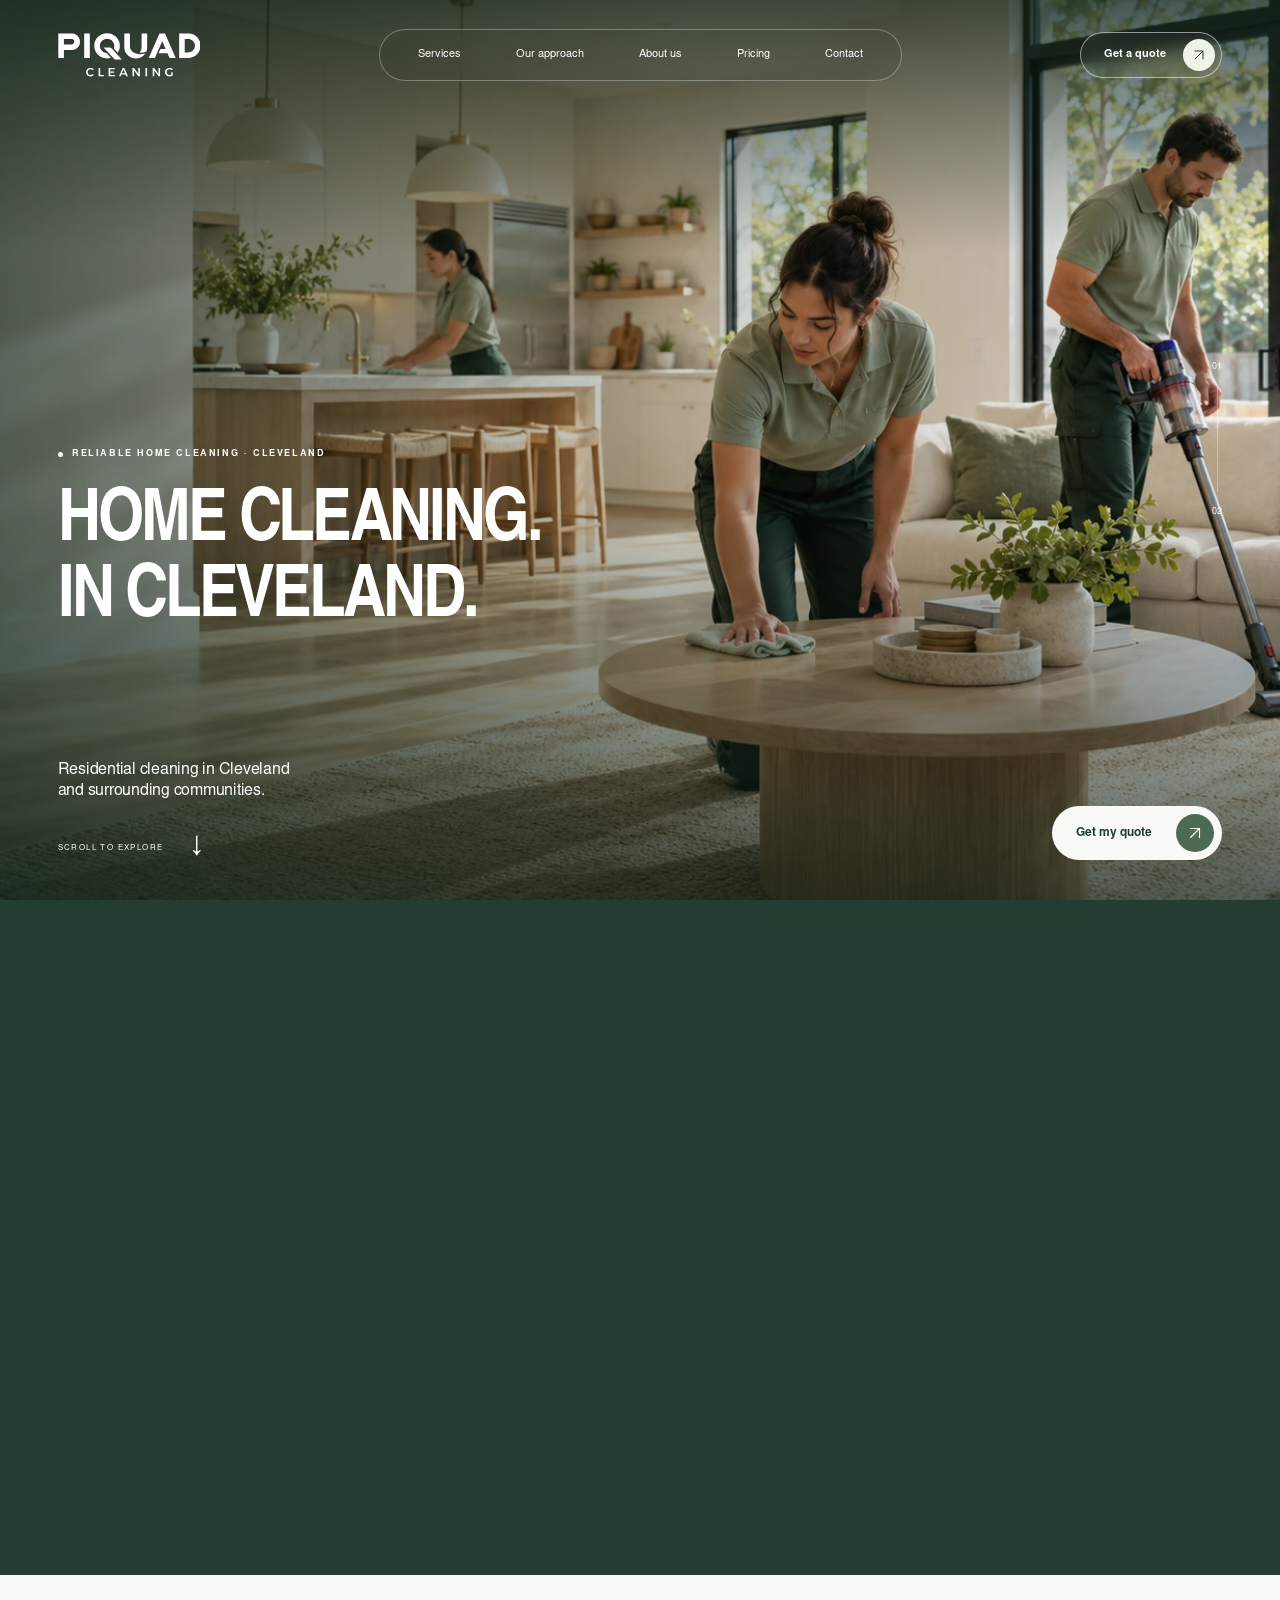
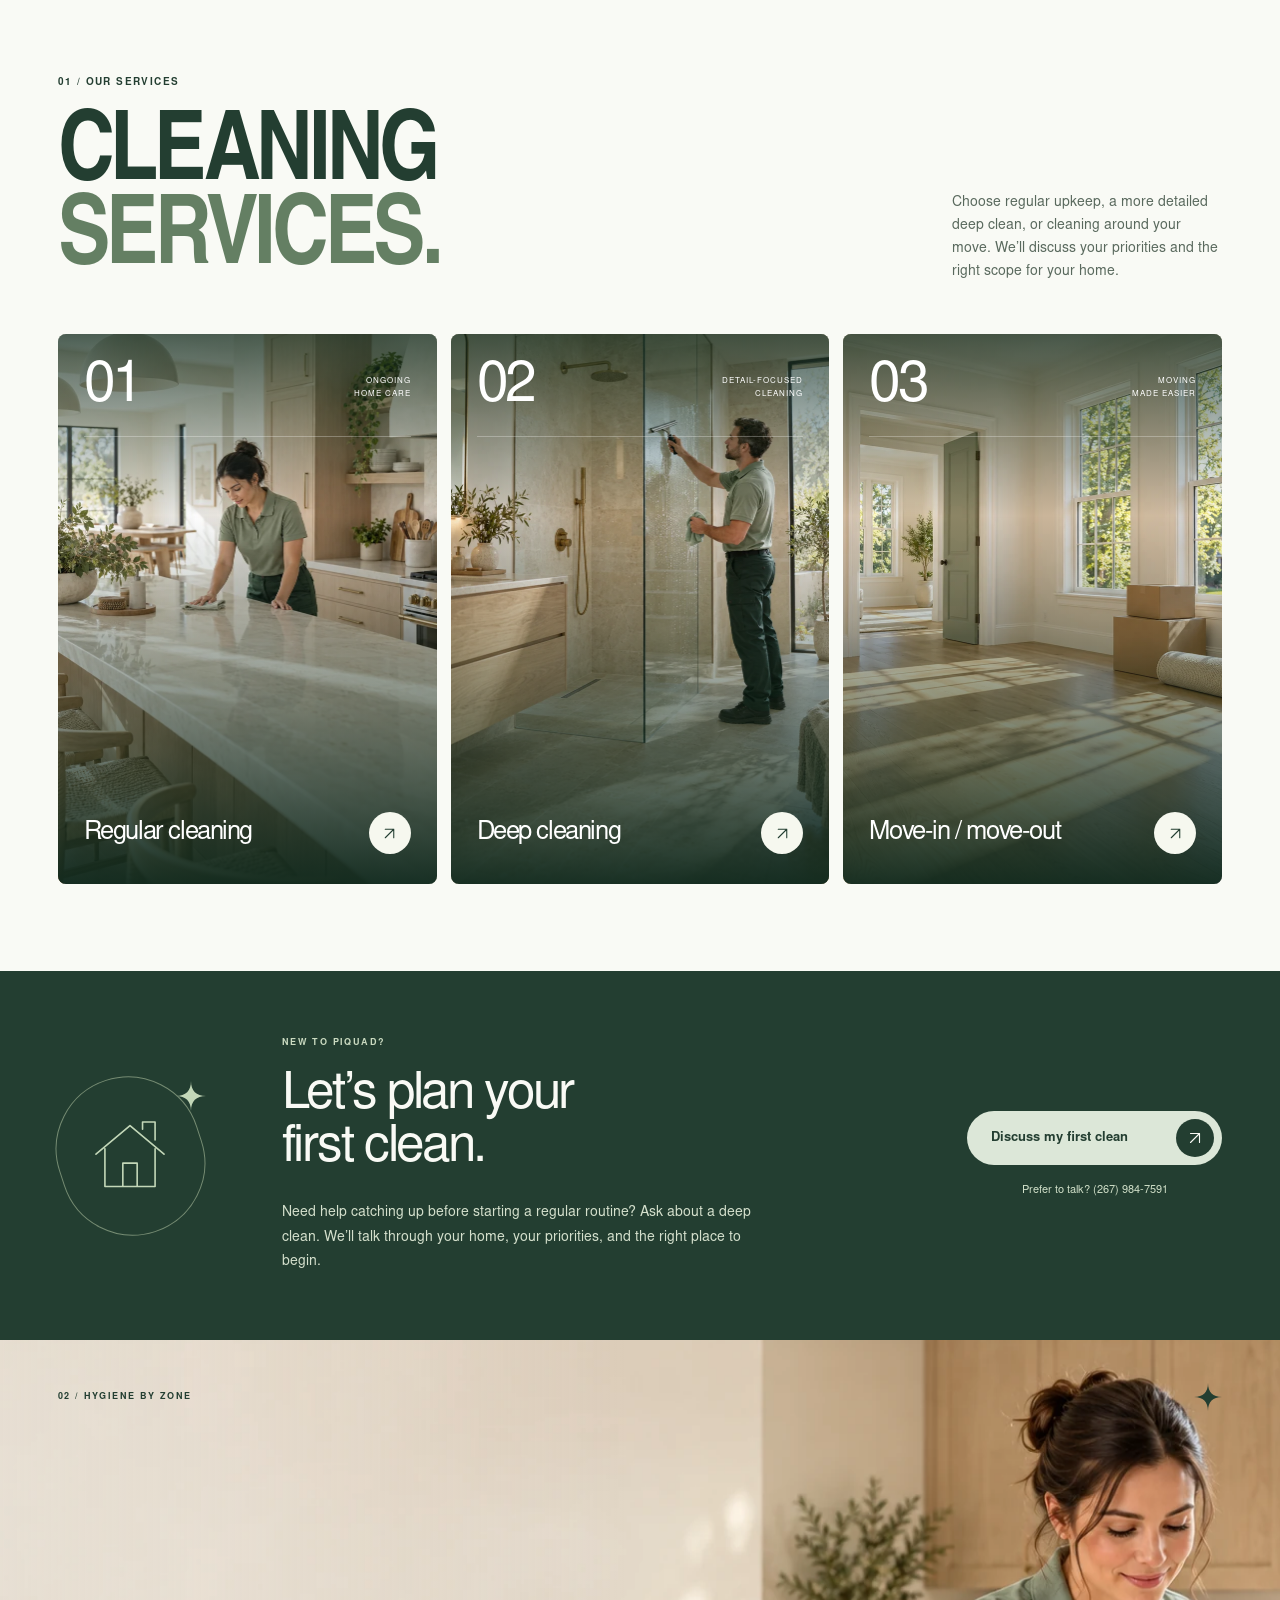
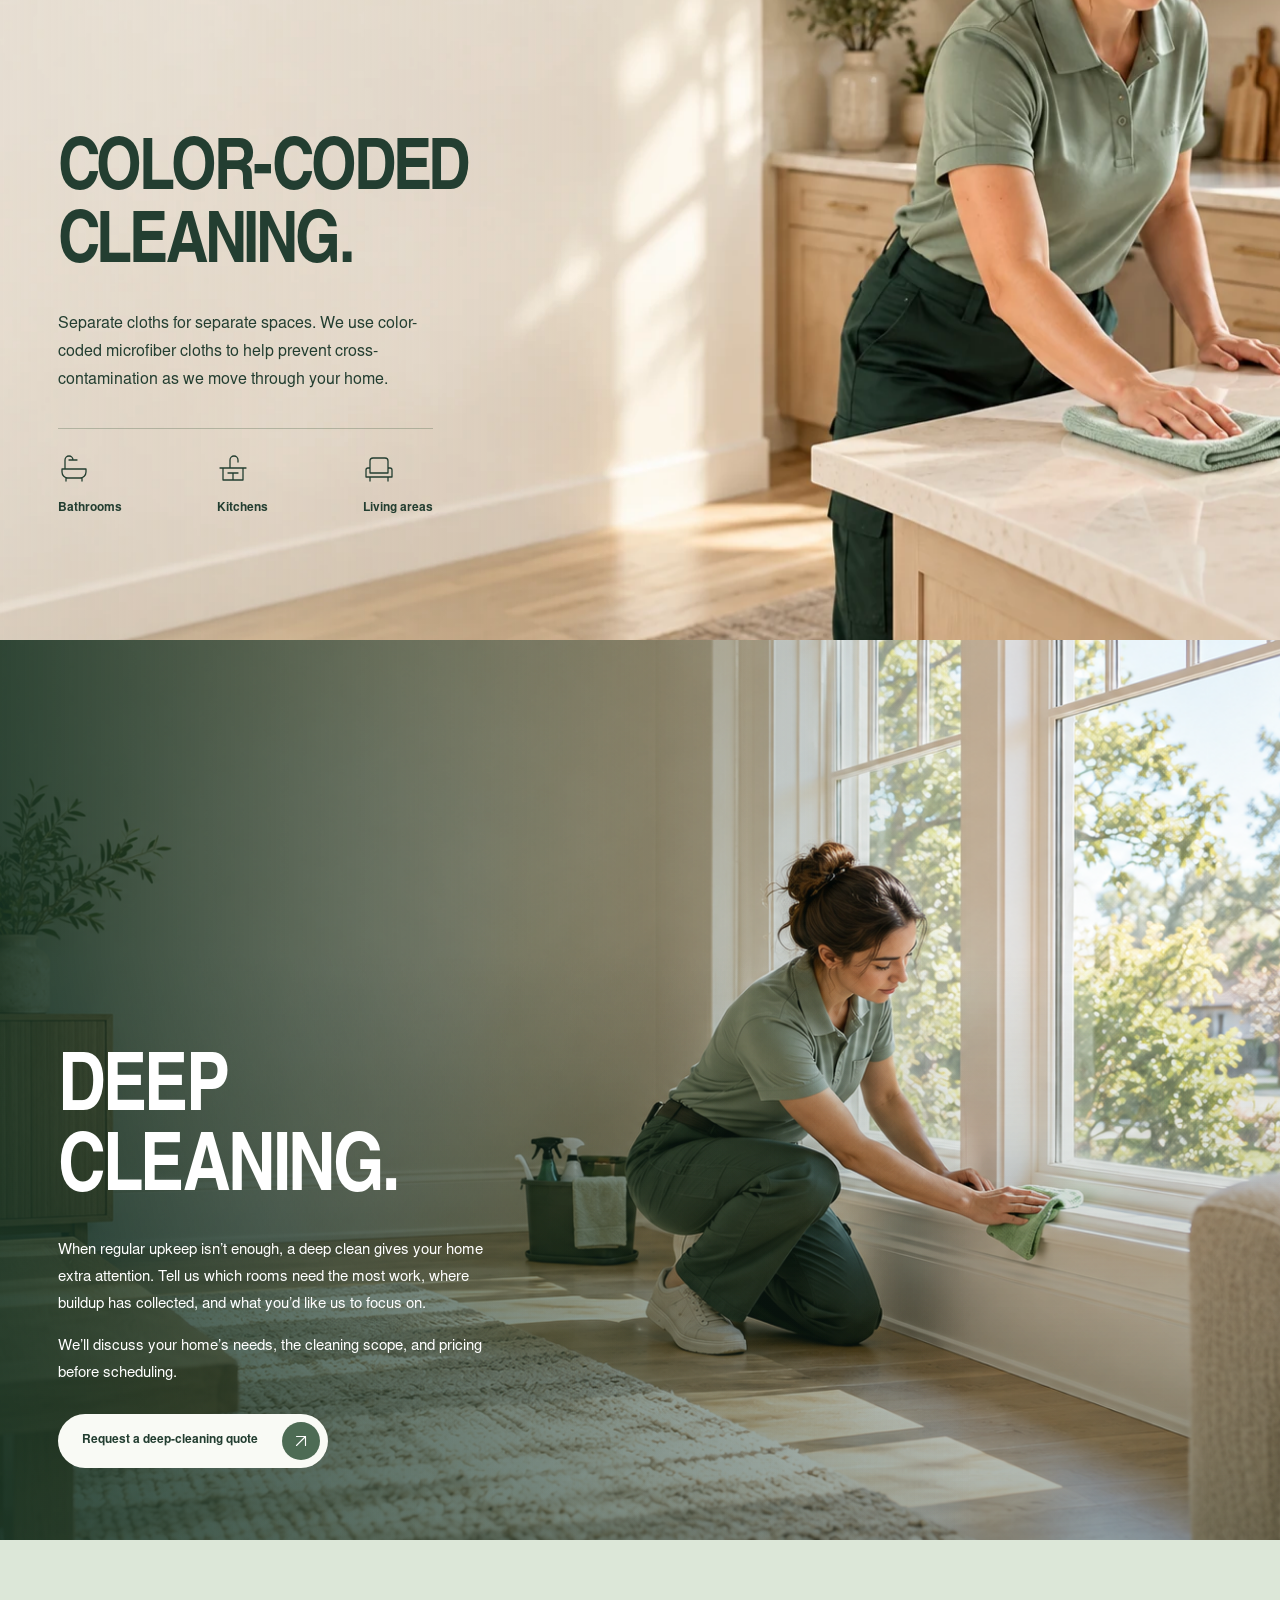
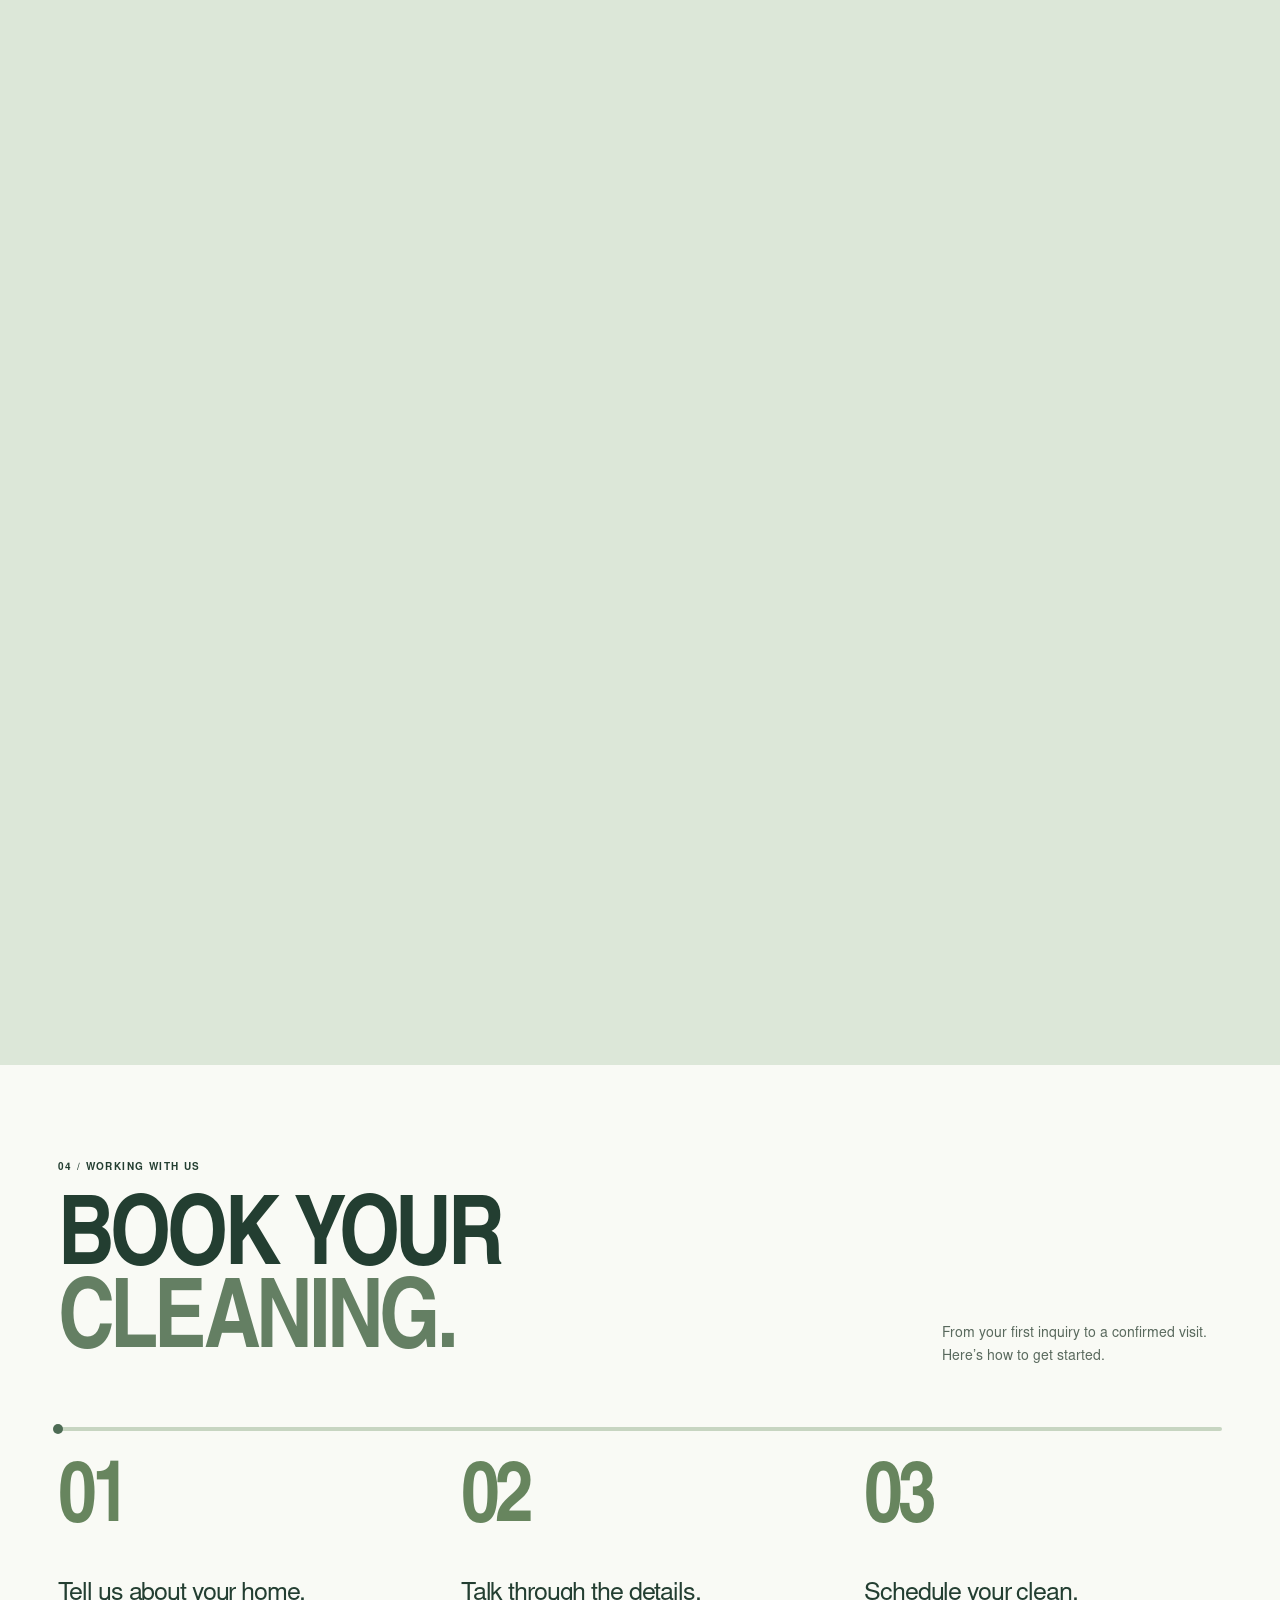
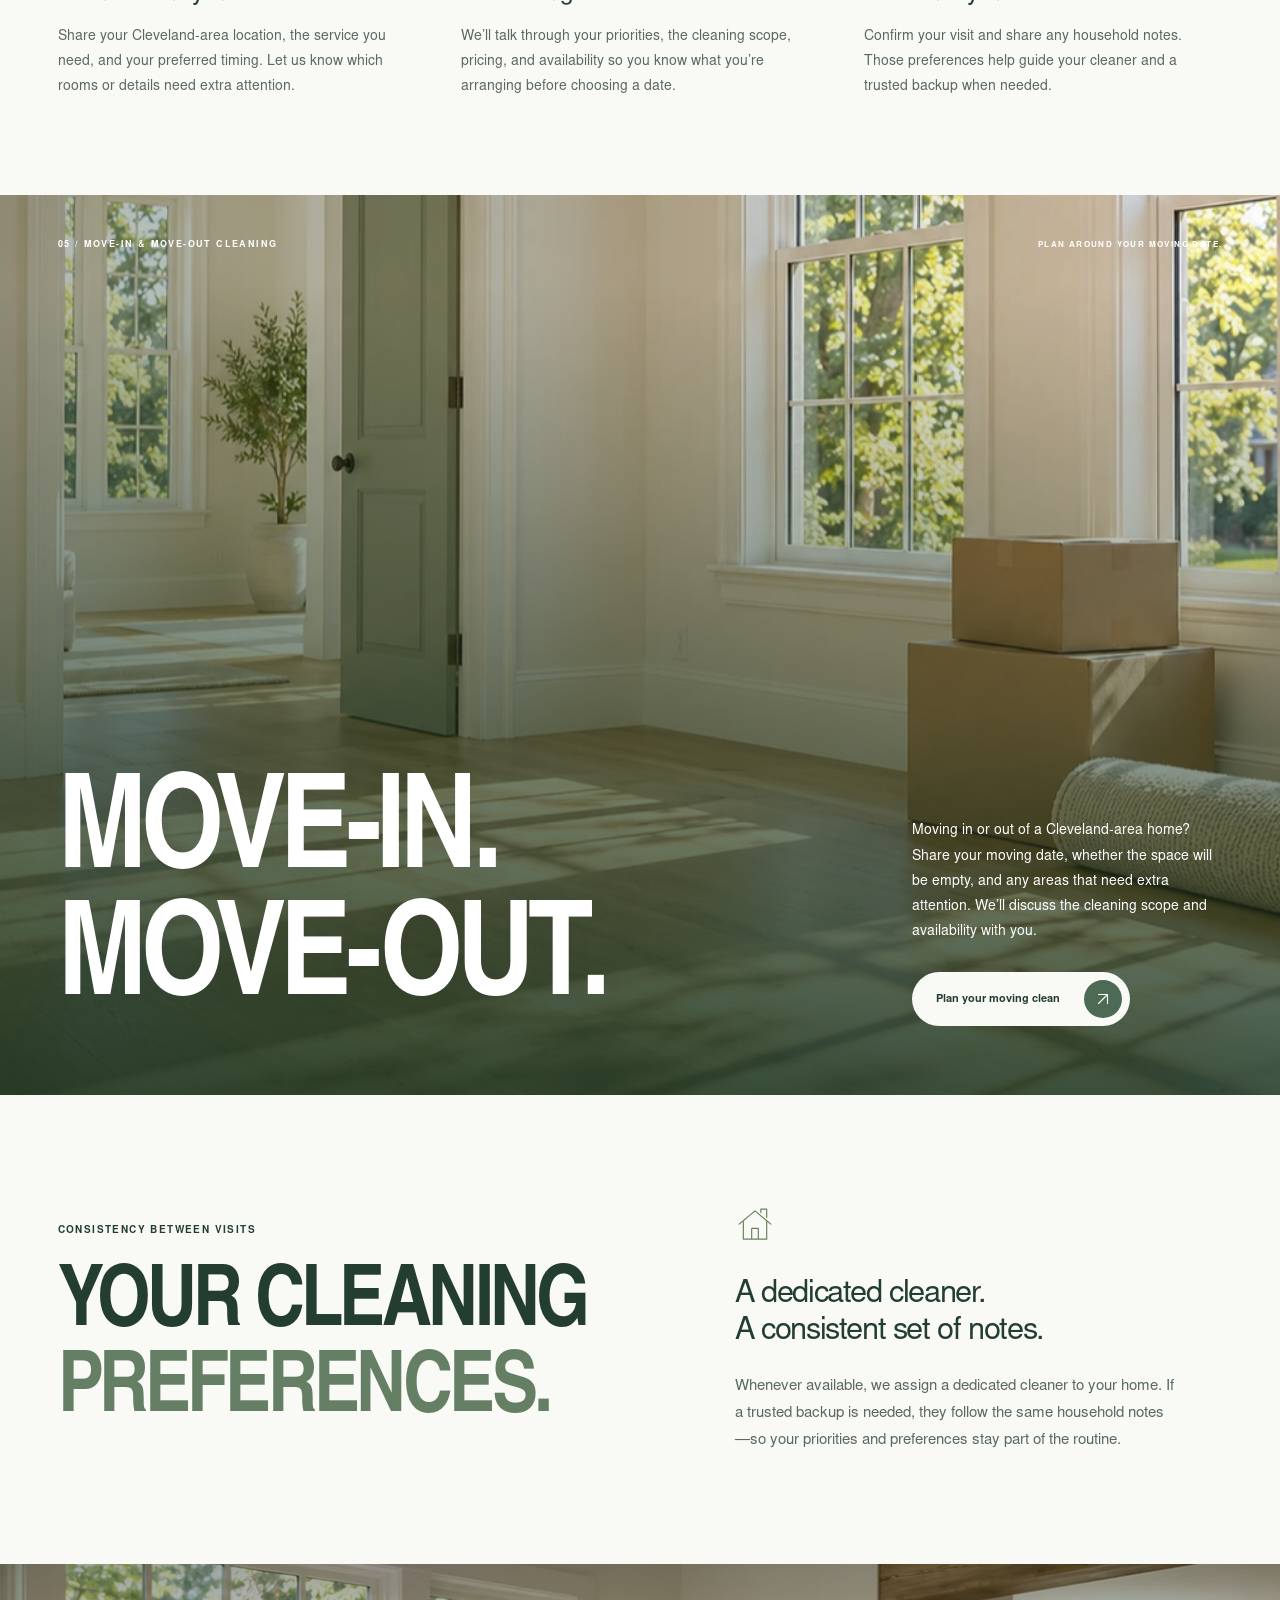
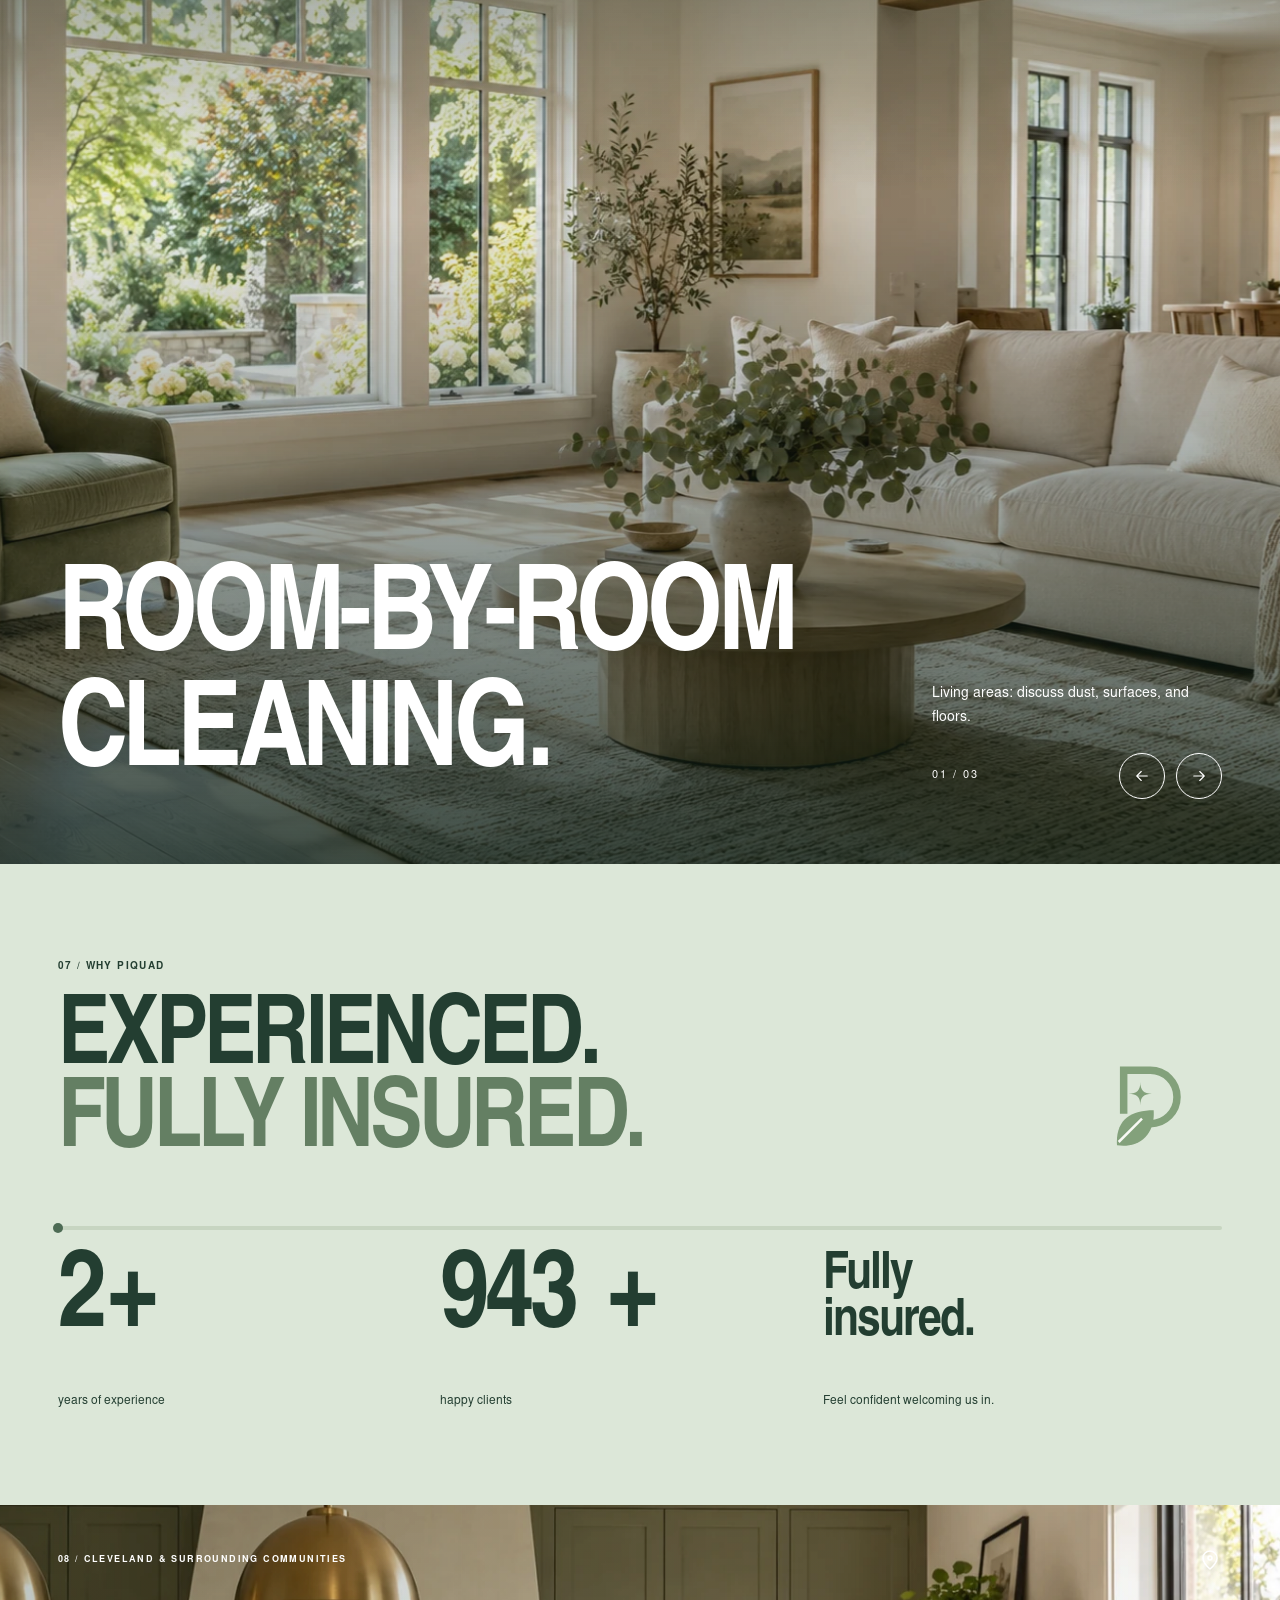
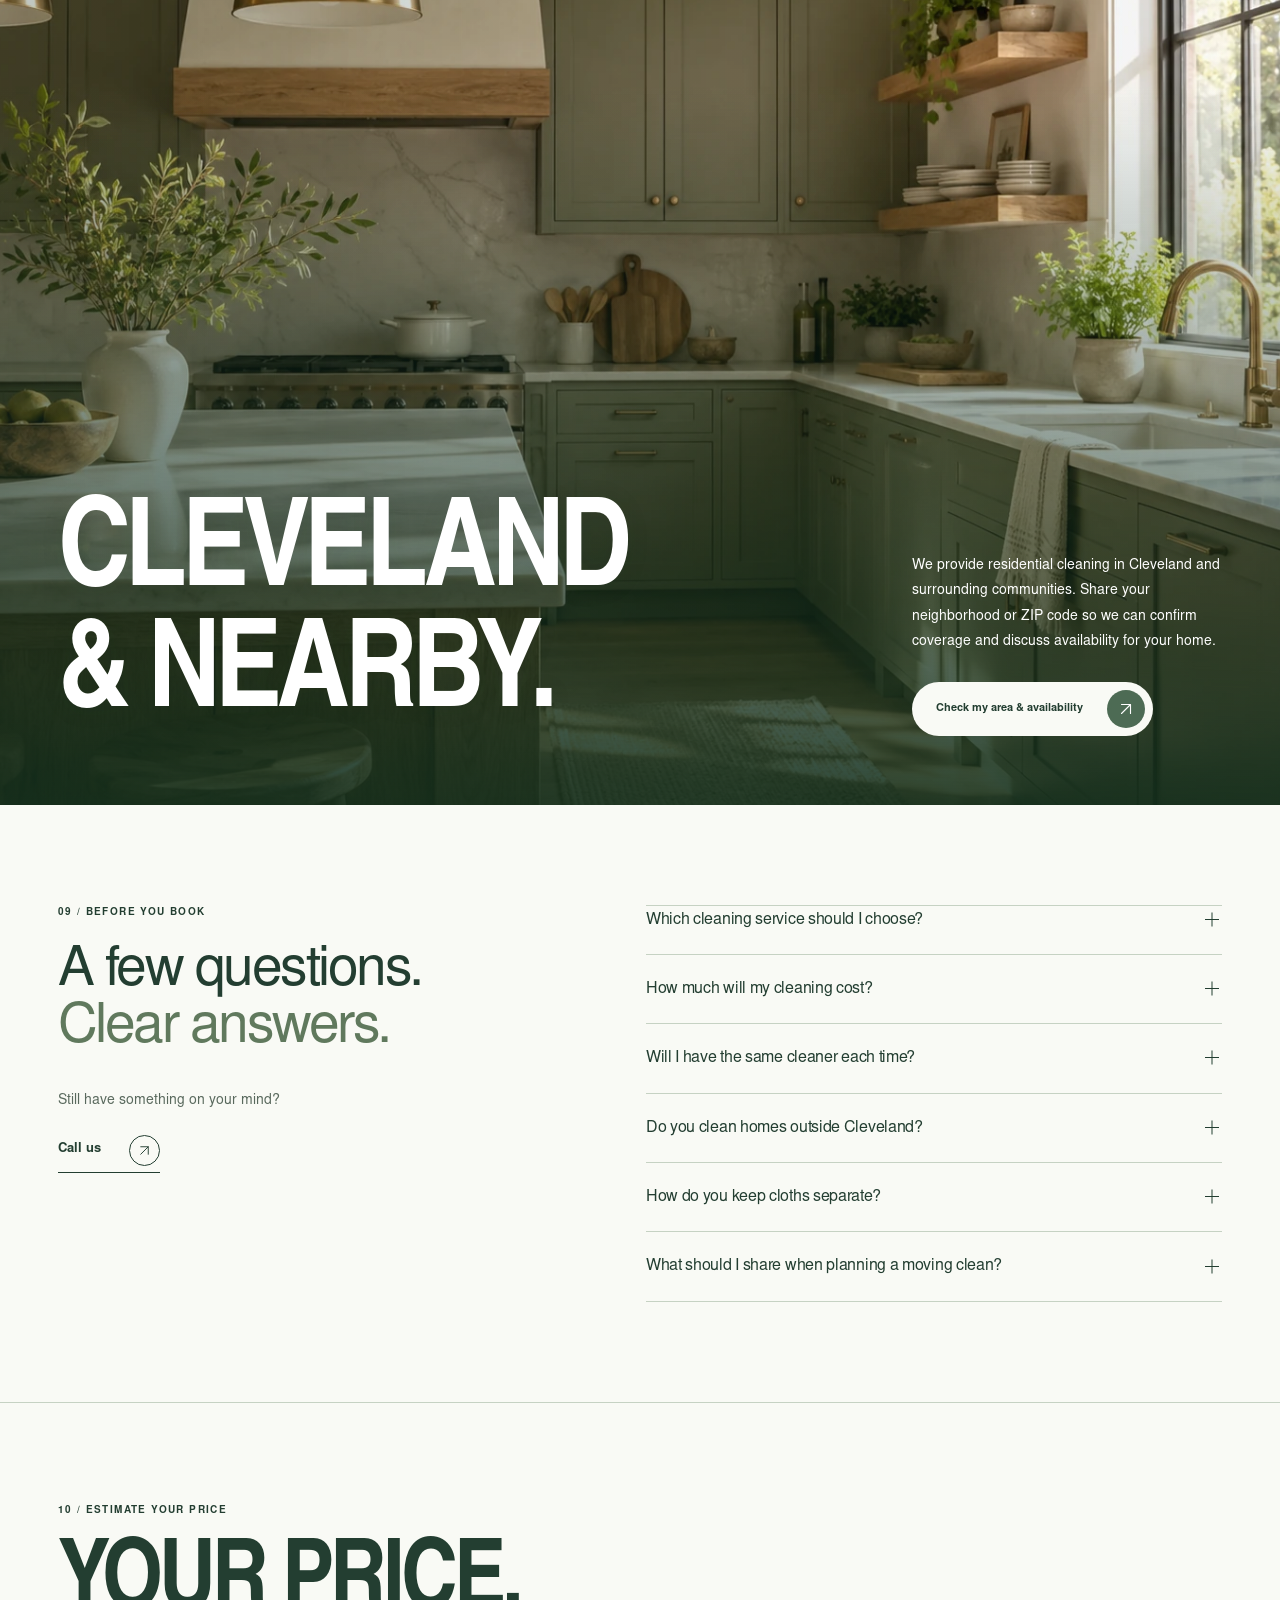
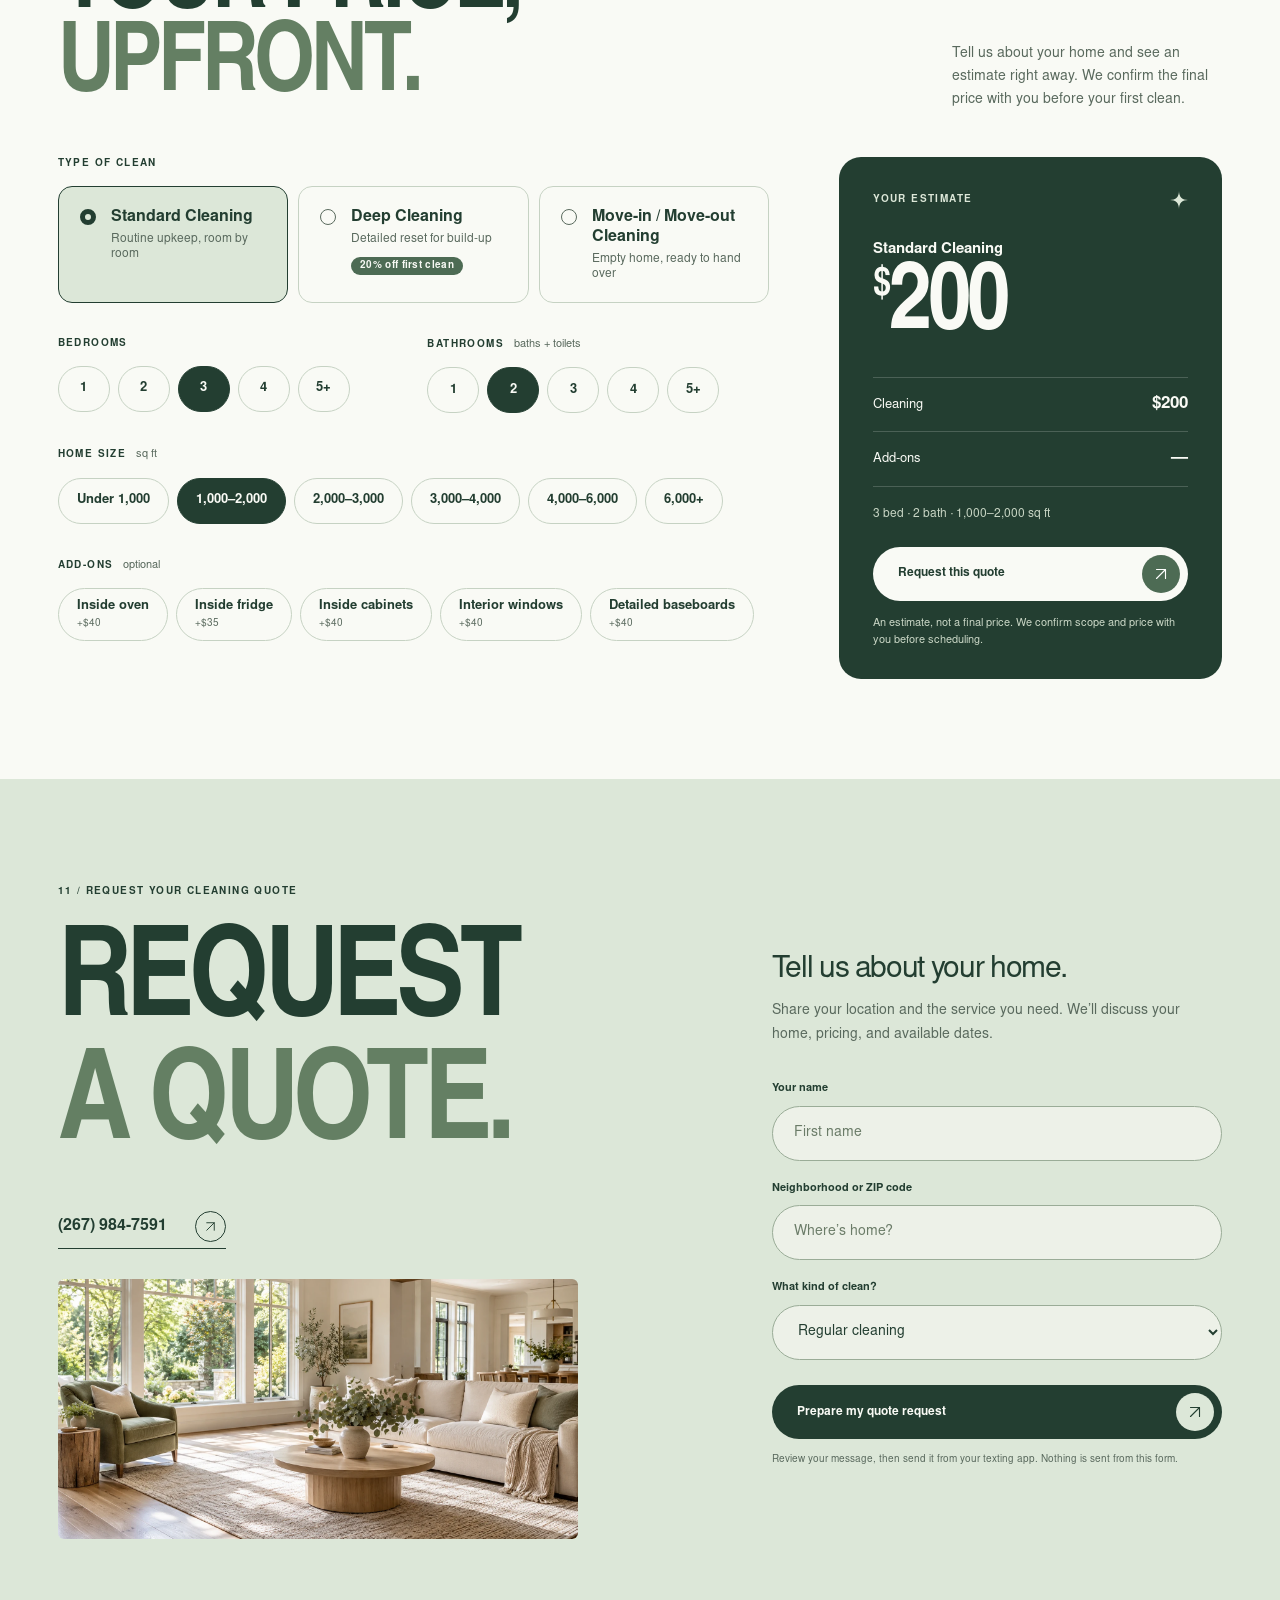
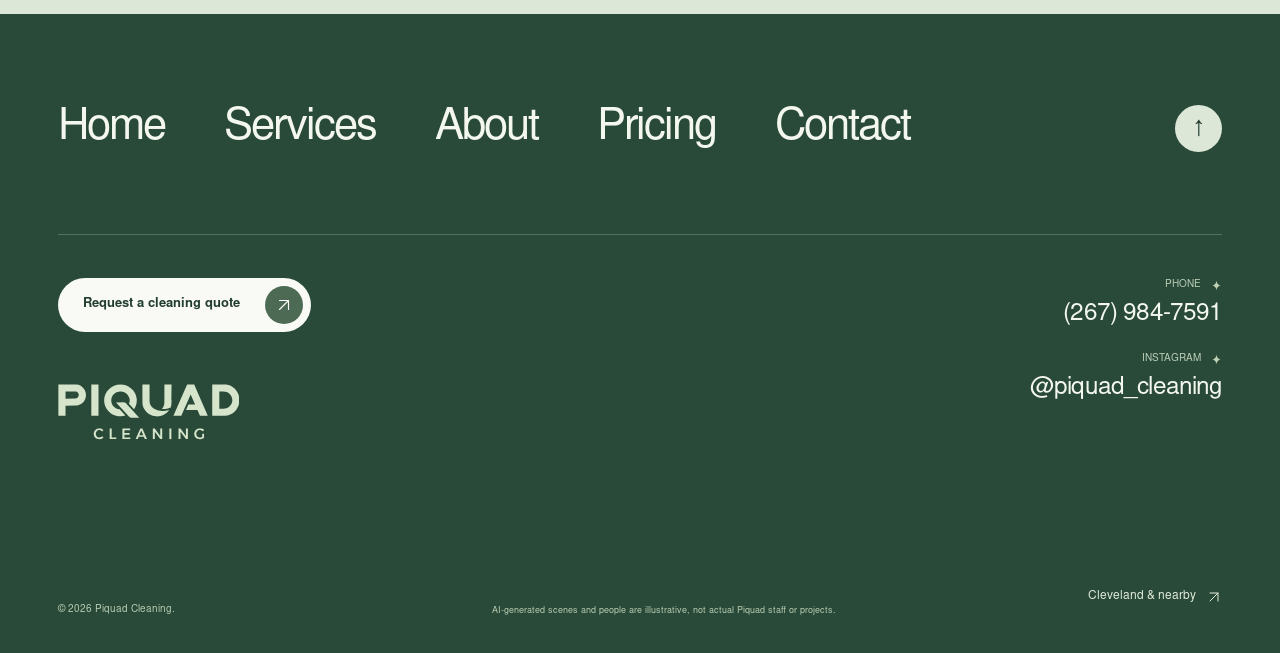
==== index.html @ 9116d239 "first commit" ====
<!doctype html>
<html lang="en">
<head>
<meta charset="utf-8">
<meta name="viewport" content="width=device-width, initial-scale=1">
<meta name="theme-color" content="#dce7d8">
<meta name="description" content="Reliable residential cleaning in Cleveland and surrounding communities. Regular, deep, and move-in/move-out cleaning. Fully insured, with over four years of experience.">
<meta property="og:title" content="Piquad Cleaning — Home Cleaning in Cleveland">
<meta property="og:description" content="Thoughtful home cleaning in Cleveland and surrounding communities.">
<meta property="og:image" content="https://piquad-cleaning.artur-space98.chatgpt.site/assets/team-hero.webp">
<title>Piquad Cleaning — Home Cleaning in Cleveland</title>
<link rel="icon" type="image/svg+xml" href="assets/favicon.svg">
<link rel="preload" href="assets/team-hero.webp" as="image" fetchpriority="high">
<link rel="preload" href="assets/display.woff" as="font" type="font/woff" crossorigin>
<script>
try { if (!matchMedia('(prefers-reduced-motion: reduce)').matches && !location.hash) document.documentElement.classList.add('intro'); } catch (_) {}
window.setTimeout(function(){document.documentElement.classList.remove('intro');document.documentElement.classList.add('page-ready');},4500);
</script>
<link rel="stylesheet" href="vendor/lenis-1.3.26.css">
<link rel="stylesheet" href="design.css">
<link rel="stylesheet" href="refinements.css">
<script type="module" src="app.mjs"></script>
<script type="module" src="motion.mjs"></script>
<script type="module" src="smooth-scroll.mjs"></script>
<script type="module" src="scroll-scenes.mjs"></script>
<script type="module" src="counters.mjs"></script>
<script type="module" src="estimator.mjs"></script>
</head>
<body>
<a class="skip-link" href="#services">Skip to content</a>
  <svg xmlns="http://www.w3.org/2000/svg" class="svg-defs" aria-hidden="true"><defs>
    <symbol id="arrow" viewBox="0 0 24 24"><path d="M5 12h14M13 6l6 6-6 6"/></symbol>
    <symbol id="arrow-up" viewBox="0 0 24 24"><path d="M6 18 18 6M6 6h12v12"/></symbol>
    <symbol id="sparkle" viewBox="0 0 40 40"><path d="M20 0c0 13-7 20-20 20 13 0 20 7 20 20 0-13 7-20 20-20C27 20 20 13 20 0Z" fill="currentColor"/></symbol>
    <symbol id="mark" viewBox="0 0 48 54"><path d="M10 31V5h16a16 16 0 0 1 0 32h-5" fill="none" stroke="currentColor" stroke-width="4.5"/><path d="M6 50C5 35 14 29 28 29c1 14-8 23-22 21Z" fill="currentColor"/><path d="m7 48 14-14" stroke="#f8f9f4" stroke-width="1.5"/><path d="M20 12c0 5-2 7-7 7 5 0 7 2 7 7 0-5 2-7 7-7-5 0-7-2-7-7Z" fill="currentColor"/></symbol>
    <symbol id="logo" viewBox="24 144 1948 600" fill="currentColor"><g><path d="M483.73,713.16c-5.41,2.44-10.88,3.65-16.4,3.65s-10.26-1.03-14.85-3.09c-4.6-2.05-8.66-4.87-12.18-8.44-3.52-3.57-6.25-7.77-8.2-12.58-1.95-4.81-2.92-9.98-2.92-15.5s.97-10.66,2.92-15.42c1.95-4.76,4.68-8.95,8.2-12.58,3.52-3.62,7.57-6.44,12.18-8.44,4.6-2,9.55-3,14.85-3s11.04,1.33,16.56,3.98c5.52,2.65,10.28,6.25,14.29,10.8l12.66-14.93c-3.68-3.79-7.9-7.01-12.66-9.66-4.76-2.65-9.77-4.71-15.02-6.17-5.25-1.46-10.63-2.19-16.15-2.19-8.55,0-16.42,1.46-23.62,4.38-7.2,2.92-13.56,7.04-19.08,12.34-5.52,5.3-9.8,11.44-12.83,18.43-3.03,6.98-4.55,14.59-4.55,22.81s1.51,15.75,4.55,22.89c3.03,7.14,7.22,13.37,12.58,18.67,5.36,5.3,11.63,9.44,18.83,12.42,7.2,2.98,14.96,4.46,23.3,4.46,5.52,0,10.96-.79,16.31-2.35,5.36-1.57,10.5-3.82,15.42-6.74,4.92-2.92,9.28-6.33,13.07-10.23l-12.82-13.47c-4.22,4.22-9.04,7.55-14.45,9.98Z"/><polygon points="599.32 620.87 577.56 620.87 577.56 734.5 648.35 734.5 648.35 716 599.32 716 599.32 620.87"/><polygon points="735.85 686.45 791.04 686.45 791.04 668.43 735.85 668.43 735.85 639.05 797.37 639.05 797.37 620.87 714.09 620.87 714.09 734.5 799.32 734.5 799.32 716.32 735.85 716.32 735.85 686.45"/><path d="M905.98,620.87l-50,113.64h22.73l10.2-24.84h55.05l10.24,24.84h23.22l-49.19-113.64h-22.24ZM896.17,691.97l20.2-49.19,20.29,49.19h-40.48Z"/><polygon points="1119.3 700.48 1060.69 620.87 1040.07 620.87 1040.07 734.5 1061.34 734.5 1061.34 655.07 1119.62 734.5 1140.4 734.5 1140.4 620.87 1119.3 620.87 1119.3 700.48"/><rect x="1217.02" y="620.87" width="21.75" height="113.64"/><polygon points="1394.63 700.49 1336.02 620.87 1315.4 620.87 1315.4 734.5 1336.67 734.5 1336.67 655.07 1394.95 734.5 1415.73 734.5 1415.73 620.87 1394.63 620.87 1394.63 700.49"/><path d="M1569.47,710.37c-2.68,1.57-5.51,2.94-8.52,4.08-5.58,2.11-10.9,3.17-15.99,3.17-5.52,0-10.66-1.03-15.42-3.08-4.76-2.05-8.93-4.92-12.5-8.6-3.57-3.68-6.36-7.93-8.36-12.74-2-4.81-3-10.04-3-15.67s1-10.82,3-15.59c2-4.76,4.79-8.95,8.36-12.58,3.57-3.62,7.71-6.47,12.42-8.52,4.71-2.06,9.82-3.08,15.34-3.08s11.47,1.16,17.21,3.49c5.73,2.33,10.71,5.49,14.93,9.49l12.34-14.93c-3.68-3.35-7.95-6.25-12.82-8.68-4.87-2.44-9.99-4.3-15.34-5.6-5.36-1.3-10.8-1.95-16.32-1.95-8.66,0-16.72,1.46-24.19,4.38-7.47,2.92-13.99,7.04-19.56,12.34-5.57,5.3-9.9,11.44-12.99,18.43-3.08,6.98-4.62,14.59-4.62,22.81s1.51,15.88,4.55,22.97c3.03,7.09,7.31,13.29,12.82,18.59,5.52,5.3,11.88,9.44,19.07,12.42,7.2,2.98,15.07,4.46,23.62,4.46,5.19,0,10.5-.62,15.91-1.87,5.41-1.24,10.63-3,15.67-5.28,5.03-2.27,9.5-4.87,13.39-7.79v-42.7h-18.99v32.04Z"/></g><g><path d="M1920.32,435.01c-30.01,29.9-67.75,48.82-109.87,49.01l-134.11.62.02-334.97,130.55.16c11.08.01,22.16.95,32.99,3.3,79.42,17.21,134.88,94.2,127.74,176.95-2.17,40.01-19.42,75.58-47.32,104.93ZM1891.71,313.54c-2.49-51.88-46.13-88.67-95.9-88.28l-43.33.34-.05,183.44,47.5-.32c4.42-.03,8.85-.24,13.22-.9,45.04-6.88,80.84-46.6,78.55-94.28Z"/><path d="M220.15,375.37l-115.53.71.04,108.46-76.64-.03-.06-334.8,193.71.02c29.94.1,55.92,17.79,74.74,39.25,20.85,24.33,28.69,52.47,26.76,84.85-3.22,53.97-47.32,99.04-103.03,101.55ZM242.26,244.48c-6.63-12.45-19.56-19.9-34.75-19.12l-102.9.05.08,75.4,102.72-.27c28.76-.08,48.34-30.67,34.84-56.05Z"/><polygon points="1396.15 421.72 1421.04 363.67 1492.76 363.2 1445.29 255.23 1345.22 484.52 1260.64 484.57 1334.59 316.54 1407.62 149.69 1483.97 149.78 1497.05 180.71 1628.88 484.28 1545.12 484.55 1517.88 421.82 1396.15 421.72"/><path d="M698.39,223.71c-32.04-1.39-60.55,11.19-79.97,33.51-20.12,23.13-28.29,54.23-21.03,84.53,9.98,41.63,45.56,69.99,87.13,74.1l61.54,66.96c-25.8,8.65-51.29,9.55-77.88,6.39-81.24-10.54-144.79-78.62-149.35-159.96-5.63-100.36,75.17-180.52,174.12-180.69,90.09-.16,167.41,65.76,174.55,157.28,2.99,38.42-6.52,76.23-29.3,108.83l-54.07-57.72c8.6-19.82,10.3-39.79,5.08-60.34-11.05-41.28-46.89-70.98-90.84-72.88Z"/><path d="M1036.03,395.2c44.81,42.52,119.67,44.62,178.95,27.45-31.72,45.93-83.68,70.56-137.68,68.17-52.55-2.33-102.61-31.06-129.24-78.01-12.45-21.96-19.56-44.78-19.58-70.44l-.14-192.59,76.55-.05.25,178.59c.04,26.26,12.35,49.3,30.88,66.88Z"/><polygon points="457.76 484.43 381.11 484.59 381.08 149.71 457.86 149.74 457.76 484.43"/><path d="M1231.09,394.6c-29.24,13.98-61.61,18.43-94.3,16.88,11.65-11.38,18.5-24.42,22.67-39,2.98-10.41,4.23-21.24,4.26-32.07l.54-190.68h76.48s-.06,169.25-.06,169.25c0,14.05-.61,28.1-2.03,42.07-1.34,13.14-3.25,24.53-7.55,33.54Z"/><path d="M894.28,505.88l-21.19.32-58.25-.19c-13.74-.04-24.22-6.97-33.21-16.76l-136.27-148.26,79.84-.23c15.48-.05,26.53,8.81,36.35,19.53l78.88,86.07,53.83,59.52Z"/></g></symbol>
    <symbol id="check" viewBox="0 0 24 24"><path d="m6 12 4 4 8-8"/><circle cx="12" cy="12" r="10"/></symbol>
    <symbol id="pin" viewBox="0 0 24 24"><path d="M19 10c0 5-7 11-7 11S5 15 5 10a7 7 0 1 1 14 0Z"/><circle cx="12" cy="10" r="2"/></symbol>
    <symbol id="phone" viewBox="0 0 24 24"><path d="m7 3 3 5-3 3c2 3 3 4 6 6l3-3 5 3c0 3-2 4-4 4C9 21 3 15 3 7c0-2 1-4 4-4Z"/></symbol>
  <symbol id="bath-zone" viewBox="0 0 32 32"><path d="M4 17h24v3a6 6 0 0 1-6 6H10a6 6 0 0 1-6-6ZM7 17V8a4 4 0 0 1 8 0M11 8h8M8 26v3m16-3v3"/></symbol><symbol id="kitchen-zone" viewBox="0 0 32 32"><path d="M3 16h26M6 16v12h20V16M13 16V8a4 4 0 0 1 8 0v2M11 21h10M16 21v7"/></symbol><symbol id="living-zone" viewBox="0 0 32 32"><path d="M7 16V9a3 3 0 0 1 3-3h12a3 3 0 0 1 3 3v7M7 16H5a2 2 0 0 0-2 2v7h26v-7a2 2 0 0 0-2-2h-2v5H7ZM7 25v4m18-4v4"/></symbol><symbol id="house" viewBox="0 0 48 48"><path d="m5 23 19-16 19 16M10 20v21h28V20M20 41V28h8v13M31 9V5h7v10"/></symbol></defs></svg>
<div class="preloader" id="preloader" role="region" aria-label="Opening Piquad Cleaning">
  <div class="loader-curtain" aria-hidden="true"></div>
  <div class="loader-center" aria-hidden="true"><div class="loader-emblem"><svg class="loader-orbit" viewBox="0 0 160 160"><circle class="loader-orbit-track" cx="80" cy="80" r="73"/><circle class="loader-orbit-arc" cx="80" cy="80" r="73"/></svg><svg class="loader-symbol" viewBox="0 0 48 54"><use href="#mark"/></svg></div></div>
  <button class="skip-intro" id="skip-intro">Skip intro <span aria-hidden="true">↗</span></button>
</div>
<main id="main">
  <section class="hero-scroll" id="home" aria-labelledby="hero-title">
    <div class="hero-stage">
      <div class="hero-image-wrap"><img id="hero-image" src="assets/team-hero.webp" width="1672" height="941" fetchpriority="high" alt="Illustrative cleaning team in soft green uniforms working together in a sunlit home"></div>
      <div class="hero-shade" aria-hidden="true"></div>
      <header class="header">
        <a class="brand" href="#home" aria-label="Piquad Cleaning home"><svg class="brand-logo" viewBox="0 0 1948 600" aria-hidden="true"><use href="#logo"/></svg></a>
        <nav class="desktop-nav" aria-label="Main navigation"><a href="#services">Services</a><a href="#approach">Our approach</a><a href="#about">About us</a><a href="#estimate">Pricing</a><a href="#contact">Contact</a></nav>
        <div class="header-actions"><button class="button button-glass header-cta" data-inquiry>Get a quote <span class="button-arrow" aria-hidden="true"><svg class="icon"><use href="#arrow-up"/></svg></span></button><button class="menu-toggle" aria-expanded="false" aria-controls="mobile-nav" aria-label="Open navigation"><span></span><span></span></button></div>
        <nav id="mobile-nav" class="mobile-nav" aria-label="Mobile navigation" hidden><a href="#services">Services <span>01</span></a><a href="#approach">Our approach <span>02</span></a><a href="#about">About us <span>03</span></a><a href="#estimate">Pricing <span>04</span></a><a href="#contact">Get in touch <span>05</span></a></nav>
      </header>
      <div class="hero-copy"><p class="eyebrow"><span class="dot"></span> RELIABLE HOME CLEANING · CLEVELAND</p><h1 id="hero-title"><span class="hero-line">HOME CLEANING.</span><span class="hero-line">IN CLEVELAND.</span></h1></div>
      <div class="hero-next" aria-hidden="true"><p class="eyebrow">CLEANING THAT FITS YOUR HOME.</p><p class="display">REGULAR.<br>DEEP.<br><span>MOVING DAY.</span></p></div>
      <div class="hero-side" aria-hidden="true"><span>01</span><div><i id="hero-progress"></i></div><span>02</span></div>
      <div class="hero-bottom"><div class="hero-bottom-copy"><p>Residential cleaning in Cleveland<br>and surrounding communities.</p><a class="scroll-cue" href="#services"><span>SCROLL TO EXPLORE</span><span aria-hidden="true">↓</span></a></div><div class="hero-bottom-action"><button class="button button-light" data-inquiry>Get my quote <span class="button-arrow"><svg class="icon"><use href="#arrow-up"/></svg></span></button></div></div>
    </div>
  </section>

  <section class="services content-section" id="services" aria-labelledby="services-title">
    <div class="section-head reveal"><div><p class="eyebrow">01 / OUR SERVICES</p><h2 id="services-title">CLEANING<br><span>SERVICES.</span></h2></div><div class="section-head-side"><p>Choose regular upkeep, a more detailed deep clean, or cleaning around your move. We’ll discuss your priorities and the right scope for your home.</p><div class="carousel-controls" aria-label="Service cards"><button id="services-prev" class="round-button" aria-label="Previous service" disabled><svg class="icon"><use href="#arrow"/></svg></button><button id="services-next" class="round-button" aria-label="Next service"><svg class="icon"><use href="#arrow"/></svg></button></div></div></div>
    <div class="service-track reveal" id="service-track" data-lenis-prevent-horizontal aria-label="Our three cleaning services">
      <article class="service-card"><img src="assets/regular-clean.webp" srcset="assets/regular-clean-small.webp 825w, assets/regular-clean.webp 1086w" sizes="(max-width: 700px) 85vw, (max-width: 1100px) 48vw, 32vw" width="1086" height="1448" alt="Illustrative cleaner wiping a bright kitchen island" loading="lazy"><div class="card-top"><span class="card-number">01</span><span>ONGOING<br>HOME CARE</span></div><div class="card-bottom"><div class="card-title-row"><h3>Regular cleaning</h3><button class="card-link" data-inquiry data-service="Regular cleaning" aria-label="Inquire about regular cleaning"><svg class="icon"><use href="#arrow-up"/></svg></button></div><div class="card-description"><div><p>Keep everyday dust and mess from taking over. Plan ongoing cleaning around your home, routine, and priorities.</p></div></div></div></article>
      <article class="service-card"><img src="assets/deep-clean.webp" srcset="assets/deep-clean-small.webp 825w, assets/deep-clean.webp 1086w" sizes="(max-width: 700px) 85vw, (max-width: 1100px) 48vw, 32vw" width="1086" height="1448" alt="Illustrative cleaner attending to a glass shower" loading="lazy"><div class="card-top"><span class="card-number">02</span><span>DETAIL-FOCUSED<br>CLEANING</span></div><div class="card-bottom"><div class="card-title-row"><h3>Deep cleaning</h3><button class="card-link" data-inquiry data-service="Deep cleaning" aria-label="Inquire about deep cleaning"><svg class="icon"><use href="#arrow-up"/></svg></button></div><div class="card-description"><div><p>For a home that needs extra attention beyond the routine. Tell us about buildup, overlooked areas, and the details that matter most.</p></div></div></div></article>
      <article class="service-card"><img src="assets/move-clean.webp" srcset="assets/move-clean-small.webp 825w, assets/move-clean.webp 1086w" sizes="(max-width: 700px) 85vw, (max-width: 1100px) 48vw, 32vw" width="1086" height="1448" alt="Bright empty room with oak floors and moving boxes" loading="lazy"><div class="card-top"><span class="card-number">03</span><span>MOVING<br>MADE EASIER</span></div><div class="card-bottom"><div class="card-title-row"><h3>Move-in / move-out</h3><button class="card-link" data-inquiry data-service="Move-in / move-out cleaning" aria-label="Inquire about move-in or move-out cleaning"><svg class="icon"><use href="#arrow-up"/></svg></button></div><div class="card-description"><div><p>One less job on your moving checklist. Arrange cleaning for the home you’re leaving or the one you’re settling into.</p></div></div></div></article>
    </div>
  </section>

<section class="first-clean" aria-labelledby="first-clean-title"><div class="first-clean-art reveal" aria-hidden="true"><svg class="line-icon"><use href="#house"/></svg><svg class="first-spark"><use href="#sparkle"/></svg><span class="art-ring"></span></div><div class="first-clean-copy reveal"><p class="eyebrow">NEW TO PIQUAD?</p><h2 id="first-clean-title">Let’s plan your<br>first clean.</h2><p>Need help catching up before starting a regular routine? Ask about a deep clean. We’ll talk through your home, your priorities, and the right place to begin.</p></div><div class="first-clean-action reveal"><button class="button button-sage" data-inquiry data-service="Deep cleaning">Discuss my first clean <span class="button-arrow" aria-hidden="true"><svg class="icon"><use href="#arrow-up"/></svg></span></button><a href="tel:+12679847591">Prefer to talk? (267) 984-7591</a></div></section>

  <section class="full-visual zone-visual" id="approach" aria-labelledby="zones-title">
    <div class="visual-image"><img src="assets/hygiene-cleaner.webp" width="1672" height="941" alt="Illustrative cleaner wiping a kitchen counter, with separate microfiber cloths nearby" loading="lazy"></div><div class="visual-shade" aria-hidden="true"></div>
    <div class="visual-top reveal"><p class="eyebrow">02 / HYGIENE BY ZONE</p><svg class="visual-mark" aria-hidden="true"><use href="#sparkle"/></svg></div>
    <div class="visual-bottom reveal"><h2 id="zones-title">COLOR-CODED<br>CLEANING.</h2><div class="visual-aside"><p>Separate cloths for separate spaces. We use color-coded microfiber cloths to help prevent cross-contamination as we move through your home.</p><div class="zones"><span><svg class="line-icon" aria-hidden="true"><use href="#bath-zone"/></svg>Bathrooms</span><span><svg class="line-icon" aria-hidden="true"><use href="#kitchen-zone"/></svg>Kitchens</span><span><svg class="line-icon" aria-hidden="true"><use href="#living-zone"/></svg>Living areas</span></div></div></div>
  </section>

  <section class="deep-scroll" aria-labelledby="deep-title">
    <div class="deep-stage">
      <div class="deep-intro"><p class="eyebrow">03 / DEEP CLEANING</p><h2 id="deep-title">DEEP<br><span>CLEANING.</span></h2></div>
      <figure class="deep-story-photo"><img src="assets/deep-detail-wide.png" width="1672" height="941" alt="Illustrative cleaner giving a living-room window frame detailed attention" loading="lazy" decoding="async"></figure>
      <div class="deep-story-shade" aria-hidden="true"></div>
      <div class="deep-story-copy"><h3 class="deep-expanded-title" aria-hidden="true">DEEP<br>CLEANING.</h3><p>When regular upkeep isn’t enough, a deep clean gives your home extra attention. Tell us which rooms need the most work, where buildup has collected, and what you’d like us to focus on.</p><p>We’ll discuss your home’s needs, the cleaning scope, and pricing before scheduling.</p><button class="button button-light" data-inquiry data-service="Deep cleaning">Request a deep-cleaning quote <span class="button-arrow" aria-hidden="true"><svg class="icon"><use href="#arrow-up"/></svg></span></button></div>
    </div>
  </section>

  <section class="process content-section" aria-labelledby="process-title"><div class="section-head reveal"><div><p class="eyebrow">04 / WORKING WITH US</p><h2 id="process-title">BOOK YOUR<br><span>CLEANING.</span></h2></div><p class="section-note">From your first inquiry to a confirmed visit. Here’s how to get started.</p></div><div class="process-journey" data-scroll-fill="process"><div class="scroll-meter" aria-hidden="true"><i></i><b></b></div><div class="process-steps" data-process><article class="reveal"><span>01</span><h3>Tell us about your home.</h3><p>Share your Cleveland-area location, the service you need, and your preferred timing. Let us know which rooms or details need extra attention.</p></article><article class="reveal"><span>02</span><h3>Talk through the details.</h3><p>We’ll talk through your priorities, the cleaning scope, pricing, and availability so you know what you’re arranging before choosing a date.</p></article><article class="reveal"><span>03</span><h3>Schedule your clean.</h3><p>Confirm your visit and share any household notes. Those preferences help guide your cleaner and a trusted backup when needed.</p></article></div></div></section>

  <section class="full-visual move-visual" aria-labelledby="move-title"><div class="visual-image"><img src="assets/move-clean.webp" width="1086" height="1448" alt="Sunlit empty living space ready for a new beginning" loading="lazy"></div><div class="visual-shade" aria-hidden="true"></div><div class="visual-top reveal"><p class="eyebrow">05 / MOVE-IN & MOVE-OUT CLEANING</p><span class="tiny-label">PLAN AROUND YOUR MOVING DATE.</span></div><div class="visual-bottom reveal"><h2 id="move-title">MOVE-IN.<br>MOVE-OUT.</h2><div class="visual-aside"><p>Moving in or out of a Cleveland-area home? Share your moving date, whether the space will be empty, and any areas that need extra attention. We’ll discuss the cleaning scope and availability with you.</p><button class="button button-light" data-inquiry data-service="Move-in / move-out cleaning">Plan your moving clean <span class="button-arrow" aria-hidden="true"><svg class="icon"><use href="#arrow-up"/></svg></span></button></div></div></section>

  <section class="care-note content-section" aria-labelledby="care-note-title"><div class="care-note-heading reveal"><p class="eyebrow">CONSISTENCY BETWEEN VISITS</p><h2 id="care-note-title">YOUR CLEANING<br><span>PREFERENCES.</span></h2></div><div class="care-note-copy reveal"><svg class="line-icon" aria-hidden="true"><use href="#house"/></svg><h3>A dedicated cleaner.<br>A consistent set of notes.</h3><p>Whenever available, we assign a dedicated cleaner to your home. If a trusted backup is needed, they follow the same household notes—so your priorities and preferences stay part of the routine.</p></div></section>

  <section class="full-visual gallery" aria-labelledby="gallery-title" aria-roledescription="carousel" aria-label="Home inspiration gallery"><div class="visual-image"><img id="gallery-image" src="assets/living.webp" width="1672" height="941" alt="Sunlit living room with a cream sofa and natural oak furniture" loading="lazy"></div><div class="visual-shade" aria-hidden="true"></div><div class="visual-top reveal"><p class="eyebrow">06 / ROOM-BY-ROOM PRIORITIES</p><span class="tiny-label">ILLUSTRATIVE INTERIORS</span></div><div class="visual-bottom reveal"><h2 id="gallery-title">ROOM-BY-ROOM<br>CLEANING.</h2><div class="gallery-control-group"><p id="gallery-caption" aria-live="polite">Living areas: discuss dust, surfaces, and floors.</p><div class="gallery-controls"><span id="gallery-counter" aria-live="off">01 / 03</span><button class="round-button" id="gallery-prev" aria-label="Previous interior"><svg class="icon"><use href="#arrow"/></svg></button><button class="round-button" id="gallery-next" aria-label="Next interior"><svg class="icon"><use href="#arrow"/></svg></button></div></div></div></section>

  <section class="trust content-section" id="about" aria-labelledby="trust-title"><div class="section-head reveal"><div><p class="eyebrow">07 / WHY PIQUAD</p><h2 id="trust-title">EXPERIENCED.<br><span>FULLY INSURED.</span></h2></div><svg class="trust-mark" aria-hidden="true"><use href="#mark"/></svg></div><div class="trust-progress" data-scroll-fill="trust"><div class="scroll-meter" aria-hidden="true"><i></i><b></b></div></div><div class="trust-facts reveal" data-counter-group><div><strong><span class="sr-only">4+</span><span class="count-number" data-count-to="4" aria-hidden="true">4</span><span class="count-plus" aria-hidden="true">+</span></strong><span>years of experience</span></div><div><strong><span class="sr-only">1000+</span><span class="count-number" data-count-to="1000" aria-hidden="true" style="--digits:3.4">1000</span><span class="count-plus" aria-hidden="true">+</span></strong><span>happy clients</span></div><div class="trust-insured"><strong>Fully<br>insured.</strong><span>Feel confident welcoming us in.</span></div></div></section>

  <section class="full-visual area-visual" id="area" aria-labelledby="area-title"><div class="visual-image"><img src="assets/kitchen.webp" width="1448" height="1086" alt="A welcoming kitchen with natural materials and soft green cabinetry" loading="lazy"></div><div class="visual-shade" aria-hidden="true"></div><div class="visual-top reveal"><p class="eyebrow">08 / CLEVELAND & SURROUNDING COMMUNITIES</p><svg class="icon"><use href="#pin"/></svg></div><div class="visual-bottom reveal"><h2 id="area-title">CLEVELAND<br>& NEARBY.</h2><div class="visual-aside"><p>We provide residential cleaning in Cleveland and surrounding communities. Share your neighborhood or ZIP code so we can confirm coverage and discuss availability for your home.</p><button class="button button-light" data-inquiry>Check my area & availability <span class="button-arrow" aria-hidden="true"><svg class="icon"><use href="#arrow-up"/></svg></span></button></div></div></section>

<section class="faq-section content-section" aria-labelledby="faq-title"><div class="faq-intro reveal"><p class="eyebrow">09 / BEFORE YOU BOOK</p><h2 id="faq-title">A few questions.<br><em>Clear answers.</em></h2><p>Still have something on your mind?<br><a class="text-link" href="tel:+12679847591">Call us <svg class="icon"><use href="#arrow-up"/></svg></a></p></div><div class="faq-list"><details class="reveal"><summary>Which cleaning service should I choose?<span class="plus" aria-hidden="true"></span></summary><p>Regular cleaning helps with ongoing upkeep. A deep clean gives more attention to a home that needs an extra refresh. Move-in / move-out cleaning is designed around a change of home. Tell us about your space and we’ll discuss the best fit.</p></details><details class="reveal"><summary>How much will my cleaning cost?<span class="plus" aria-hidden="true"></span></summary><p>Use the <a href="#estimate">price estimator</a> for an instant estimate based on your home. We’ll confirm the cleaning scope and final price with you before scheduling.</p></details><details class="reveal"><summary>Will I have the same cleaner each time?<span class="plus" aria-hidden="true"></span></summary><p>Whenever available, we assign a dedicated cleaner to your home. If a trusted backup is needed, they follow the same household notes and preferences.</p></details><details class="reveal"><summary>Do you clean homes outside Cleveland?<span class="plus" aria-hidden="true"></span></summary><p>We serve Cleveland and surrounding communities. Share your neighborhood or ZIP code so we can confirm coverage and discuss availability.</p></details><details class="reveal"><summary>How do you keep cloths separate?<span class="plus" aria-hidden="true"></span></summary><p>We use separate, color-coded microfiber cloths for bathrooms, kitchens, and living areas to help prevent cross-contamination between those zones.</p></details><details class="reveal"><summary>What should I share when planning a moving clean?<span class="plus" aria-hidden="true"></span></summary><p>Tell us the address or ZIP code, your moving date, whether the home will be empty, and any areas that need extra attention. We’ll talk through scope and availability with you.</p></details></div></section>

  <section class="estimate content-section" id="estimate" aria-labelledby="estimate-title"><div class="section-head reveal"><div><p class="eyebrow">10 / ESTIMATE YOUR PRICE</p><h2 id="estimate-title">YOUR PRICE,<br><span>UPFRONT.</span></h2></div><div class="section-head-side"><p>Tell us about your home and see an estimate right away. We confirm the final price with you before your first clean.</p></div></div>
    <form class="estimate-shell reveal" id="estimate-form" aria-label="Price estimator"><div class="estimate-inputs">
      <fieldset class="estimate-group"><legend>Type of clean</legend><div class="estimate-mode estimate-services" data-options="service"></div></fieldset>
      <div class="estimate-pair"><fieldset class="estimate-group"><legend>Bedrooms</legend><div class="chip-row chip-row-tight" data-options="bedrooms"></div></fieldset><fieldset class="estimate-group"><legend>Bathrooms <small>baths + toilets</small></legend><div class="chip-row chip-row-tight" data-options="bathrooms"></div></fieldset></div>
      <fieldset class="estimate-group"><legend>Home size <small>sq ft</small></legend><div class="chip-row" data-options="area"></div></fieldset>
      <fieldset class="estimate-group"><legend>Add-ons <small>optional</small></legend><div class="chip-row" data-options="addons"></div></fieldset>
      <fieldset class="estimate-group" id="estimate-offer" hidden><legend>New customer offer</legend><label class="mode-option estimate-offer"><input type="checkbox" name="first-clean"><span><b data-discount-pct>20%</b> off your first <span data-discount-service>Deep Cleaning</span><small>For new Piquad customers only. Applies to the cleaning price, not add-ons.</small></span></label></fieldset>
    </div><aside class="estimate-result" aria-label="Your estimate"><p class="eyebrow">YOUR ESTIMATE <svg class="icon" aria-hidden="true"><use href="#sparkle"/></svg></p><p class="estimate-label" data-out="label"></p><p class="estimate-price" aria-hidden="true"><span class="estimate-currency">$</span><span data-out="amount">0</span><span class="estimate-per" data-out="per"></span></p><p class="estimate-was" data-out="was" hidden></p><dl class="estimate-rows" data-out="rows"></dl><p class="estimate-home" data-out="home"></p><p class="sr-only" role="status" data-out="status"></p><button class="button button-light" type="button" id="estimate-cta" data-inquiry>Request this quote <span class="button-arrow" aria-hidden="true"><svg class="icon"><use href="#arrow-up"/></svg></span></button><p class="estimate-note">An estimate, not a final price. We confirm scope and price with you before scheduling.</p></aside></form>
  </section>
  <section class="contact content-section" id="contact" aria-labelledby="contact-title"><div class="contact-grid"><div class="contact-copy reveal"><p class="eyebrow">11 / REQUEST YOUR CLEANING QUOTE</p><h2 id="contact-title">REQUEST<br><span>A QUOTE.</span></h2><a class="text-link" href="tel:+12679847591">(267) 984-7591 <svg class="icon"><use href="#arrow-up"/></svg></a><figure class="contact-photo"><img src="assets/living.webp" width="1672" height="941" alt="Illustrative sunlit living room with natural materials and a cream sofa" loading="lazy"></figure></div><div class="contact-form-wrap reveal"><h3>Tell us about your home.</h3><p>Share your location and the service you need. We’ll discuss your home, pricing, and available dates.</p><form id="contact-form"><label>Your name<input name="name" autocomplete="given-name" placeholder="First name" maxlength="80" required></label><label>Neighborhood or ZIP code<input name="location" autocomplete="address-level2" placeholder="Where’s home?" maxlength="120" required></label><label>What kind of clean?<select name="service"><option>Regular cleaning</option><option>Deep cleaning</option><option>Move-in / move-out cleaning</option><option>I’d like some guidance</option></select></label><button class="button button-dark form-submit" type="submit">Prepare my quote request <span class="button-arrow" aria-hidden="true"><svg class="icon"><use href="#arrow-up"/></svg></span></button><p class="form-note">Review your message, then send it from your texting app. Nothing is sent from this form.</p></form></div></div>
  </section>
</main>
<footer class="footer footer-airy"><div class="footer-shell"><div class="footer-nav-row reveal"><nav class="footer-nav" aria-label="Footer navigation"><a href="#home">Home</a><a href="#services">Services</a><a href="#about">About</a><a href="#estimate">Pricing</a><a href="#contact">Contact</a></nav><a class="footer-top-link" href="#home" aria-label="Back to top">↑</a></div><div class="footer-middle"><div class="footer-inquiry reveal"><button class="button button-light" data-inquiry>Request a cleaning quote <span class="button-arrow" aria-hidden="true"><svg class="icon"><use href="#arrow-up"/></svg></span></button><a class="brand" href="#home" aria-label="Piquad Cleaning home"><svg class="brand-logo" viewBox="0 0 1948 600" aria-hidden="true"><use href="#logo"/></svg></a></div><div class="footer-contacts reveal"><div class="footer-contact-item"><span>PHONE <svg aria-hidden="true"><use href="#sparkle"/></svg></span><a href="tel:+12679847591">(267) 984-7591</a></div><div class="footer-contact-item"><span>INSTAGRAM <svg aria-hidden="true"><use href="#sparkle"/></svg></span><a href="https://www.instagram.com/piquad_cleaning/" target="_blank" rel="noopener noreferrer">@piquad_cleaning<span class="sr-only"> (opens in a new tab)</span></a></div></div></div><div class="footer-end reveal"><span>© <span id="year">2026</span> Piquad Cleaning.</span><p>AI-generated scenes and people are illustrative, not actual Piquad staff or projects.</p><a href="#area">Cleveland & nearby <svg class="icon"><use href="#arrow-up"/></svg></a></div></div></footer>

  <dialog data-lenis-prevent id="inquiry-dialog" aria-labelledby="inquiry-title"><div class="dialog-inner"><button class="dialog-close" aria-label="Close inquiry">×</button><p class="eyebrow">A LITTLE ABOUT YOUR HOME</p><h2 id="inquiry-title">Let’s plan your<br>cleaning quote.</h2><p class="dialog-intro">Tell us what you have in mind. Share your location and the service you need. We’ll discuss your home, pricing, and available dates.</p><form id="inquiry-form"><div class="form-grid"><label>Your name<input name="name" autocomplete="given-name" placeholder="First name" maxlength="80" required></label><label>Neighborhood or ZIP<input name="location" autocomplete="address-level2" placeholder="Where’s home?" maxlength="120" required></label></div><label>What kind of clean?<select name="service" id="inquiry-service"><option>Regular cleaning</option><option>Deep cleaning</option><option>Move-in / move-out cleaning</option><option>I’d like some guidance</option></select></label><label>Anything you’d like us to know? <span class="optional">(optional)</span><textarea name="notes" rows="3" placeholder="Your space, preferred timing, or the details that matter to you…" maxlength="1500"></textarea></label><button class="button button-dark form-submit" type="submit">Prepare my quote request <span class="button-arrow" aria-hidden="true"><svg class="icon"><use href="#arrow"/></svg></span></button><p class="form-note">You’ll review your message before sending it by text. Nothing is sent from this form.</p></form><div id="inquiry-ready" hidden><p class="ready-label">Your message is ready.</p><textarea id="message-preview" aria-label="Your inquiry message" rows="6" readonly></textarea><a id="sms-link" class="button button-dark" href="sms:+12679847591">Open text message <span class="button-arrow" aria-hidden="true"><svg class="icon"><use href="#arrow-up"/></svg></span></a><div class="ready-actions"><button id="copy-inquiry" class="text-link">Copy message</button><button id="edit-inquiry" class="text-link">Edit details</button></div><p class="form-note">Send from your texting app to (267) 984-7591. On a computer? Copy your message and <a href="https://www.instagram.com/piquad_cleaning/" target="_blank" rel="noopener noreferrer">send it on Instagram<span class="sr-only"> (opens in a new tab)</span></a>.</p><p id="copy-status" class="status" role="status" aria-live="polite"></p></div><div class="dialog-phone">Prefer a conversation? <a href="tel:+12679847591">Call (267) 984-7591</a></div></div></dialog>

</body>
</html>
---- vendor/lenis-1.3.26.css ----
html.lenis,
html.lenis body {
  height: auto;
}

.lenis:not(.lenis-autoToggle).lenis-stopped {
  overflow: clip;
}

.lenis [data-lenis-prevent],
.lenis [data-lenis-prevent-wheel],
.lenis [data-lenis-prevent-touch],
.lenis [data-lenis-prevent-vertical],
.lenis [data-lenis-prevent-horizontal] {
  overscroll-behavior: contain;
}

.lenis.lenis-smooth iframe {
  pointer-events: none;
}

.lenis.lenis-autoToggle {
  transition-property: overflow;
  transition-duration: 1ms;
  transition-behavior: allow-discrete;
}
---- design.css ----
@font-face{font-family:Piquad Sans;src:url('assets/sans.woff') format('woff');font-style:normal;font-weight:400;font-display:swap}
@font-face{font-family:Piquad Display;src:url('assets/display.woff') format('woff');font-style:normal;font-weight:700;font-display:swap}
:root{--ink:#233e31;--green:#4d6b54;--muted:#59695d;--sage:#dce7d8;--paper:#f9faf5;--line:#c6d2c3;--pad:clamp(24px,4.5vw,80px);--ease:cubic-bezier(.22,.75,.2,1)}
*{box-sizing:border-box}html{scroll-behavior:smooth;scroll-padding-top:20px}body{margin:0;background:var(--paper);color:var(--ink);font-family:'Piquad Sans',Arial,sans-serif;font-size:16px;line-height:1.5;-webkit-font-smoothing:antialiased}body.dialog-open{overflow:hidden}button,input,select,textarea{font:inherit;color:inherit}button,a{-webkit-tap-highlight-color:transparent}button{border:0;cursor:pointer}button:disabled{cursor:default}a{color:inherit;text-decoration:none}img{display:block;width:100%;height:100%;object-fit:cover}p,h1,h2,h3,figure{margin:0}svg{display:inline-block;flex-shrink:0}button{background:none}button:focus-visible,a:focus-visible,input:focus-visible,textarea:focus-visible,select:focus-visible,summary:focus-visible{outline:3px solid #638658;outline-offset:5px}.full-visual :focus-visible,.hero-stage :focus-visible{outline-color:white}.svg-defs{position:absolute;width:0;height:0;overflow:hidden}.icon{width:24px;height:24px;fill:none;stroke:currentColor;stroke-width:1.5;stroke-linecap:round;stroke-linejoin:round}.sr-only{position:absolute;width:1px;height:1px;padding:0;overflow:hidden;clip:rect(0,0,0,0);white-space:nowrap;border:0}.skip-link{position:fixed;top:-100px;left:20px;z-index:110;background:var(--ink);color:white;padding:15px 22px}.skip-link:focus{top:12px}.eyebrow,.tiny-label{font-size:10px;letter-spacing:1.4px;font-weight:600;line-height:1.6}.eyebrow{display:flex;align-items:center;gap:9px}.dot{display:inline-block;width:5px;height:5px;background:currentColor;border-radius:50%}.display,h1,h2{font-family:'Piquad Display','Arial Narrow',Arial,sans-serif;font-weight:700;letter-spacing:-.045em;line-height:.87}h2{font-size:clamp(66px,7.5vw,128px)}h2>span{color:#647f63}h3{font-weight:400;letter-spacing:-.045em;line-height:1.1}.button{display:inline-flex;align-items:center;justify-content:space-between;gap:28px;min-height:54px;border-radius:100px;padding:16px 25px;font-size:12px;font-weight:600;line-height:1.2;transition:background .25s,transform .25s;white-space:nowrap}.button>.icon{width:19px;height:19px}.button:hover{transform:translateY(-2px)}.button-dark{background:var(--ink);color:var(--paper)}.button-dark:hover{background:#385640}.button-light{background:var(--paper);color:var(--ink)}.button-light:hover{background:var(--sage)}.button-glass{background:#ffffff09;border:1px solid #ffffff85;color:#fff;backdrop-filter:blur(10px)}.button-glass:hover{background:#ffffff22}.button-arrow{width:34px;height:34px;border-radius:50%;display:grid;place-items:center;background:var(--green);color:#fff}.button-arrow>.icon{width:19px;height:19px}.text-link{display:inline-flex;align-items:center;gap:28px;width:fit-content;min-height:44px;padding:6px 0;border-bottom:1px solid currentColor;font-size:13px;font-weight:600;line-height:1.3}.text-link>.icon{width:18px;height:18px}.round-button{height:46px;width:46px;border-radius:50%;border:1px solid currentColor;display:inline-grid;place-items:center;color:inherit;transition:background .2s,color .2s,opacity .2s}.round-button>.icon{width:18px;height:18px}.round-button:hover{background:var(--ink);color:var(--paper)}.round-button:disabled{opacity:.3}.round-button:disabled:hover{background:transparent;color:inherit}
/* The opening is a brief reveal, with a CSS failsafe. */
/* Green opening curtain, logo symbol, and a restrained loading orbit. */
.preloader{display:none;position:fixed;inset:0;z-index:100;overflow:hidden;color:#f6faef;animation:loader-failsafe .01s 4.5s forwards}
.intro .preloader{display:block}
.loader-curtain{position:absolute;inset:0;background:#54775f;clip-path:inset(0);transition:clip-path 1.2s cubic-bezier(.76,0,.24,1)}
.loader-center{position:absolute;inset:0;display:grid;place-items:center;transition:opacity .35s,transform .7s var(--ease)}
.loader-emblem{position:relative;width:156px;height:156px;display:grid;place-items:center}
.loader-symbol{width:53px;height:62px;transform:translateX(3px)}
.loader-orbit{position:absolute;inset:0;width:100%;height:100%;fill:none;transform-origin:center;animation:loader-orbit 2.1s linear infinite}
.loader-orbit-track{stroke:currentColor;stroke-width:1;opacity:.22}
.loader-orbit-arc{stroke:currentColor;stroke-width:1.8;stroke-linecap:round;stroke-dasharray:105 459;animation:loader-breathe 2.8s ease-in-out infinite alternate}
.skip-intro{position:absolute;bottom:30px;right:var(--pad);font-size:11px;padding:10px;opacity:0;pointer-events:none}
.skip-intro:focus-visible{opacity:1;pointer-events:auto;outline-color:#f6faef}
.skip-intro span{margin-left:20px}
.intro-ending .loader-curtain{clip-path:inset(0 0 100% 0)}
.intro-ending .loader-center{opacity:0;transform:translateY(-18px) scale(.94)}
.intro-ending .skip-intro{opacity:0;pointer-events:none}
.intro-ending .preloader{pointer-events:none}
@keyframes loader-orbit{to{transform:rotate(360deg)}}
@keyframes loader-breathe{from{stroke-dasharray:75 459}to{stroke-dasharray:170 459}}
@keyframes loader-failsafe{to{visibility:hidden;pointer-events:none}}
/* Full-viewport opening. Scrolling controls the image and the two title states. */
.hero-scroll{height:100svh;min-height:620px;background:var(--ink);position:relative}.scroll-motion .hero-scroll{height:175svh}.hero-stage{height:100svh;min-height:620px;position:sticky;top:0;color:#fff;overflow:hidden;isolation:isolate}.hero-image-wrap{position:absolute;inset:0;z-index:-3;background:#77816d}.hero-image-wrap>img{object-position:62% center;transform:scale(1.08);will-change:transform}.hero-shade{position:absolute;inset:0;z-index:-2;background:linear-gradient(90deg,rgba(15,35,25,.65) 0%,rgba(20,36,25,.21) 52%,rgba(18,35,26,.04)),linear-gradient(180deg,rgba(10,28,18,.72),transparent 28%,transparent 55%,rgba(12,30,22,.68))}.header{position:absolute;top:0;left:0;right:0;height:110px;padding-inline:var(--pad);display:flex;align-items:center;justify-content:space-between;z-index:10;gap:24px;transition:opacity .8s var(--ease),transform .8s var(--ease)}.brand{display:inline-flex;align-items:center;gap:9px;width:fit-content}.brand-mark{width:31px;height:38px}.brand-type{font-family:Arial,sans-serif;font-size:32px;font-weight:700;letter-spacing:-1.9px;line-height:1}.brand-type>span{display:block;font-size:8px;letter-spacing:4.9px;font-weight:400;margin-top:7px;margin-left:5px}.desktop-nav{display:flex;align-items:center;gap:3px;padding:6px;border:1px solid #ffffff50;border-radius:100px;background:#283c2821;backdrop-filter:blur(12px)}.desktop-nav a{font-size:11px;padding:10px 23px;border-radius:50px;transition:background .2s}.desktop-nav a:hover{background:#ffffff24}.header-actions{display:flex;align-items:center;gap:10px}.header-cta{min-height:44px;padding:13px 19px;font-size:11px;gap:25px}.header-cta>.icon{width:17px;height:17px}.menu-toggle,.mobile-nav{display:none}.hero-copy{position:absolute;top:24%;left:var(--pad);will-change:transform,opacity}.hero-copy>.eyebrow{margin-bottom:26px;font-size:9px;letter-spacing:1.6px}.hero-copy h1{font-size:clamp(100px,13.25vw,225px);line-height:.84;letter-spacing:-.045em}.line-mask{display:block;overflow:hidden;padding-bottom:.06em;margin-bottom:-.06em}.line-mask>span{display:block;transition:transform 1.05s var(--ease)}.line-mask:nth-child(2)>span{transition-delay:.1s}.intro:not(.page-ready) .hero-copy .line-mask>span{transform:translateY(115%)}.intro:not(.page-ready) .header{opacity:0;transform:translateY(-20px)}.hero-next{position:absolute;left:var(--pad);top:25%;opacity:0;pointer-events:none;will-change:transform,opacity}.hero-next>.eyebrow{margin-bottom:25px;font-size:9px}.hero-next>.display{font-size:clamp(80px,9.5vw,166px);line-height:.86}.hero-next>.display>span{color:#d3e7cc}.hero-side{position:absolute;right:var(--pad);top:40%;display:flex;flex-direction:column;align-items:center;gap:13px;font-size:9px}.hero-side>div{height:105px;width:1px;background:#ffffff55;position:relative}.hero-side i{position:absolute;inset:0;background:white;transform:scaleY(0);transform-origin:top}.hero-bottom{position:absolute;bottom:40px;left:var(--pad);right:var(--pad);display:flex;align-items:flex-end;justify-content:space-between;gap:25px}.hero-bottom-copy>p{font-size:16px;line-height:1.35;letter-spacing:-.25px}.scroll-cue{display:flex;align-items:center;gap:28px;font-size:8px;letter-spacing:1.4px;margin-top:32px;min-height:25px}.scroll-cue>span:last-child{font-size:24px;line-height:1}.hero-bottom-action{text-align:right}.hero-bottom-action .button{padding:8px 9px 8px 25px;gap:35px;min-height:52px}.hero-bottom-action small{display:block;font-size:8px;letter-spacing:.25px;margin-top:16px;color:#e2e8de}.content-section{padding:100px var(--pad)}.section-head{display:flex;align-items:flex-end;justify-content:space-between;gap:35px;margin-bottom:45px}.section-head .eyebrow{margin-bottom:26px}.section-head-side>p,.section-note{font-size:14px;line-height:1.65;color:var(--muted)}.section-head-side{max-width:270px}.carousel-controls{display:none;gap:9px;margin-top:24px}.carousel-controls button:first-child .icon{transform:rotate(180deg)}.services{padding-bottom:80px;background:var(--paper)}.service-track{display:flex;gap:14px;overflow-x:auto;scroll-snap-type:x mandatory;scrollbar-width:none;padding:5px 2px 7px;margin-inline:-2px}.service-track::-webkit-scrollbar{display:none}.service-card{position:relative;isolation:isolate;flex:0 0 calc((100% - 28px)/3);height:clamp(500px,43vw,720px);border-radius:8px;overflow:hidden;scroll-snap-align:start;color:white;background:#5d705d}.service-card>img{position:absolute;inset:0;z-index:-3;transition:transform .7s var(--ease);object-position:center 45%}.service-card:before{content:'';position:absolute;inset:0;z-index:-1;background:linear-gradient(180deg,#102c20b8,transparent 40%,transparent 45%,#10291ce8 100%)}.service-card:hover>img,.service-card:focus-within>img{transform:scale(1.035)}.service-card:focus-within{outline:3px solid var(--green);outline-offset:3px}.card-top{position:absolute;left:26px;right:26px;top:25px;display:flex;align-items:center;gap:26px;border-bottom:1px solid #ffffff47;padding-bottom:20px}.card-number{font-size:57px;line-height:1;letter-spacing:-3.6px}.card-top>span:last-child{font-size:8px;letter-spacing:1px;line-height:1.6}.card-bottom{position:absolute;left:26px;right:26px;bottom:30px;padding-right:40px}.card-bottom h3{font-size:clamp(25px,2.35vw,40px);line-height:1.1;letter-spacing:-.055em;max-width:330px}.card-bottom p{font-size:11px;line-height:1.6;max-width:235px;margin-top:13px}.card-link{display:grid;place-items:center;width:37px;height:37px;background:#f6f8ef;color:var(--ink);border-radius:50%;float:right;margin-right:-40px;margin-top:-36px;transition:background .2s}.card-link>.icon{width:17px;height:17px}.card-link:after{content:'';position:absolute;inset:0}.service-card:hover .card-link{background:#cbdcc5}
/* Full-screen photo chapters alternate with the information sections. */
.full-visual{position:relative;isolation:isolate;height:100svh;min-height:640px;overflow:hidden;color:white;background:var(--ink)}.visual-image{position:absolute;inset:0;z-index:-3;overflow:hidden}.visual-image>img{object-position:center;transform:scale(1.07);will-change:transform}.visual-shade{position:absolute;inset:0;z-index:-2;background:linear-gradient(0deg,rgba(13,31,21,.8),rgba(18,32,22,.08) 72%),linear-gradient(180deg,#15271c59,transparent 25%)}.visual-top{position:absolute;top:43px;left:var(--pad);right:var(--pad);display:flex;align-items:center;justify-content:space-between;gap:20px}.visual-mark{width:28px;height:28px}.visual-top>.eyebrow{font-size:9px}.tiny-label{font-size:8px;letter-spacing:1.4px}.visual-bottom{position:absolute;bottom:65px;left:var(--pad);right:var(--pad);display:flex;align-items:flex-end;justify-content:space-between;gap:40px}.full-visual h2{font-size:clamp(80px,10.2vw,174px);letter-spacing:-.045em;line-height:.85;text-shadow:0 2px 24px #1b342516}.visual-aside{max-width:270px;padding-bottom:4px;font-size:13px;line-height:1.65}.visual-aside p{max-width:270px}.visual-aside .button{margin-top:27px;font-size:11px;gap:22px;padding:16px 21px;min-height:49px}.zone-visual .visual-image>img{object-position:center 52%}.zone-visual .visual-shade{background:linear-gradient(0deg,#153220d9,transparent 80%),linear-gradient(90deg,#203d234d,transparent 65%)}.zones{display:flex;flex-wrap:wrap;gap:7px;margin-bottom:20px}.zones span{border:1px solid #ffffff7a;border-radius:40px;padding:6px 11px;font-size:9px}.deep-section{display:grid;grid-template-columns:1.25fr .75fr;align-items:center;gap:12%;background:var(--sage);padding-block:90px}.deep-copy>.eyebrow{margin-bottom:27px}.deep-copy h2{font-size:clamp(92px,11vw,178px)}.body-copy{font-size:14px;line-height:1.8;color:#475c4b;max-width:325px;margin-top:29px}.deep-copy>.button{margin-top:28px;font-size:11px;gap:27px}.deep-photo{height:560px;max-width:450px;position:relative;overflow:hidden;border-radius:6px}.deep-photo>img{object-position:55% center}.deep-photo:after{content:'';position:absolute;inset:75% 0 0;background:linear-gradient(transparent,#132b1ec9)}.deep-photo figcaption{position:absolute;bottom:24px;left:24px;z-index:1;color:white;font-size:8px;letter-spacing:1.1px}.move-visual .visual-image>img{object-position:center 55%}.move-visual .visual-shade{background:linear-gradient(0deg,#17311dd6,transparent 90%),linear-gradient(90deg,#243b275c,transparent)}.process{padding-block:95px}.process .section-head{margin-bottom:58px}.process-steps{display:grid;grid-template-columns:repeat(3,1fr);gap:45px}.process-steps article{border-top:1px solid var(--line);padding-top:24px}.process-steps article>span{font-family:'Piquad Display',Arial,sans-serif;font-size:85px;font-weight:700;line-height:1;letter-spacing:-5px;color:#91a98a;display:block;margin-bottom:35px}.process-steps h3{font-size:25px;line-height:1.15}.process-steps p{font-size:13px;line-height:1.7;color:var(--muted);max-width:270px;margin-top:15px}.gallery-control-group{min-width:245px}.gallery-control-group>p{font-size:12px;margin-bottom:22px}.gallery-controls{display:flex;align-items:center;gap:11px}.gallery-controls>span{font-size:11px;letter-spacing:2px;margin-right:auto}.gallery-controls button:first-of-type .icon{transform:rotate(180deg)}.gallery-controls button:hover{background:var(--paper);color:var(--ink)}#gallery-image{transition:opacity .22s}.gallery.is-changing #gallery-image{opacity:.35}.trust{background:var(--sage);padding-block:95px}.trust-mark{width:80px;height:92px;color:#83a17b;margin:0 35px 15px 0}.trust .section-head{margin-bottom:58px}.trust-facts{display:grid;grid-template-columns:1fr 1fr 1.15fr;gap:35px}.trust-facts>div{border-top:1px solid #b4c6b0;padding-top:24px;display:flex;flex-direction:column;justify-content:space-between;min-height:180px}.trust-facts strong{font-family:'Piquad Display',Arial,sans-serif;font-weight:700;font-size:108px;line-height:.9;letter-spacing:-4px}.trust-facts span{display:block;font-size:12px;line-height:1.5;margin-top:18px}.trust-insured strong{font-size:52px;letter-spacing:-2px}.familiar{margin-top:53px;padding-top:30px;border-top:1px solid #b4c6b0;display:flex;justify-content:space-between;align-items:flex-start;gap:45px}.familiar h3{font-size:30px;line-height:1.15}.familiar p{font-size:13px;line-height:1.75;max-width:440px;color:#475c4b}.area-visual .visual-image>img{object-position:center 50%}.area-visual h2{font-size:clamp(72px,9.6vw,165px)}.area-visual .visual-shade{background:linear-gradient(0deg,#102e1ddd,transparent 80%),linear-gradient(90deg,#132e2244,transparent)}.contact{padding-block:105px 75px}.contact-grid{display:grid;grid-template-columns:1.1fr .9fr;gap:14%;align-items:center}.contact-copy>.eyebrow{margin-bottom:27px}.contact-copy h2{font-size:clamp(100px,11.5vw,194px);line-height:.83}.contact-copy>.text-link{margin-top:32px;font-size:16px}.contact-form-wrap>h3{font-size:30px;line-height:1.15}.contact-form-wrap>p{font-size:13px;margin-top:12px;color:var(--muted)}#contact-form{margin-top:34px}.form-submit{width:100%;margin-top:5px}.faq{display:grid;grid-template-columns:1fr 1.2fr;gap:13%;border-top:1px solid var(--line);margin-top:85px;padding-top:38px}.faq>div>h3{font-size:30px;margin-top:18px;line-height:1.1}.faq .eyebrow{font-size:8px}.faq-list details{border-bottom:1px solid var(--line)}summary{cursor:pointer;list-style:none}summary::-webkit-details-marker{display:none}.faq-list summary{display:flex;justify-content:space-between;gap:20px;align-items:center;padding:20px 0;font-size:14px}.faq-list details:first-child summary{padding-top:0;padding-bottom:20px;min-height:48px}.faq-list details>p{font-size:12px;line-height:1.75;color:var(--muted);padding:0 30px 22px 0;max-width:510px}.plus{position:relative;flex-shrink:0;width:20px;height:20px}.plus:before,.plus:after{content:'';position:absolute;top:9px;left:3px;width:14px;height:1px;background:currentColor;transition:transform .2s}.plus:after{transform:rotate(90deg)}details[open] .plus:after{transform:rotate(0)}.footer{padding:47px var(--pad) 24px;background:var(--ink);color:#e7eddf}.footer-top{display:grid;grid-template-columns:1fr 1fr 1fr;align-items:start;gap:30px}.footer-top>p{font-size:14px;line-height:1.4;color:#c3d4bb}.footer-top>a:last-child{justify-self:end;font-size:12px;display:flex;align-items:center;gap:25px;min-height:40px}.footer-top>a:last-child .icon{width:18px;height:18px}.footer-bottom{display:flex;justify-content:space-between;align-items:center;gap:24px;margin-top:40px;padding-top:23px;border-top:1px solid #4d6353;font-size:9px;color:#bed0b9}.footer-bottom>span:nth-child(2){max-width:470px;text-align:center}.footer-bottom>a{white-space:nowrap}.footer a:hover{color:white}.footer :focus-visible{outline-color:#e7eddf}
/* Real inquiry preparation; messages are reviewed and sent by the visitor. */
label{display:block;font-size:11px;font-weight:600;margin-bottom:20px}input,select,textarea{display:block;width:100%;padding:13px 14px;border:1px solid #b8c7b3;border-radius:5px;background:#f2f5ed;font-size:14px;line-height:1.4;margin-top:8px;font-weight:400;min-width:0}input,select{min-height:49px}input::placeholder,textarea::placeholder{color:#6b7c68;opacity:1}textarea{resize:vertical;min-height:90px;max-height:260px}.form-note{font-size:10px;line-height:1.7;color:var(--muted);margin-top:13px}.form-note a{text-decoration:underline;text-underline-offset:3px}.optional{font-weight:400;color:var(--muted)}dialog{border:0;background:var(--paper);color:var(--ink);border-radius:16px;width:min(560px,calc(100vw - 32px));max-height:calc(100dvh - 40px);padding:0;box-shadow:0 30px 100px #10241836}dialog::backdrop{background:#17332570;backdrop-filter:blur(8px)}.dialog-inner{padding:38px;position:relative}.dialog-close{position:absolute;right:19px;top:13px;width:40px;height:40px;font-size:30px;font-weight:400;background:transparent;border-radius:50%;line-height:1}.dialog-close:hover{background:var(--sage)}.dialog-inner>.eyebrow{padding-right:25px;font-size:9px}.dialog-inner h2{font-family:'Piquad Sans',Arial,sans-serif;font-weight:400;letter-spacing:-.05em;line-height:1.05;font-size:43px;margin-top:22px}.dialog-intro{font-size:13px;line-height:1.7;color:var(--muted);margin:18px 0 23px;max-width:340px}.form-grid{display:grid;grid-template-columns:1fr 1fr;gap:15px}.dialog-phone{border-top:1px solid var(--line);margin-top:24px;padding-top:18px;font-size:11px;color:var(--muted)}.dialog-phone a{font-weight:600;color:var(--ink);white-space:nowrap}.ready-label{font-size:16px}.ready-actions{display:flex;justify-content:space-between;margin-top:12px}.ready-actions .text-link{font-size:11px}.status{font-size:11px;margin-top:10px;min-height:18px}#message-preview{font-size:12px;line-height:1.6;margin-bottom:20px;min-height:135px}#sms-link{width:100%}
@media(prefers-reduced-motion:no-preference){.reveal.is-waiting{opacity:0;transform:translateY(24px)}.reveal{transition:opacity .85s var(--ease),transform .85s var(--ease)}}
@media(min-width:1800px){.content-section{padding-inline:max(var(--pad),calc((100vw - 1650px)/2))}}
@media(max-width:1100px){.desktop-nav a{padding:9px 16px}.desktop-nav{gap:0}.header{gap:20px}.hero-copy h1{font-size:14vw}.hero-copy{top:26%}.hero-copy>.eyebrow{font-size:8px}.hero-next>.display{font-size:11vw}.hero-bottom-copy>p{font-size:14px}.content-section{padding-block:75px}.services .section-head{margin-bottom:34px}.services .section-head-side{display:flex;flex-direction:column;align-items:flex-end}.carousel-controls{display:flex}.service-card{flex-basis:46%;height:550px}.card-bottom h3{font-size:31px}.full-visual h2{font-size:10.1vw}.visual-bottom{gap:25px}.visual-aside{max-width:245px;font-size:12px}.visual-aside .button{font-size:10px;padding:15px 18px;gap:20px}.deep-section{gap:9%;grid-template-columns:1.1fr .9fr}.deep-copy h2{font-size:12vw}.deep-photo{height:485px}.body-copy{font-size:13px}.process-steps{gap:28px}.process-steps h3{font-size:22px}.process-steps p{font-size:12px}.trust-facts strong{font-size:94px}.trust-insured strong{font-size:47px}.contact-grid{gap:9%}.contact-copy h2{font-size:13vw}.gallery-control-group{min-width:225px}.area-visual h2{font-size:9.2vw}.footer-bottom{font-size:8px}.footer-bottom>span:nth-child(2){max-width:365px}}
@media(max-width:760px){:root{--pad:24px}.header{height:87px;gap:15px}.brand-mark{width:27px;height:34px}.brand-type{font-size:28px}.brand-type>span{font-size:7px;letter-spacing:4.6px;margin-top:6px}.desktop-nav{display:none}.header-actions{gap:9px}.header-cta{padding:12px 17px;min-height:42px;font-size:10px;gap:17px}.menu-toggle{display:flex;flex-direction:column;gap:6px;justify-content:center;align-items:center;width:33px;height:42px;padding:6px;color:inherit}.menu-toggle span{display:block;width:20px;height:1px;background:currentColor;transition:transform .2s}.menu-toggle[aria-expanded=true] span:first-child{transform:translateY(3.5px) rotate(45deg)}.menu-toggle[aria-expanded=true] span:last-child{transform:translateY(-3.5px) rotate(-45deg)}.mobile-nav:not([hidden]){display:flex;position:absolute;top:77px;left:18px;right:18px;flex-direction:column;background:#e3ecdf;color:var(--ink);padding:13px 24px 23px;border-radius:10px;box-shadow:0 20px 35px #19332322}.mobile-nav a{display:flex;align-items:center;justify-content:space-between;padding:15px 0;font-size:20px;border-bottom:1px solid #bdcfb9}.mobile-nav a>span{font-size:10px;color:var(--muted)}.hero-scroll,.hero-stage{min-height:630px}.scroll-motion .hero-scroll{height:155svh;min-height:870px}.hero-image-wrap>img{object-position:77% center}.hero-shade{background:linear-gradient(0deg,#102a1bcd,transparent 85%),linear-gradient(180deg,#102819c4,transparent 35%)}.hero-copy{top:auto;bottom:27%;left:var(--pad);right:20px}.hero-copy>.eyebrow{font-size:7px;letter-spacing:1.1px;margin-bottom:19px}.hero-copy h1{font-size:18.2vw;line-height:.85;letter-spacing:-.044em}.hero-next{top:auto;bottom:26%;left:var(--pad);right:20px}.hero-next>.eyebrow{font-size:7px;letter-spacing:1.1px;margin-bottom:20px}.hero-next>.display{font-size:16vw;line-height:.86}.hero-side{display:none}.hero-bottom{bottom:29px;gap:15px;align-items:flex-end}.hero-bottom-copy>p{font-size:12px;line-height:1.4}.scroll-cue{font-size:6px;letter-spacing:.9px;gap:14px;margin-top:23px;min-height:24px}.scroll-cue>span:last-child{font-size:20px}.hero-bottom-action .button{font-size:10px;gap:17px;padding:7px 7px 7px 17px;min-height:43px}.button-arrow{width:28px;height:28px}.button-arrow>.icon{width:16px;height:16px}.hero-bottom-action small{font-size:6px;letter-spacing:0;margin-top:13px;max-width:160px}.content-section{padding-block:59px}h2{font-size:clamp(56px,10.4vw,82px)}.eyebrow{font-size:8px;letter-spacing:1.1px}.section-head{gap:20px;margin-bottom:28px}.section-head .eyebrow{margin-bottom:21px}.section-head-side>p{display:none}.section-head-side{max-width:none}.carousel-controls{margin-top:0;gap:7px}.round-button{width:38px;height:38px}.round-button>.icon{width:16px;height:16px}.services{padding-inline:0;padding-bottom:50px}.services .section-head{padding-inline:var(--pad);align-items:flex-end}.services .section-head h2{font-size:9.3vw}.service-track{padding:4px var(--pad) 8px;gap:12px;margin:0;scroll-padding-left:var(--pad)}.service-card{flex-basis:84vw;height:min(71svh,660px);min-height:470px}.card-top{left:23px;right:23px;top:24px;gap:25px;padding-bottom:19px}.card-number{font-size:56px}.card-top>span:last-child{font-size:8px}.card-bottom{left:23px;right:23px;bottom:28px}.card-bottom h3{font-size:31px}.card-bottom p{font-size:11px;max-width:230px}.full-visual{min-height:640px}.visual-top{top:29px;gap:15px}.visual-top>.eyebrow{font-size:7px;letter-spacing:1.05px;max-width:260px}.tiny-label{font-size:6px;letter-spacing:.8px;max-width:130px;text-align:right}.visual-mark{width:23px;height:23px}.visual-bottom{bottom:38px;display:block}.full-visual h2{font-size:15.6vw;line-height:.86}.visual-aside{max-width:290px;margin-top:26px;font-size:12px}.visual-aside>p{max-width:285px}.visual-aside .button{margin-top:23px;padding:14px 19px;min-height:47px;gap:25px;font-size:11px}.zones{margin-bottom:16px;gap:7px}.zones span{font-size:8px;padding:5px 10px}.zone-visual .visual-image>img{object-position:40% center}.zone-visual .visual-shade{background:linear-gradient(0deg,#112d1fe0,transparent 94%),linear-gradient(180deg,#1a332b45,transparent 30%)}.deep-section{grid-template-columns:1fr 1fr;gap:24px;align-items:center}.deep-copy>.eyebrow{font-size:7px;margin-bottom:21px}.deep-copy h2{font-size:12.9vw}.body-copy{font-size:12px;line-height:1.7;margin-top:22px}.deep-copy>.button{white-space:normal;text-align:left;font-size:10px;gap:13px;padding:15px 18px;margin-top:23px;min-height:49px}.deep-copy>.button>.icon{width:17px;height:17px}.deep-photo{height:420px;max-width:none}.deep-photo figcaption{left:16px;bottom:19px;font-size:6px;letter-spacing:.7px;right:16px;max-width:140px}.move-visual .visual-image>img{object-position:58% center}.process .section-head{margin-bottom:35px}.section-note{font-size:11px;max-width:160px}.process-steps{grid-template-columns:1fr;gap:25px}.process-steps article{display:grid;grid-template-columns:68px 1fr;column-gap:20px;padding-top:20px;align-items:start}.process-steps article>span{grid-row:1/3;font-size:65px;margin:0;letter-spacing:-3px}.process-steps h3{font-size:24px;line-height:1.2;padding-top:5px}.process-steps p{max-width:335px;font-size:12px;margin-top:10px}.gallery-control-group{min-width:0;display:flex;justify-content:space-between;gap:25px;margin-top:31px;align-items:center}.gallery-control-group>p{font-size:11px;margin:0;max-width:120px}.gallery-controls{gap:9px}.gallery-controls>span{font-size:9px;margin-right:8px;white-space:nowrap}.gallery .visual-image>img{object-position:60% center}.trust .section-head{margin-bottom:38px}.trust-mark{width:52px;height:62px;margin:0 4px 8px 0}.trust-facts{gap:18px;grid-template-columns:1fr 1fr 1.25fr}.trust-facts>div{min-height:130px;padding-top:19px}.trust-facts strong{font-size:65px;letter-spacing:-3px}.trust-insured strong{font-size:33px;letter-spacing:-1px}.trust-facts span{font-size:9px;max-width:145px;margin-top:18px}.familiar{display:block;gap:0;margin-top:30px;padding-top:26px}.familiar h3{font-size:27px}.familiar p{font-size:12px;max-width:470px;margin-top:21px}.area-visual h2{font-size:13.8vw}.area-visual .visual-image>img{object-position:60% center}.contact-grid{gap:45px;grid-template-columns:1fr}.contact-copy h2{font-size:21vw;line-height:.83}.contact-copy>.text-link{font-size:15px;margin-top:24px}.contact-form-wrap>h3{font-size:28px}.contact-form-wrap>p{font-size:12px;margin-top:10px}#contact-form{margin-top:25px}.contact-form-wrap{max-width:560px}.contact-copy>.eyebrow{margin-bottom:24px}.faq{grid-template-columns:1fr;gap:26px;margin-top:48px;padding-top:30px}.faq>div>h3{font-size:29px;margin-top:14px}.faq-list summary{font-size:13px;padding:19px 0}.faq-list details>p{font-size:12px}.footer{padding-top:38px}.footer-top{grid-template-columns:1fr 1fr;gap:28px 20px}.footer-top>p{font-size:12px;justify-self:end}.footer-top>a:last-child{grid-column:1/-1;justify-self:start;font-size:11px;min-height:35px}.footer-bottom{margin-top:25px;padding-top:19px;display:grid;grid-template-columns:1fr auto;gap:14px;font-size:8px}.footer-bottom>span:nth-child(2){grid-row:2;grid-column:1/-1;text-align:left;max-width:400px;font-size:8px;line-height:1.7}label{font-size:11px;margin-bottom:18px}input,select,textarea{font-size:16px}.dialog-inner{padding:30px 25px}.dialog-inner h2{font-size:38px}.dialog-inner>.eyebrow{font-size:8px}.dialog-intro{font-size:12px}.dialog-phone{font-size:10px}.dialog-close{top:8px;right:10px}.form-grid{gap:10px}.form-note{font-size:10px}.loader-word{font-size:58px}.loader-center>svg{width:45px;height:53px}.loader-caption{font-size:7px;letter-spacing:2.6px}.skip-intro{bottom:25px;font-size:10px}}
@media(max-width:520px){.deep-section{grid-template-columns:1fr;gap:32px}.deep-copy h2{font-size:25vw}.deep-copy>.button{white-space:nowrap;padding:16px 22px;font-size:11px}.deep-copy .body-copy{max-width:310px;font-size:13px}.deep-photo{height:470px;width:100%}.deep-photo figcaption{font-size:8px;max-width:none;left:24px;bottom:25px}.process .section-head{align-items:flex-end}.process .section-note{font-size:10px;max-width:112px}.process h2{font-size:17vw}.trust h2{font-size:15vw}.full-visual h2{font-size:17vw}.area-visual h2{font-size:15.1vw}.services .section-head h2{font-size:10.7vw}.services .carousel-controls{gap:6px}.services .round-button{width:32px;height:32px}.hero-copy h1{font-size:19vw}.hero-copy{bottom:28%}.hero-bottom-copy>p{font-size:12px}.hero-bottom-action .button{gap:15px}.service-card{height:68svh;min-height:450px}.trust-facts strong{font-size:58px}.trust-insured strong{font-size:30px}.trust-facts>div{min-height:122px}.trust-facts{gap:14px}}
@media(max-width:365px){:root{--pad:19px}.header{gap:8px}.header-actions{gap:5px}.header-cta{padding:11px 13px;gap:10px}.brand-type{font-size:25px}.brand-mark{width:24px;height:30px}.hero-copy>.eyebrow{font-size:6px;letter-spacing:.8px}.hero-copy h1{font-size:19vw}.hero-bottom-copy>p{font-size:10px}.hero-bottom-action .button{font-size:9px;padding-left:13px;gap:12px}.hero-bottom-action small{max-width:132px;font-size:5.8px}.hero-bottom{gap:12px}.hero-next>.eyebrow{font-size:6px}.services .section-head{gap:10px}.services .round-button{height:29px;width:29px}.services .section-head h2{font-size:10.9vw}.services .carousel-controls{gap:4px}.service-card{flex-basis:85vw}.card-bottom h3{font-size:28px}.card-bottom p{font-size:10px}.gallery-control-group{gap:15px}.gallery-controls{gap:7px}.gallery-controls>span{margin-right:2px;font-size:8px}.gallery-controls .round-button{width:35px;height:35px}.gallery-control-group>p{font-size:10px}.trust-facts strong{font-size:52px}.trust-insured strong{font-size:27px}.trust-facts span{font-size:8px}.form-grid{grid-template-columns:1fr;gap:0}.dialog-inner{padding-inline:21px}}
@media(max-height:540px) and (min-width:650px){.hero-scroll,.scroll-motion .hero-scroll{height:auto;min-height:580px}.hero-stage{height:580px;position:relative}.hero-copy{top:160px;bottom:auto}.hero-copy h1{font-size:105px}.hero-next{display:none}.hero-bottom{bottom:28px}.hero-side{display:none}.hero-copy>.eyebrow{margin-bottom:17px}.header{height:85px}}
@media(prefers-reduced-motion:reduce){html{scroll-behavior:auto}*,*::before,*::after{animation:none!important;transition:none!important}.preloader,.intro .preloader{display:none!important}.hero-scroll,.scroll-motion .hero-scroll{height:100svh}.hero-stage{position:relative}.hero-image-wrap>img,.visual-image>img{transform:none!important}.hero-copy{opacity:1!important;transform:none!important}.hero-next{display:none!important}.intro .line-mask>span,.intro .header{opacity:1;transform:none!important}.reveal.is-waiting{opacity:1;transform:none}}

/* Keep overlaid labels readable on every photograph. */
.full-visual:after{content:"";position:absolute;inset:0 0 auto;height:180px;z-index:-1;background:linear-gradient(#102c20b3,transparent);pointer-events:none}
@media(max-width:760px){.hero-copy>.eyebrow,.hero-next>.eyebrow,.visual-top>.eyebrow,.deep-copy>.eyebrow{font-size:8px;letter-spacing:1px}.hero-bottom-action small{font-size:7px}.tiny-label{font-size:7px}.card-top>span:last-child{font-size:9px}.trust-facts span{font-size:10px}.hero-bottom-action small{max-width:160px}}

@media(max-width:520px){.move-visual h2{font-size:15.5vw}}

@media(max-width:520px){.area-visual h2{font-size:13.8vw}.services .section-head{display:block;position:relative}.services .section-head-side{position:absolute;right:var(--pad);top:-6px}.services .section-head h2{max-width:100%}}
---- refinements.css ----
/* Photo-led Piquad composition, refined from the client video feedback. */
@font-face{font-family:'Piquad Sans';src:url('assets/sans-bold.woff') format('woff');font-style:normal;font-weight:700;font-display:swap}
[hidden]{display:none!important}
html.lenis{scroll-behavior:auto}
.line-icon{width:48px;height:48px;fill:none;stroke:currentColor;stroke-width:1.4;stroke-linecap:round;stroke-linejoin:round}
.hero-scroll,.hero-stage{min-height:760px}
.hero-copy{right:var(--pad);top:auto;bottom:29%}
.hero-copy h1{font-size:clamp(54px,5.7vw,102px);line-height:1.04;overflow:visible}
.hero-line{display:block;overflow:visible;transition:opacity 1.4s var(--ease),translate 1.4s var(--ease)}
.hero-line:nth-child(2){transition-delay:130ms}
.intro:not(.page-ready) .hero-line{opacity:0;translate:0 28px}
.hero-next{top:auto;bottom:29%}.hero-next>.display{line-height:1.02;font-size:clamp(55px,5.9vw,108px)}
.hero-bottom-copy>p{max-width:370px}
.card-bottom p{font-size:13px;line-height:1.7;max-width:315px}
.service-card:before{background:linear-gradient(180deg,#102c20b8,transparent 33%,#10291d40 52%,#10291df5 100%)}
.visual-aside{max-width:310px;font-size:14px;line-height:1.8;flex-shrink:0}
.visual-aside p{max-width:310px}
.visual-aside .button{white-space:normal}
.full-visual h2{line-height:.98}
.gallery h2{font-size:clamp(72px,9.3vw,159px)}
.gallery-control-group{max-width:290px;flex-shrink:0}
.gallery-control-group>p{font-size:14px;line-height:1.7;min-height:48px}
.deep-copy h2{line-height:.98}
.body-copy{font-size:15px;line-height:1.8;max-width:395px}
.deep-followup{margin-top:17px}
.deep-photo{height:620px}
.process-steps article{position:relative;border-top:0;padding-top:32px}
.process-steps article>span{color:#67855e}
.process-steps h3{line-height:1.2}
.process-steps p{max-width:370px;font-size:14px;line-height:1.8}
.section-note{max-width:280px}
.familiar p{font-size:14px;line-height:1.8;max-width:480px}
.contact-copy h2{line-height:.98}
.contact-form-wrap>p{font-size:14px;line-height:1.7}
/* The dark first-clean invitation selected by the client. */
.first-clean{position:relative;background:var(--ink);color:var(--paper);padding:65px var(--pad);display:grid;grid-template-columns:.4fr 1.2fr .8fr;align-items:center;gap:45px}
.first-clean-art{width:145px;height:160px;position:relative;display:grid;place-items:center;color:#c3d7b8}
.first-clean-art>.line-icon{width:86px;height:86px;stroke-width:.9}
.first-spark{position:absolute;right:-3px;top:5px;width:30px;height:30px}
.art-ring{position:absolute;inset:0;border:1px solid #758b72;border-radius:100px;transform:rotate(-18deg)}
.first-clean-copy>.eyebrow{color:#cadac0;font-size:9px;margin-bottom:19px}
.first-clean h2{font-family:'Piquad Sans',Arial,sans-serif;font-weight:400;font-size:clamp(41px,4vw,64px);line-height:1.04;letter-spacing:-.045em}
.first-clean-copy>p:last-child{font-size:14px;line-height:1.75;max-width:480px;margin-top:25px;color:#d5e0cd}
.first-clean-action{justify-self:end;text-align:center}
.first-clean-action .button{min-width:255px;white-space:normal;font-size:13px;font-weight:700;gap:30px}
.button-sage{background:var(--sage);color:var(--ink)}
.button-sage:hover{background:#eef5e8}
.first-clean-action>a{font-size:11px;display:block;margin-top:18px;color:#d0dfc8}
.first-clean-action>a:hover{text-decoration:underline}
/* The expanded, open FAQ selected by the client. */
.faq-section{display:grid;grid-template-columns:.9fr 1.1fr;gap:10%;align-items:start}
.faq-intro .eyebrow{margin-bottom:23px}
.faq-intro h2{font-family:'Piquad Sans',Arial,sans-serif;font-weight:400;font-size:clamp(42px,4.3vw,68px);line-height:1.04;letter-spacing:-.045em}
.faq-intro h2 em{font-style:normal;color:#60795d}
.faq-intro>p:last-child{font-size:14px;line-height:1.7;margin-top:32px;color:var(--muted)}
.faq-intro .text-link{margin-top:15px;color:var(--ink)}
.faq-section .faq-list{border-top:1px solid var(--line)}
.faq-section .faq-list summary{padding:23px 0;font-size:16px;line-height:1.4;letter-spacing:-.3px}
.faq-section .faq-list details>p{font-size:14px;line-height:1.75;padding:0 30px 25px 0;max-width:570px}
/* Spacious footer: large navigation, separate contacts, restrained branding. */
.footer.footer-airy{padding:12px;background:var(--ink);color:var(--ink)}
.footer-shell{background:var(--paper);border-radius:18px;padding:74px calc(var(--pad) - 12px) 32px}
.footer-nav-row{display:flex;justify-content:space-between;align-items:center;gap:40px;padding-bottom:75px;border-bottom:1px solid #d4ddd0}
.footer-nav{display:flex;align-items:center;gap:clamp(30px,4.6vw,85px);flex-wrap:wrap}
.footer-nav a{font-size:clamp(28px,3.4vw,56px);line-height:1.15;letter-spacing:-.045em;transition:color .3s}
.footer a:hover{color:#698861}
.footer-top-link{display:grid;place-items:center;width:47px;height:47px;border-radius:50%;background:var(--ink);color:var(--paper);flex-shrink:0;font-size:20px}
.footer-top-link:hover{background:var(--green);color:white!important}
.footer-middle{display:grid;grid-template-columns:1fr 1fr;gap:60px;padding-top:38px;min-height:245px}
.footer-inquiry>.text-link{border:0;font-size:14px;font-weight:700;gap:17px}
.footer-inquiry>.brand{display:flex;margin-top:46px;color:var(--green)}
.footer-contacts{text-align:right;display:flex;flex-direction:column;gap:23px}
.footer-contact-item>span{display:flex;justify-content:flex-end;gap:10px;align-items:center;font-size:10px;line-height:1.5;margin-bottom:7px;color:var(--muted)}
.footer-contact-item>span>svg{width:11px;height:11px;color:#a8bca0}
.footer-contact-item>a{font-size:clamp(20px,1.9vw,30px);line-height:1.2;letter-spacing:-.035em}
.footer-end{display:grid;grid-template-columns:1fr 1.4fr auto;align-items:end;gap:30px;padding-top:42px;font-size:10px;line-height:1.7;color:var(--muted)}
.footer-end>p{max-width:380px;font-size:9px}
.footer-end>a{font-size:12px;display:flex;align-items:center;gap:10px;justify-self:end;min-height:44px;color:var(--ink)}
.footer-end>a>.icon{width:16px;height:16px}
.footer :focus-visible{outline-color:var(--green)}
/* Longer, softer entrances with a short stagger, without hiding keyboard focus. */
@media(prefers-reduced-motion:no-preference){
 .reveal{transition:opacity 1.45s cubic-bezier(.2,.65,.25,1),transform 1.45s cubic-bezier(.2,.65,.25,1);transition-delay:var(--reveal-delay,0ms)}
 .reveal.is-waiting{opacity:0;transform:translateY(42px)}
 .reveal:focus-within{opacity:1;transform:none;transition-delay:0ms}
}
@media(min-width:1800px){.first-clean,.faq-section{padding-inline:max(var(--pad),calc((100vw - 1650px)/2))}}
@media(max-width:1100px){
 .hero-copy h1{font-size:6.2vw}.hero-next>.display{font-size:6.5vw}
 .visual-aside{max-width:255px;font-size:13px}.visual-aside p{max-width:255px}.visual-bottom{gap:28px}
 .full-visual h2{font-size:9.3vw}.gallery h2{font-size:9vw}
 .gallery-control-group{min-width:225px;max-width:245px}.gallery-control-group>p{font-size:13px}
 .deep-copy h2{font-size:10.8vw}.deep-photo{height:550px}.body-copy{font-size:14px}
 .contact-copy h2{font-size:12.2vw}
 .first-clean{gap:30px;grid-template-columns:.28fr 1.2fr .8fr;padding-block:55px}
 .first-clean-art{width:100px;height:125px}.first-clean-art>.line-icon{width:64px;height:64px}
 .first-clean h2{font-size:45px}.first-clean-copy>p:last-child{font-size:13px}
 .first-clean-action .button{min-width:220px;font-size:12px;gap:20px;padding-inline:21px}
 .faq-section{gap:7%}.faq-section .faq-list summary{font-size:15px}.faq-section .faq-list details>p{font-size:13px}
 .footer-shell{padding-top:65px}.footer-nav-row{padding-bottom:60px}.footer-nav{gap:35px}.footer-middle{min-height:240px}
}
@media(max-width:760px){
 .hero-scroll,.hero-stage{min-height:730px}.scroll-motion .hero-scroll{min-height:1000px}
 .hero-copy{top:auto;bottom:28%;right:var(--pad)}.hero-copy h1{font-size:9.7vw;line-height:1.06}
 .hero-next{bottom:28%;top:auto}.hero-next>.display{font-size:10.5vw;line-height:1.04}
 .hero-bottom-copy>p{font-size:12px;max-width:230px}.hero-bottom-action .button{font-size:10px}
 .card-bottom p{font-size:13px;line-height:1.7;max-width:290px}
 .full-visual h2{font-size:16vw;line-height:1}.zone-visual h2{font-size:14vw}.gallery h2{font-size:13vw}
 .visual-aside{max-width:330px;font-size:13px;line-height:1.8;margin-top:28px}.visual-aside p{max-width:330px}
 .gallery-control-group{min-width:0;max-width:none}.gallery-control-group>p{font-size:12px;max-width:270px;min-height:0;line-height:1.7}
 .deep-copy h2{font-size:10.5vw}.deep-photo{height:470px}.body-copy{font-size:13px}
 .process-steps article{padding-top:25px}.process-steps p{font-size:13px;max-width:490px}
 .process-steps article>span{font-size:65px}.process .section-note{font-size:12px;max-width:210px}
 .familiar p{font-size:13px}.area-visual h2{font-size:17vw}.contact-copy h2{font-size:21vw}
 .first-clean{grid-template-columns:75px 1fr;gap:25px;padding-block:45px}
 .first-clean-art{width:70px;height:105px;align-self:start;margin-top:38px}.first-clean-art>.line-icon{width:49px;height:49px}
 .first-spark{width:23px;height:23px;top:0;right:-5px}.first-clean h2{font-size:clamp(35px,6.2vw,51px)}
 .first-clean-copy>.eyebrow{font-size:8px;margin-bottom:17px}.first-clean-copy>p:last-child{font-size:13px;line-height:1.75;margin-top:20px}
 .first-clean-action{grid-column:2;justify-self:start;text-align:left}.first-clean-action .button{min-width:0;gap:25px;font-size:12px}
 .first-clean-action>a{font-size:10px;margin-top:15px}
 .faq-section{grid-template-columns:1fr;gap:32px}.faq-intro h2{font-size:clamp(39px,8vw,62px)}
 .faq-intro>p:last-child{font-size:13px;margin-top:25px}.faq-intro .text-link{margin-top:10px;font-size:12px}
 .faq-section .faq-list summary{padding-block:21px;font-size:15px}.faq-section .faq-list details>p{font-size:13px}
 .footer.footer-airy{padding:8px}.footer-shell{padding:48px 23px 25px;border-radius:15px}
 .footer-nav-row{align-items:flex-start;gap:22px;padding-bottom:43px}.footer-nav{display:grid;grid-template-columns:auto auto;gap:24px 38px}
 .footer-nav a{font-size:29px}.footer-top-link{width:40px;height:40px;font-size:18px}
 .footer-middle{gap:30px;padding-top:30px;min-height:220px}.footer-contacts{gap:23px}
 .footer-contact-item>a{font-size:20px}.footer-contact-item>span{font-size:9px}.footer-inquiry>.text-link{font-size:12px;gap:12px}
 .footer-inquiry>.brand{margin-top:42px}.footer-end{grid-template-columns:1fr auto;gap:22px;padding-top:28px}
 .footer-end>p{grid-row:2;grid-column:1/-1;max-width:420px;font-size:9px}.footer-end>a{grid-column:2;grid-row:1;font-size:11px}
}
@media(max-width:520px){
 .hero-copy h1{font-size:9.7vw}.hero-bottom-copy>p{font-size:11px;max-width:165px}.hero-bottom-copy>p>br{display:none}
 .services .section-head h2{font-size:17vw}.service-card{height:600px;min-height:530px}
 .card-bottom{padding-right:34px}.card-bottom h3{font-size:30px}.card-bottom p{font-size:12px}.card-link{margin-right:-34px}
 .full-visual h2{font-size:17vw}.zone-visual h2{font-size:14vw}.gallery h2{font-size:13.1vw}.move-visual h2{font-size:18vw}.area-visual h2{font-size:18vw}
 .deep-copy h2{font-size:20vw}.deep-photo{height:490px}.deep-copy>.button{white-space:normal;text-align:left}
 .deep-followup{margin-top:15px}.process .section-head{display:block}.process .section-note{margin-top:22px;max-width:285px;font-size:12px}
 .process h2{font-size:16vw}.trust h2{font-size:12.5vw}
 .first-clean{grid-template-columns:1fr;gap:23px}.first-clean-art{position:absolute;right:var(--pad);top:21px;width:56px;height:74px;margin:0}
 .first-clean-art>.line-icon{width:38px;height:38px}.first-spark{width:17px;height:17px;right:-3px}
 .first-clean h2{font-size:40px;max-width:260px}.first-clean-copy>.eyebrow{max-width:210px}.first-clean-copy>p:last-child{max-width:345px}
 .first-clean-action{grid-column:1}.faq-intro h2{font-size:10vw}
 .gallery-control-group{display:block}.gallery-control-group>p{max-width:290px}.gallery-controls{margin-top:20px;max-width:245px}
 .footer-shell{padding-inline:20px}.footer-nav{gap:22px 27px}.footer-nav a{font-size:28px}
 .footer-middle{grid-template-columns:1fr;gap:39px;padding-top:25px}.footer-inquiry>.brand{margin-top:33px}
 .footer-contacts{text-align:left;gap:24px}.footer-contact-item>span{justify-content:flex-start}.footer-contact-item>a{font-size:25px}
 .footer-end{padding-top:38px}.footer-nav-row{padding-bottom:37px}.footer-inquiry>.text-link{font-size:13px}
}
@media(max-width:365px){
 .hero-copy h1{font-size:9.7vw}.hero-bottom-copy>p{font-size:10px;max-width:145px}
 .card-bottom h3{font-size:27px}.card-bottom p{font-size:12px}
 .first-clean h2{font-size:36px;max-width:230px}.first-clean-art{width:48px;right:20px}
 .footer-nav a{font-size:25px}.footer-nav{gap:23px}.footer-nav-row{gap:18px}.footer-top-link{width:35px;height:35px}
 .footer-contact-item>a{font-size:23px}.footer-end{font-size:9px;gap:15px}.footer-end>a{font-size:10px;gap:6px}
}
@media(max-height:540px) and (min-width:650px){.hero-scroll,.scroll-motion .hero-scroll{height:auto;min-height:730px}.hero-stage{height:730px;min-height:730px}.hero-copy{top:auto;bottom:29%}.hero-copy h1{font-size:6.2vw}}
@media(prefers-reduced-motion:reduce){.intro .hero-line{opacity:1;translate:0 0}.reveal.is-waiting{opacity:1;transform:none}}

/* Video refinements: quieter hero, balanced navigation, service details on intent. */
.header .brand-mark{width:25px;height:31px}
.header .brand-type{font-size:26px;letter-spacing:-1.5px}
.header .brand-type>span{font-size:7px;letter-spacing:4px;margin-top:5px;margin-left:4px}
.desktop-nav{padding:6px 13px;gap:5px}
.desktop-nav a{padding:11px 25px}
.header-cta{justify-content:center;gap:15px;min-height:48px;padding-inline:25px}
.card-top{justify-content:space-between;gap:20px}
.card-top>span:last-child{text-align:right}
.card-bottom{padding-right:0}
.card-title-row{display:grid;grid-template-columns:minmax(0,1fr) 42px;align-items:center;gap:16px}
.card-title-row h3{font-size:clamp(25px,2vw,34px);line-height:1.12}
.card-title-row .card-link{width:42px;height:42px;float:none;margin:0}
.card-link:after{display:none}
.card-description{display:grid;grid-template-rows:0fr;opacity:0;transform:translateY(10px);transition:grid-template-rows .65s var(--ease),opacity .55s var(--ease),transform .65s var(--ease)}
.card-description>div{overflow:hidden;min-height:0}
.card-description p{margin:0;padding-top:18px;max-width:330px}
.service-card:hover .card-description,.service-card:focus-within .card-description{grid-template-rows:1fr;opacity:1;transform:none}
@media(max-width:1100px){.desktop-nav a{padding-inline:18px}.desktop-nav{padding-inline:11px}.header-cta{padding-inline:21px;gap:12px}}
@media(max-width:760px){.header .brand-type{font-size:25px}.header .brand-mark{width:24px;height:30px}.header-cta{min-height:42px;padding-inline:19px}.card-title-row h3{font-size:clamp(23px,7.1vw,29px)}}
@media(max-width:365px){.header .brand-type{font-size:23px}.header .brand-mark{width:22px;height:28px}.header-cta{padding-inline:14px;gap:10px}.card-title-row{gap:12px;grid-template-columns:minmax(0,1fr) 38px}.card-title-row h3{font-size:23px}.card-title-row .card-link{width:38px;height:38px}}
@media(hover:none){.card-description{grid-template-rows:1fr;opacity:1;transform:none}}

/* Bright hygiene chapter: the photograph and distinct household zones do the explaining. */
.full-visual:after{display:none}
.zone-visual{color:var(--ink);background:#e5ecdf;min-height:780px}
.zone-visual .visual-image>img{object-position:left center}
.zone-visual .visual-shade{background:linear-gradient(90deg,#f2f0e95c,transparent 49%)}
.zone-visual .visual-top{color:var(--ink)}
.zone-visual .visual-bottom{display:block;right:auto;width:42%;bottom:13%;text-shadow:none}
.zone-visual h2{font-size:clamp(55px,5.6vw,96px);line-height:1.02;text-shadow:none}
.zone-visual .visual-aside{max-width:400px;margin-top:27px;font-size:16px;line-height:1.75}
.zone-visual .visual-aside p{max-width:370px}
.zone-visual .zones{display:flex;flex-wrap:nowrap;justify-content:space-between;gap:18px;max-width:375px;margin:34px 0 0;padding-top:23px;border-top:1px solid #53695055}
.zone-visual .zones span{display:flex;flex-direction:column;gap:14px;border:0;border-radius:0;padding:0;font-size:12px;font-weight:700}
.zone-visual .zones .line-icon{width:32px;height:32px;stroke-width:1.3}
.zone-visual :focus-visible{outline-color:var(--ink)}
@media(max-width:1100px){.zone-visual .visual-bottom{width:43%;bottom:12%}.zone-visual h2{font-size:5.9vw}.zone-visual .visual-aside{font-size:14px}.zone-visual .zones{gap:12px}.zone-visual .zones span{font-size:11px}}
@media(max-width:760px){
 .zone-visual{display:flex;flex-direction:column;height:auto;min-height:0}
 .zone-visual .visual-top{position:relative;order:0;inset:auto;padding:29px var(--pad)}
 .zone-visual .visual-image{position:relative;order:1;inset:auto;height:clamp(360px,80vw,560px);z-index:auto}
 .zone-visual .visual-image>img{object-position:68% center;transform:none!important;will-change:auto}
 .zone-visual .visual-shade{display:none}
 .zone-visual .visual-bottom{position:relative;order:2;inset:auto;width:auto;padding:42px var(--pad) 48px}
 .zone-visual h2{font-size:11vw;line-height:1.02}
 .zone-visual .visual-aside{font-size:14px;max-width:470px;margin-top:24px}
 .zone-visual .visual-aside p{max-width:440px}
 .zone-visual .zones{max-width:400px;margin-top:28px;padding-top:24px}.zone-visual .zones span{font-size:12px}
}

/* A centered photograph opens into an immersive, scroll-controlled deep-clean scene. */
.deep-scroll{background:var(--sage)}
.deep-stage{position:relative;overflow:hidden;padding:80px var(--pad)}
.deep-intro{text-align:center}
.deep-intro>.eyebrow{justify-content:center;margin-bottom:20px}
.deep-intro h2{font-size:clamp(80px,9vw,145px);line-height:.99}
.deep-story-photo{width:min(780px,76%);height:580px;margin:42px auto;overflow:hidden;border-radius:8px}
.deep-story-photo>img{object-position:center 20%}
.deep-story-copy{max-width:550px;margin:0 auto;color:var(--ink)}
.deep-story-copy>.eyebrow{font-size:10px;margin-bottom:17px}
.deep-story-copy>p:not(.eyebrow){font-size:15px;line-height:1.8}
.deep-story-copy>p+p:not(.eyebrow){margin-top:15px}
.deep-story-copy>.button{margin-top:27px}
.deep-story-shade{display:none}
.deep-motion .deep-scroll{height:225svh}
.deep-motion .deep-stage{position:sticky;top:0;height:100svh;min-height:560px;padding:0}
.deep-motion .deep-intro{position:absolute;left:var(--pad);right:var(--pad);top:5.5%;z-index:2;will-change:transform,opacity}
.deep-motion .deep-intro h2{font-size:clamp(62px,12svh,125px)}
.deep-motion .deep-intro>.eyebrow{margin-bottom:14px}
.deep-motion .deep-story-photo{position:absolute;left:25%;top:35%;width:50%;height:58%;margin:0;max-width:none;will-change:left,top,width,height}
.deep-motion .deep-story-shade{display:block;position:absolute;inset:0;z-index:1;opacity:0;pointer-events:none;background:linear-gradient(90deg,#163425d9,transparent 76%),linear-gradient(0deg,#132e215e,transparent 65%)}
.deep-motion .deep-story-copy{position:absolute;z-index:3;left:var(--pad);right:var(--pad);bottom:8%;max-width:450px;margin:0;color:white;opacity:0;pointer-events:none;will-change:transform,opacity}
.deep-motion .deep-story-copy.is-readable{pointer-events:auto}
.deep-motion .deep-story-copy:focus-within{opacity:1!important;transform:none!important;pointer-events:auto;background:var(--ink);padding:25px;border-radius:12px}
.deep-motion .deep-story-copy :focus-visible{outline-color:white}
/* One continuous line, tied to actual scroll position rather than a timer. */
.scroll-meter{--fill:1;position:relative;height:4px;background:#c7d5c1;border-radius:10px;overflow:visible}
.scroll-meter>i{display:block;height:100%;background:var(--green);border-radius:10px;transform:scaleX(var(--fill));transform-origin:left center}
.scroll-meter>b{position:absolute;top:50%;left:calc(var(--fill)*100%);width:10px;height:10px;border-radius:50%;background:var(--green);transform:translate(-50%,-50%)}
.process-journey{position:relative}
.process-steps{margin-top:29px}
.process-steps article{padding-top:0}
.trust-progress{margin-top:0}
.trust-facts>div{border-top:0}
/* A repeated circular arrow brings the primary actions into one visual family. */
.button{min-height:54px;padding:8px 8px 8px 25px;gap:25px}
.button-arrow{width:38px;height:38px;flex-shrink:0;background:var(--green);color:white}
.button-arrow>.icon{width:18px;height:18px}
.button-dark .button-arrow{background:var(--sage);color:var(--ink)}
.button-sage .button-arrow{background:var(--ink);color:var(--paper)}
.button-glass .button-arrow{background:#eff4e8;color:var(--ink)}
.header-cta{min-height:46px;padding:6px 6px 6px 23px;gap:17px}
.header-cta .button-arrow{width:32px;height:32px}
.header-cta .button-arrow>.icon{width:16px;height:16px}
.hero-bottom-action .button,.first-clean-action .button,.visual-aside .button,.deep-story-copy>.button{padding:8px 8px 8px 24px;min-height:54px;gap:24px}
.hero-bottom-action .button .button-arrow{width:38px;height:38px}
.text-link>.icon{width:31px;height:31px;padding:7px;border:1px solid currentColor;border-radius:50%}
/* A soft-green inquiry section and an interior detail break up the two text sections. */
.contact{background:#dce7d8}
.contact-grid{align-items:center}
.contact-copy h2{font-size:clamp(80px,9.8vw,154px)}
.contact-photo{height:260px;max-width:520px;margin-top:30px;overflow:hidden;border-radius:6px}
.contact-photo>img{object-position:60% 56%}
.contact-form-wrap{padding-block:15px}
input,select{border-radius:100px;padding:16px 21px;min-height:55px;background:#f9faf591;border:1px solid #9aac97}
textarea{border-radius:22px;padding:16px 20px;border:1px solid #9aac97}
input:hover,select:hover,textarea:hover{border-color:var(--green)}
input:focus,select:focus,textarea:focus{border-color:var(--ink)}
/* Airy proportions retained, now on the brand's green rather than a white panel. */
.footer.footer-airy{background:#294a39;color:#f4f7ed;padding:0}
.footer-shell{background:transparent;border-radius:0;padding:90px var(--pad) 34px}
.footer-nav-row{border-color:#b7cbb24d;padding-bottom:80px}
.footer a:hover{color:#c7ddbe}
.footer-top-link{background:#dce7d8;color:#233e31}
.footer-top-link:hover{background:#f5f7ed;color:#233e31!important}
.footer-middle{min-height:295px;padding-top:43px}
.footer-inquiry>.button{font-size:13px;min-width:245px}
.footer-inquiry>.brand{color:#d5e4ca;margin-top:52px}
.footer-contact-item>span{color:#bdcfb8}
.footer-contact-item>span>svg{color:#c0d3b7}
.footer-contact-item>a{color:#f4f7ed}
.footer-end{color:#b8ccb2;padding-top:45px}
.footer-end>a{color:#e2ecdb}
.footer :focus-visible{outline-color:#e2ecdb}
@media(max-width:1100px){
 .deep-motion .deep-story-copy{max-width:410px;bottom:7%}
 .deep-story-copy>p:not(.eyebrow){font-size:14px;line-height:1.75}
 .contact-photo{height:230px}
 .footer-shell{padding-top:75px}.footer-nav-row{padding-bottom:65px}
}
@media(max-width:760px){
 .deep-stage{padding:57px var(--pad)}
 .deep-intro h2{font-size:18vw}
 .deep-story-photo{width:100%;height:75svh;max-height:600px;margin:33px auto}
 .deep-motion .deep-intro h2{font-size:min(18vw,11svh)}
 .deep-motion .deep-intro>.eyebrow{font-size:8px;margin-bottom:17px}
 .deep-motion .deep-story-photo{left:9%;top:35%;width:82%;height:58%}
 .deep-motion .deep-story-photo>img{object-position:70% 23%}
 .deep-motion .deep-story-copy{bottom:6%;max-width:470px}
 .deep-motion .deep-story-shade{background:linear-gradient(0deg,#143020f5,transparent 93%)}
 .deep-story-copy>p:not(.eyebrow){font-size:14px;line-height:1.75}
 .deep-story-copy>.button{font-size:11px}
 .deep-story-copy>.eyebrow{font-size:9px;margin-bottom:15px}
 .process-journey>.scroll-meter{position:absolute;top:8px;bottom:8px;left:3px;width:3px;height:auto}
 .process-journey>.scroll-meter>i{width:100%;height:100%;transform:scaleY(var(--fill));transform-origin:center top}
 .process-journey>.scroll-meter>b{left:50%;top:calc(var(--fill)*100%);width:9px;height:9px}
 .process-steps{padding-left:30px;margin-top:0;gap:32px}
 .process-steps article{grid-template-columns:56px 1fr;gap:0 14px;padding-top:0}
 .process-steps article>span{font-size:56px}
 .process-steps h3{font-size:23px}
 .process-steps p{font-size:13px}
 .button{padding:7px 7px 7px 21px;gap:20px;min-height:50px}
 .button-arrow{width:36px;height:36px}
 .header-cta{padding:5px 5px 5px 17px;gap:12px;min-height:42px}
 .header-cta .button-arrow{width:30px;height:30px}
 .hero-bottom-action .button{padding:6px 6px 6px 17px;gap:17px;min-height:46px}
 .hero-bottom-action .button .button-arrow{width:32px;height:32px}
 .hero-bottom-action .button .button-arrow>.icon{width:16px;height:16px}
 .first-clean-action .button,.visual-aside .button{padding:7px 7px 7px 21px;gap:20px;min-height:50px}
 .contact-copy h2{font-size:18vw}.contact-photo{height:270px;max-width:none;margin-top:28px}
 .contact-grid{gap:35px}.contact-form-wrap{padding:0;max-width:none}
 .footer-shell{padding:60px var(--pad) 30px}.footer-nav-row{padding-bottom:45px}
 .footer-middle{min-height:250px;padding-top:35px}.footer-inquiry>.button{font-size:11px;min-width:0;gap:15px}
 .footer-inquiry>.brand{margin-top:43px}.footer-end{padding-top:35px}
}
@media(max-width:520px){
 .contact-photo{height:235px}.footer-middle{gap:42px}
 .footer-inquiry>.button{font-size:12px}.footer-end{padding-top:40px}
}
@media(max-width:365px){
 .deep-story-copy>p:not(.eyebrow){font-size:13px}.deep-story-copy>.button{font-size:10px;gap:14px}
 .header-cta{padding-left:14px;gap:9px}
 .process-steps{padding-left:22px}.process-steps article{grid-template-columns:44px 1fr;column-gap:12px}.process-steps article>span{font-size:47px}
 .process-steps h3{font-size:21px}.contact-photo{height:205px}
}
@media(prefers-reduced-motion:reduce){.scroll-meter>i{transform:none}.scroll-meter>b{left:100%}.process-journey>.scroll-meter>b{left:50%;top:100%}}

/* A text-led pause between moving and room-by-room photography. */
.care-note{display:grid;grid-template-columns:1.15fr 1fr;align-items:center;gap:10%;padding-block:110px;background:var(--paper)}
.care-note-heading>.eyebrow{margin-bottom:25px}
.care-note h2{font-size:clamp(58px,6.6vw,110px);line-height:1.02}
.care-note-copy>.line-icon{width:40px;height:40px;color:#67825e;margin-bottom:24px}
.care-note-copy h3{font-size:clamp(26px,2.4vw,36px);line-height:1.18;margin-bottom:23px}
.care-note-copy>p{max-width:440px;font-size:15px;line-height:1.8;color:var(--muted)}
/* Full-screen asset remains at native resolution; no extra image transform or filter. */
.deep-story-photo>img{object-position:68% center;transform:none;filter:none}
.deep-motion .deep-story-photo{max-height:none}
.deep-expanded-title{display:none;font-family:'Piquad Display','Arial Narrow',Arial,sans-serif;font-weight:700;font-size:clamp(62px,6.3vw,108px);line-height:.99;letter-spacing:-.035em;margin-bottom:24px}
.deep-motion .deep-expanded-title{display:block}
.deep-motion .deep-story-copy{max-width:610px}
.deep-story-copy>p{max-width:455px}
/* Incoming gallery photograph opens as a curtain above the previous frame. */
.gallery .gallery-wipe{position:absolute;inset:0;overflow:hidden;pointer-events:none;clip-path:inset(0 100% 0 0);will-change:clip-path}
.gallery .gallery-wipe>img{width:100%;height:100%;object-fit:cover;object-position:center;transform:scale(1.07);will-change:transform}
#gallery-image{transition:none}
.gallery-control-group>p{transition:opacity .4s ease,translate .6s var(--ease)}
.gallery.is-wiping .gallery-control-group>p{opacity:.35;translate:0 5px}
/* Static screen-reader text stays accurate throughout the animated count. */
.trust-facts strong>.count-number,.trust-facts strong>.count-plus{display:inline-block;font:inherit;line-height:inherit;letter-spacing:inherit;color:inherit;margin:0;max-width:none}
.trust-facts strong>.count-number{min-width:calc(var(--digits,1)*1ch);font-variant-numeric:tabular-nums}
.hero-image-wrap{transition:transform 1.8s cubic-bezier(.22,.75,.2,1)}
.intro:not(.page-ready) .hero-image-wrap{transform:scale(1.035)}
.hero-bottom{transition:opacity 1.15s ease,transform 1.15s var(--ease);transition-delay:.25s}
.intro:not(.page-ready) .hero-bottom{opacity:0;transform:translateY(16px)}
@media(max-width:1100px){
 .care-note{gap:8%;padding-block:85px}.care-note h2{font-size:6.7vw}.care-note-copy>p{font-size:14px}
 .deep-expanded-title{font-size:clamp(58px,6.5vw,76px)}.deep-motion .deep-story-copy{max-width:530px}.deep-story-copy>p{max-width:420px}
}
@media(max-width:760px){
 .care-note{grid-template-columns:1fr;gap:34px;padding-block:60px}.care-note h2{font-size:11.5vw}.care-note-copy>.line-icon{display:none}
 .care-note-copy h3{font-size:27px;margin-bottom:18px}.care-note-copy>p{max-width:500px;font-size:14px}
 .deep-motion .deep-story-photo>img{object-position:70% center}
 .deep-motion .deep-story-copy{max-width:470px}
 .deep-expanded-title{font-size:clamp(44px,12vw,76px);margin-bottom:21px}
 .deep-story-copy>p{max-width:430px}
 .gallery .gallery-wipe>img{object-position:60% center}
 .loader-emblem{width:138px;height:138px}.loader-symbol{width:47px;height:55px}
}
@media(max-height:660px){.deep-expanded-title{font-size:clamp(42px,9.6svh,64px);margin-bottom:16px}.deep-motion .deep-story-copy{bottom:6%}.deep-story-copy>p:not(.eyebrow){line-height:1.6}.deep-story-copy>.button{margin-top:20px}}
@media(prefers-reduced-motion:reduce){.hero-image-wrap,.hero-bottom{transform:none!important;opacity:1!important}.gallery.is-wiping .gallery-control-group>p{opacity:1;translate:0 0}}

@media(max-width:760px) and (max-height:660px){.deep-expanded-title{font-size:clamp(40px,11vw,60px)}}

/* Price estimator: chip choices on the left, a live price card on the right. */
.estimate{border-top:1px solid var(--line)}
.estimate-shell{display:grid;grid-template-columns:minmax(0,1.3fr) minmax(320px,.7fr);gap:6%;align-items:start}
.estimate fieldset{border:0;padding:0;margin:0;min-width:0}
.estimate .estimate-group{margin-bottom:34px}
.estimate-group>legend{display:flex;align-items:baseline;gap:10px;padding:0;margin-bottom:14px;font-size:10px;font-weight:600;letter-spacing:1.4px;text-transform:uppercase}
.estimate-group>legend small{font-size:11px;font-weight:400;letter-spacing:0;text-transform:none;color:var(--muted)}
.estimate-pair{display:grid;grid-template-columns:1fr 1fr;gap:28px}
.chip-row{display:flex;flex-wrap:wrap;gap:8px}
.estimate label{margin:0;font-size:inherit;font-weight:inherit}
.estimate label>input{position:absolute;opacity:0;width:1px;height:1px;min-height:0;margin:0;padding:0;pointer-events:none}
.chip{position:relative;display:inline-flex;cursor:pointer}
.chip>span{display:flex;flex-direction:column;justify-content:center;min-height:46px;padding:10px 18px;border:1px solid var(--line);border-radius:100px;font-size:13px;font-weight:600;line-height:1.2;background:transparent;transition:background .25s,color .25s,border-color .25s,transform .25s var(--ease)}
.chip-row-tight .chip>span{min-width:52px;align-items:center;padding-inline:14px}
.chip>span small{font-size:10px;font-weight:500;color:var(--muted);margin-top:3px;transition:color .25s}
.chip:hover>span{border-color:var(--ink)}
.chip>input:checked+span{background:var(--ink);border-color:var(--ink);color:var(--paper)}
.chip>input:checked+span small{color:var(--sage)}
.chip>input:active+span{transform:scale(.97)}
.estimate label>input:focus-visible+span{outline:2px solid var(--green);outline-offset:3px}
.estimate .estimate-mode{display:grid;grid-template-columns:1fr 1fr;gap:10px;margin-bottom:40px}
.mode-option{position:relative;cursor:pointer}
.mode-option>span{display:block;height:100%;padding:20px 22px 20px 52px;border:1px solid var(--line);border-radius:14px;font-size:17px;font-weight:600;line-height:1.25;transition:background .25s,border-color .25s}
.mode-option>span:before{content:"";box-sizing:border-box;position:absolute;left:22px;top:23px;width:16px;height:16px;border-radius:50%;border:1px solid var(--muted);transition:border .25s}
.mode-option>span small{display:block;margin-top:5px;font-size:12px;font-weight:400;color:var(--muted)}
.mode-option:hover>span{border-color:var(--ink)}
.mode-option>input:checked+span{background:var(--sage);border-color:var(--ink)}
.mode-option>input:checked+span:before{border:5px solid var(--ink)}
.estimate-result{position:sticky;top:24px;padding:34px 34px 30px;border-radius:22px;background:var(--ink);color:var(--paper)}
.estimate-result>.eyebrow{justify-content:space-between;color:var(--sage)}
.estimate-result>.eyebrow .icon{width:18px;height:18px;fill:currentColor;stroke:none}
.estimate-label{margin:30px 0 4px;font-size:15px;font-weight:600}
.estimate-price{display:flex;align-items:flex-start;margin:0;font-family:'Piquad Display','Arial Narrow',Arial,sans-serif;font-weight:700;font-size:clamp(78px,7.4vw,128px);letter-spacing:-.045em;line-height:.9;font-variant-numeric:tabular-nums}
.estimate-currency{font-size:.42em;margin:.1em .06em 0 0}
.estimate-per{align-self:flex-end;margin:0 0 .5em 12px;font-family:'Piquad Sans',Arial,sans-serif;font-size:14px;font-weight:400;letter-spacing:0;color:#c9d6c5}
.estimate-was{margin:14px 0 0;font-size:12px;color:var(--sage)}
.estimate-was s{margin-right:8px;color:#c9d6c5;opacity:.75}
.estimate-rows{margin:26px 0 0;border-top:1px solid #ffffff2e}
.estimate-rows>div{display:flex;justify-content:space-between;align-items:baseline;gap:20px;padding:14px 0;border-bottom:1px solid #ffffff2e}
.estimate-rows dt{font-size:13px}
.estimate-rows dt small{display:block;margin-top:3px;font-size:11px;color:#c9d6c5}
.estimate-rows dd{margin:0;font-size:17px;font-weight:600;font-variant-numeric:tabular-nums}
.estimate-home{margin:18px 0 24px;font-size:12px;color:#c9d6c5}
.estimate-result>.button{width:100%}
.estimate-note{margin:14px 0 0;font-size:11px;line-height:1.55;color:#c9d6c5}
.faq-list a{text-decoration:underline;text-underline-offset:3px}
@media(max-width:1100px){.estimate-shell{grid-template-columns:minmax(0,1fr) minmax(300px,.8fr);gap:4%}.estimate-pair{grid-template-columns:1fr;gap:0}.estimate-result{padding:28px 26px 26px}}
@media(max-width:760px){
 .estimate-shell{grid-template-columns:1fr;gap:10px}
 .estimate-result{position:relative;top:0}
 .estimate .estimate-mode{margin-bottom:32px}.mode-option>span{padding:16px 14px 16px 42px;font-size:15px}.mode-option>span:before{left:15px;top:19px}
 .estimate .estimate-group{margin-bottom:28px}
 .estimate-pair{grid-template-columns:1fr 1fr;gap:16px}
 .estimate-price{font-size:22vw}
}
@media(max-width:420px){.estimate-pair{grid-template-columns:1fr;gap:0}.chip>span{padding-inline:15px;font-size:12px}}
/* Estimator: three service cards, a first-clean offer, and a highlighted discount line. */
.estimate .estimate-services{grid-template-columns:repeat(3,1fr);margin-bottom:0}
.estimate-services .mode-option>span{font-size:16px}
.estimate-offer>span{display:block;max-width:520px}
.estimate-offer>span:before{border-radius:5px}
.estimate-offer>span b{font-weight:700;color:var(--green)}
.estimate-offer>input:checked+span:before{border:1px solid var(--ink);background:var(--ink);box-shadow:inset 0 0 0 3px var(--sage)}
.estimate-was span{display:inline-block;padding:4px 10px;border-radius:100px;background:var(--sage);color:var(--ink);font-weight:600}
.estimate-rows>.estimate-discount{margin:6px -12px;padding:12px;border:0;border-radius:10px;background:#ffffff17;color:var(--sage)}
.estimate-rows>.estimate-discount dd{color:var(--sage)}
@media(max-width:1100px){.estimate .estimate-services{grid-template-columns:1fr}}
.estimate-badge{display:inline-block;margin-top:10px;padding:3px 9px;border-radius:100px;background:var(--green);color:var(--paper);font-size:10px;font-style:normal;font-weight:600;letter-spacing:.3px}
.estimate-offer>span>span{display:inline}
/* Four-digit client count: keep "1000+" on one line. */
.trust-facts strong{white-space:nowrap}
@media(max-width:760px){.trust .trust-facts{grid-template-columns:.7fr 1.3fr 1.2fr}}
/* Wordmark logo: inherits color from its context (white on the hero, green in the footer). */
.brand-logo{display:block;height:44px;width:auto;aspect-ratio:1948/600}
.footer-inquiry>.brand .brand-logo{height:56px}
@media(max-width:760px){.header .brand-logo{height:36px}.footer-inquiry>.brand .brand-logo{height:46px}}
@media(max-width:365px){.header .brand-logo{height:31px}}
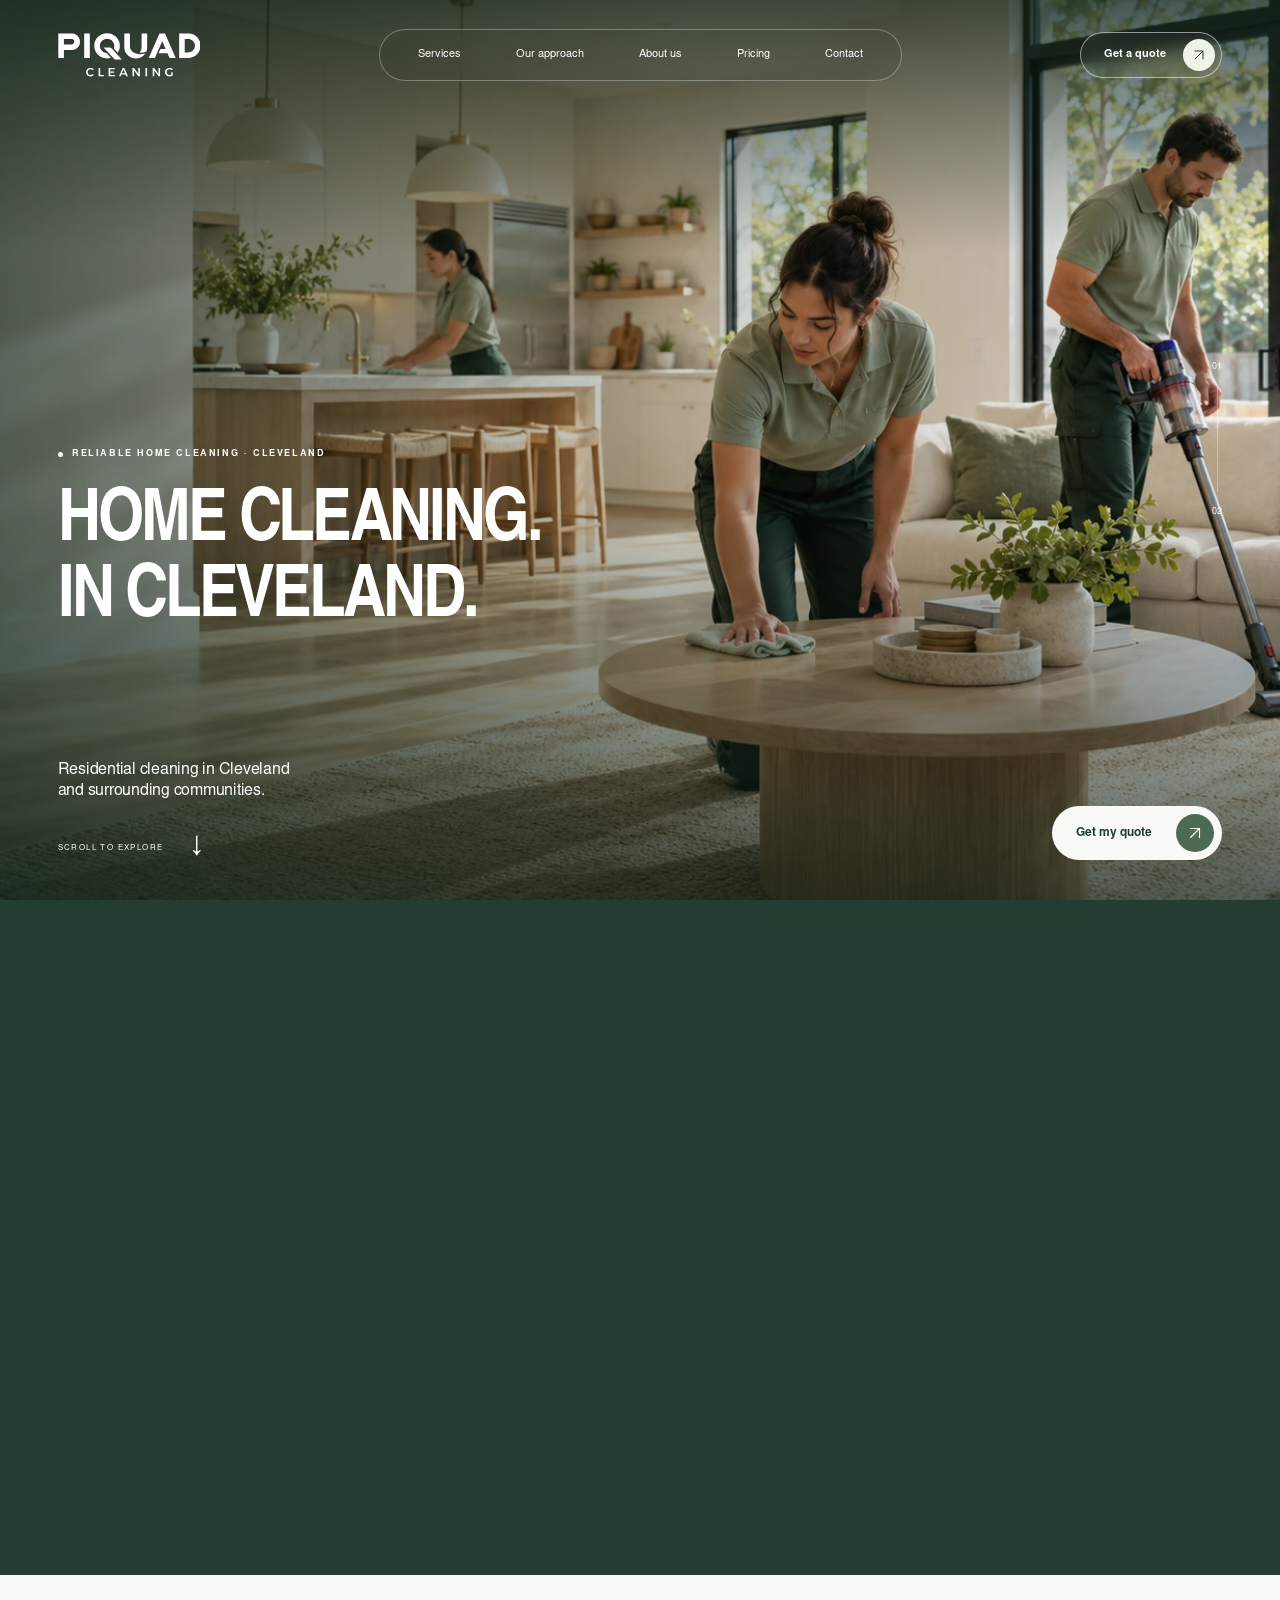
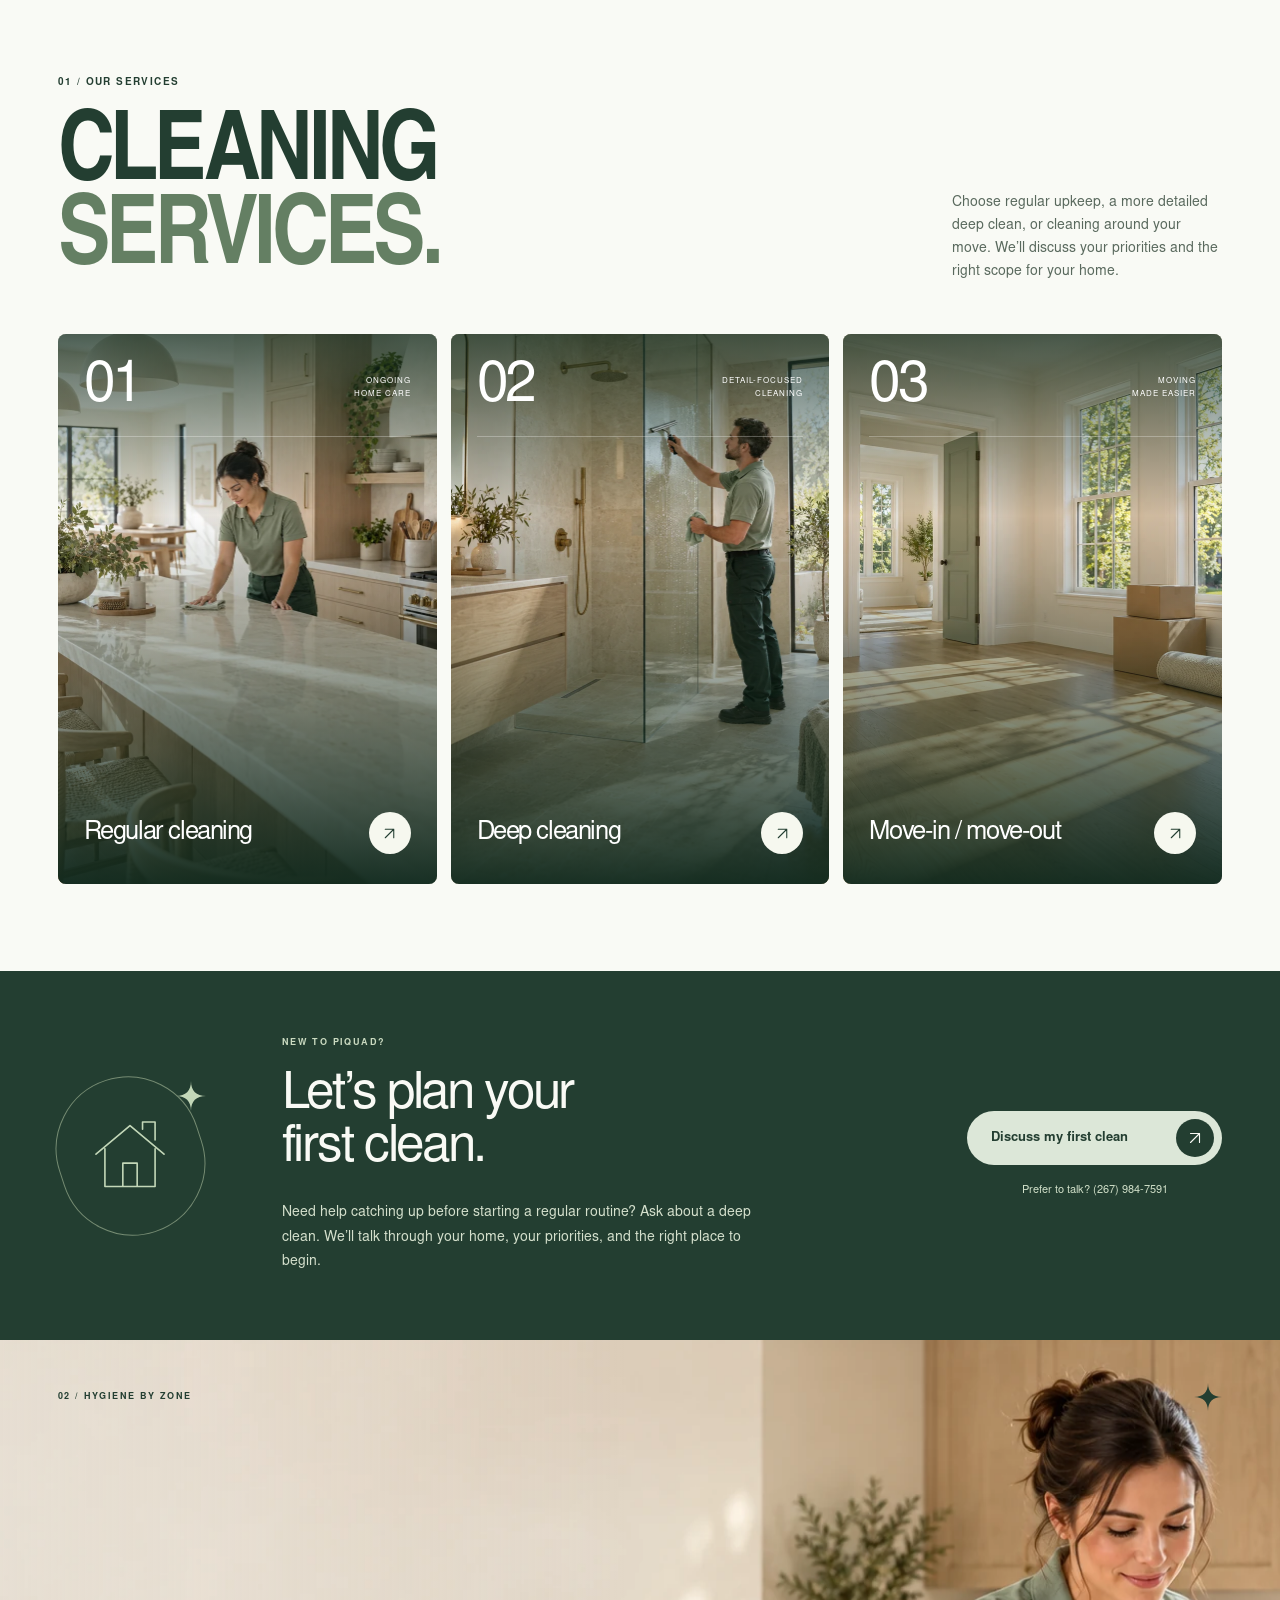
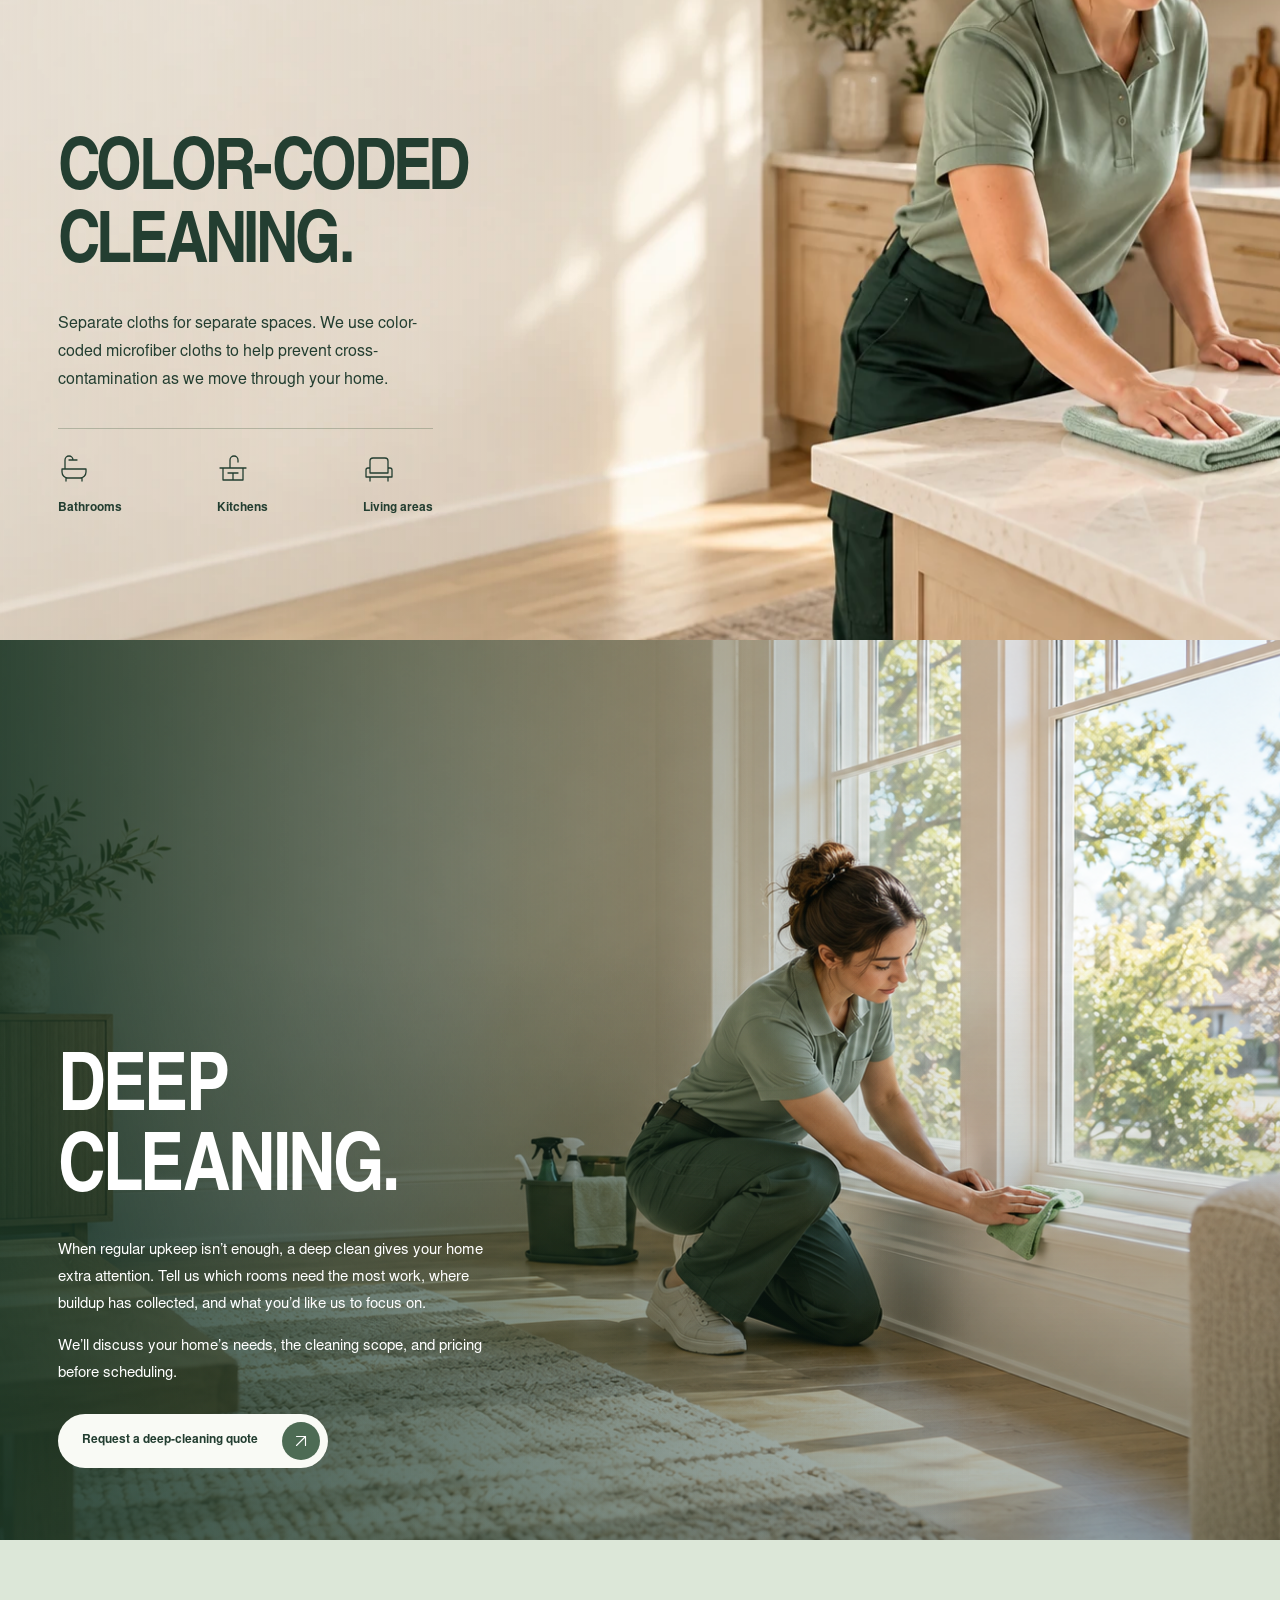
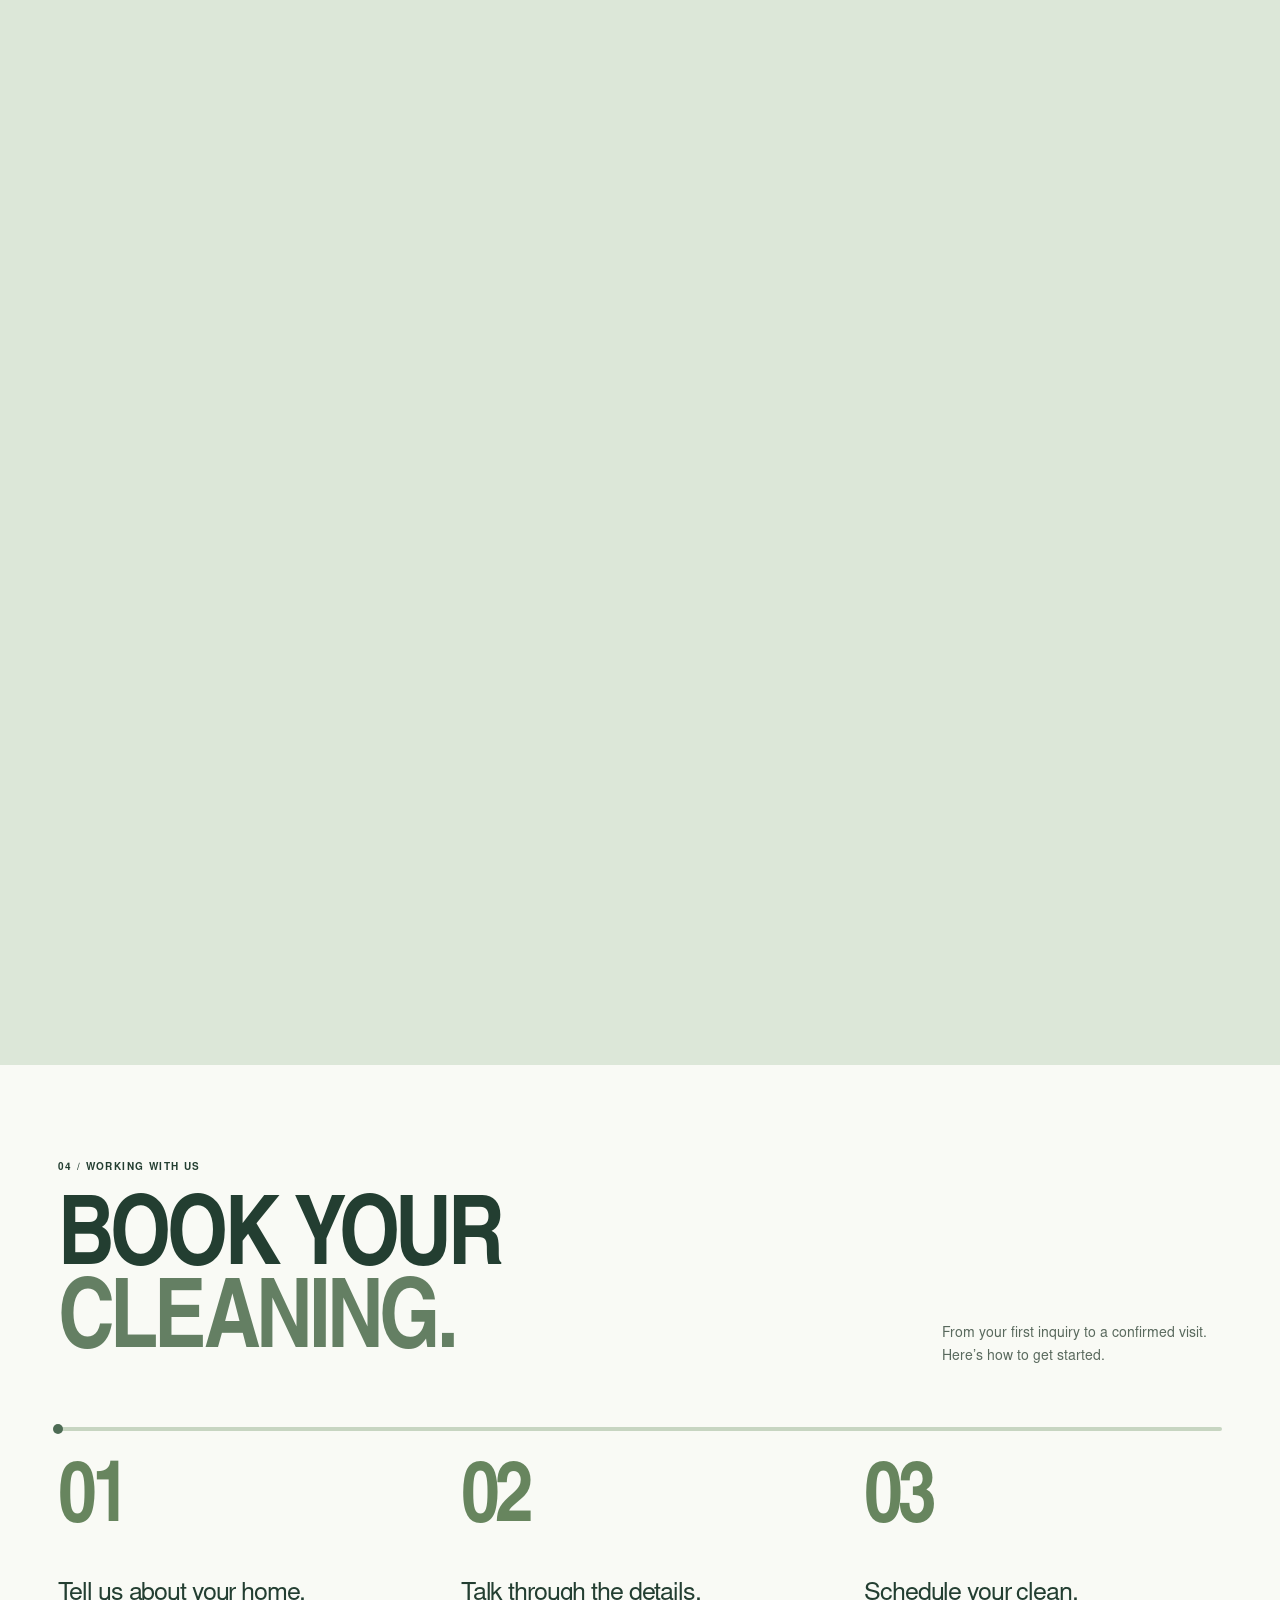
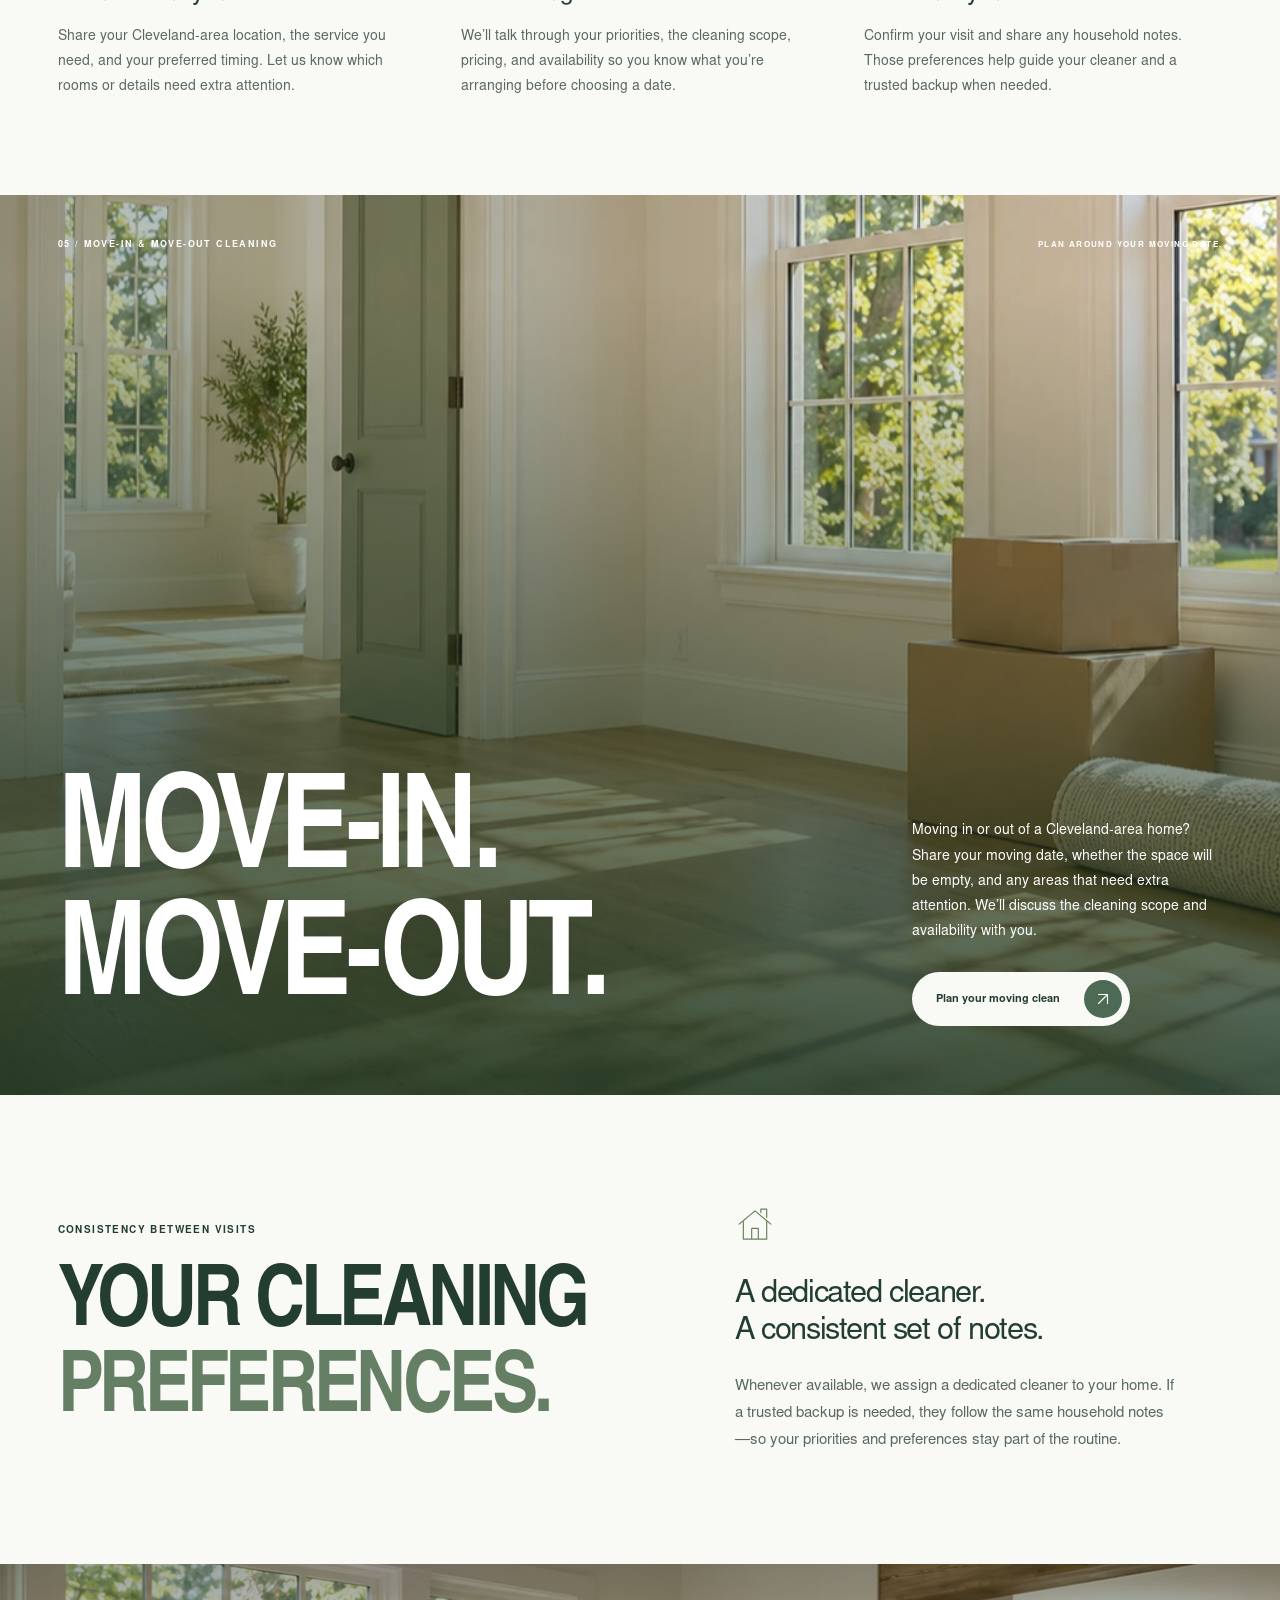
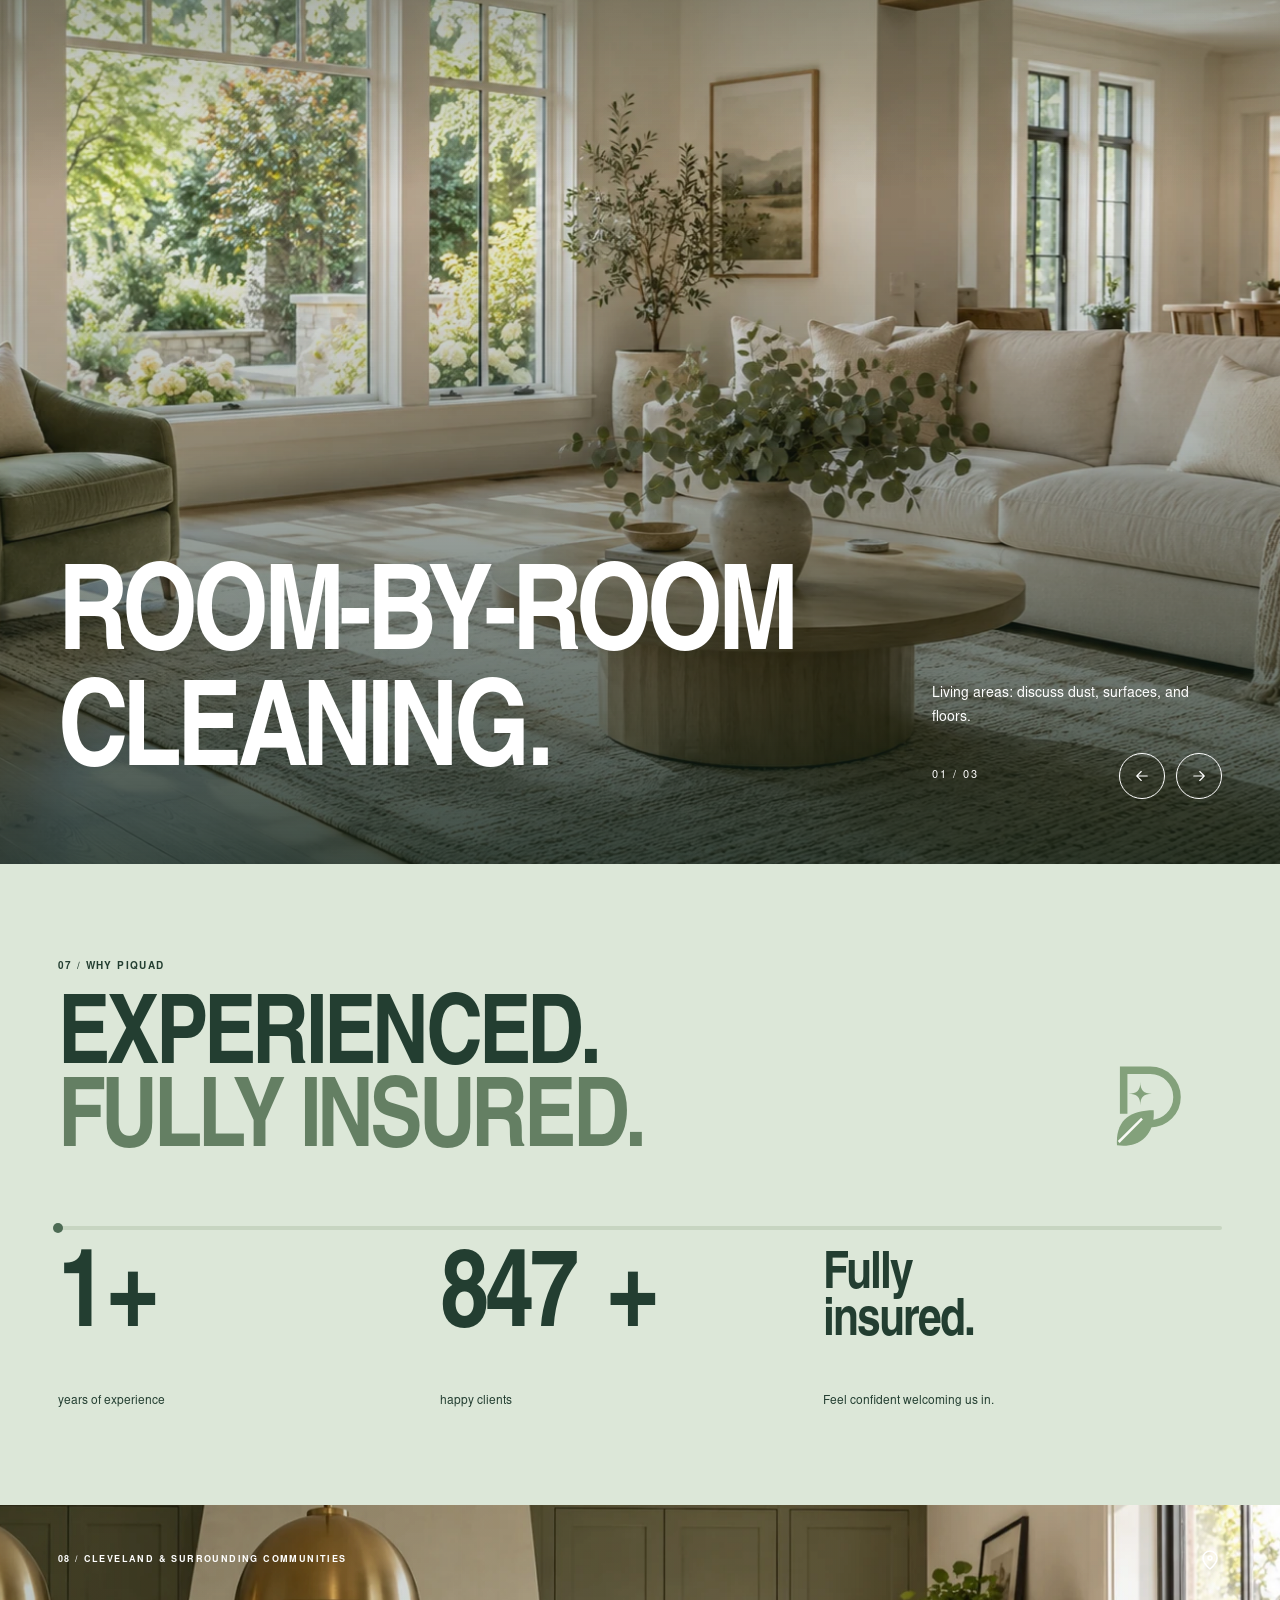
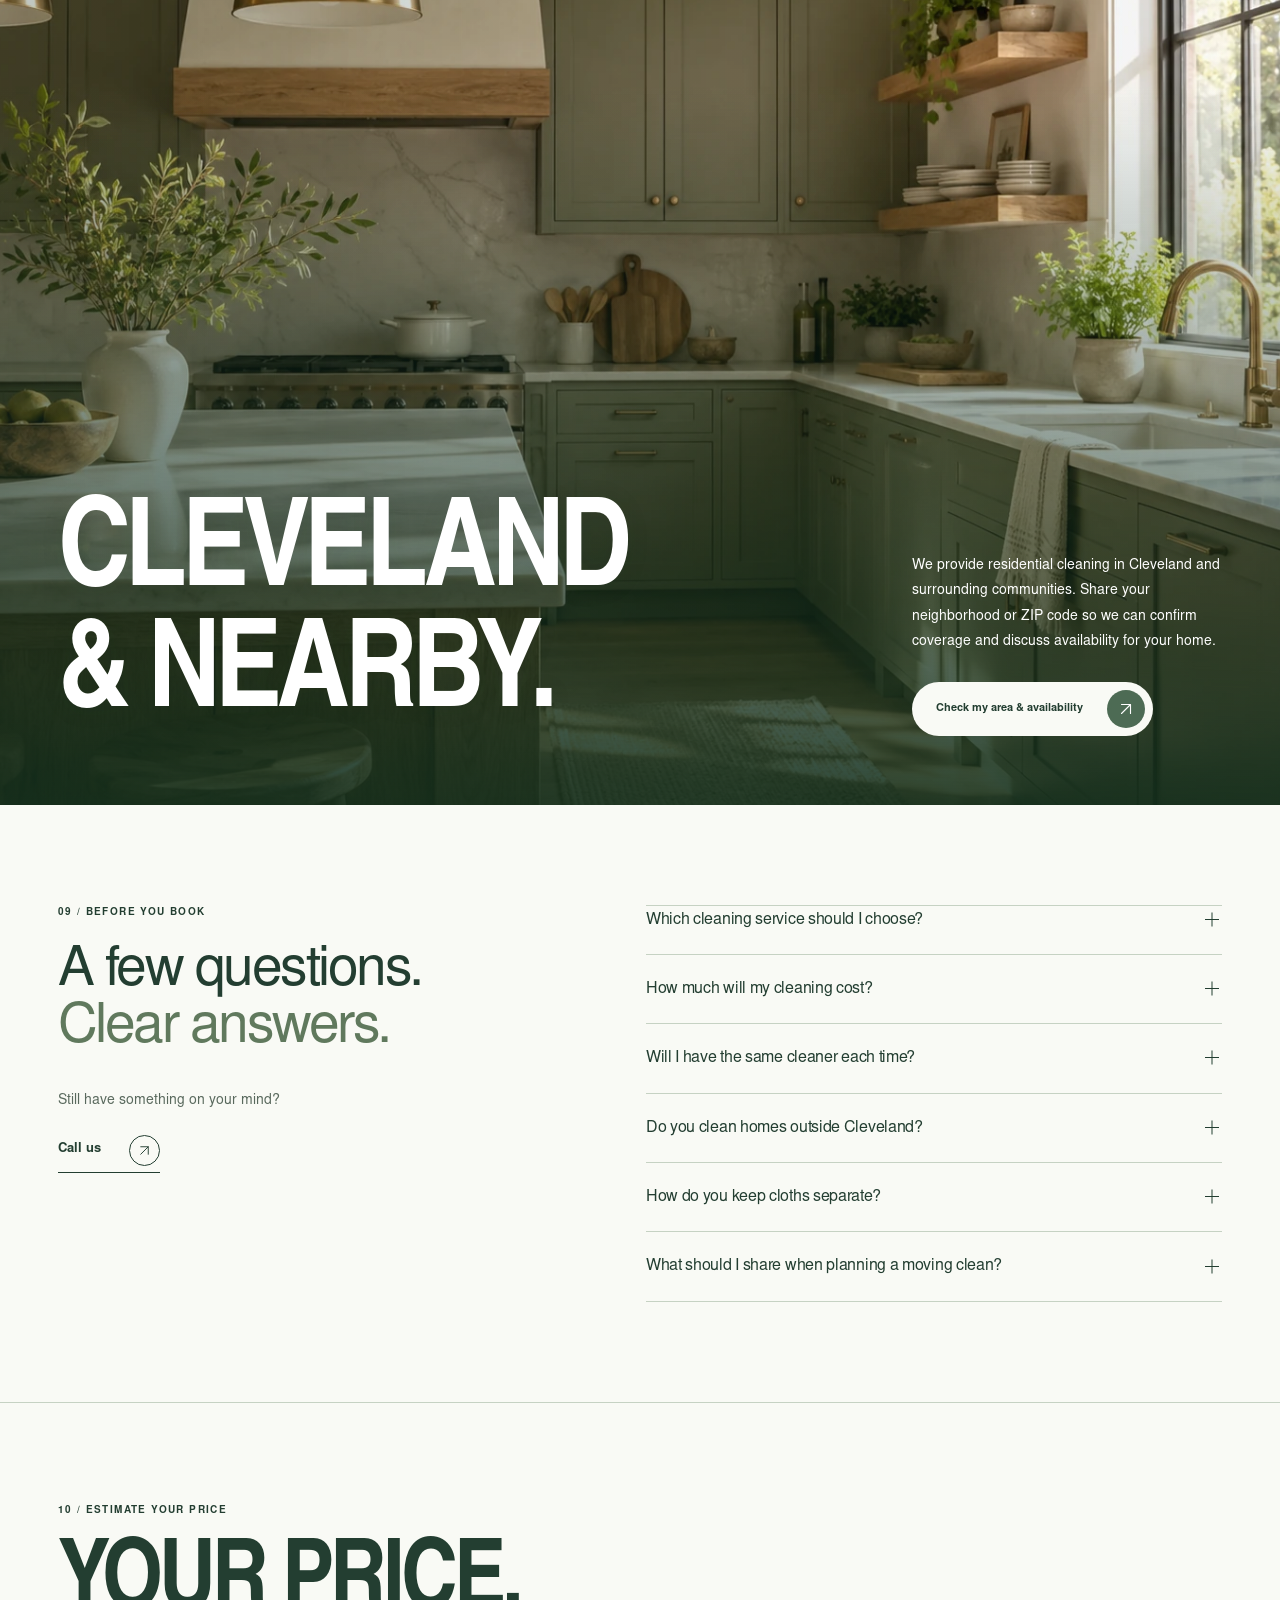
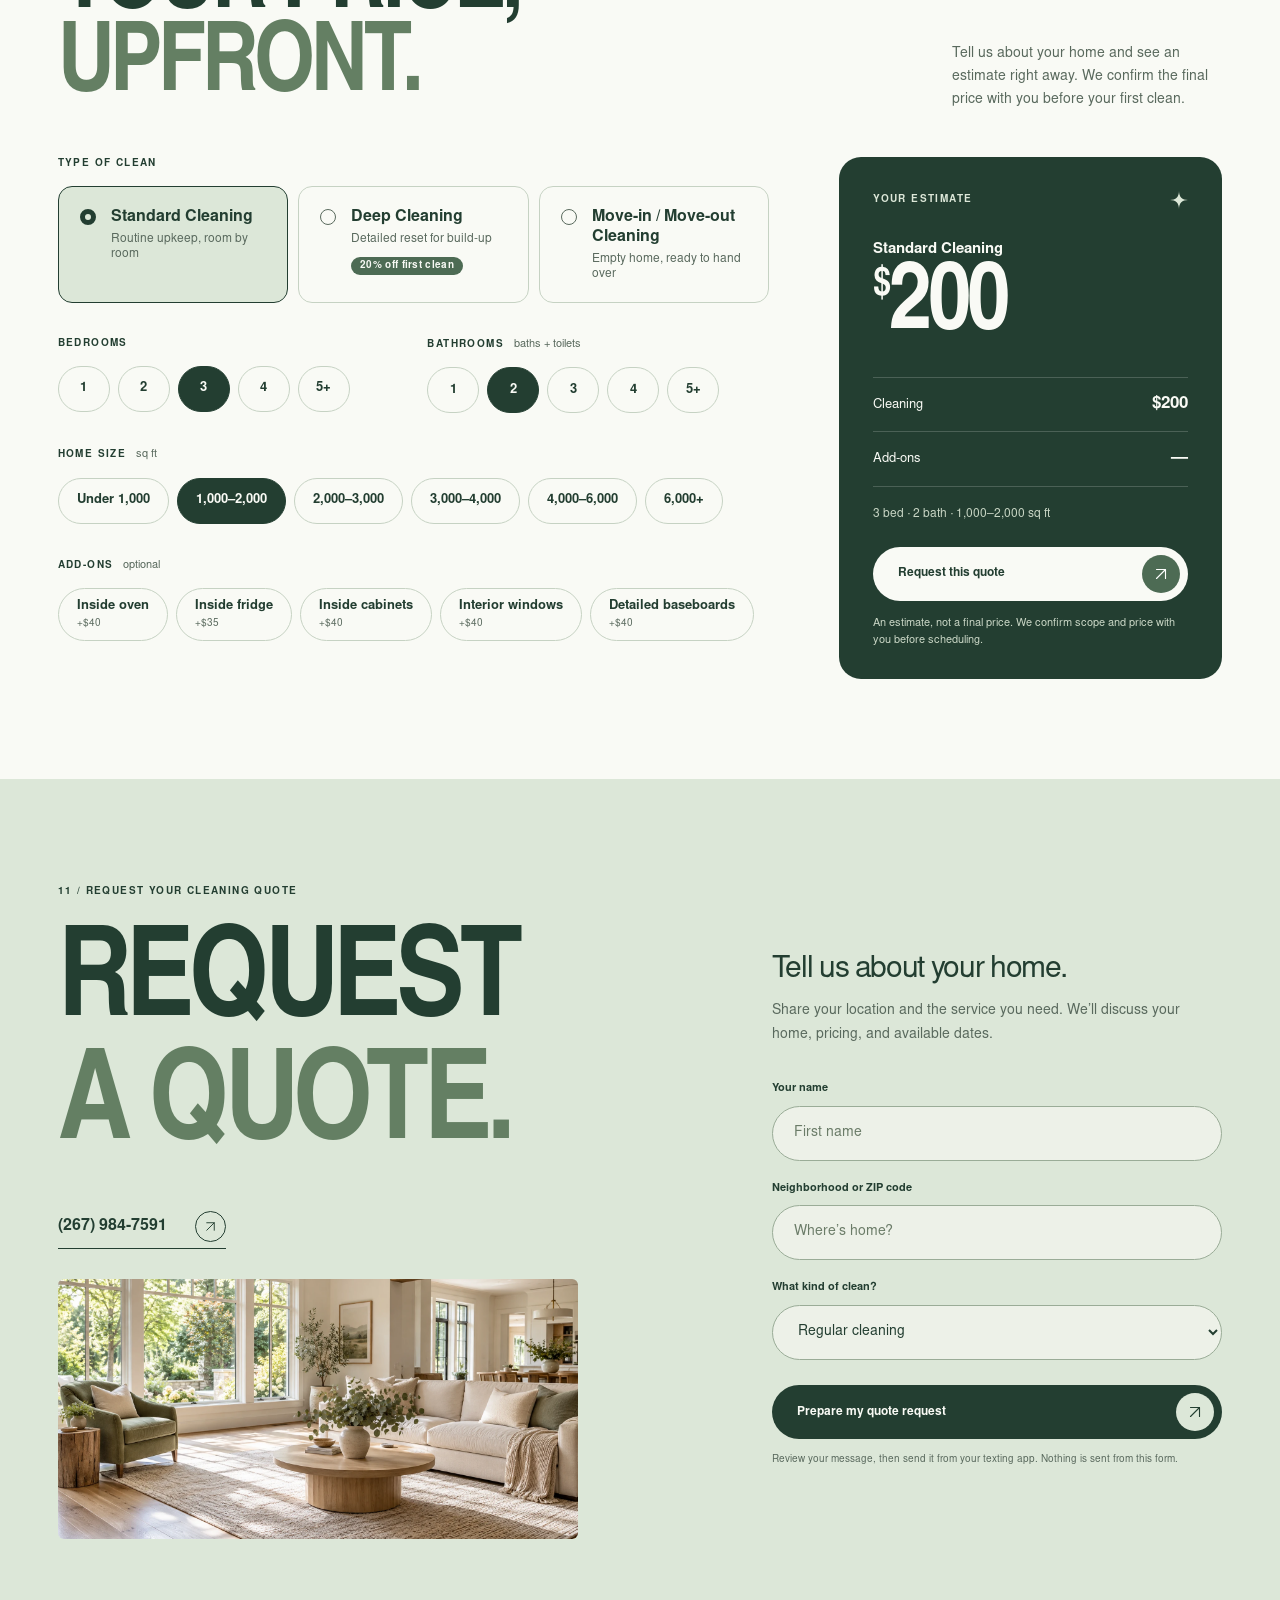
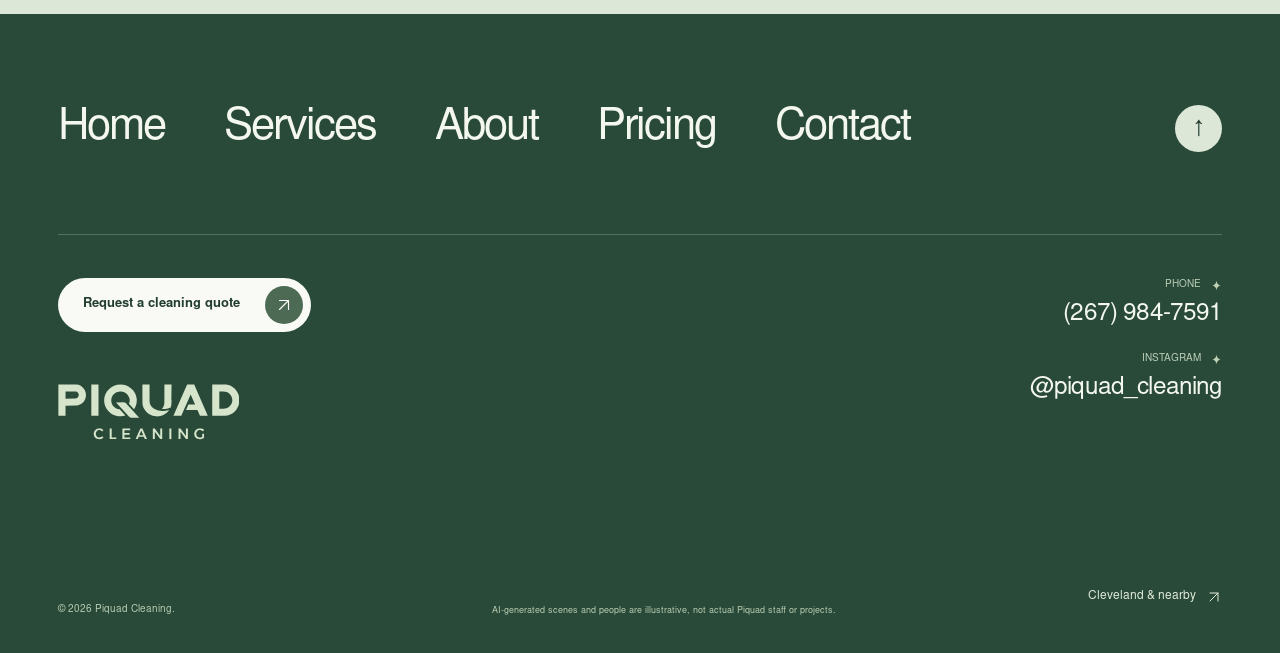
==== commit cf6505fb: "Use new gradient logo in the preloader Co-Authored-By: Claude Opus 5.5 <noreply@anthropic.com> Claud" ====
--- a/index.html
+++ b/index.html
@@ -40,7 +40,7 @@
   <symbol id="bath-zone" viewBox="0 0 32 32"><path d="M4 17h24v3a6 6 0 0 1-6 6H10a6 6 0 0 1-6-6ZM7 17V8a4 4 0 0 1 8 0M11 8h8M8 26v3m16-3v3"/></symbol><symbol id="kitchen-zone" viewBox="0 0 32 32"><path d="M3 16h26M6 16v12h20V16M13 16V8a4 4 0 0 1 8 0v2M11 21h10M16 21v7"/></symbol><symbol id="living-zone" viewBox="0 0 32 32"><path d="M7 16V9a3 3 0 0 1 3-3h12a3 3 0 0 1 3 3v7M7 16H5a2 2 0 0 0-2 2v7h26v-7a2 2 0 0 0-2-2h-2v5H7ZM7 25v4m18-4v4"/></symbol><symbol id="house" viewBox="0 0 48 48"><path d="m5 23 19-16 19 16M10 20v21h28V20M20 41V28h8v13M31 9V5h7v10"/></symbol></defs></svg>
 <div class="preloader" id="preloader" role="region" aria-label="Opening Piquad Cleaning">
   <div class="loader-curtain" aria-hidden="true"></div>
-  <div class="loader-center" aria-hidden="true"><div class="loader-emblem"><svg class="loader-orbit" viewBox="0 0 160 160"><circle class="loader-orbit-track" cx="80" cy="80" r="73"/><circle class="loader-orbit-arc" cx="80" cy="80" r="73"/></svg><svg class="loader-symbol" viewBox="0 0 48 54"><use href="#mark"/></svg></div></div>
+  <div class="loader-center" aria-hidden="true"><div class="loader-emblem"><svg class="loader-orbit" viewBox="0 0 160 160"><circle class="loader-orbit-track" cx="80" cy="80" r="73"/><circle class="loader-orbit-arc" cx="80" cy="80" r="73"/></svg><svg class="loader-symbol" viewBox="0 0 2000 1830.51"><defs><radialGradient id="loader-logo-gradient" cx="1000" cy="915.26" r="1330.77" gradientUnits="userSpaceOnUse"><stop offset=".23" stop-color="#48785d"/><stop offset=".38" stop-color="#5e8970"/><stop offset=".69" stop-color="#98b5a1"/><stop offset="1" stop-color="#d9e7d8"/></radialGradient></defs><path fill="url(#loader-logo-gradient)" d="M502.47,892.64h-60.56c-236.19,0-427.67-191.47-427.67-427.67V58.12c0-13.64,11.06-24.7,24.7-24.7h558c210.07,0,380.36,170.29,380.36,380.36v4.04c0,262.24-212.59,474.83-474.83,474.83ZM1497.53,892.64h60.56c236.19,0,427.67-191.47,427.67-427.67V58.12c0-13.64-11.06-24.7-24.7-24.7h-558c-210.07,0-380.36,170.29-380.36,380.36v4.04c0,262.24,212.59,474.83,474.83,474.83ZM1022.7,1412.7v4.04c0,210.07,170.29,380.36,380.36,380.36h558c13.64,0,24.7-11.06,24.7-24.7v-406.86c0-236.19-191.47-427.67-427.67-427.67h-60.56c-262.24,0-474.83,212.59-474.83,474.83ZM502.47,937.87h-60.56c-236.19,0-427.67,191.47-427.67,427.67v406.86c0,13.64,11.06,24.7,24.7,24.7h558c210.07,0,380.36-170.29,380.36-380.36v-4.04c0-262.24-212.59-474.83-474.83-474.83Z"/></svg></div></div>
   <button class="skip-intro" id="skip-intro">Skip intro <span aria-hidden="true">↗</span></button>
 </div>
 <main id="main">
--- a/design.css
+++ b/design.css
@@ -9,7 +9,7 @@
 .loader-curtain{position:absolute;inset:0;background:#54775f;clip-path:inset(0);transition:clip-path 1.2s cubic-bezier(.76,0,.24,1)}
 .loader-center{position:absolute;inset:0;display:grid;place-items:center;transition:opacity .35s,transform .7s var(--ease)}
 .loader-emblem{position:relative;width:156px;height:156px;display:grid;place-items:center}
-.loader-symbol{width:53px;height:62px;transform:translateX(3px)}
+.loader-symbol{width:68px;height:62px}
 .loader-orbit{position:absolute;inset:0;width:100%;height:100%;fill:none;transform-origin:center;animation:loader-orbit 2.1s linear infinite}
 .loader-orbit-track{stroke:currentColor;stroke-width:1;opacity:.22}
 .loader-orbit-arc{stroke:currentColor;stroke-width:1.8;stroke-linecap:round;stroke-dasharray:105 459;animation:loader-breathe 2.8s ease-in-out infinite alternate}
--- a/refinements.css
+++ b/refinements.css
@@ -374,7 +374,7 @@
  .deep-expanded-title{font-size:clamp(44px,12vw,76px);margin-bottom:21px}
  .deep-story-copy>p{max-width:430px}
  .gallery .gallery-wipe>img{object-position:60% center}
- .loader-emblem{width:138px;height:138px}.loader-symbol{width:47px;height:55px}
+ .loader-emblem{width:138px;height:138px}.loader-symbol{width:60px;height:55px}
 }
 @media(max-height:660px){.deep-expanded-title{font-size:clamp(42px,9.6svh,64px);margin-bottom:16px}.deep-motion .deep-story-copy{bottom:6%}.deep-story-copy>p:not(.eyebrow){line-height:1.6}.deep-story-copy>.button{margin-top:20px}}
 @media(prefers-reduced-motion:reduce){.hero-image-wrap,.hero-bottom{transform:none!important;opacity:1!important}.gallery.is-wiping .gallery-control-group>p{opacity:1;translate:0 0}}
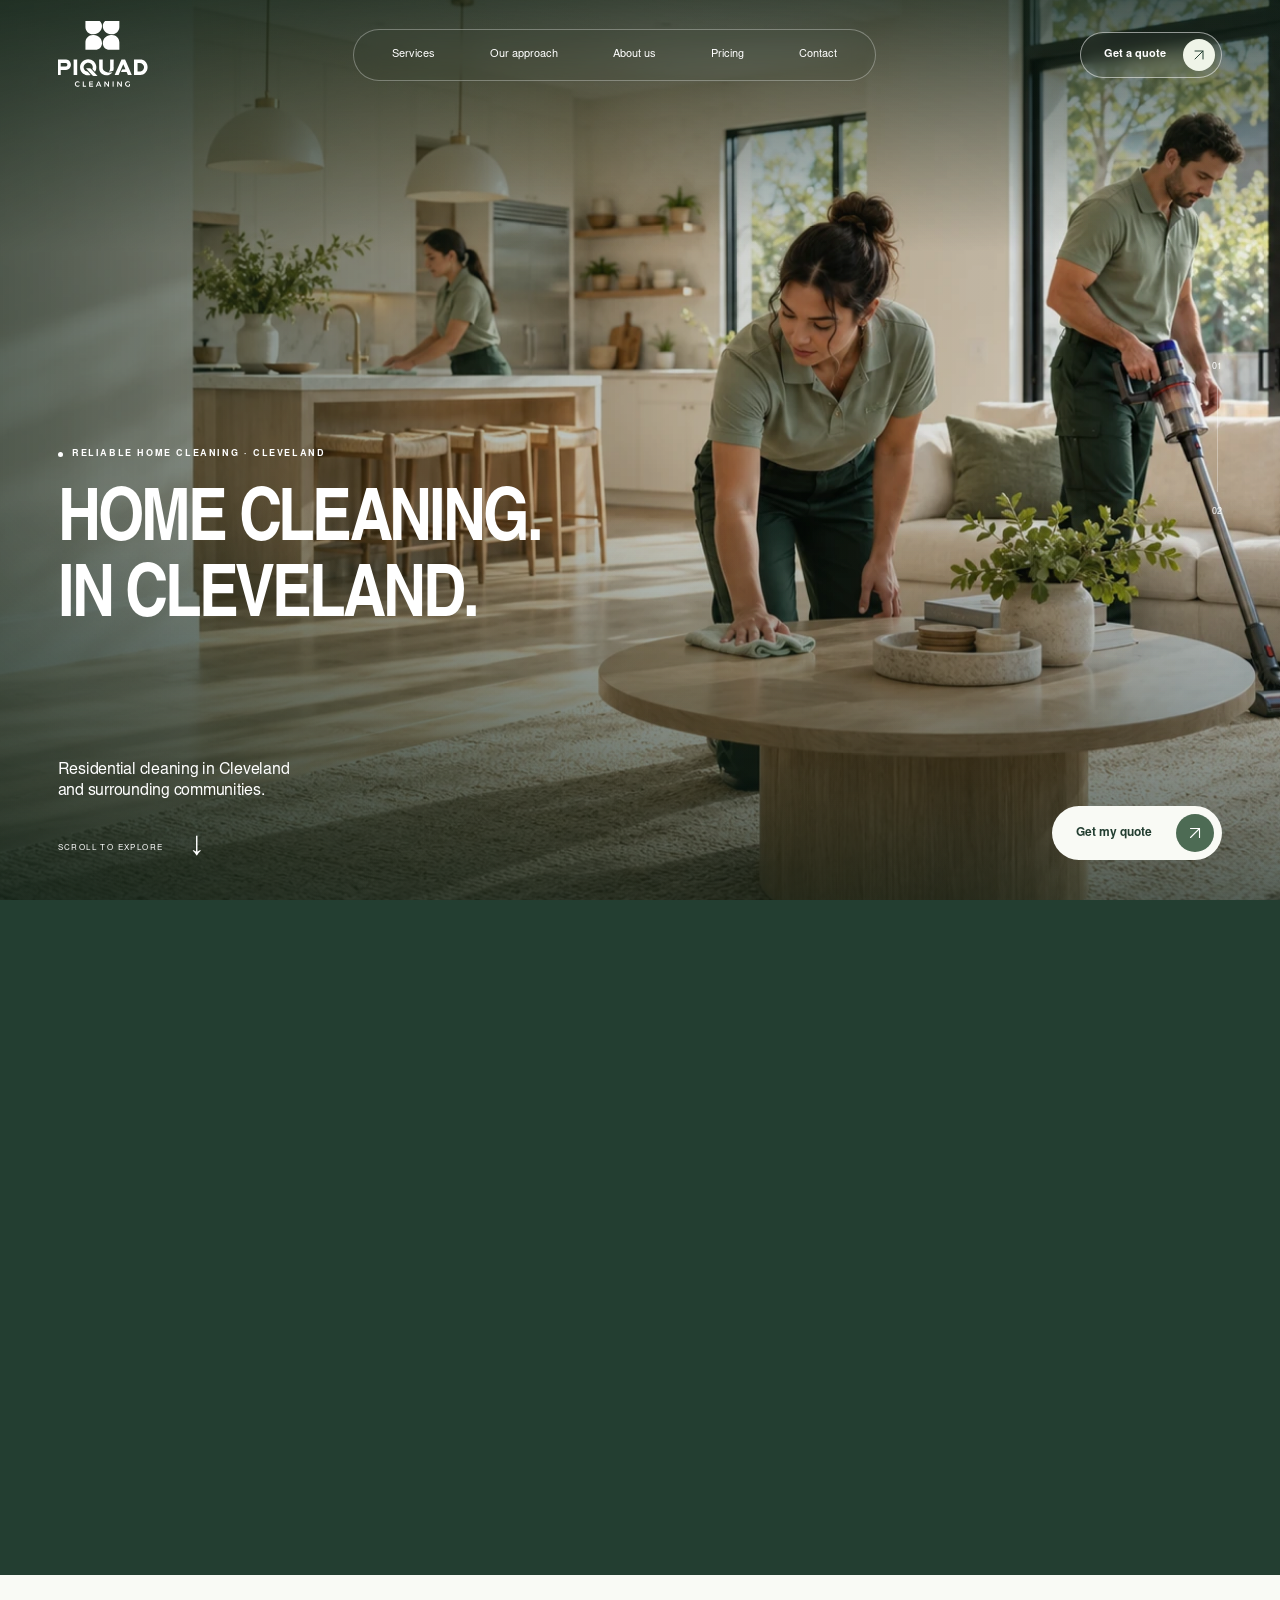
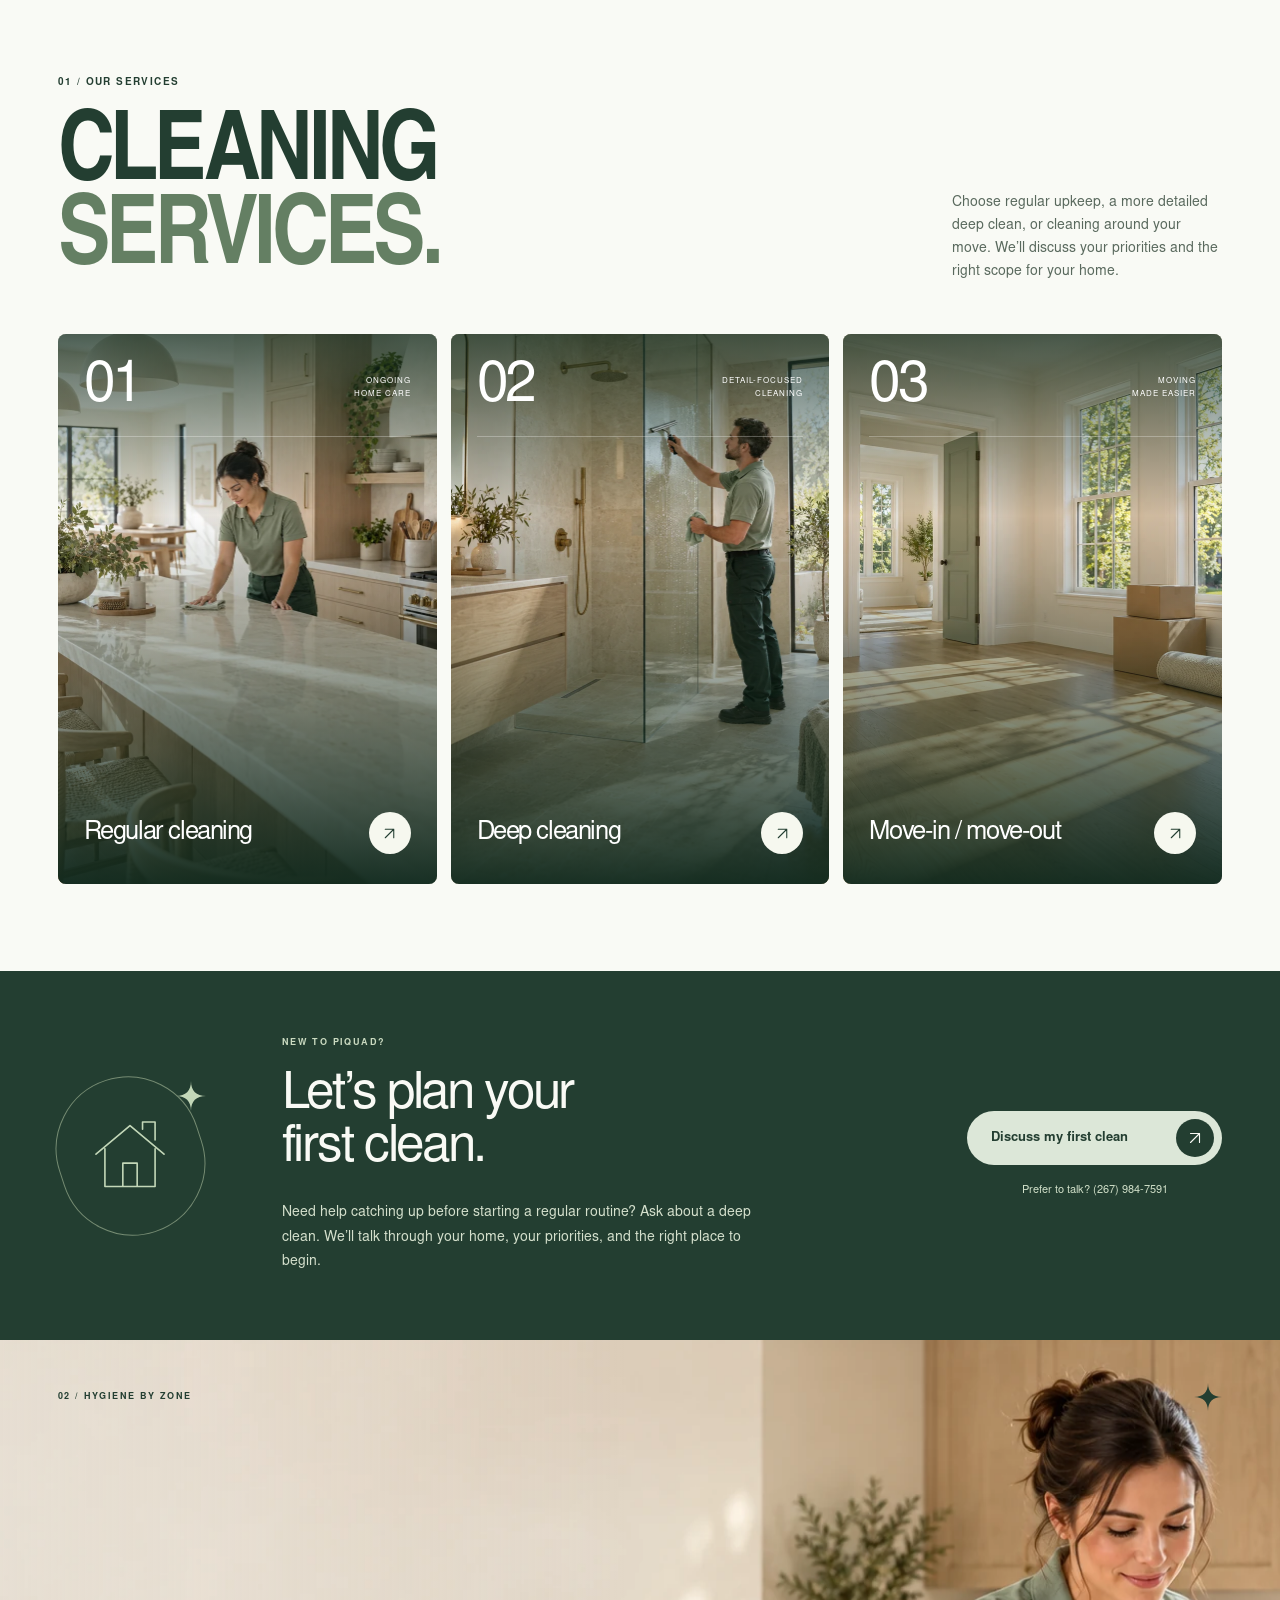
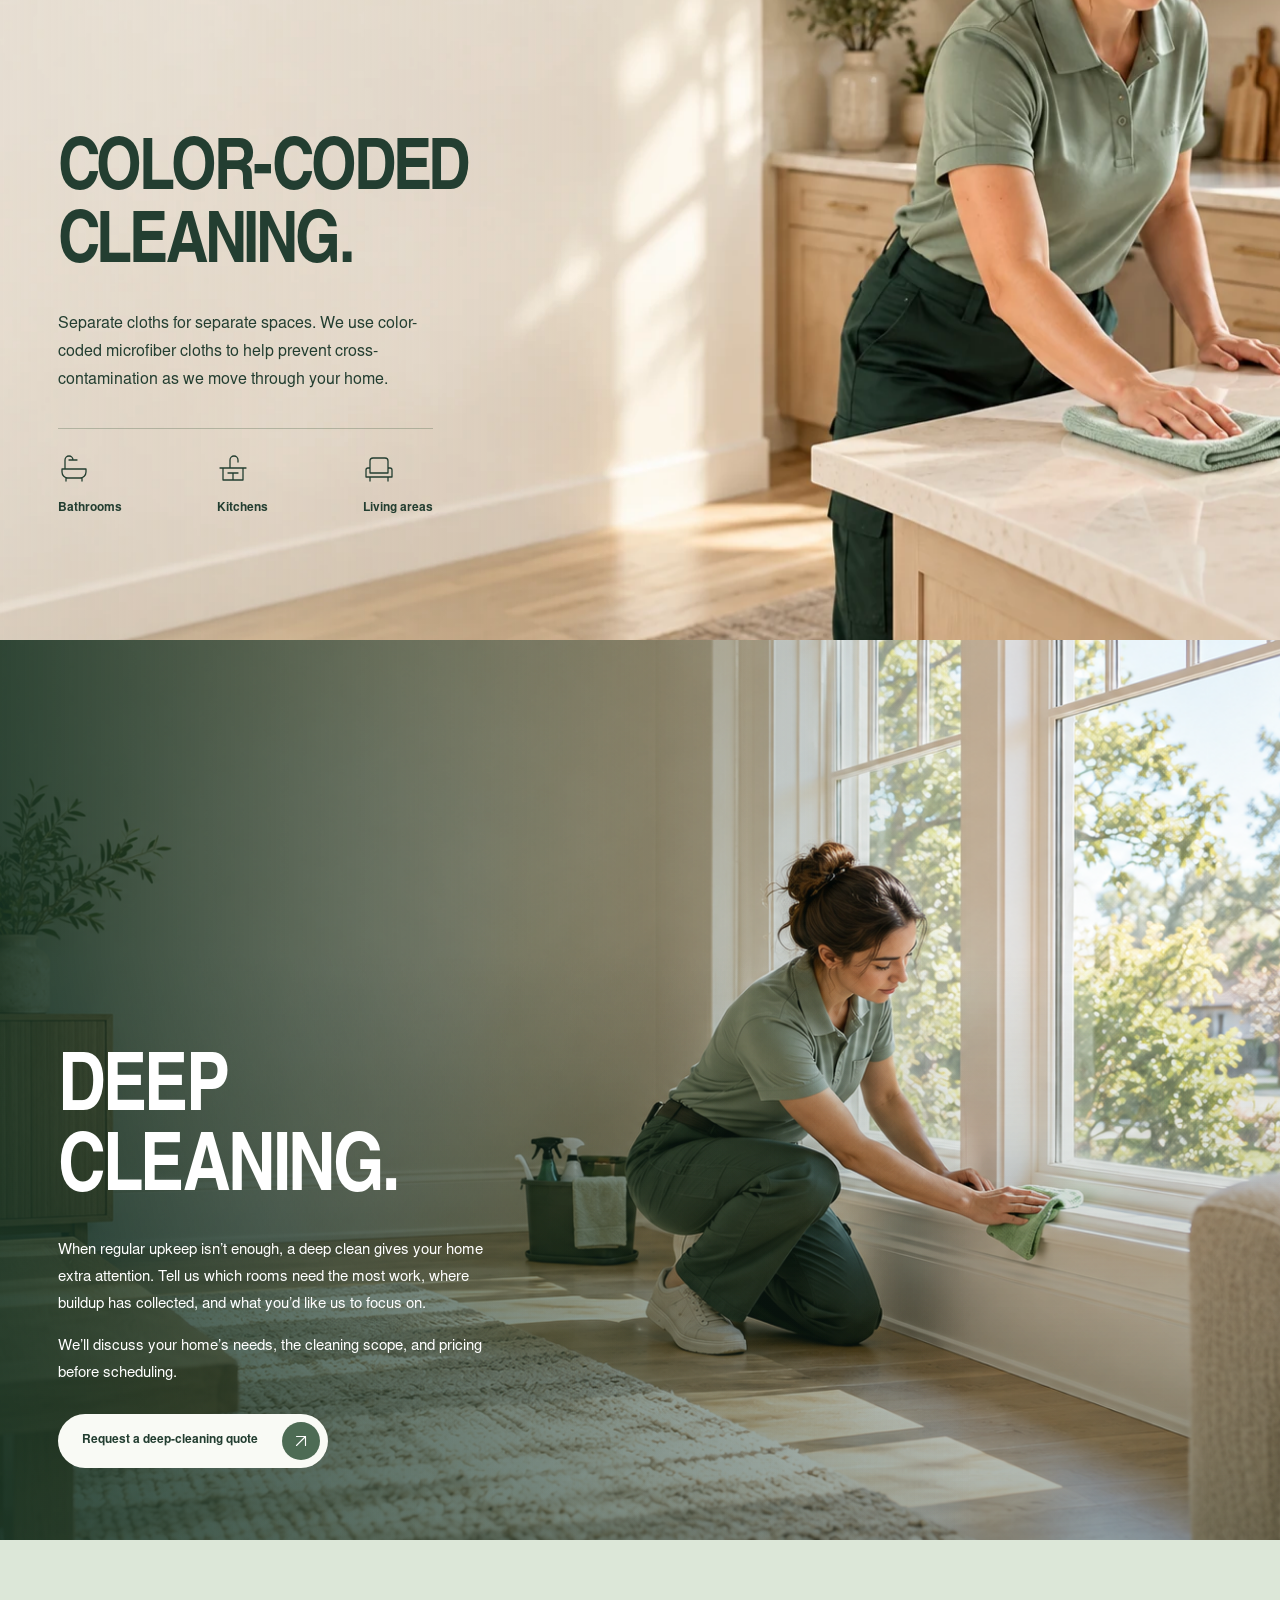
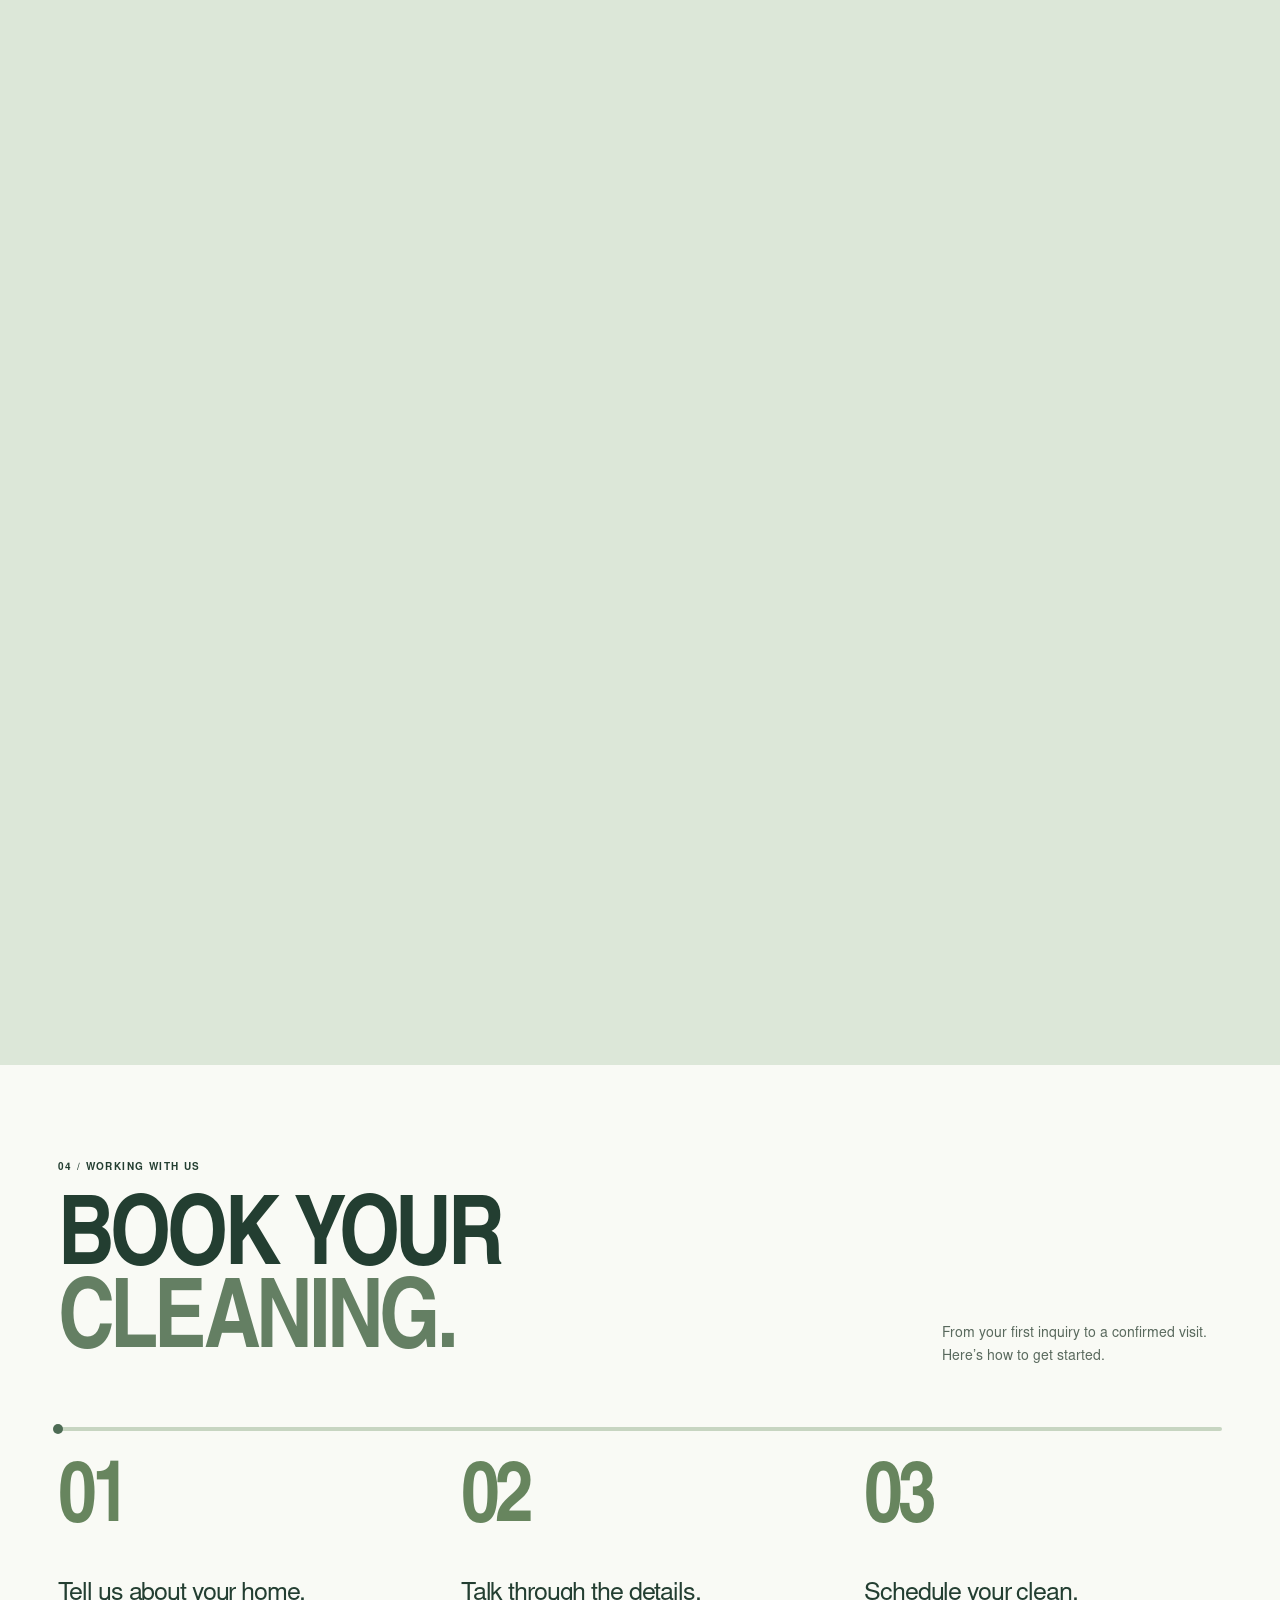
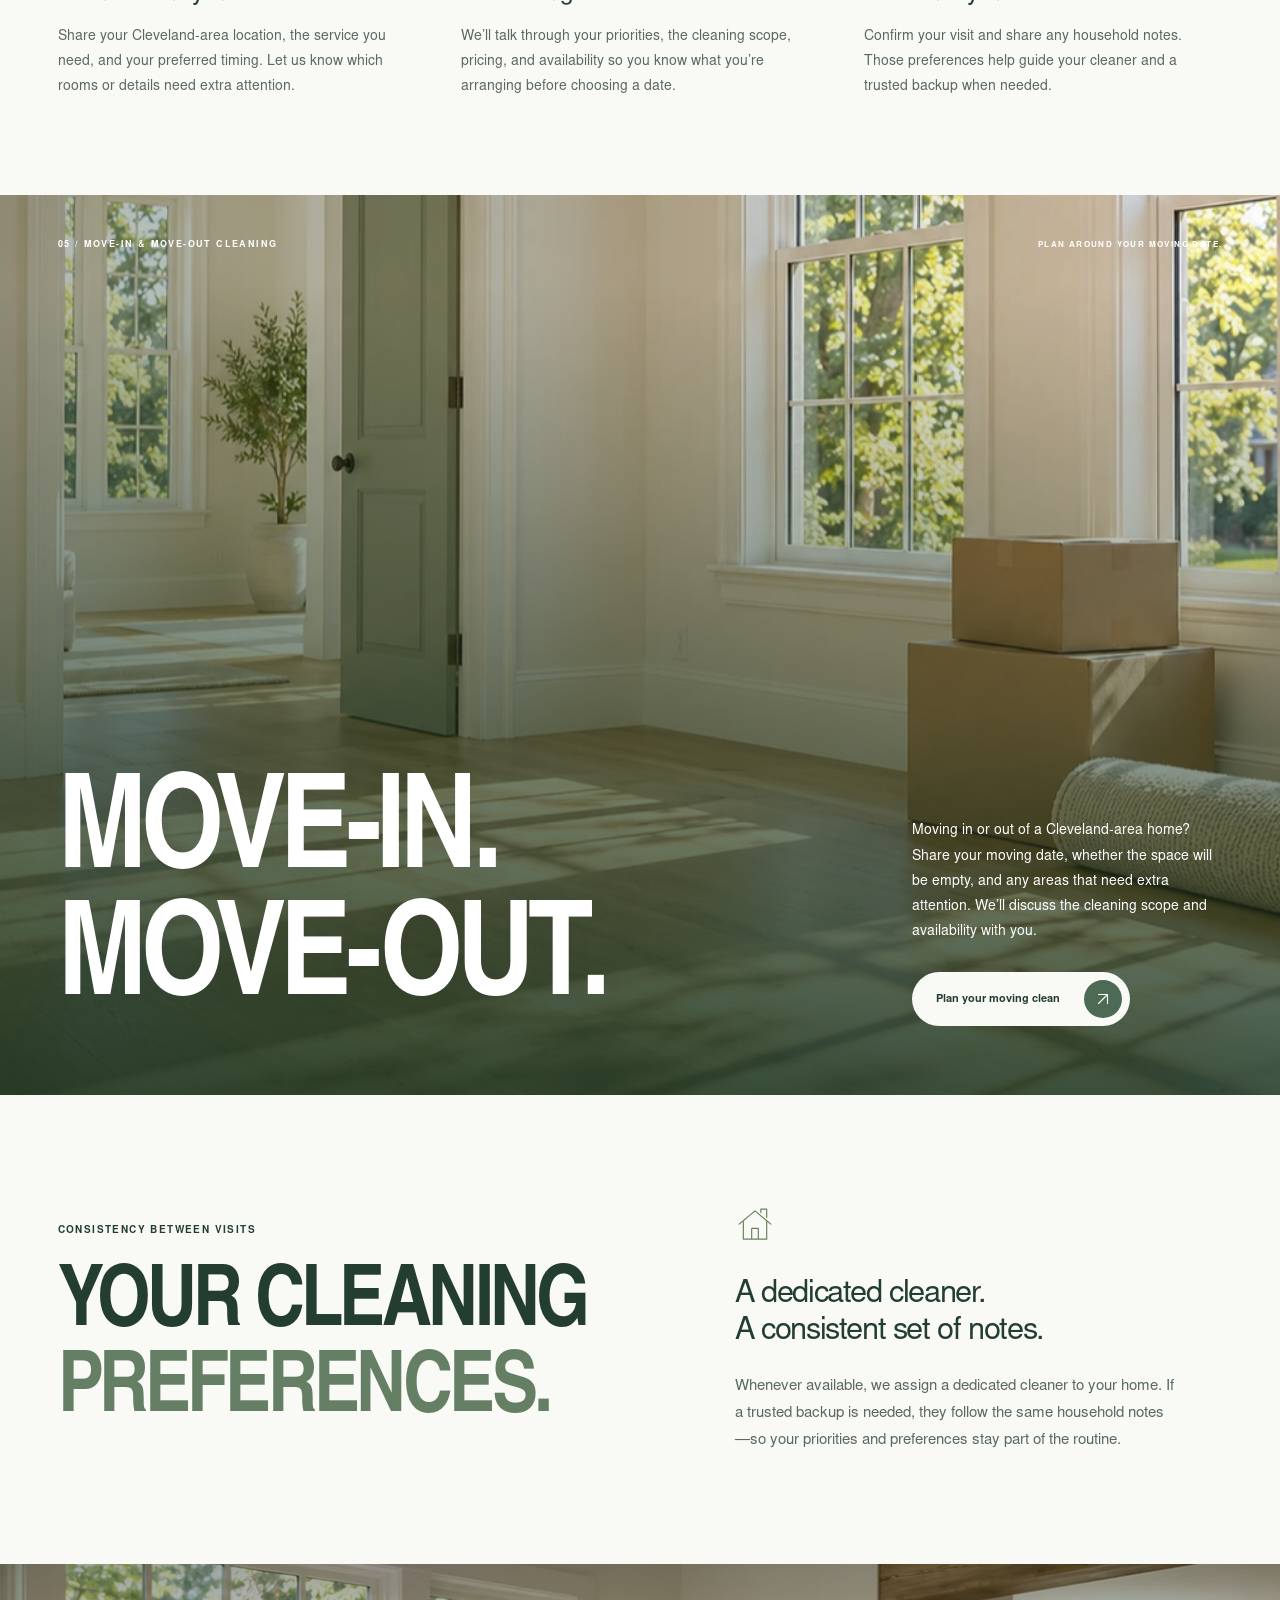
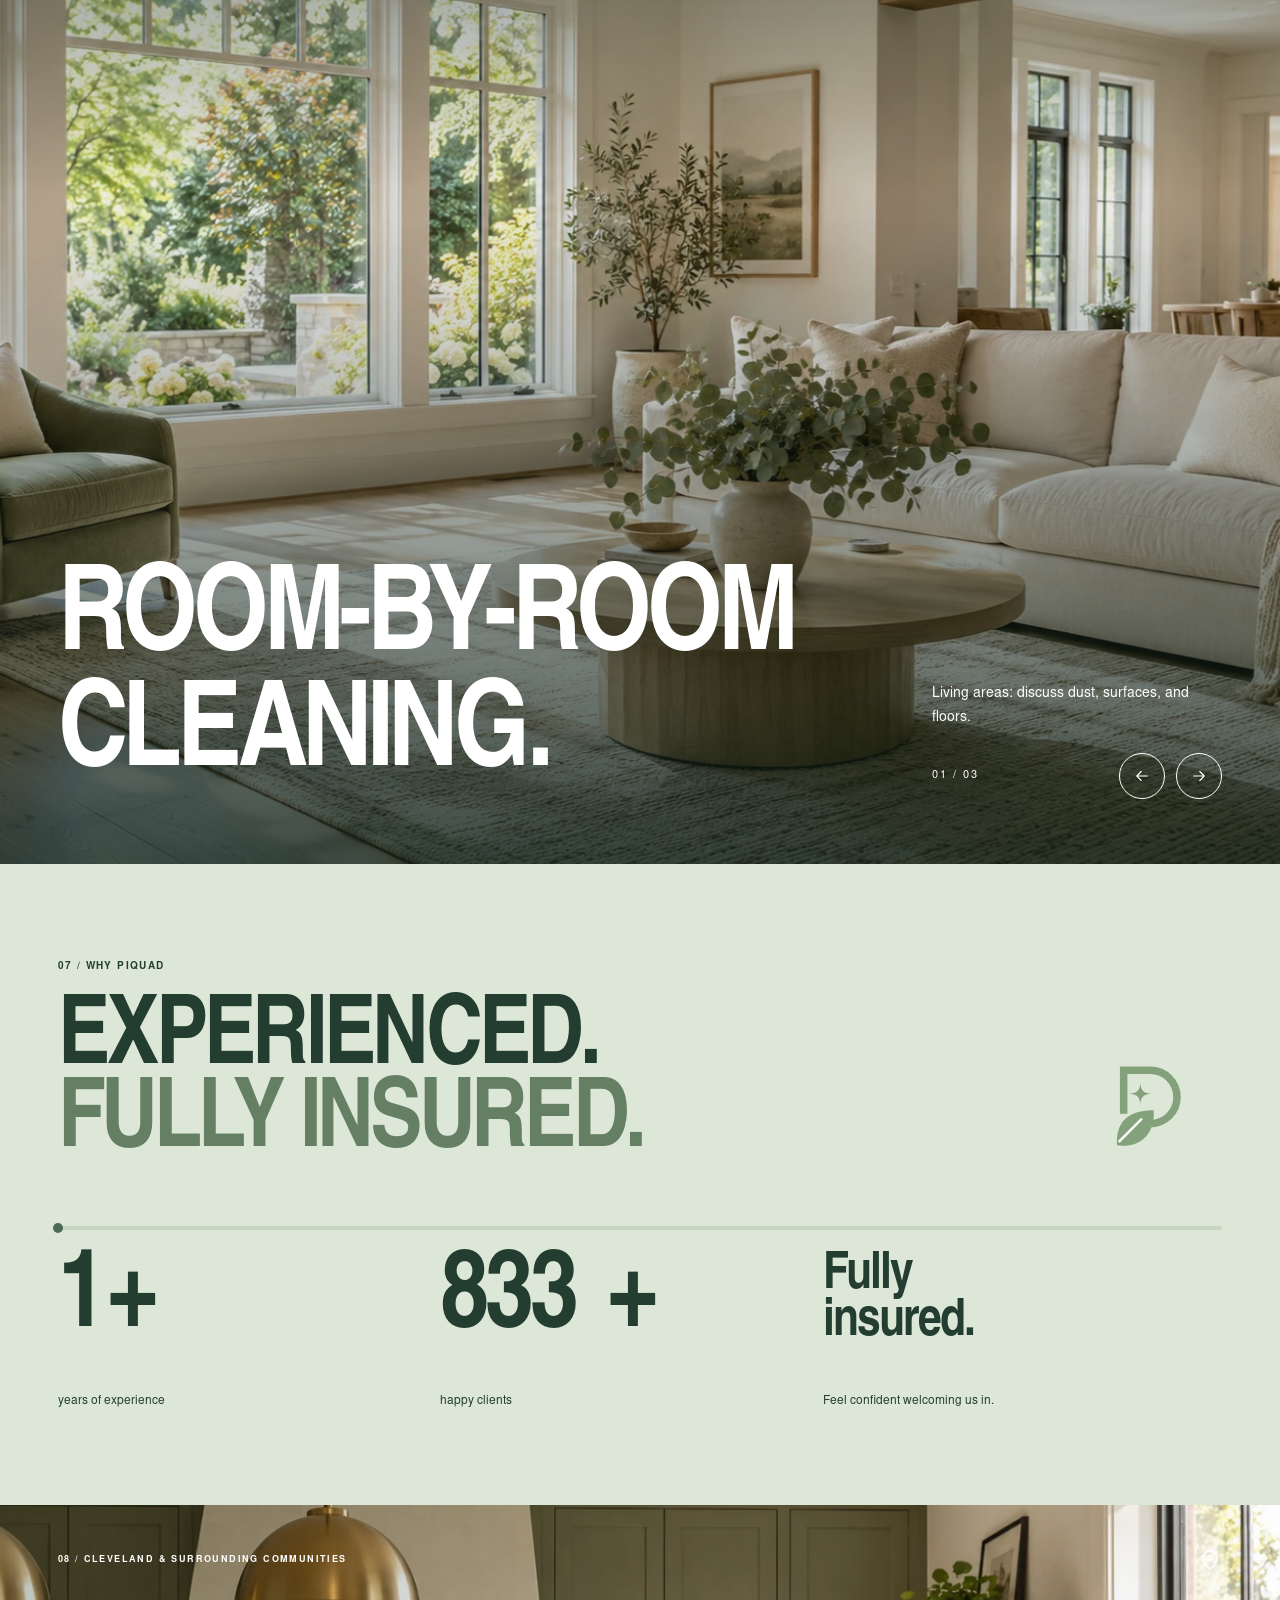
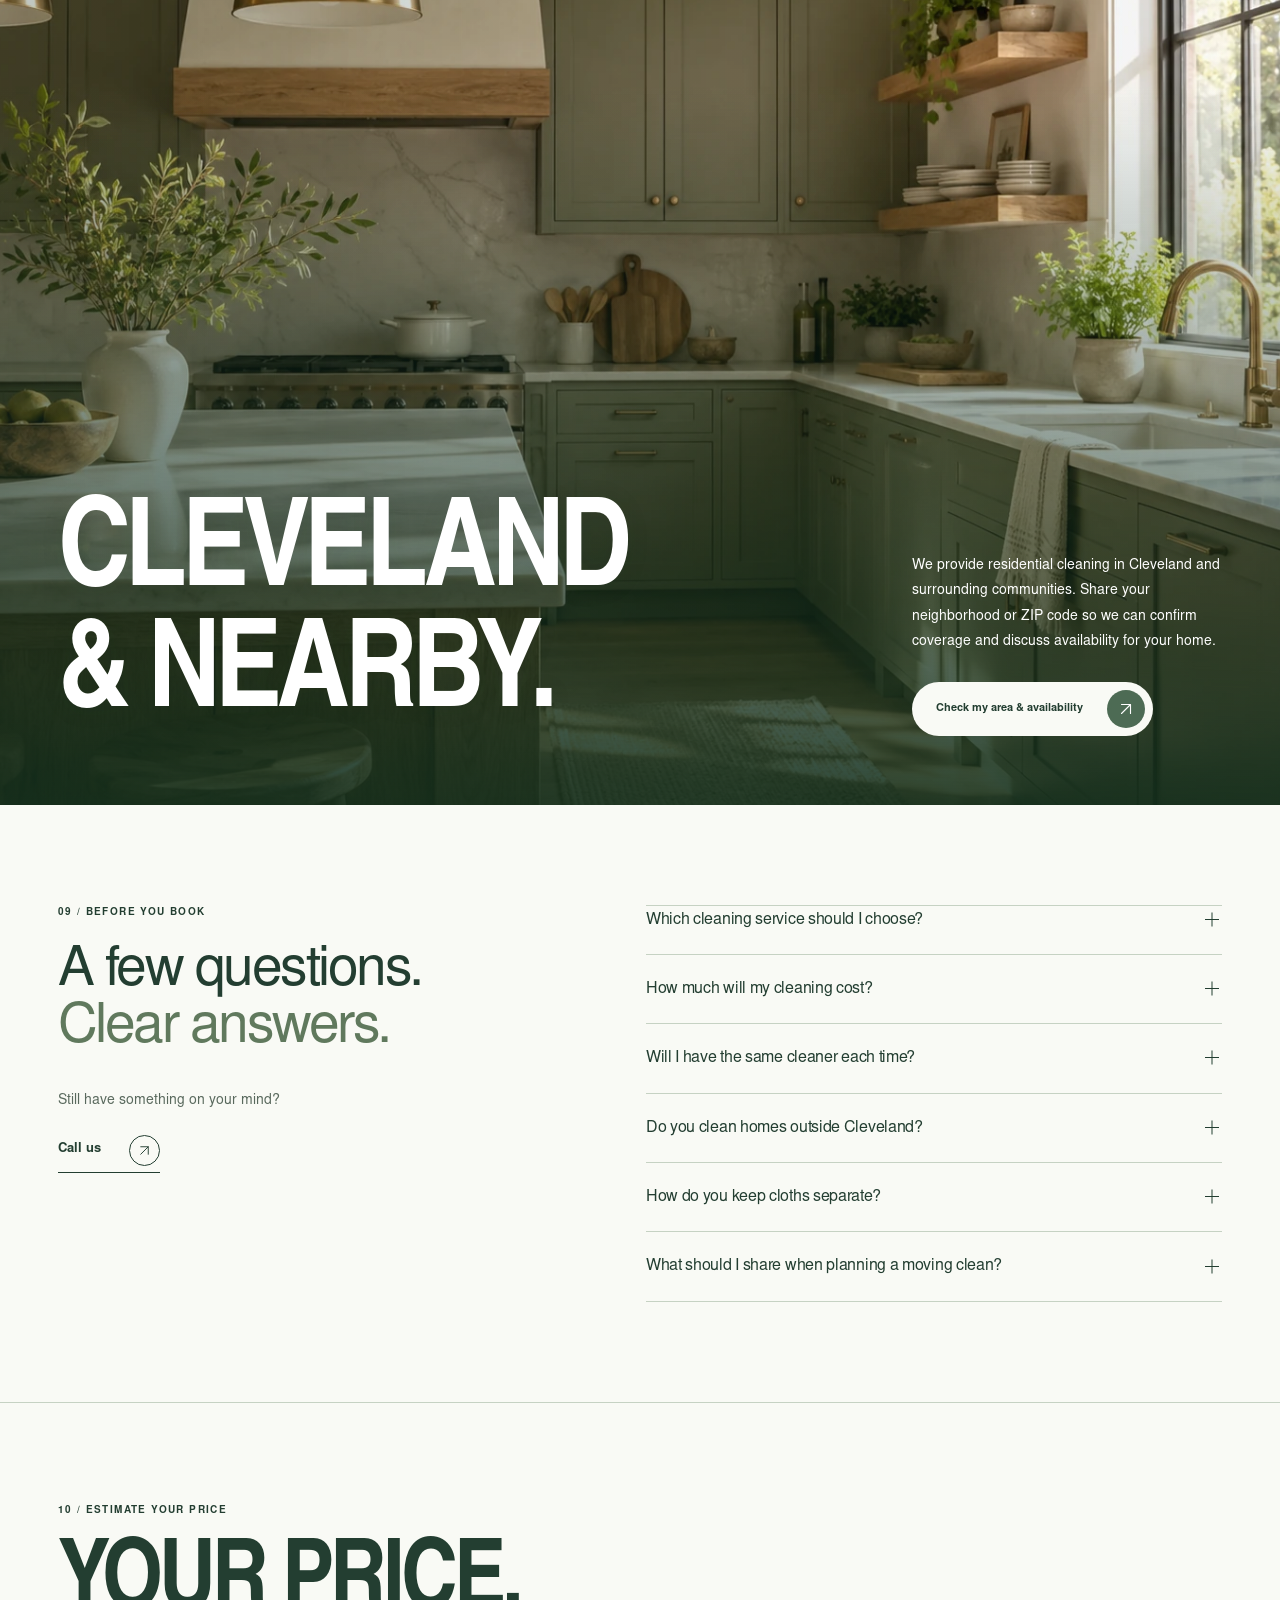
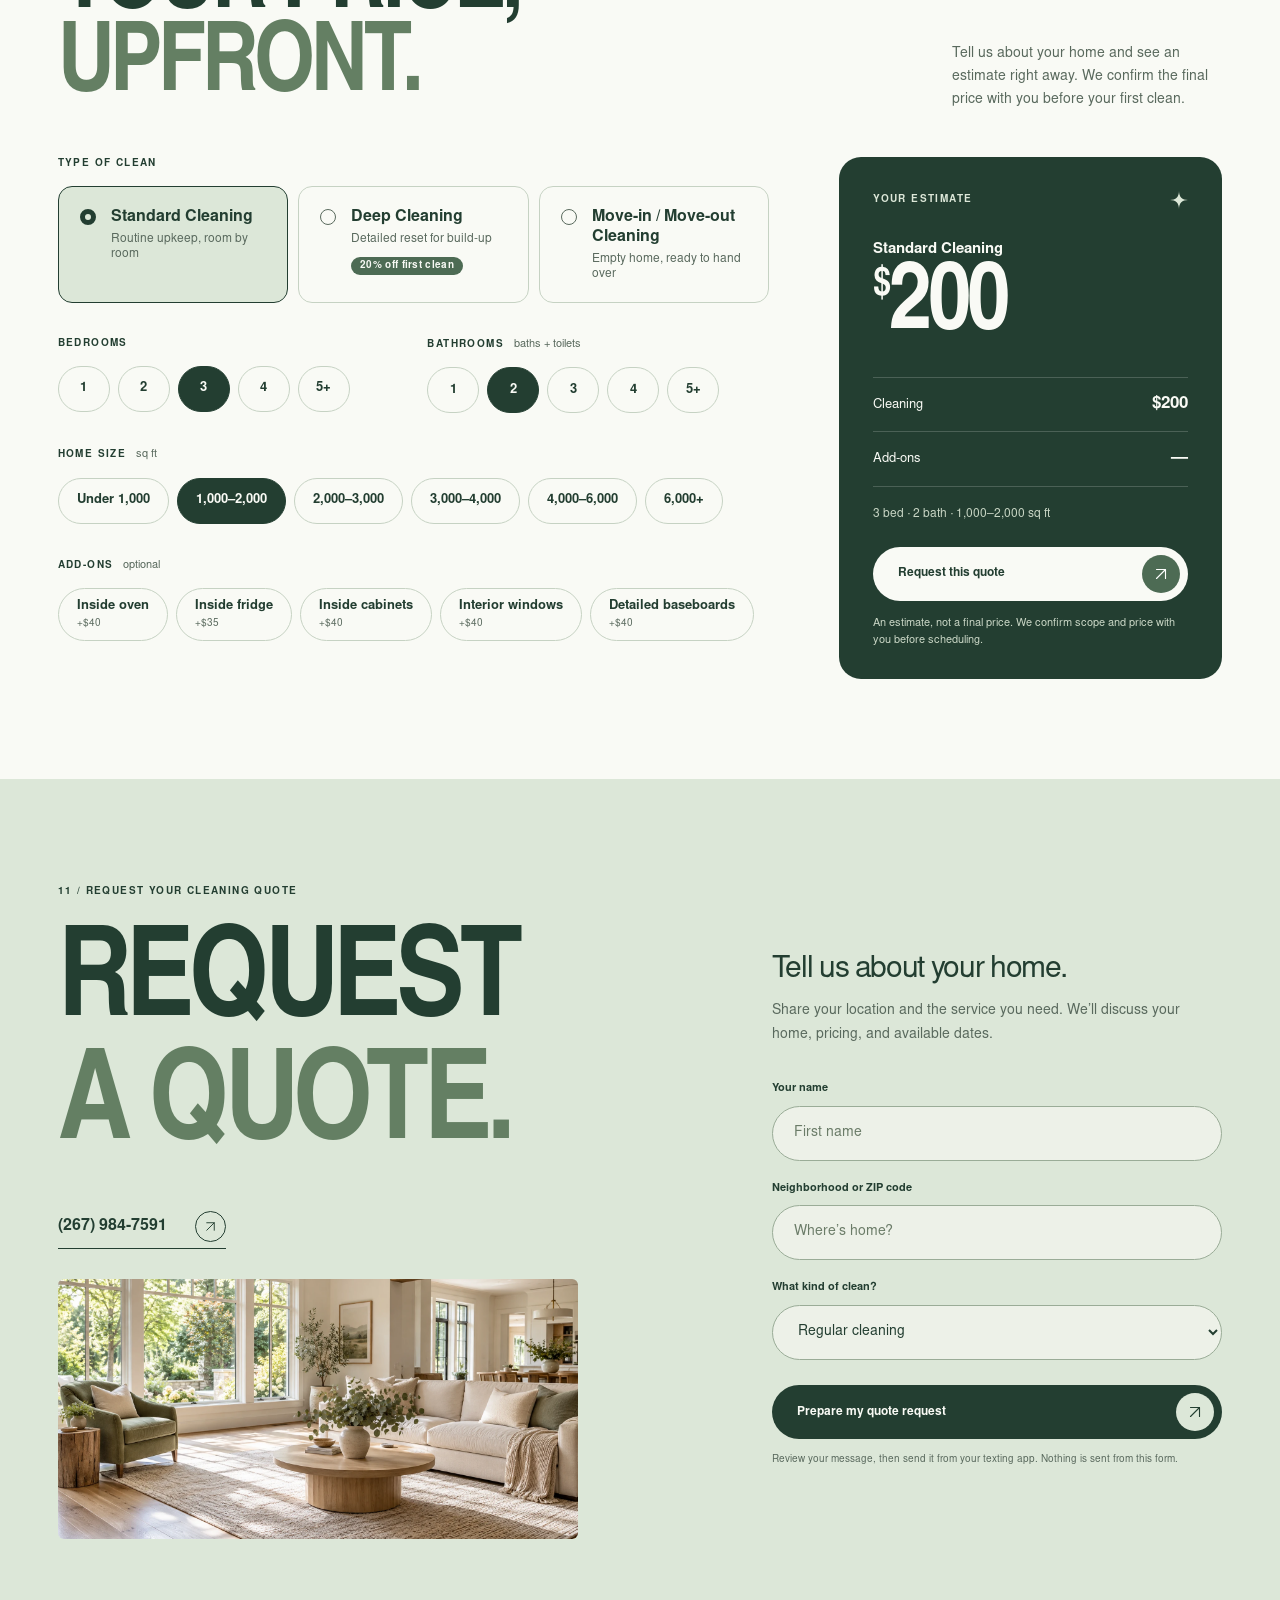
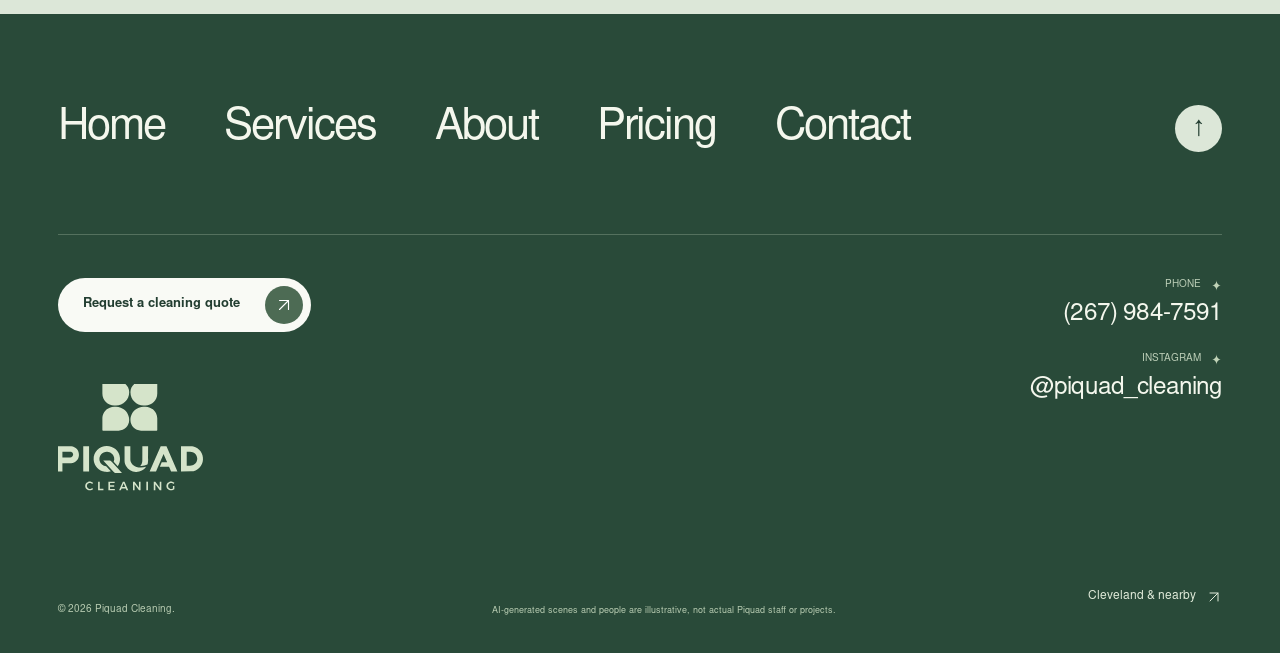
==== commit 383e2c67: "Use new stacked logo in header and footer Co-Authored-By: Claude Opus 5.5 <noreply@anthropic.com> Cl" ====
--- a/index.html
+++ b/index.html
@@ -33,7 +33,7 @@
     <symbol id="arrow-up" viewBox="0 0 24 24"><path d="M6 18 18 6M6 6h12v12"/></symbol>
     <symbol id="sparkle" viewBox="0 0 40 40"><path d="M20 0c0 13-7 20-20 20 13 0 20 7 20 20 0-13 7-20 20-20C27 20 20 13 20 0Z" fill="currentColor"/></symbol>
     <symbol id="mark" viewBox="0 0 48 54"><path d="M10 31V5h16a16 16 0 0 1 0 32h-5" fill="none" stroke="currentColor" stroke-width="4.5"/><path d="M6 50C5 35 14 29 28 29c1 14-8 23-22 21Z" fill="currentColor"/><path d="m7 48 14-14" stroke="#f8f9f4" stroke-width="1.5"/><path d="M20 12c0 5-2 7-7 7 5 0 7 2 7 7 0-5 2-7 7-7-5 0-7-2-7-7Z" fill="currentColor"/></symbol>
-    <symbol id="logo" viewBox="24 144 1948 600" fill="currentColor"><g><path d="M483.73,713.16c-5.41,2.44-10.88,3.65-16.4,3.65s-10.26-1.03-14.85-3.09c-4.6-2.05-8.66-4.87-12.18-8.44-3.52-3.57-6.25-7.77-8.2-12.58-1.95-4.81-2.92-9.98-2.92-15.5s.97-10.66,2.92-15.42c1.95-4.76,4.68-8.95,8.2-12.58,3.52-3.62,7.57-6.44,12.18-8.44,4.6-2,9.55-3,14.85-3s11.04,1.33,16.56,3.98c5.52,2.65,10.28,6.25,14.29,10.8l12.66-14.93c-3.68-3.79-7.9-7.01-12.66-9.66-4.76-2.65-9.77-4.71-15.02-6.17-5.25-1.46-10.63-2.19-16.15-2.19-8.55,0-16.42,1.46-23.62,4.38-7.2,2.92-13.56,7.04-19.08,12.34-5.52,5.3-9.8,11.44-12.83,18.43-3.03,6.98-4.55,14.59-4.55,22.81s1.51,15.75,4.55,22.89c3.03,7.14,7.22,13.37,12.58,18.67,5.36,5.3,11.63,9.44,18.83,12.42,7.2,2.98,14.96,4.46,23.3,4.46,5.52,0,10.96-.79,16.31-2.35,5.36-1.57,10.5-3.82,15.42-6.74,4.92-2.92,9.28-6.33,13.07-10.23l-12.82-13.47c-4.22,4.22-9.04,7.55-14.45,9.98Z"/><polygon points="599.32 620.87 577.56 620.87 577.56 734.5 648.35 734.5 648.35 716 599.32 716 599.32 620.87"/><polygon points="735.85 686.45 791.04 686.45 791.04 668.43 735.85 668.43 735.85 639.05 797.37 639.05 797.37 620.87 714.09 620.87 714.09 734.5 799.32 734.5 799.32 716.32 735.85 716.32 735.85 686.45"/><path d="M905.98,620.87l-50,113.64h22.73l10.2-24.84h55.05l10.24,24.84h23.22l-49.19-113.64h-22.24ZM896.17,691.97l20.2-49.19,20.29,49.19h-40.48Z"/><polygon points="1119.3 700.48 1060.69 620.87 1040.07 620.87 1040.07 734.5 1061.34 734.5 1061.34 655.07 1119.62 734.5 1140.4 734.5 1140.4 620.87 1119.3 620.87 1119.3 700.48"/><rect x="1217.02" y="620.87" width="21.75" height="113.64"/><polygon points="1394.63 700.49 1336.02 620.87 1315.4 620.87 1315.4 734.5 1336.67 734.5 1336.67 655.07 1394.95 734.5 1415.73 734.5 1415.73 620.87 1394.63 620.87 1394.63 700.49"/><path d="M1569.47,710.37c-2.68,1.57-5.51,2.94-8.52,4.08-5.58,2.11-10.9,3.17-15.99,3.17-5.52,0-10.66-1.03-15.42-3.08-4.76-2.05-8.93-4.92-12.5-8.6-3.57-3.68-6.36-7.93-8.36-12.74-2-4.81-3-10.04-3-15.67s1-10.82,3-15.59c2-4.76,4.79-8.95,8.36-12.58,3.57-3.62,7.71-6.47,12.42-8.52,4.71-2.06,9.82-3.08,15.34-3.08s11.47,1.16,17.21,3.49c5.73,2.33,10.71,5.49,14.93,9.49l12.34-14.93c-3.68-3.35-7.95-6.25-12.82-8.68-4.87-2.44-9.99-4.3-15.34-5.6-5.36-1.3-10.8-1.95-16.32-1.95-8.66,0-16.72,1.46-24.19,4.38-7.47,2.92-13.99,7.04-19.56,12.34-5.57,5.3-9.9,11.44-12.99,18.43-3.08,6.98-4.62,14.59-4.62,22.81s1.51,15.88,4.55,22.97c3.03,7.09,7.31,13.29,12.82,18.59,5.52,5.3,11.88,9.44,19.07,12.42,7.2,2.98,15.07,4.46,23.62,4.46,5.19,0,10.5-.62,15.91-1.87,5.41-1.24,10.63-3,15.67-5.28,5.03-2.27,9.5-4.87,13.39-7.79v-42.7h-18.99v32.04Z"/></g><g><path d="M1920.32,435.01c-30.01,29.9-67.75,48.82-109.87,49.01l-134.11.62.02-334.97,130.55.16c11.08.01,22.16.95,32.99,3.3,79.42,17.21,134.88,94.2,127.74,176.95-2.17,40.01-19.42,75.58-47.32,104.93ZM1891.71,313.54c-2.49-51.88-46.13-88.67-95.9-88.28l-43.33.34-.05,183.44,47.5-.32c4.42-.03,8.85-.24,13.22-.9,45.04-6.88,80.84-46.6,78.55-94.28Z"/><path d="M220.15,375.37l-115.53.71.04,108.46-76.64-.03-.06-334.8,193.71.02c29.94.1,55.92,17.79,74.74,39.25,20.85,24.33,28.69,52.47,26.76,84.85-3.22,53.97-47.32,99.04-103.03,101.55ZM242.26,244.48c-6.63-12.45-19.56-19.9-34.75-19.12l-102.9.05.08,75.4,102.72-.27c28.76-.08,48.34-30.67,34.84-56.05Z"/><polygon points="1396.15 421.72 1421.04 363.67 1492.76 363.2 1445.29 255.23 1345.22 484.52 1260.64 484.57 1334.59 316.54 1407.62 149.69 1483.97 149.78 1497.05 180.71 1628.88 484.28 1545.12 484.55 1517.88 421.82 1396.15 421.72"/><path d="M698.39,223.71c-32.04-1.39-60.55,11.19-79.97,33.51-20.12,23.13-28.29,54.23-21.03,84.53,9.98,41.63,45.56,69.99,87.13,74.1l61.54,66.96c-25.8,8.65-51.29,9.55-77.88,6.39-81.24-10.54-144.79-78.62-149.35-159.96-5.63-100.36,75.17-180.52,174.12-180.69,90.09-.16,167.41,65.76,174.55,157.28,2.99,38.42-6.52,76.23-29.3,108.83l-54.07-57.72c8.6-19.82,10.3-39.79,5.08-60.34-11.05-41.28-46.89-70.98-90.84-72.88Z"/><path d="M1036.03,395.2c44.81,42.52,119.67,44.62,178.95,27.45-31.72,45.93-83.68,70.56-137.68,68.17-52.55-2.33-102.61-31.06-129.24-78.01-12.45-21.96-19.56-44.78-19.58-70.44l-.14-192.59,76.55-.05.25,178.59c.04,26.26,12.35,49.3,30.88,66.88Z"/><polygon points="457.76 484.43 381.11 484.59 381.08 149.71 457.86 149.74 457.76 484.43"/><path d="M1231.09,394.6c-29.24,13.98-61.61,18.43-94.3,16.88,11.65-11.38,18.5-24.42,22.67-39,2.98-10.41,4.23-21.24,4.26-32.07l.54-190.68h76.48s-.06,169.25-.06,169.25c0,14.05-.61,28.1-2.03,42.07-1.34,13.14-3.25,24.53-7.55,33.54Z"/><path d="M894.28,505.88l-21.19.32-58.25-.19c-13.74-.04-24.22-6.97-33.21-16.76l-136.27-148.26,79.84-.23c15.48-.05,26.53,8.81,36.35,19.53l78.88,86.07,53.83,59.52Z"/></g></symbol>
+    <symbol id="logo" viewBox="24 40 1952 1458" fill="currentColor"><g><path d="M485.62,1467.12c-5.41,2.44-10.88,3.65-16.4,3.65s-10.26-1.03-14.85-3.09c-4.6-2.05-8.66-4.87-12.18-8.44-3.52-3.57-6.25-7.77-8.2-12.58-1.95-4.81-2.92-9.98-2.92-15.5s.97-10.66,2.92-15.42c1.95-4.76,4.68-8.95,8.2-12.58,3.52-3.62,7.57-6.44,12.18-8.44,4.6-2,9.55-3,14.85-3s11.04,1.33,16.56,3.98c5.52,2.65,10.28,6.25,14.29,10.8l12.66-14.93c-3.68-3.79-7.9-7.01-12.66-9.66-4.76-2.65-9.77-4.71-15.02-6.17-5.25-1.46-10.63-2.19-16.15-2.19-8.55,0-16.42,1.46-23.62,4.38-7.2,2.92-13.56,7.04-19.08,12.34-5.52,5.3-9.8,11.44-12.83,18.43-3.03,6.98-4.55,14.59-4.55,22.81s1.51,15.75,4.55,22.89c3.03,7.14,7.22,13.37,12.58,18.67,5.36,5.3,11.63,9.44,18.83,12.42,7.2,2.98,14.96,4.46,23.3,4.46,5.52,0,10.96-.79,16.31-2.35,5.36-1.57,10.5-3.82,15.42-6.74,4.92-2.92,9.28-6.33,13.07-10.23l-12.82-13.47c-4.22,4.22-9.04,7.55-14.45,9.98Z"/><polygon points="601.21 1374.83 579.46 1374.83 579.46 1488.47 650.24 1488.47 650.24 1469.96 601.21 1469.96 601.21 1374.83"/><polygon points="737.74 1440.42 792.93 1440.42 792.93 1422.4 737.74 1422.4 737.74 1393.01 799.26 1393.01 799.26 1374.83 715.98 1374.83 715.98 1488.47 801.21 1488.47 801.21 1470.29 737.74 1470.29 737.74 1440.42"/><path d="M907.87,1374.83l-50,113.64h22.73l10.2-24.84h55.05l10.24,24.84h23.22l-49.19-113.64h-22.24ZM898.06,1445.94l20.2-49.19,20.29,49.19h-40.48Z"/><polygon points="1121.19 1454.45 1062.58 1374.83 1041.96 1374.83 1041.96 1488.47 1063.23 1488.47 1063.23 1409.04 1121.51 1488.47 1142.29 1488.47 1142.29 1374.83 1121.19 1374.83 1121.19 1454.45"/><rect x="1218.92" y="1374.83" width="21.75" height="113.64"/><polygon points="1396.52 1454.45 1337.91 1374.83 1317.3 1374.83 1317.3 1488.47 1338.56 1488.47 1338.56 1409.03 1396.84 1488.47 1417.62 1488.47 1417.62 1374.83 1396.52 1374.83 1396.52 1454.45"/><path d="M1571.36,1464.34c-2.68,1.57-5.51,2.94-8.52,4.08-5.58,2.11-10.9,3.17-15.99,3.17-5.52,0-10.66-1.03-15.42-3.08-4.76-2.05-8.93-4.92-12.5-8.6-3.57-3.68-6.36-7.93-8.36-12.74-2-4.81-3-10.04-3-15.67s1-10.82,3-15.59c2-4.76,4.79-8.95,8.36-12.58,3.57-3.62,7.71-6.47,12.42-8.52,4.71-2.06,9.82-3.08,15.34-3.08s11.47,1.16,17.21,3.49c5.73,2.33,10.71,5.49,14.93,9.49l12.34-14.93c-3.68-3.35-7.95-6.25-12.82-8.68-4.87-2.44-9.99-4.3-15.34-5.6-5.36-1.3-10.8-1.95-16.32-1.95-8.66,0-16.72,1.46-24.19,4.38-7.47,2.92-13.99,7.04-19.56,12.34-5.57,5.3-9.9,11.44-12.99,18.43-3.08,6.98-4.62,14.59-4.62,22.81s1.51,15.88,4.55,22.97c3.03,7.09,7.31,13.29,12.82,18.59,5.52,5.3,11.88,9.44,19.07,12.42,7.2,2.98,15.07,4.46,23.62,4.46,5.19,0,10.5-.62,15.91-1.87,5.41-1.24,10.63-3,15.67-5.28,5.03-2.27,9.5-4.87,13.39-7.79v-42.7h-18.99v32.04Z"/></g><path d="M816.38,364.4h-22.35c-87.17,0-157.83-70.66-157.83-157.83V56.41c0-5.03,4.08-9.12,9.12-9.12h205.94c77.53,0,140.37,62.85,140.37,140.37v1.49c0,96.78-78.46,175.24-175.24,175.24ZM1183.62,364.4h22.35c87.17,0,157.83-70.66,157.83-157.83V56.41c0-5.03-4.08-9.12-9.12-9.12h-205.94c-77.53,0-140.37,62.85-140.37,140.37v1.49c0,96.78,78.46,175.24,175.24,175.24ZM1008.38,556.33v1.49c0,77.53,62.85,140.37,140.37,140.37h205.94c5.03,0,9.12-4.08,9.12-9.12v-150.15c0-87.17-70.66-157.83-157.83-157.83h-22.35c-96.78,0-175.24,78.46-175.24,175.24ZM816.38,381.09h-22.35c-87.17,0-157.83,70.66-157.83,157.83v150.15c0,5.03,4.08,9.12,9.12,9.12h205.94c77.53,0,140.37-62.85,140.37-140.37v-1.49c0-96.78-78.46-175.24-175.24-175.24Z"/><g><path d="M1922.21,1188.97c-30.01,29.9-67.75,48.82-109.87,49.01l-134.11.62.02-334.97,130.55.16c11.08.01,22.16.95,32.99,3.3,79.42,17.21,134.88,94.2,127.74,176.95-2.17,40.01-19.42,75.58-47.32,104.93ZM1893.6,1067.51c-2.49-51.88-46.13-88.67-95.9-88.28l-43.33.34-.05,183.44,47.5-.32c4.42-.03,8.85-.24,13.22-.9,45.04-6.88,80.84-46.6,78.55-94.28Z"/><path d="M222.04,1129.34l-115.53.71.04,108.46-76.64-.03-.06-334.8,193.71.02c29.94.1,55.92,17.79,74.74,39.25,20.85,24.33,28.69,52.47,26.76,84.85-3.22,53.97-47.32,99.04-103.03,101.55ZM244.15,998.44c-6.63-12.45-19.56-19.9-34.75-19.12l-102.9.05.08,75.4,102.72-.27c28.76-.08,48.34-30.67,34.84-56.05Z"/><polygon points="1398.04 1175.68 1422.93 1117.63 1494.65 1117.17 1447.18 1009.2 1347.11 1238.49 1262.53 1238.54 1336.49 1070.5 1409.51 903.66 1485.86 903.75 1498.94 934.68 1630.77 1238.24 1547.02 1238.51 1519.77 1175.78 1398.04 1175.68"/><path d="M700.29,977.67c-32.04-1.39-60.55,11.19-79.97,33.51-20.12,23.13-28.29,54.23-21.03,84.53,9.98,41.63,45.56,69.99,87.13,74.1l61.54,66.96c-25.8,8.65-51.29,9.55-77.88,6.39-81.24-10.54-144.79-78.62-149.35-159.96-5.63-100.36,75.17-180.52,174.12-180.69,90.09-.16,167.41,65.76,174.55,157.28,2.99,38.42-6.52,76.23-29.3,108.83l-54.07-57.72c8.6-19.82,10.3-39.79,5.08-60.34-11.05-41.28-46.89-70.98-90.84-72.88Z"/><path d="M1037.92,1149.16c44.81,42.52,119.67,44.62,178.95,27.45-31.72,45.93-83.68,70.56-137.68,68.17-52.55-2.33-102.61-31.06-129.24-78.01-12.45-21.96-19.56-44.78-19.58-70.44l-.14-192.59,76.55-.05.25,178.59c.04,26.26,12.35,49.3,30.88,66.88Z"/><polygon points="459.65 1238.4 383 1238.56 382.97 903.67 459.75 903.71 459.65 1238.4"/><path d="M1232.99,1148.56c-29.24,13.98-61.61,18.43-94.3,16.88,11.65-11.38,18.5-24.42,22.67-39,2.98-10.41,4.23-21.24,4.26-32.07l.54-190.68h76.48s-.06,169.25-.06,169.25c0,14.05-.61,28.1-2.03,42.07-1.34,13.14-3.25,24.53-7.55,33.54Z"/><path d="M896.17,1259.84l-21.19.32-58.25-.19c-13.74-.04-24.22-6.97-33.21-16.76l-136.27-148.26,79.84-.23c15.48-.05,26.53,8.81,36.35,19.53l78.88,86.07,53.83,59.52Z"/></g></symbol>
     <symbol id="check" viewBox="0 0 24 24"><path d="m6 12 4 4 8-8"/><circle cx="12" cy="12" r="10"/></symbol>
     <symbol id="pin" viewBox="0 0 24 24"><path d="M19 10c0 5-7 11-7 11S5 15 5 10a7 7 0 1 1 14 0Z"/><circle cx="12" cy="10" r="2"/></symbol>
     <symbol id="phone" viewBox="0 0 24 24"><path d="m7 3 3 5-3 3c2 3 3 4 6 6l3-3 5 3c0 3-2 4-4 4C9 21 3 15 3 7c0-2 1-4 4-4Z"/></symbol>
@@ -49,7 +49,7 @@
       <div class="hero-image-wrap"><img id="hero-image" src="assets/team-hero.webp" width="1672" height="941" fetchpriority="high" alt="Illustrative cleaning team in soft green uniforms working together in a sunlit home"></div>
       <div class="hero-shade" aria-hidden="true"></div>
       <header class="header">
-        <a class="brand" href="#home" aria-label="Piquad Cleaning home"><svg class="brand-logo" viewBox="0 0 1948 600" aria-hidden="true"><use href="#logo"/></svg></a>
+        <a class="brand" href="#home" aria-label="Piquad Cleaning home"><svg class="brand-logo" viewBox="24 40 1952 1458" aria-hidden="true"><use href="#logo"/></svg></a>
         <nav class="desktop-nav" aria-label="Main navigation"><a href="#services">Services</a><a href="#approach">Our approach</a><a href="#about">About us</a><a href="#estimate">Pricing</a><a href="#contact">Contact</a></nav>
         <div class="header-actions"><button class="button button-glass header-cta" data-inquiry>Get a quote <span class="button-arrow" aria-hidden="true"><svg class="icon"><use href="#arrow-up"/></svg></span></button><button class="menu-toggle" aria-expanded="false" aria-controls="mobile-nav" aria-label="Open navigation"><span></span><span></span></button></div>
         <nav id="mobile-nav" class="mobile-nav" aria-label="Mobile navigation" hidden><a href="#services">Services <span>01</span></a><a href="#approach">Our approach <span>02</span></a><a href="#about">About us <span>03</span></a><a href="#estimate">Pricing <span>04</span></a><a href="#contact">Get in touch <span>05</span></a></nav>
@@ -113,7 +113,7 @@
   <section class="contact content-section" id="contact" aria-labelledby="contact-title"><div class="contact-grid"><div class="contact-copy reveal"><p class="eyebrow">11 / REQUEST YOUR CLEANING QUOTE</p><h2 id="contact-title">REQUEST<br><span>A QUOTE.</span></h2><a class="text-link" href="tel:+12679847591">(267) 984-7591 <svg class="icon"><use href="#arrow-up"/></svg></a><figure class="contact-photo"><img src="assets/living.webp" width="1672" height="941" alt="Illustrative sunlit living room with natural materials and a cream sofa" loading="lazy"></figure></div><div class="contact-form-wrap reveal"><h3>Tell us about your home.</h3><p>Share your location and the service you need. We’ll discuss your home, pricing, and available dates.</p><form id="contact-form"><label>Your name<input name="name" autocomplete="given-name" placeholder="First name" maxlength="80" required></label><label>Neighborhood or ZIP code<input name="location" autocomplete="address-level2" placeholder="Where’s home?" maxlength="120" required></label><label>What kind of clean?<select name="service"><option>Regular cleaning</option><option>Deep cleaning</option><option>Move-in / move-out cleaning</option><option>I’d like some guidance</option></select></label><button class="button button-dark form-submit" type="submit">Prepare my quote request <span class="button-arrow" aria-hidden="true"><svg class="icon"><use href="#arrow-up"/></svg></span></button><p class="form-note">Review your message, then send it from your texting app. Nothing is sent from this form.</p></form></div></div>
   </section>
 </main>
-<footer class="footer footer-airy"><div class="footer-shell"><div class="footer-nav-row reveal"><nav class="footer-nav" aria-label="Footer navigation"><a href="#home">Home</a><a href="#services">Services</a><a href="#about">About</a><a href="#estimate">Pricing</a><a href="#contact">Contact</a></nav><a class="footer-top-link" href="#home" aria-label="Back to top">↑</a></div><div class="footer-middle"><div class="footer-inquiry reveal"><button class="button button-light" data-inquiry>Request a cleaning quote <span class="button-arrow" aria-hidden="true"><svg class="icon"><use href="#arrow-up"/></svg></span></button><a class="brand" href="#home" aria-label="Piquad Cleaning home"><svg class="brand-logo" viewBox="0 0 1948 600" aria-hidden="true"><use href="#logo"/></svg></a></div><div class="footer-contacts reveal"><div class="footer-contact-item"><span>PHONE <svg aria-hidden="true"><use href="#sparkle"/></svg></span><a href="tel:+12679847591">(267) 984-7591</a></div><div class="footer-contact-item"><span>INSTAGRAM <svg aria-hidden="true"><use href="#sparkle"/></svg></span><a href="https://www.instagram.com/piquad_cleaning/" target="_blank" rel="noopener noreferrer">@piquad_cleaning<span class="sr-only"> (opens in a new tab)</span></a></div></div></div><div class="footer-end reveal"><span>© <span id="year">2026</span> Piquad Cleaning.</span><p>AI-generated scenes and people are illustrative, not actual Piquad staff or projects.</p><a href="#area">Cleveland & nearby <svg class="icon"><use href="#arrow-up"/></svg></a></div></div></footer>
+<footer class="footer footer-airy"><div class="footer-shell"><div class="footer-nav-row reveal"><nav class="footer-nav" aria-label="Footer navigation"><a href="#home">Home</a><a href="#services">Services</a><a href="#about">About</a><a href="#estimate">Pricing</a><a href="#contact">Contact</a></nav><a class="footer-top-link" href="#home" aria-label="Back to top">↑</a></div><div class="footer-middle"><div class="footer-inquiry reveal"><button class="button button-light" data-inquiry>Request a cleaning quote <span class="button-arrow" aria-hidden="true"><svg class="icon"><use href="#arrow-up"/></svg></span></button><a class="brand" href="#home" aria-label="Piquad Cleaning home"><svg class="brand-logo" viewBox="24 40 1952 1458" aria-hidden="true"><use href="#logo"/></svg></a></div><div class="footer-contacts reveal"><div class="footer-contact-item"><span>PHONE <svg aria-hidden="true"><use href="#sparkle"/></svg></span><a href="tel:+12679847591">(267) 984-7591</a></div><div class="footer-contact-item"><span>INSTAGRAM <svg aria-hidden="true"><use href="#sparkle"/></svg></span><a href="https://www.instagram.com/piquad_cleaning/" target="_blank" rel="noopener noreferrer">@piquad_cleaning<span class="sr-only"> (opens in a new tab)</span></a></div></div></div><div class="footer-end reveal"><span>© <span id="year">2026</span> Piquad Cleaning.</span><p>AI-generated scenes and people are illustrative, not actual Piquad staff or projects.</p><a href="#area">Cleveland & nearby <svg class="icon"><use href="#arrow-up"/></svg></a></div></div></footer>
 
   <dialog data-lenis-prevent id="inquiry-dialog" aria-labelledby="inquiry-title"><div class="dialog-inner"><button class="dialog-close" aria-label="Close inquiry">×</button><p class="eyebrow">A LITTLE ABOUT YOUR HOME</p><h2 id="inquiry-title">Let’s plan your<br>cleaning quote.</h2><p class="dialog-intro">Tell us what you have in mind. Share your location and the service you need. We’ll discuss your home, pricing, and available dates.</p><form id="inquiry-form"><div class="form-grid"><label>Your name<input name="name" autocomplete="given-name" placeholder="First name" maxlength="80" required></label><label>Neighborhood or ZIP<input name="location" autocomplete="address-level2" placeholder="Where’s home?" maxlength="120" required></label></div><label>What kind of clean?<select name="service" id="inquiry-service"><option>Regular cleaning</option><option>Deep cleaning</option><option>Move-in / move-out cleaning</option><option>I’d like some guidance</option></select></label><label>Anything you’d like us to know? <span class="optional">(optional)</span><textarea name="notes" rows="3" placeholder="Your space, preferred timing, or the details that matter to you…" maxlength="1500"></textarea></label><button class="button button-dark form-submit" type="submit">Prepare my quote request <span class="button-arrow" aria-hidden="true"><svg class="icon"><use href="#arrow"/></svg></span></button><p class="form-note">You’ll review your message before sending it by text. Nothing is sent from this form.</p></form><div id="inquiry-ready" hidden><p class="ready-label">Your message is ready.</p><textarea id="message-preview" aria-label="Your inquiry message" rows="6" readonly></textarea><a id="sms-link" class="button button-dark" href="sms:+12679847591">Open text message <span class="button-arrow" aria-hidden="true"><svg class="icon"><use href="#arrow-up"/></svg></span></a><div class="ready-actions"><button id="copy-inquiry" class="text-link">Copy message</button><button id="edit-inquiry" class="text-link">Edit details</button></div><p class="form-note">Send from your texting app to (267) 984-7591. On a computer? Copy your message and <a href="https://www.instagram.com/piquad_cleaning/" target="_blank" rel="noopener noreferrer">send it on Instagram<span class="sr-only"> (opens in a new tab)</span></a>.</p><p id="copy-status" class="status" role="status" aria-live="polite"></p></div><div class="dialog-phone">Prefer a conversation? <a href="tel:+12679847591">Call (267) 984-7591</a></div></div></dialog>
 
--- a/refinements.css
+++ b/refinements.css
@@ -454,7 +454,7 @@
 .trust-facts strong{white-space:nowrap}
 @media(max-width:760px){.trust .trust-facts{grid-template-columns:.7fr 1.3fr 1.2fr}}
 /* Wordmark logo: inherits color from its context (white on the hero, green in the footer). */
-.brand-logo{display:block;height:44px;width:auto;aspect-ratio:1948/600}
-.footer-inquiry>.brand .brand-logo{height:56px}
-@media(max-width:760px){.header .brand-logo{height:36px}.footer-inquiry>.brand .brand-logo{height:46px}}
-@media(max-width:365px){.header .brand-logo{height:31px}}
+.brand-logo{display:block;height:68px;width:auto;aspect-ratio:1952/1458}
+.footer-inquiry>.brand .brand-logo{height:110px}
+@media(max-width:760px){.header .brand-logo{height:54px}.footer-inquiry>.brand .brand-logo{height:88px}}
+@media(max-width:365px){.header .brand-logo{height:48px}}
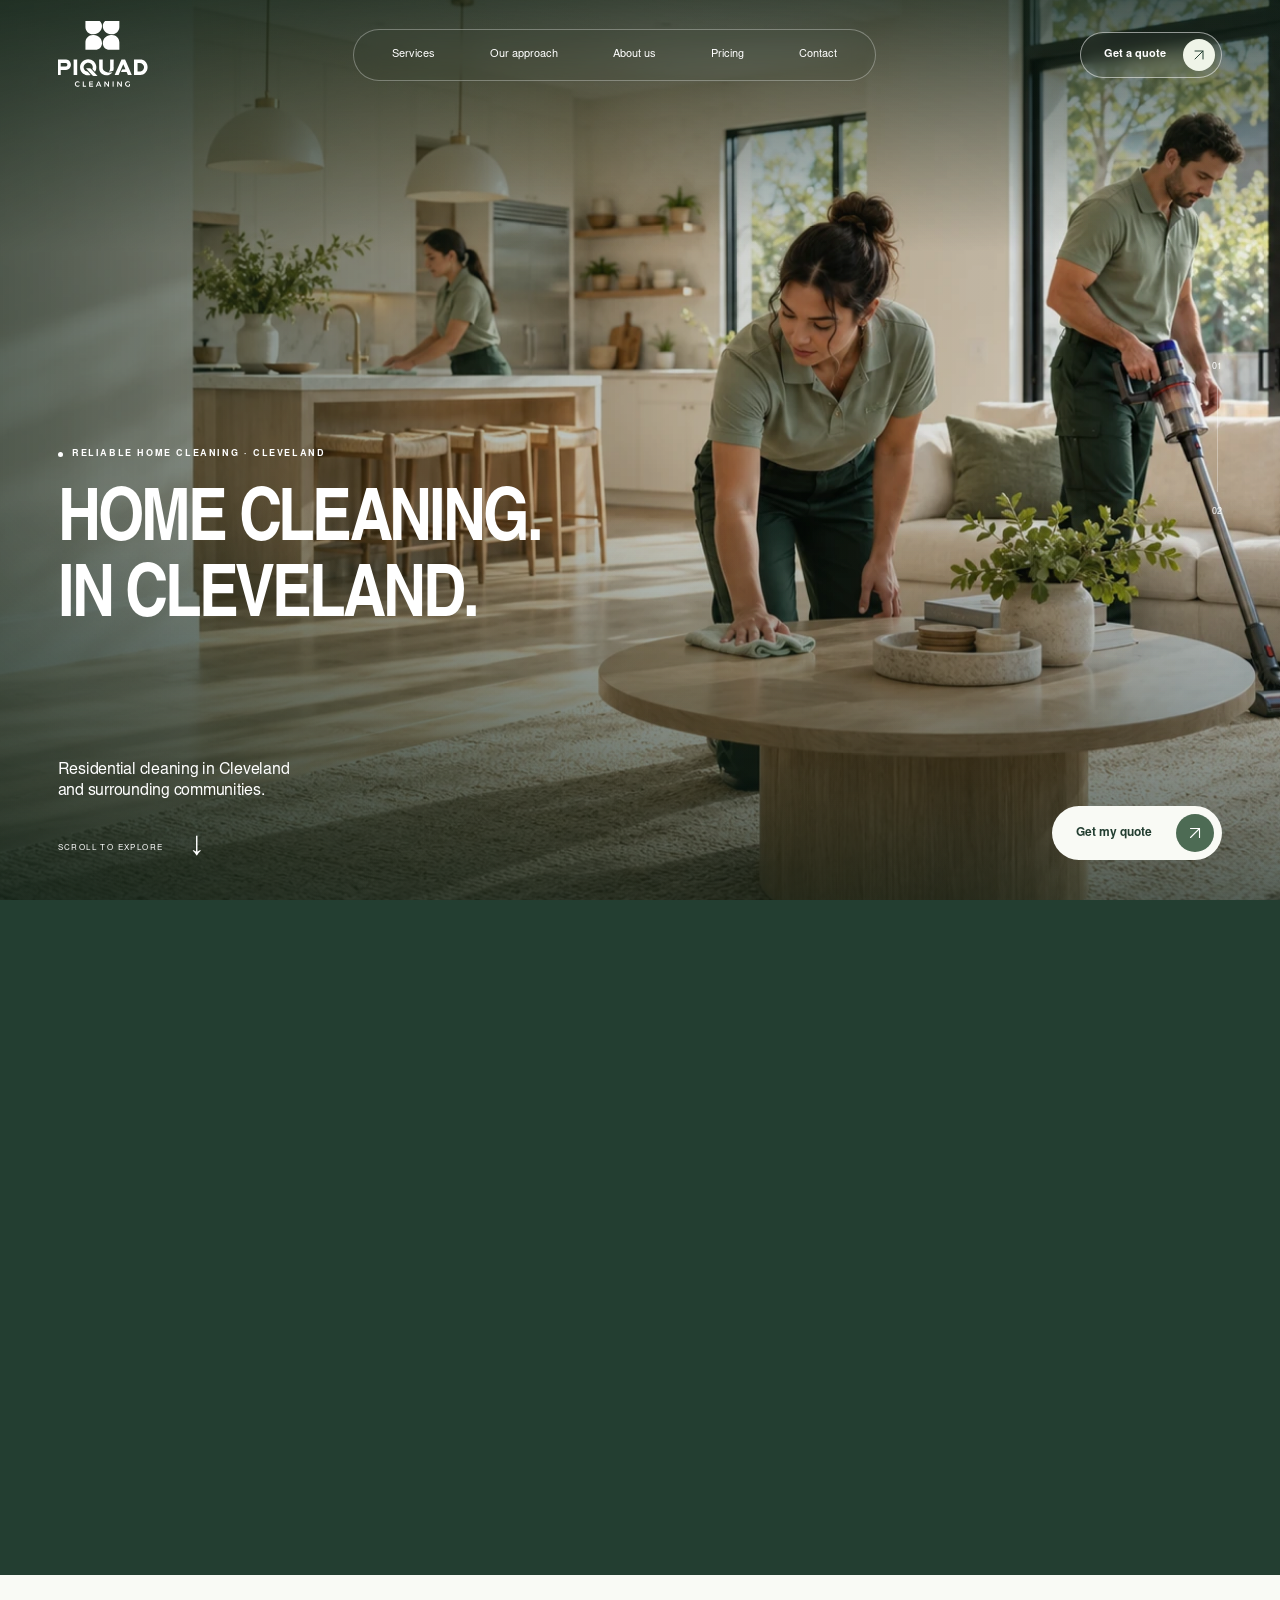
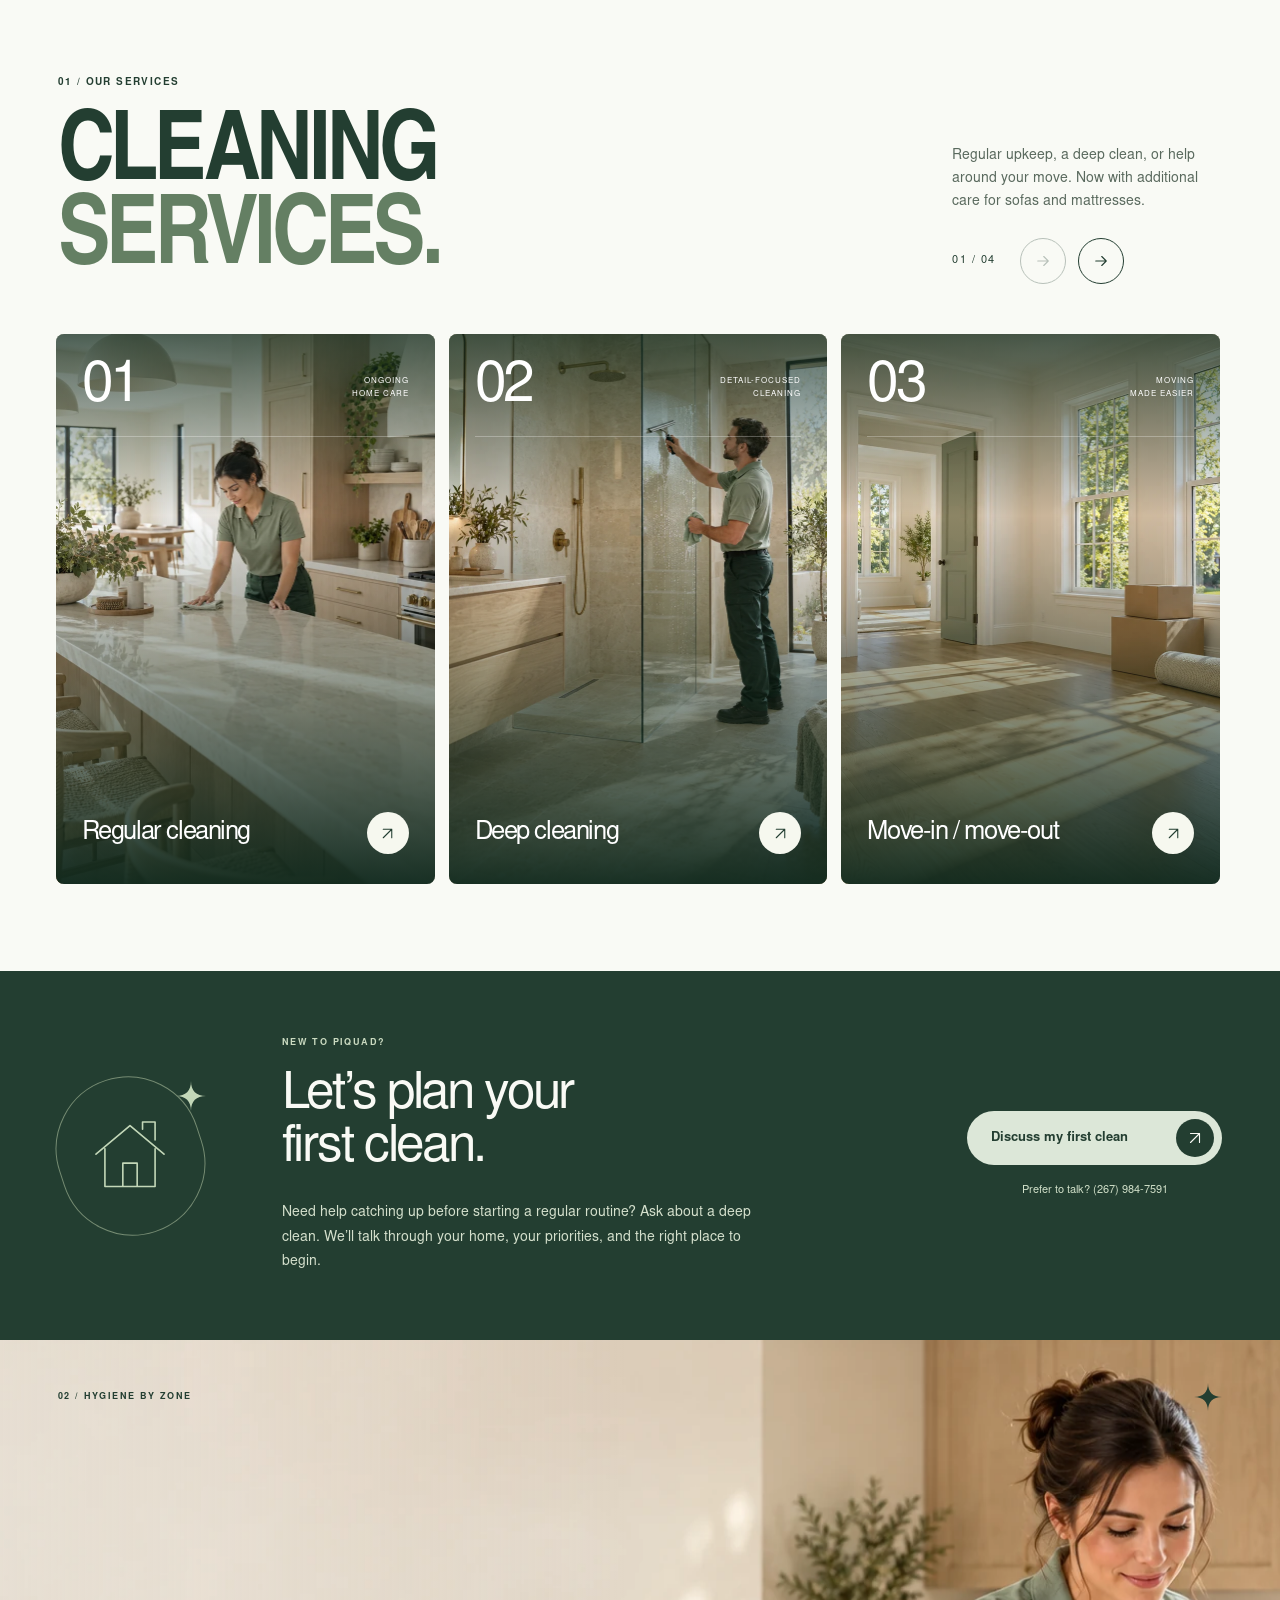
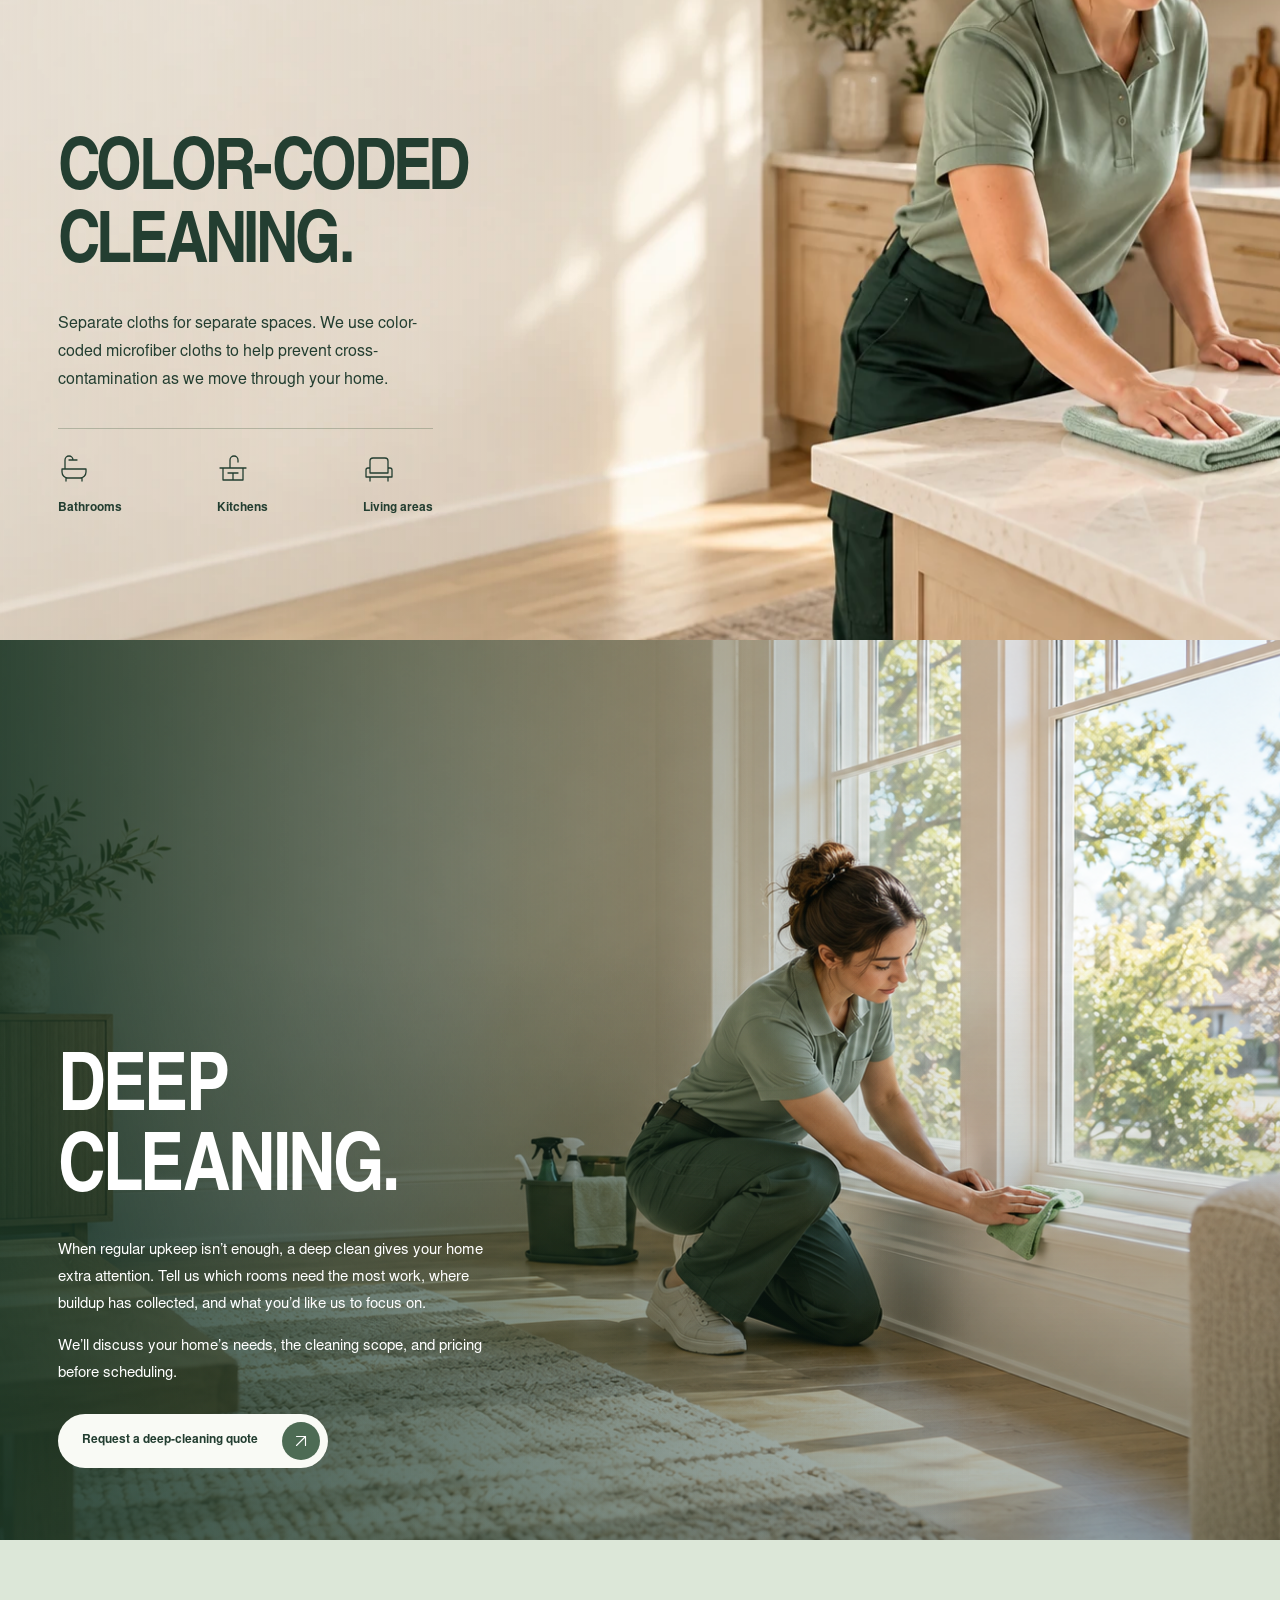
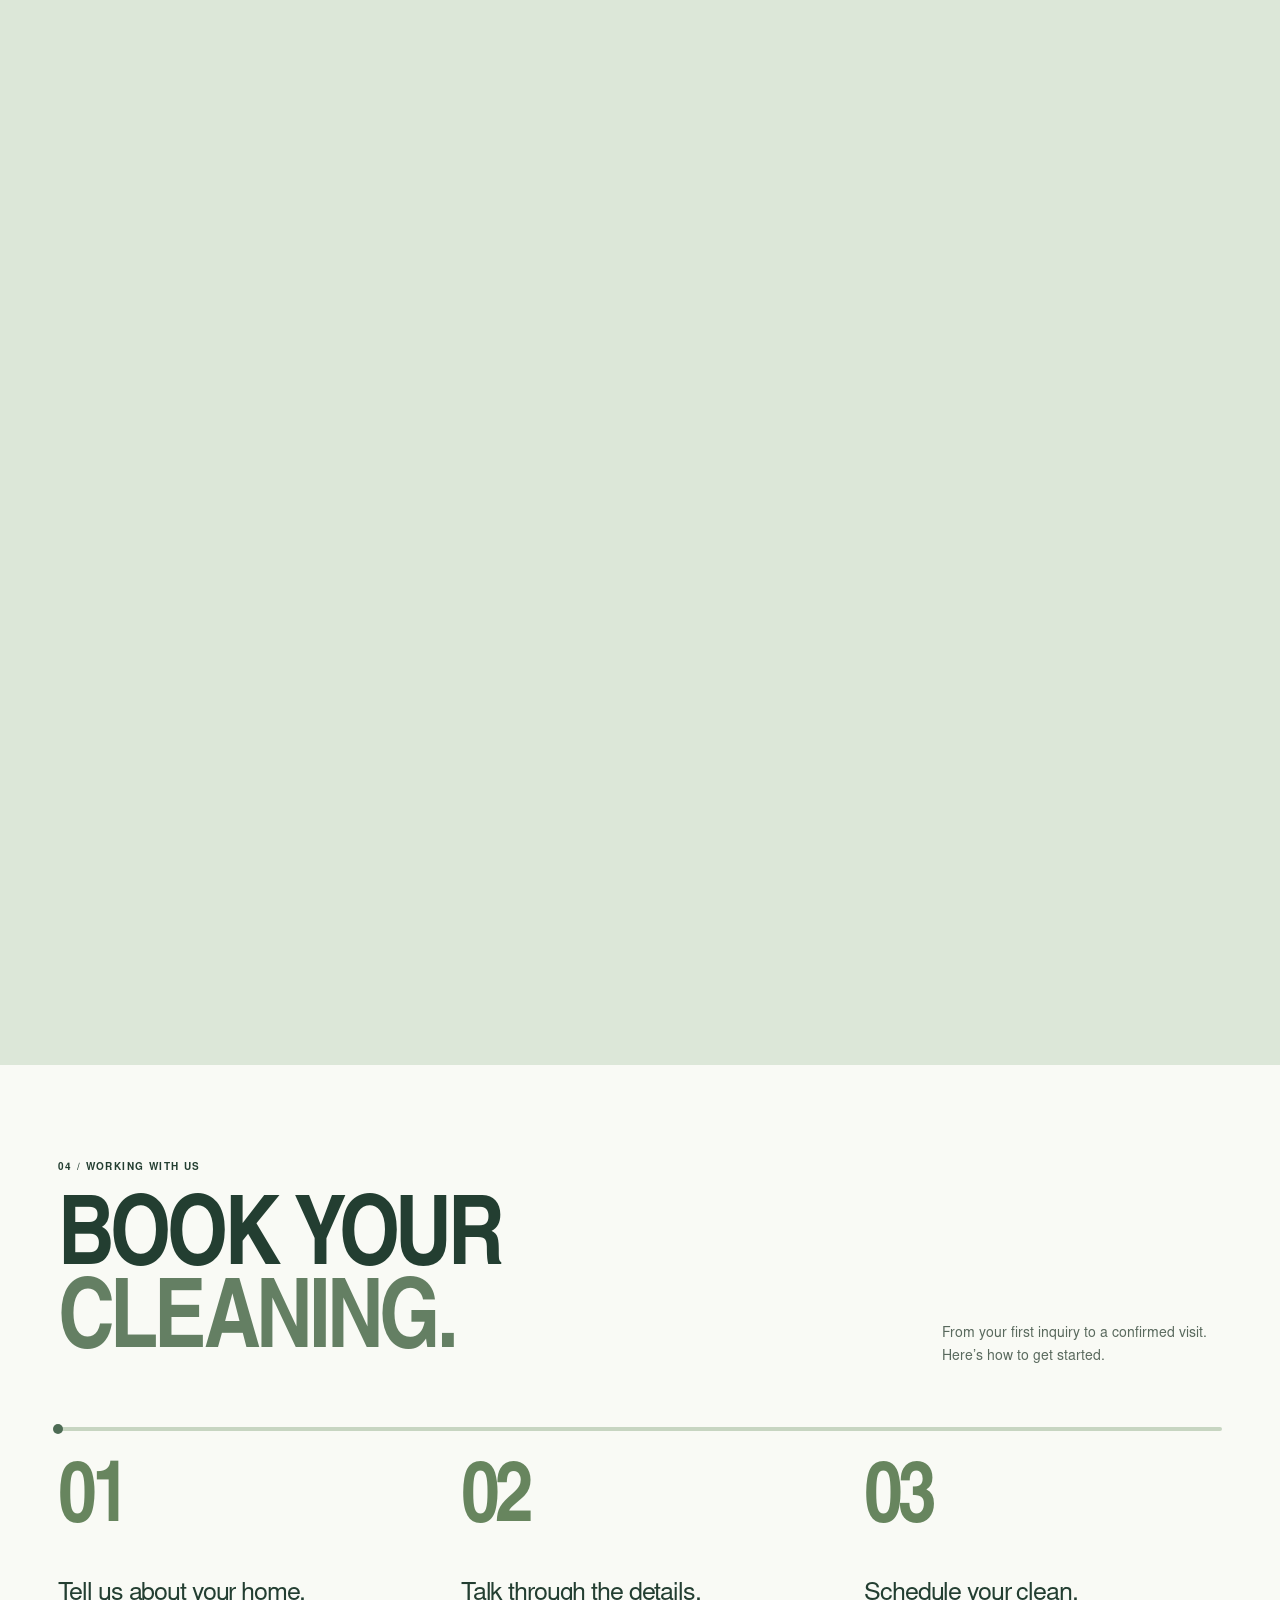
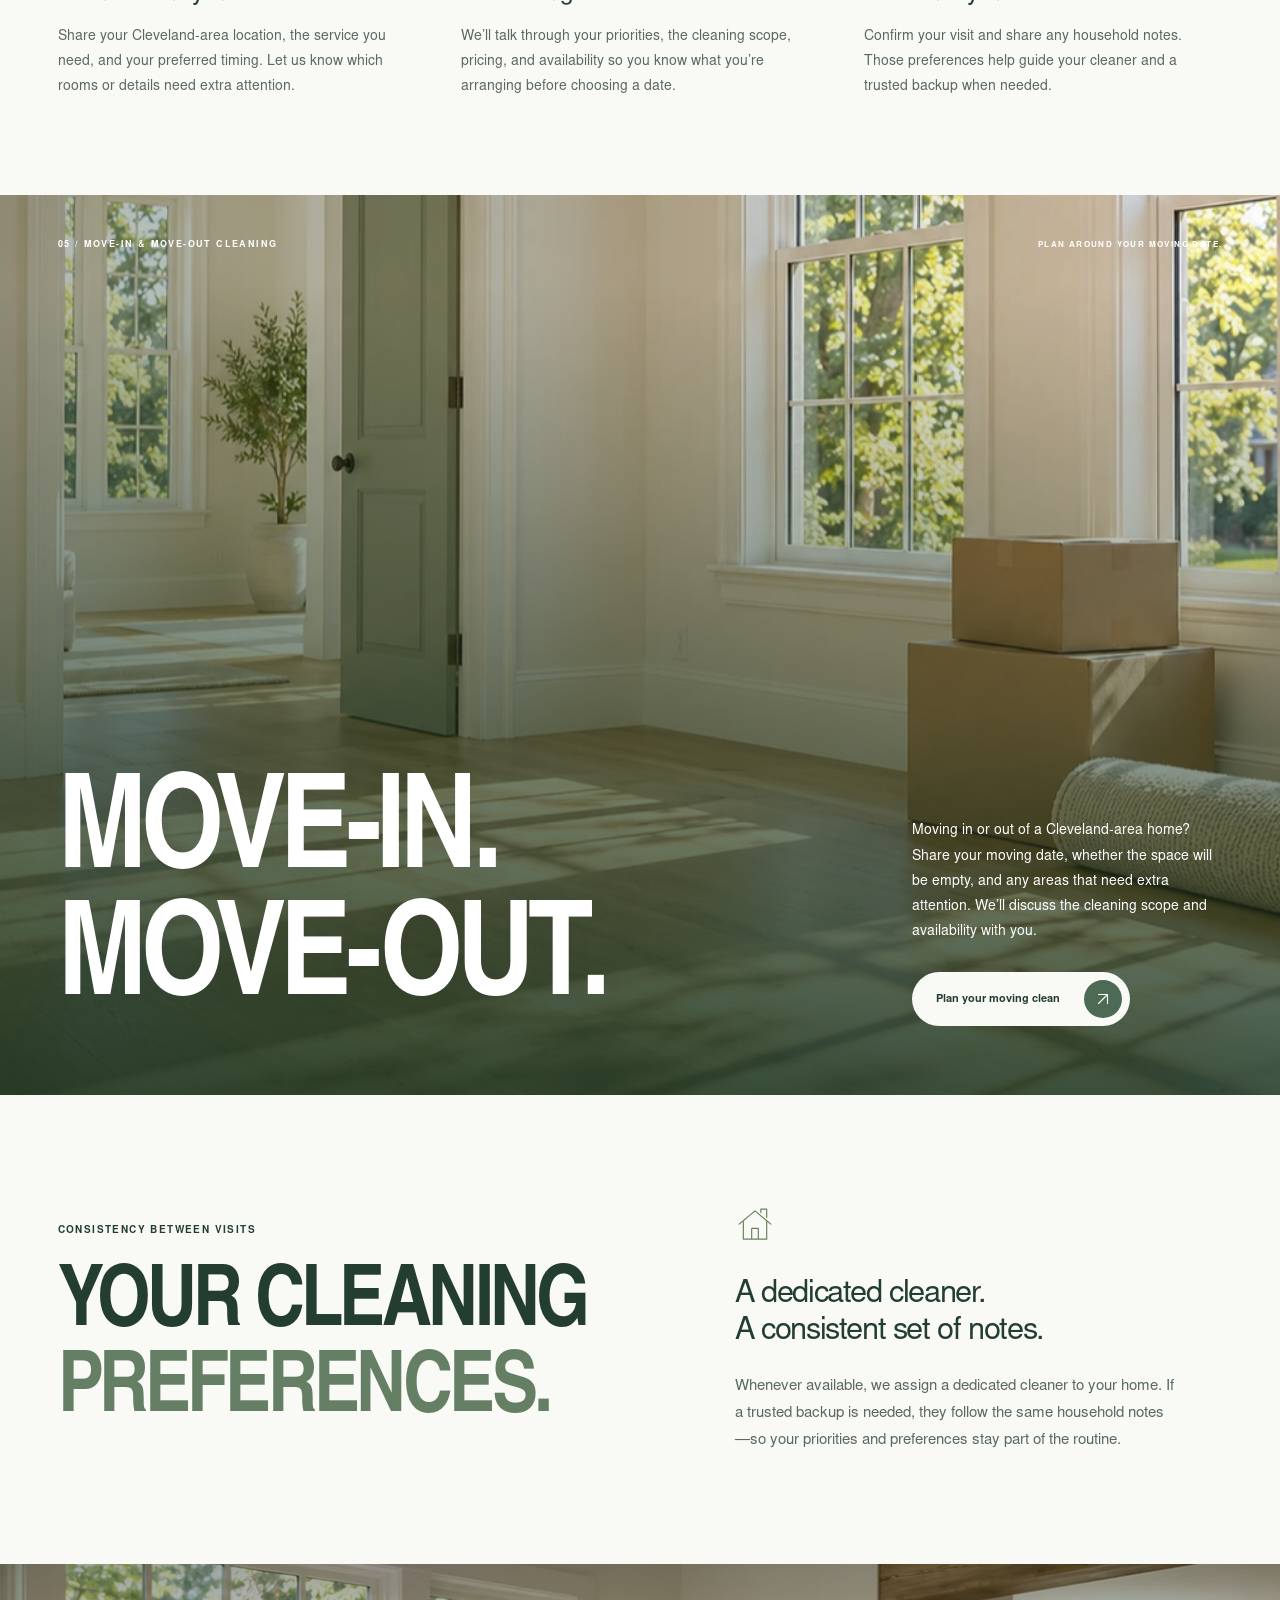
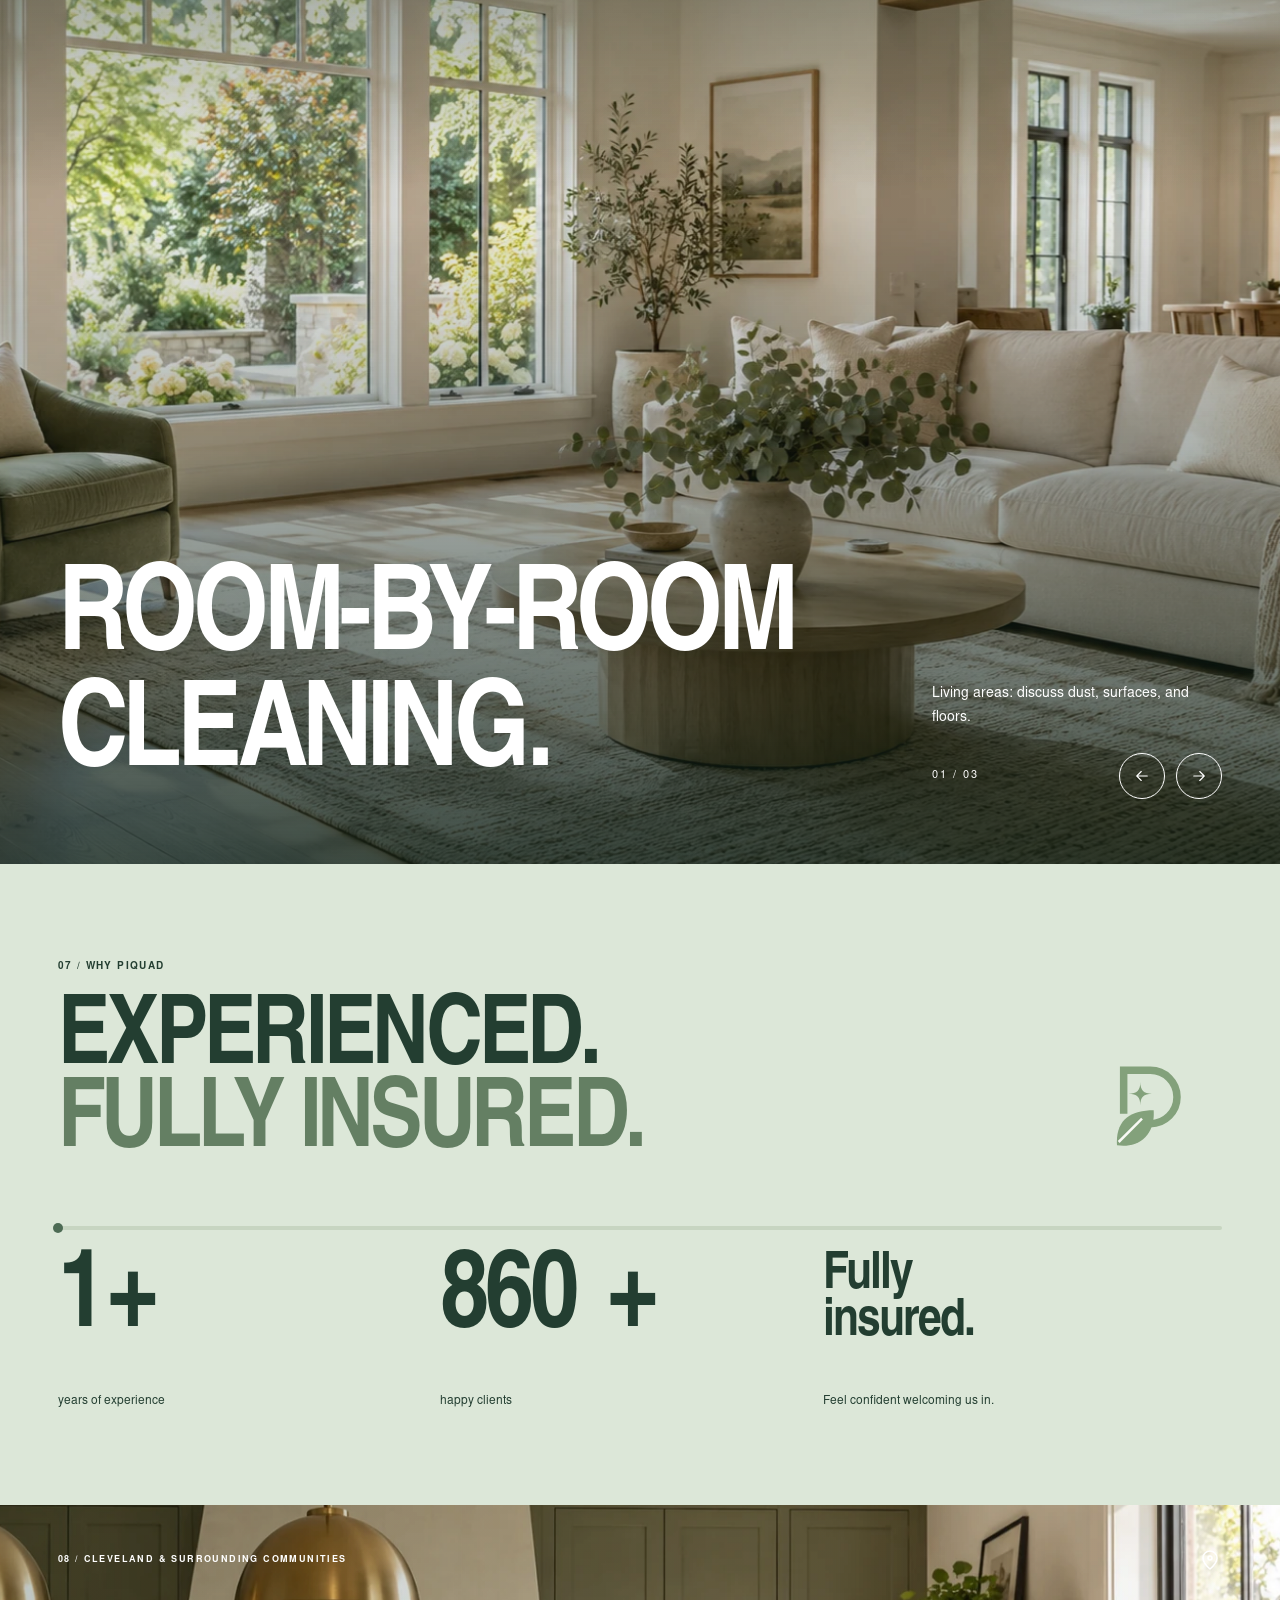
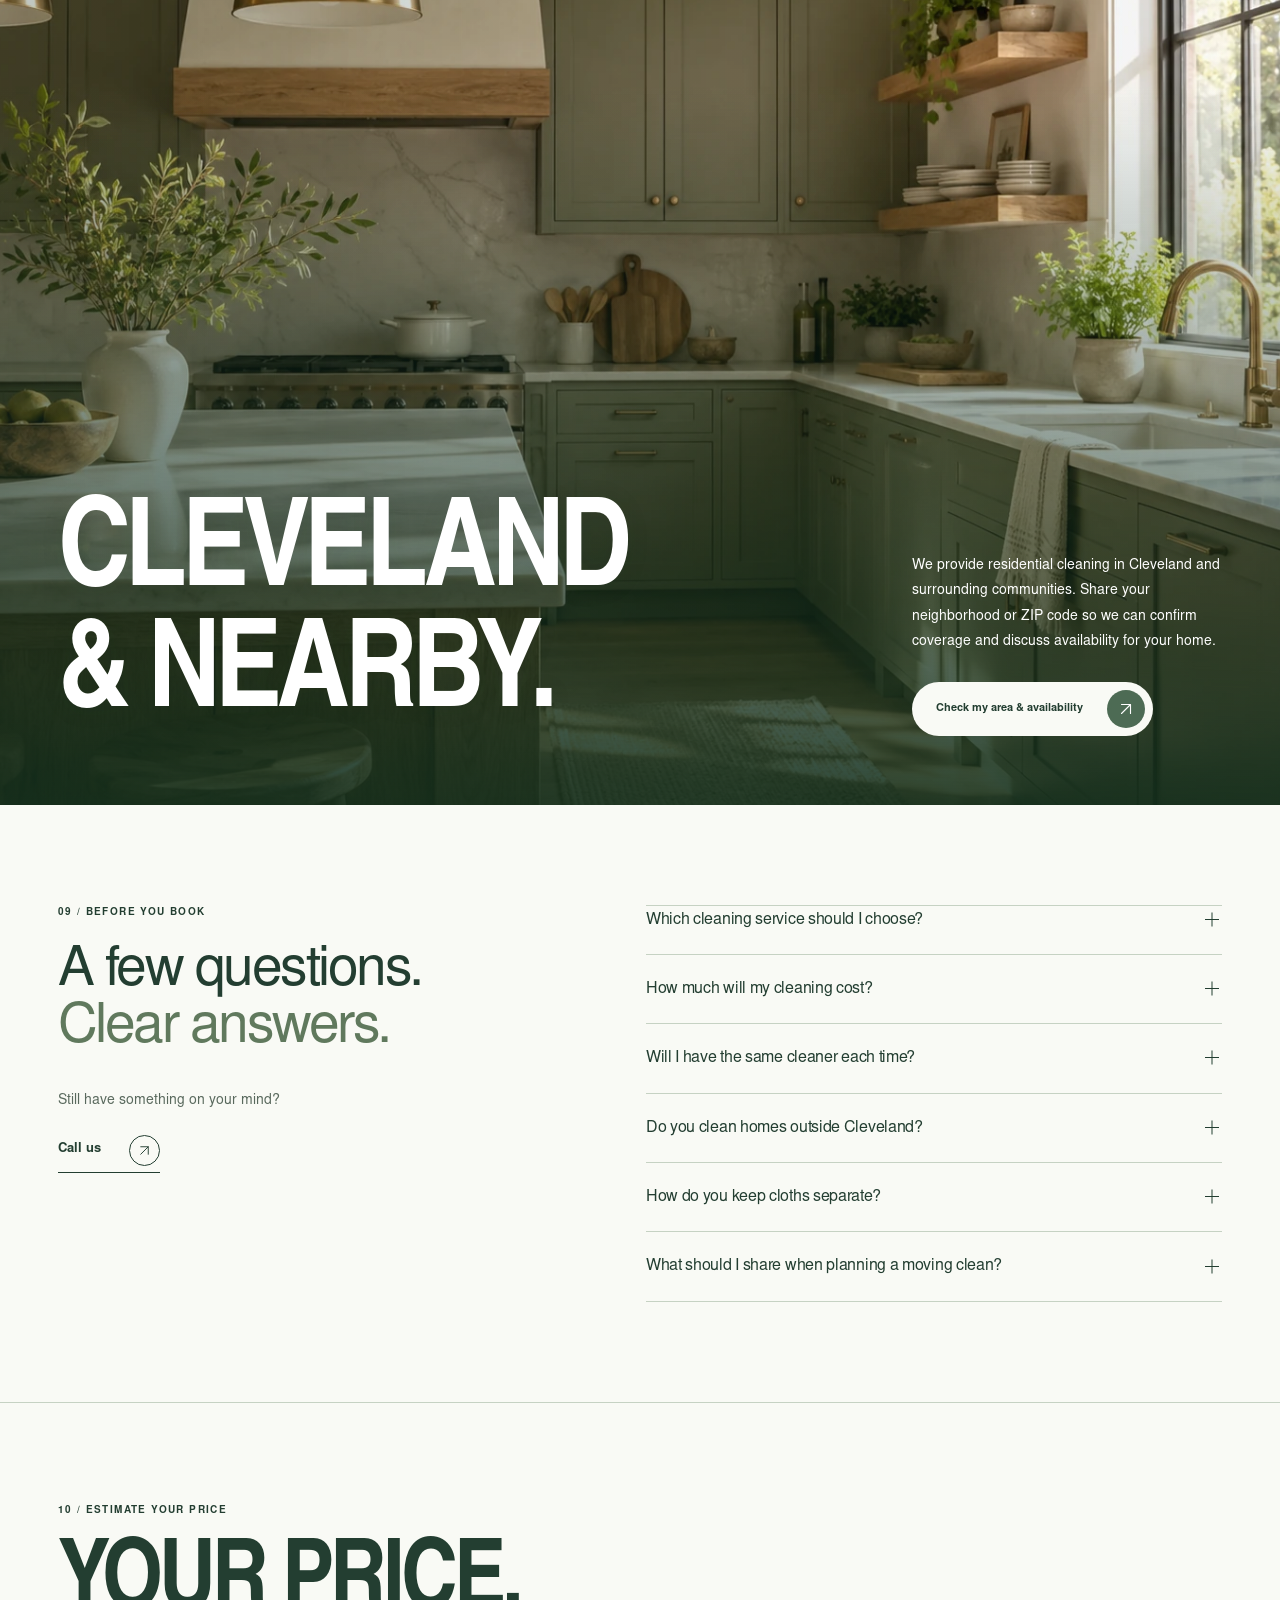
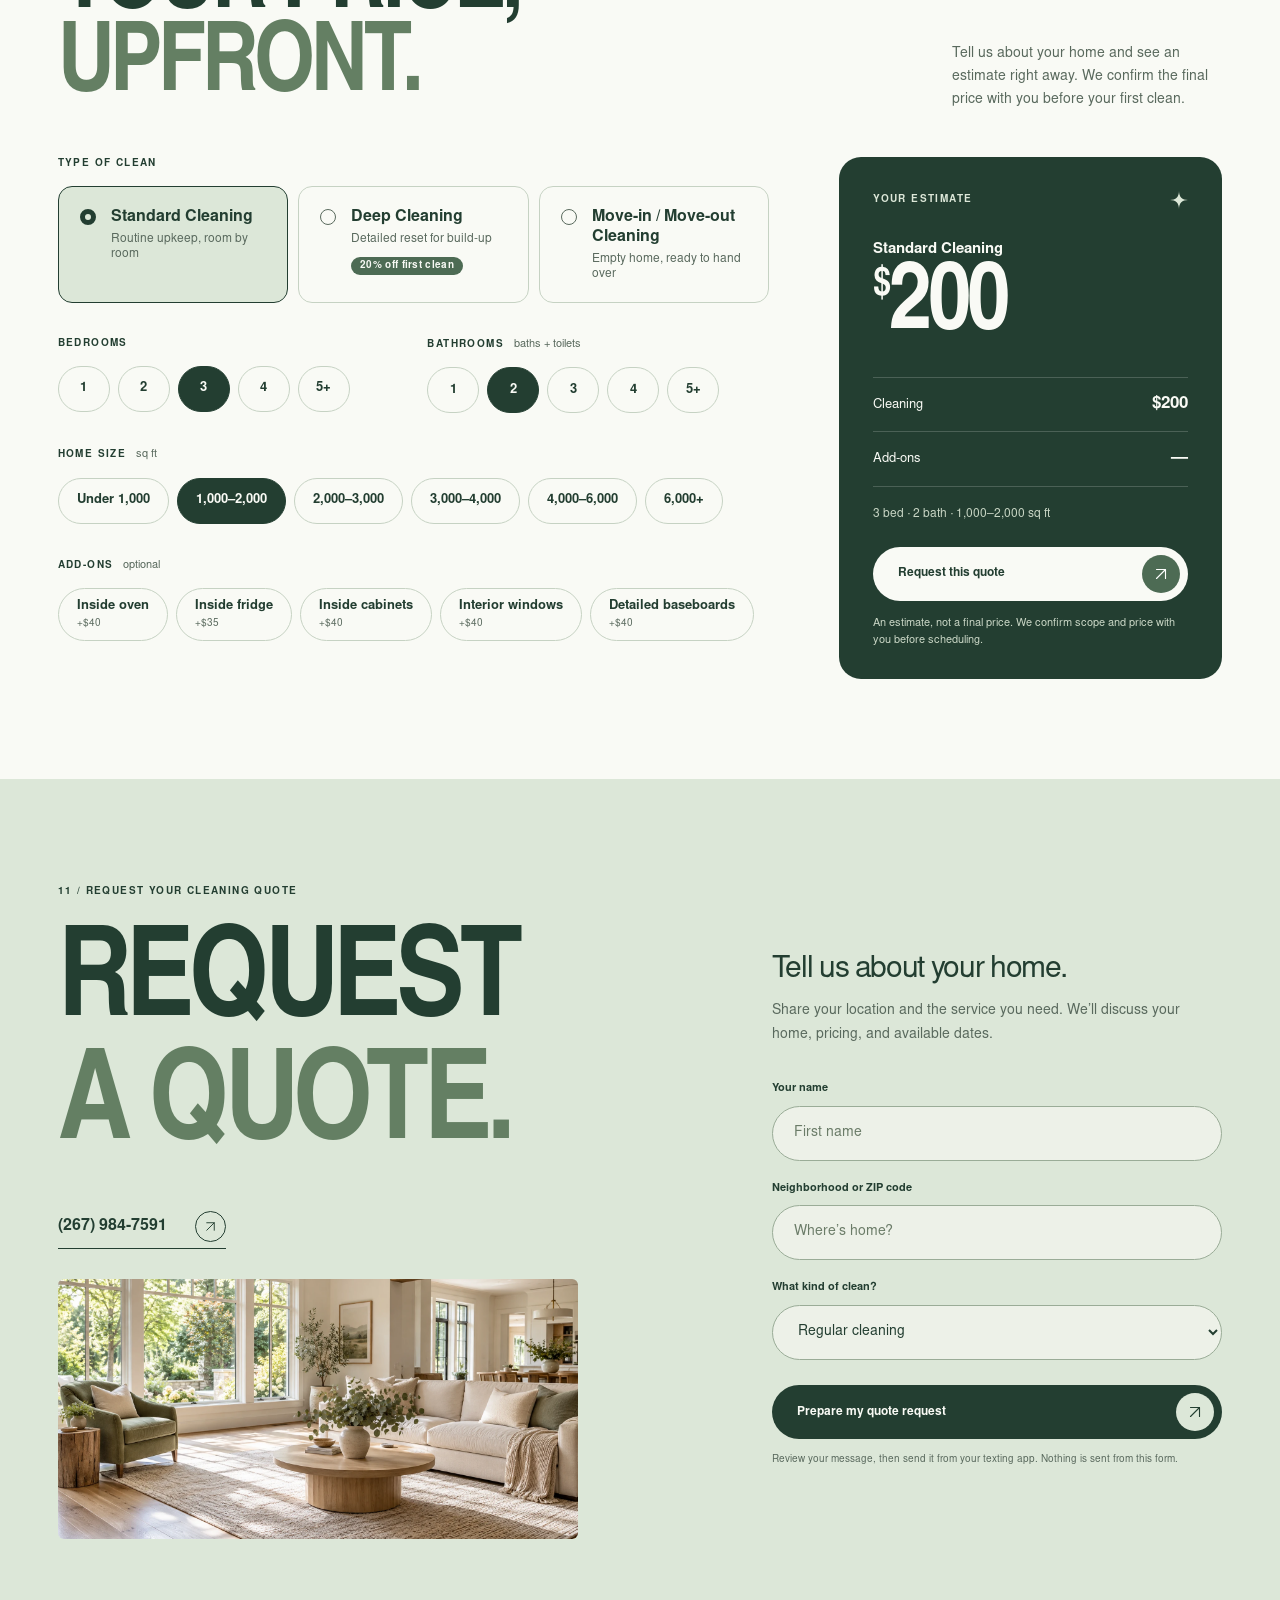
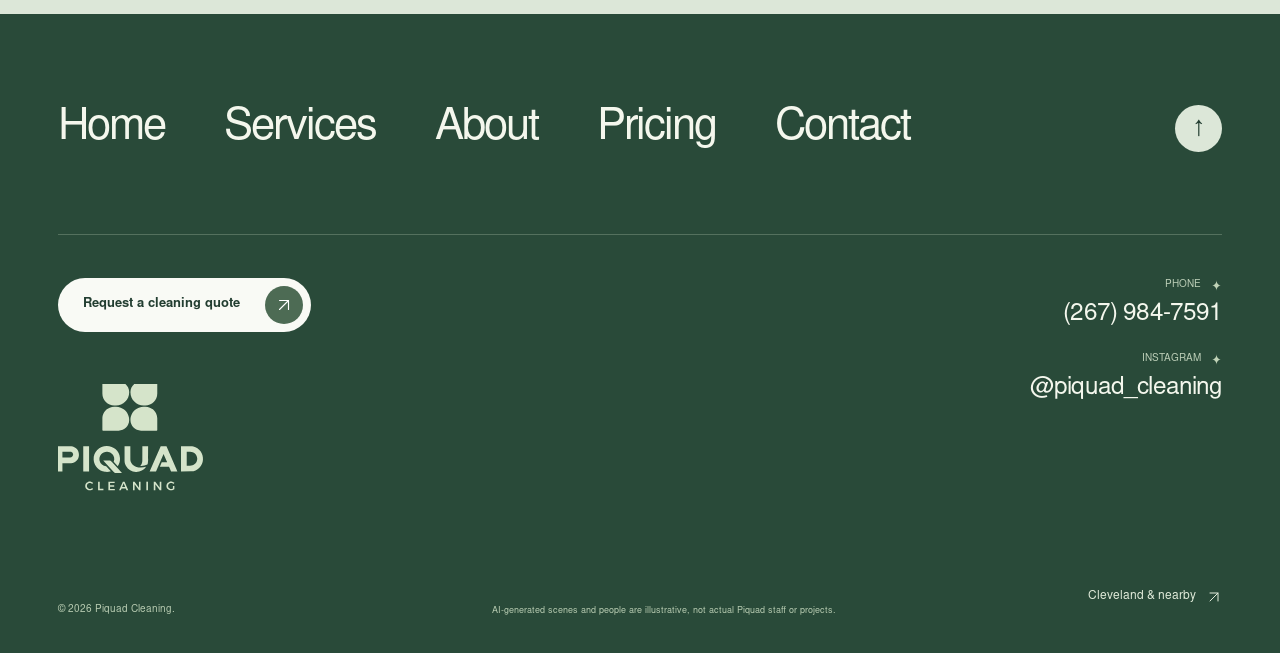
==== commit c364a172: "Add upholstery and mattress cleaning service card Restores the fourth service card from the previous" ====
--- a/index.html
+++ b/index.html
@@ -62,11 +62,11 @@
   </section>
 
   <section class="services content-section" id="services" aria-labelledby="services-title">
-    <div class="section-head reveal"><div><p class="eyebrow">01 / OUR SERVICES</p><h2 id="services-title">CLEANING<br><span>SERVICES.</span></h2></div><div class="section-head-side"><p>Choose regular upkeep, a more detailed deep clean, or cleaning around your move. We’ll discuss your priorities and the right scope for your home.</p><div class="carousel-controls" aria-label="Service cards"><button id="services-prev" class="round-button" aria-label="Previous service" disabled><svg class="icon"><use href="#arrow"/></svg></button><button id="services-next" class="round-button" aria-label="Next service"><svg class="icon"><use href="#arrow"/></svg></button></div></div></div>
-    <div class="service-track reveal" id="service-track" data-lenis-prevent-horizontal aria-label="Our three cleaning services">
+    <div class="section-head reveal"><div><p class="eyebrow">01 / OUR SERVICES</p><h2 id="services-title">CLEANING<br><span>SERVICES.</span></h2></div><div class="section-head-side"><p>Regular upkeep, a deep clean, or help around your move. Now with additional care for sofas and mattresses.</p><div class="carousel-controls" aria-label="Service cards"><span class="service-slide-status" aria-live="polite" id="services-counter">01 / 04</span><button id="services-prev" class="round-button" aria-controls="service-track" aria-label="Previous service" disabled><svg class="icon"><use href="#arrow"/></svg></button><button id="services-next" class="round-button" aria-controls="service-track" aria-label="Next service"><svg class="icon"><use href="#arrow"/></svg></button></div></div></div>
+    <div class="service-track reveal" id="service-track" data-lenis-prevent-horizontal tabindex="0" role="region" aria-label="Our four cleaning services">
       <article class="service-card"><img src="assets/regular-clean.webp" srcset="assets/regular-clean-small.webp 825w, assets/regular-clean.webp 1086w" sizes="(max-width: 700px) 85vw, (max-width: 1100px) 48vw, 32vw" width="1086" height="1448" alt="Illustrative cleaner wiping a bright kitchen island" loading="lazy"><div class="card-top"><span class="card-number">01</span><span>ONGOING<br>HOME CARE</span></div><div class="card-bottom"><div class="card-title-row"><h3>Regular cleaning</h3><button class="card-link" data-inquiry data-service="Regular cleaning" aria-label="Inquire about regular cleaning"><svg class="icon"><use href="#arrow-up"/></svg></button></div><div class="card-description"><div><p>Keep everyday dust and mess from taking over. Plan ongoing cleaning around your home, routine, and priorities.</p></div></div></div></article>
       <article class="service-card"><img src="assets/deep-clean.webp" srcset="assets/deep-clean-small.webp 825w, assets/deep-clean.webp 1086w" sizes="(max-width: 700px) 85vw, (max-width: 1100px) 48vw, 32vw" width="1086" height="1448" alt="Illustrative cleaner attending to a glass shower" loading="lazy"><div class="card-top"><span class="card-number">02</span><span>DETAIL-FOCUSED<br>CLEANING</span></div><div class="card-bottom"><div class="card-title-row"><h3>Deep cleaning</h3><button class="card-link" data-inquiry data-service="Deep cleaning" aria-label="Inquire about deep cleaning"><svg class="icon"><use href="#arrow-up"/></svg></button></div><div class="card-description"><div><p>For a home that needs extra attention beyond the routine. Tell us about buildup, overlooked areas, and the details that matter most.</p></div></div></div></article>
-      <article class="service-card"><img src="assets/move-clean.webp" srcset="assets/move-clean-small.webp 825w, assets/move-clean.webp 1086w" sizes="(max-width: 700px) 85vw, (max-width: 1100px) 48vw, 32vw" width="1086" height="1448" alt="Bright empty room with oak floors and moving boxes" loading="lazy"><div class="card-top"><span class="card-number">03</span><span>MOVING<br>MADE EASIER</span></div><div class="card-bottom"><div class="card-title-row"><h3>Move-in / move-out</h3><button class="card-link" data-inquiry data-service="Move-in / move-out cleaning" aria-label="Inquire about move-in or move-out cleaning"><svg class="icon"><use href="#arrow-up"/></svg></button></div><div class="card-description"><div><p>One less job on your moving checklist. Arrange cleaning for the home you’re leaving or the one you’re settling into.</p></div></div></div></article>
+      <article class="service-card"><img src="assets/move-clean.webp" srcset="assets/move-clean-small.webp 825w, assets/move-clean.webp 1086w" sizes="(max-width: 700px) 85vw, (max-width: 1100px) 48vw, 32vw" width="1086" height="1448" alt="Bright empty room with oak floors and moving boxes" loading="lazy"><div class="card-top"><span class="card-number">03</span><span>MOVING<br>MADE EASIER</span></div><div class="card-bottom"><div class="card-title-row"><h3>Move-in / move-out</h3><button class="card-link" data-inquiry data-service="Move-in / move-out cleaning" aria-label="Inquire about move-in or move-out cleaning"><svg class="icon"><use href="#arrow-up"/></svg></button></div><div class="card-description"><div><p>One less job on your moving checklist. Arrange cleaning for the home you’re leaving or the one you’re settling into.</p></div></div></div></article><article class="service-card" data-service-card="upholstery-cleaning"><img src="assets/upholstery-cleaning.webp" srcset="assets/upholstery-cleaning-small.webp 825w, assets/upholstery-cleaning.webp 1672w" sizes="(max-width: 700px) 85vw, (max-width: 1100px) 48vw, 32vw" width="1672" height="941" alt="Illustrative professional cleaning the seat of an ivory fabric sofa" loading="lazy" decoding="async"><div class="card-top"><span class="card-number">04</span><span>ADDITIONAL HOME CARE</span></div><div class="card-bottom"><div class="card-title-row"><h3>Upholstery &amp; mattresses</h3><button class="card-link" data-inquiry data-service="Upholstery &amp; mattress cleaning" aria-label="Inquire about upholstery and mattress cleaning"><svg class="icon"><use href="#arrow-up"/></svg></button></div><div class="card-description"><div><p>Give your sofa or mattress its own cleaning plan. Ask about upholstery care as an additional service.</p></div></div></div></article>
     </div>
   </section>
 
@@ -110,12 +110,12 @@
       <fieldset class="estimate-group" id="estimate-offer" hidden><legend>New customer offer</legend><label class="mode-option estimate-offer"><input type="checkbox" name="first-clean"><span><b data-discount-pct>20%</b> off your first <span data-discount-service>Deep Cleaning</span><small>For new Piquad customers only. Applies to the cleaning price, not add-ons.</small></span></label></fieldset>
     </div><aside class="estimate-result" aria-label="Your estimate"><p class="eyebrow">YOUR ESTIMATE <svg class="icon" aria-hidden="true"><use href="#sparkle"/></svg></p><p class="estimate-label" data-out="label"></p><p class="estimate-price" aria-hidden="true"><span class="estimate-currency">$</span><span data-out="amount">0</span><span class="estimate-per" data-out="per"></span></p><p class="estimate-was" data-out="was" hidden></p><dl class="estimate-rows" data-out="rows"></dl><p class="estimate-home" data-out="home"></p><p class="sr-only" role="status" data-out="status"></p><button class="button button-light" type="button" id="estimate-cta" data-inquiry>Request this quote <span class="button-arrow" aria-hidden="true"><svg class="icon"><use href="#arrow-up"/></svg></span></button><p class="estimate-note">An estimate, not a final price. We confirm scope and price with you before scheduling.</p></aside></form>
   </section>
-  <section class="contact content-section" id="contact" aria-labelledby="contact-title"><div class="contact-grid"><div class="contact-copy reveal"><p class="eyebrow">11 / REQUEST YOUR CLEANING QUOTE</p><h2 id="contact-title">REQUEST<br><span>A QUOTE.</span></h2><a class="text-link" href="tel:+12679847591">(267) 984-7591 <svg class="icon"><use href="#arrow-up"/></svg></a><figure class="contact-photo"><img src="assets/living.webp" width="1672" height="941" alt="Illustrative sunlit living room with natural materials and a cream sofa" loading="lazy"></figure></div><div class="contact-form-wrap reveal"><h3>Tell us about your home.</h3><p>Share your location and the service you need. We’ll discuss your home, pricing, and available dates.</p><form id="contact-form"><label>Your name<input name="name" autocomplete="given-name" placeholder="First name" maxlength="80" required></label><label>Neighborhood or ZIP code<input name="location" autocomplete="address-level2" placeholder="Where’s home?" maxlength="120" required></label><label>What kind of clean?<select name="service"><option>Regular cleaning</option><option>Deep cleaning</option><option>Move-in / move-out cleaning</option><option>I’d like some guidance</option></select></label><button class="button button-dark form-submit" type="submit">Prepare my quote request <span class="button-arrow" aria-hidden="true"><svg class="icon"><use href="#arrow-up"/></svg></span></button><p class="form-note">Review your message, then send it from your texting app. Nothing is sent from this form.</p></form></div></div>
+  <section class="contact content-section" id="contact" aria-labelledby="contact-title"><div class="contact-grid"><div class="contact-copy reveal"><p class="eyebrow">11 / REQUEST YOUR CLEANING QUOTE</p><h2 id="contact-title">REQUEST<br><span>A QUOTE.</span></h2><a class="text-link" href="tel:+12679847591">(267) 984-7591 <svg class="icon"><use href="#arrow-up"/></svg></a><figure class="contact-photo"><img src="assets/living.webp" width="1672" height="941" alt="Illustrative sunlit living room with natural materials and a cream sofa" loading="lazy"></figure></div><div class="contact-form-wrap reveal"><h3>Tell us about your home.</h3><p>Share your location and the service you need. We’ll discuss your home, pricing, and available dates.</p><form id="contact-form"><label>Your name<input name="name" autocomplete="given-name" placeholder="First name" maxlength="80" required></label><label>Neighborhood or ZIP code<input name="location" autocomplete="address-level2" placeholder="Where’s home?" maxlength="120" required></label><label>What kind of clean?<select name="service"><option>Regular cleaning</option><option>Deep cleaning</option><option>Move-in / move-out cleaning</option><option>Upholstery &amp; mattress cleaning</option><option>I’d like some guidance</option></select></label><button class="button button-dark form-submit" type="submit">Prepare my quote request <span class="button-arrow" aria-hidden="true"><svg class="icon"><use href="#arrow-up"/></svg></span></button><p class="form-note">Review your message, then send it from your texting app. Nothing is sent from this form.</p></form></div></div>
   </section>
 </main>
 <footer class="footer footer-airy"><div class="footer-shell"><div class="footer-nav-row reveal"><nav class="footer-nav" aria-label="Footer navigation"><a href="#home">Home</a><a href="#services">Services</a><a href="#about">About</a><a href="#estimate">Pricing</a><a href="#contact">Contact</a></nav><a class="footer-top-link" href="#home" aria-label="Back to top">↑</a></div><div class="footer-middle"><div class="footer-inquiry reveal"><button class="button button-light" data-inquiry>Request a cleaning quote <span class="button-arrow" aria-hidden="true"><svg class="icon"><use href="#arrow-up"/></svg></span></button><a class="brand" href="#home" aria-label="Piquad Cleaning home"><svg class="brand-logo" viewBox="24 40 1952 1458" aria-hidden="true"><use href="#logo"/></svg></a></div><div class="footer-contacts reveal"><div class="footer-contact-item"><span>PHONE <svg aria-hidden="true"><use href="#sparkle"/></svg></span><a href="tel:+12679847591">(267) 984-7591</a></div><div class="footer-contact-item"><span>INSTAGRAM <svg aria-hidden="true"><use href="#sparkle"/></svg></span><a href="https://www.instagram.com/piquad_cleaning/" target="_blank" rel="noopener noreferrer">@piquad_cleaning<span class="sr-only"> (opens in a new tab)</span></a></div></div></div><div class="footer-end reveal"><span>© <span id="year">2026</span> Piquad Cleaning.</span><p>AI-generated scenes and people are illustrative, not actual Piquad staff or projects.</p><a href="#area">Cleveland & nearby <svg class="icon"><use href="#arrow-up"/></svg></a></div></div></footer>
 
-  <dialog data-lenis-prevent id="inquiry-dialog" aria-labelledby="inquiry-title"><div class="dialog-inner"><button class="dialog-close" aria-label="Close inquiry">×</button><p class="eyebrow">A LITTLE ABOUT YOUR HOME</p><h2 id="inquiry-title">Let’s plan your<br>cleaning quote.</h2><p class="dialog-intro">Tell us what you have in mind. Share your location and the service you need. We’ll discuss your home, pricing, and available dates.</p><form id="inquiry-form"><div class="form-grid"><label>Your name<input name="name" autocomplete="given-name" placeholder="First name" maxlength="80" required></label><label>Neighborhood or ZIP<input name="location" autocomplete="address-level2" placeholder="Where’s home?" maxlength="120" required></label></div><label>What kind of clean?<select name="service" id="inquiry-service"><option>Regular cleaning</option><option>Deep cleaning</option><option>Move-in / move-out cleaning</option><option>I’d like some guidance</option></select></label><label>Anything you’d like us to know? <span class="optional">(optional)</span><textarea name="notes" rows="3" placeholder="Your space, preferred timing, or the details that matter to you…" maxlength="1500"></textarea></label><button class="button button-dark form-submit" type="submit">Prepare my quote request <span class="button-arrow" aria-hidden="true"><svg class="icon"><use href="#arrow"/></svg></span></button><p class="form-note">You’ll review your message before sending it by text. Nothing is sent from this form.</p></form><div id="inquiry-ready" hidden><p class="ready-label">Your message is ready.</p><textarea id="message-preview" aria-label="Your inquiry message" rows="6" readonly></textarea><a id="sms-link" class="button button-dark" href="sms:+12679847591">Open text message <span class="button-arrow" aria-hidden="true"><svg class="icon"><use href="#arrow-up"/></svg></span></a><div class="ready-actions"><button id="copy-inquiry" class="text-link">Copy message</button><button id="edit-inquiry" class="text-link">Edit details</button></div><p class="form-note">Send from your texting app to (267) 984-7591. On a computer? Copy your message and <a href="https://www.instagram.com/piquad_cleaning/" target="_blank" rel="noopener noreferrer">send it on Instagram<span class="sr-only"> (opens in a new tab)</span></a>.</p><p id="copy-status" class="status" role="status" aria-live="polite"></p></div><div class="dialog-phone">Prefer a conversation? <a href="tel:+12679847591">Call (267) 984-7591</a></div></div></dialog>
+  <dialog data-lenis-prevent id="inquiry-dialog" aria-labelledby="inquiry-title"><div class="dialog-inner"><button class="dialog-close" aria-label="Close inquiry">×</button><p class="eyebrow">A LITTLE ABOUT YOUR HOME</p><h2 id="inquiry-title">Let’s plan your<br>cleaning quote.</h2><p class="dialog-intro">Tell us what you have in mind. Share your location and the service you need. We’ll discuss your home, pricing, and available dates.</p><form id="inquiry-form"><div class="form-grid"><label>Your name<input name="name" autocomplete="given-name" placeholder="First name" maxlength="80" required></label><label>Neighborhood or ZIP<input name="location" autocomplete="address-level2" placeholder="Where’s home?" maxlength="120" required></label></div><label>What kind of clean?<select name="service" id="inquiry-service"><option>Regular cleaning</option><option>Deep cleaning</option><option>Move-in / move-out cleaning</option><option>Upholstery &amp; mattress cleaning</option><option>I’d like some guidance</option></select></label><label>Anything you’d like us to know? <span class="optional">(optional)</span><textarea name="notes" rows="3" placeholder="Your space, preferred timing, or the details that matter to you…" maxlength="1500"></textarea></label><button class="button button-dark form-submit" type="submit">Prepare my quote request <span class="button-arrow" aria-hidden="true"><svg class="icon"><use href="#arrow"/></svg></span></button><p class="form-note">You’ll review your message before sending it by text. Nothing is sent from this form.</p></form><div id="inquiry-ready" hidden><p class="ready-label">Your message is ready.</p><textarea id="message-preview" aria-label="Your inquiry message" rows="6" readonly></textarea><a id="sms-link" class="button button-dark" href="sms:+12679847591">Open text message <span class="button-arrow" aria-hidden="true"><svg class="icon"><use href="#arrow-up"/></svg></span></a><div class="ready-actions"><button id="copy-inquiry" class="text-link">Copy message</button><button id="edit-inquiry" class="text-link">Edit details</button></div><p class="form-note">Send from your texting app to (267) 984-7591. On a computer? Copy your message and <a href="https://www.instagram.com/piquad_cleaning/" target="_blank" rel="noopener noreferrer">send it on Instagram<span class="sr-only"> (opens in a new tab)</span></a>.</p><p id="copy-status" class="status" role="status" aria-live="polite"></p></div><div class="dialog-phone">Prefer a conversation? <a href="tel:+12679847591">Call (267) 984-7591</a></div></div></dialog>
 
 </body>
 </html>
--- a/refinements.css
+++ b/refinements.css
@@ -458,3 +458,11 @@
 .footer-inquiry>.brand .brand-logo{height:110px}
 @media(max-width:760px){.header .brand-logo{height:54px}.footer-inquiry>.brand .brand-logo{height:88px}}
 @media(max-width:365px){.header .brand-logo{height:48px}}
+/* Fourth service card: the track scrolls on every screen size, so the controls always show. */
+.services .carousel-controls{display:flex;align-items:center;gap:12px;margin-top:24px}
+.service-slide-status{font-size:11px;letter-spacing:1.5px;margin-right:12px;white-space:nowrap}
+.service-track:focus-visible{outline:2px solid var(--green);outline-offset:6px}
+#service-track{overflow-y:hidden;overscroll-behavior-x:contain;overscroll-behavior-y:auto}
+.service-card[data-service-card="upholstery-cleaning"]>img{object-position:73% center}
+.card-top>span:last-child{max-width:130px}
+@media(max-width:760px){.services .carousel-controls{gap:7px;margin:0}.service-slide-status{display:none}}
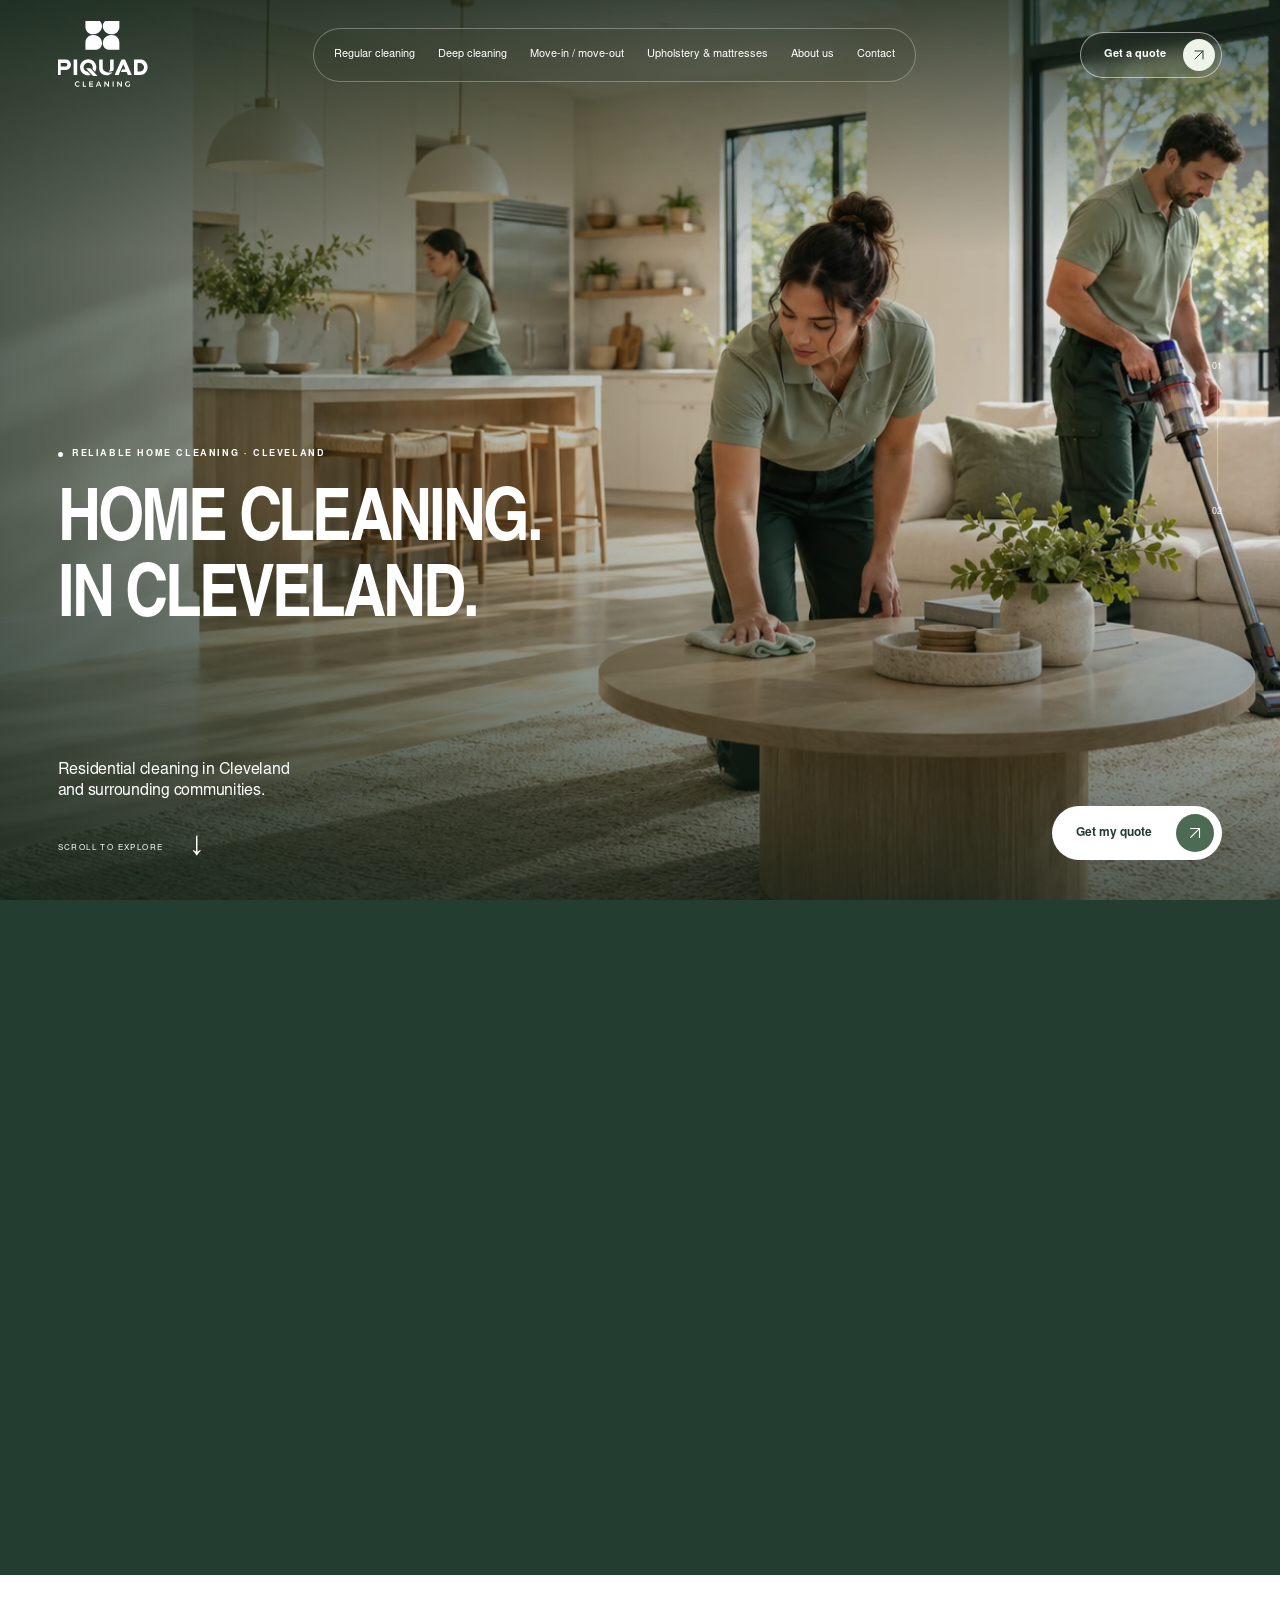
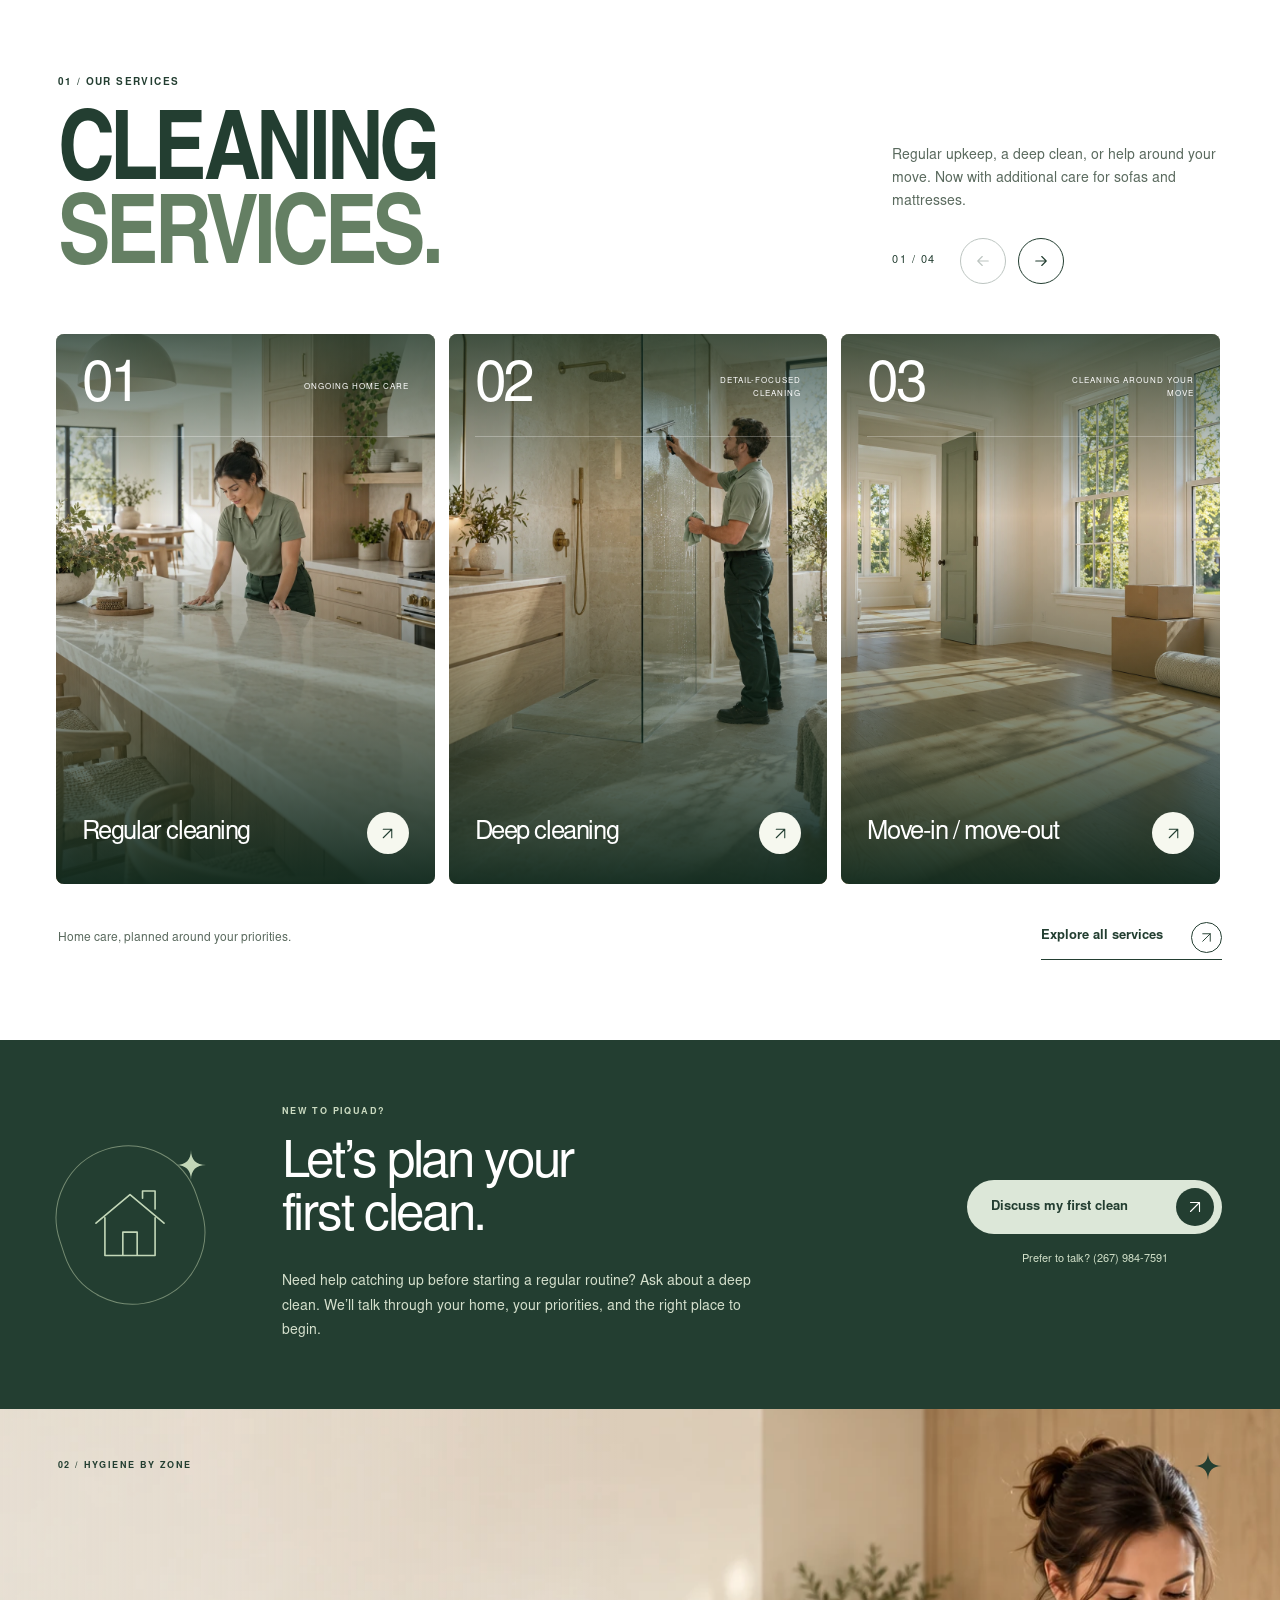
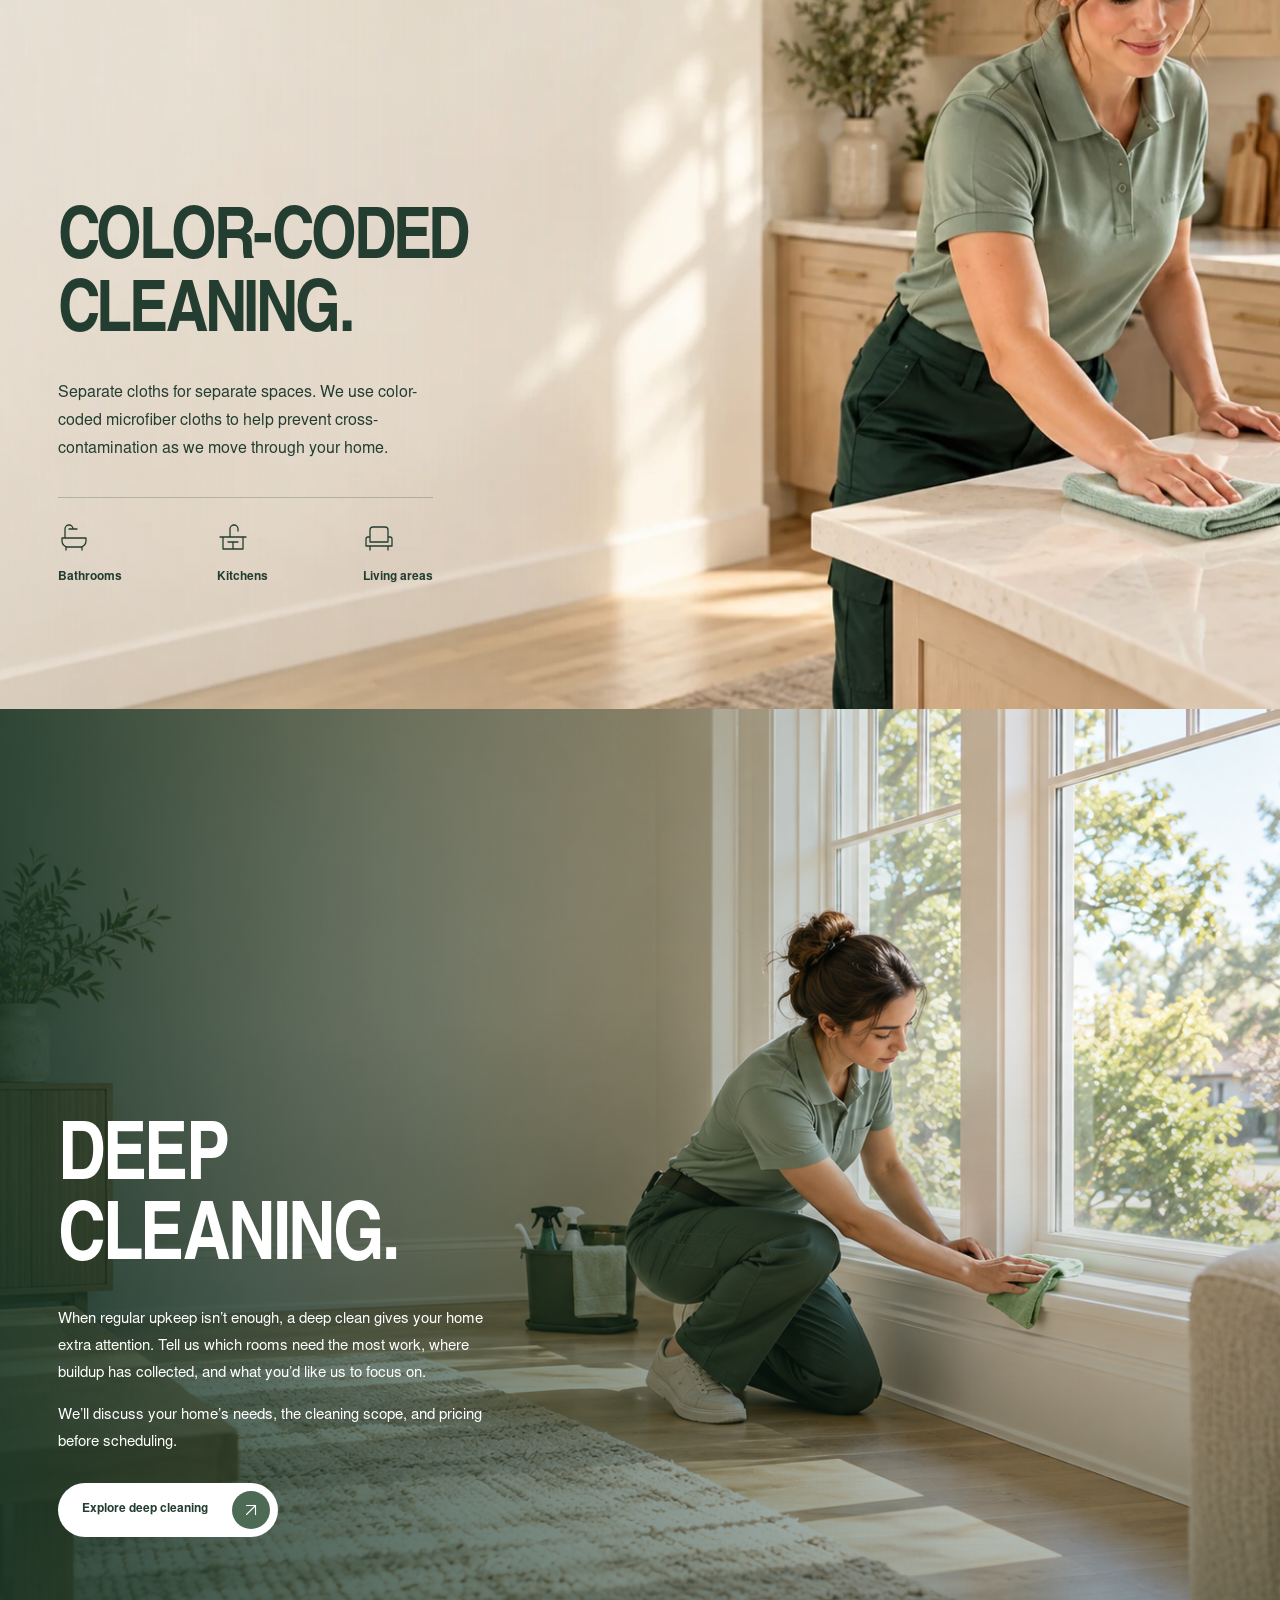
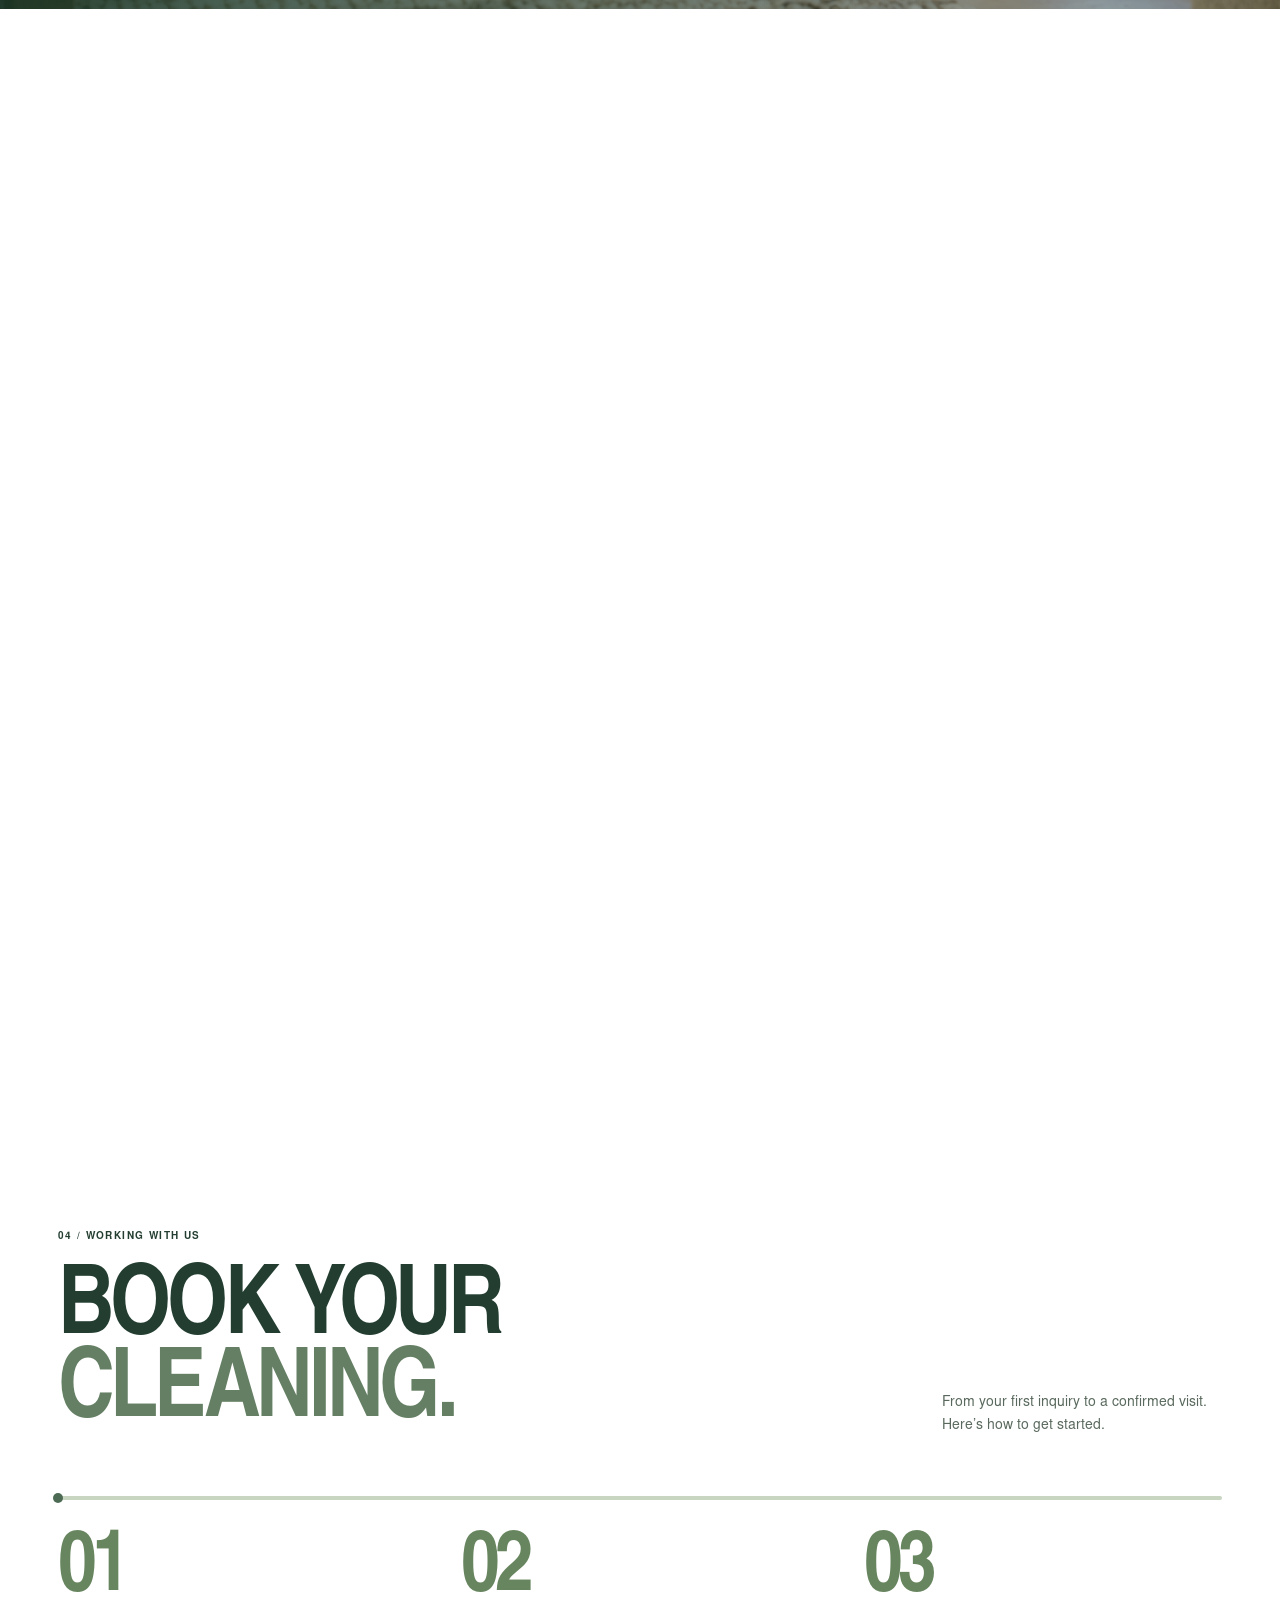
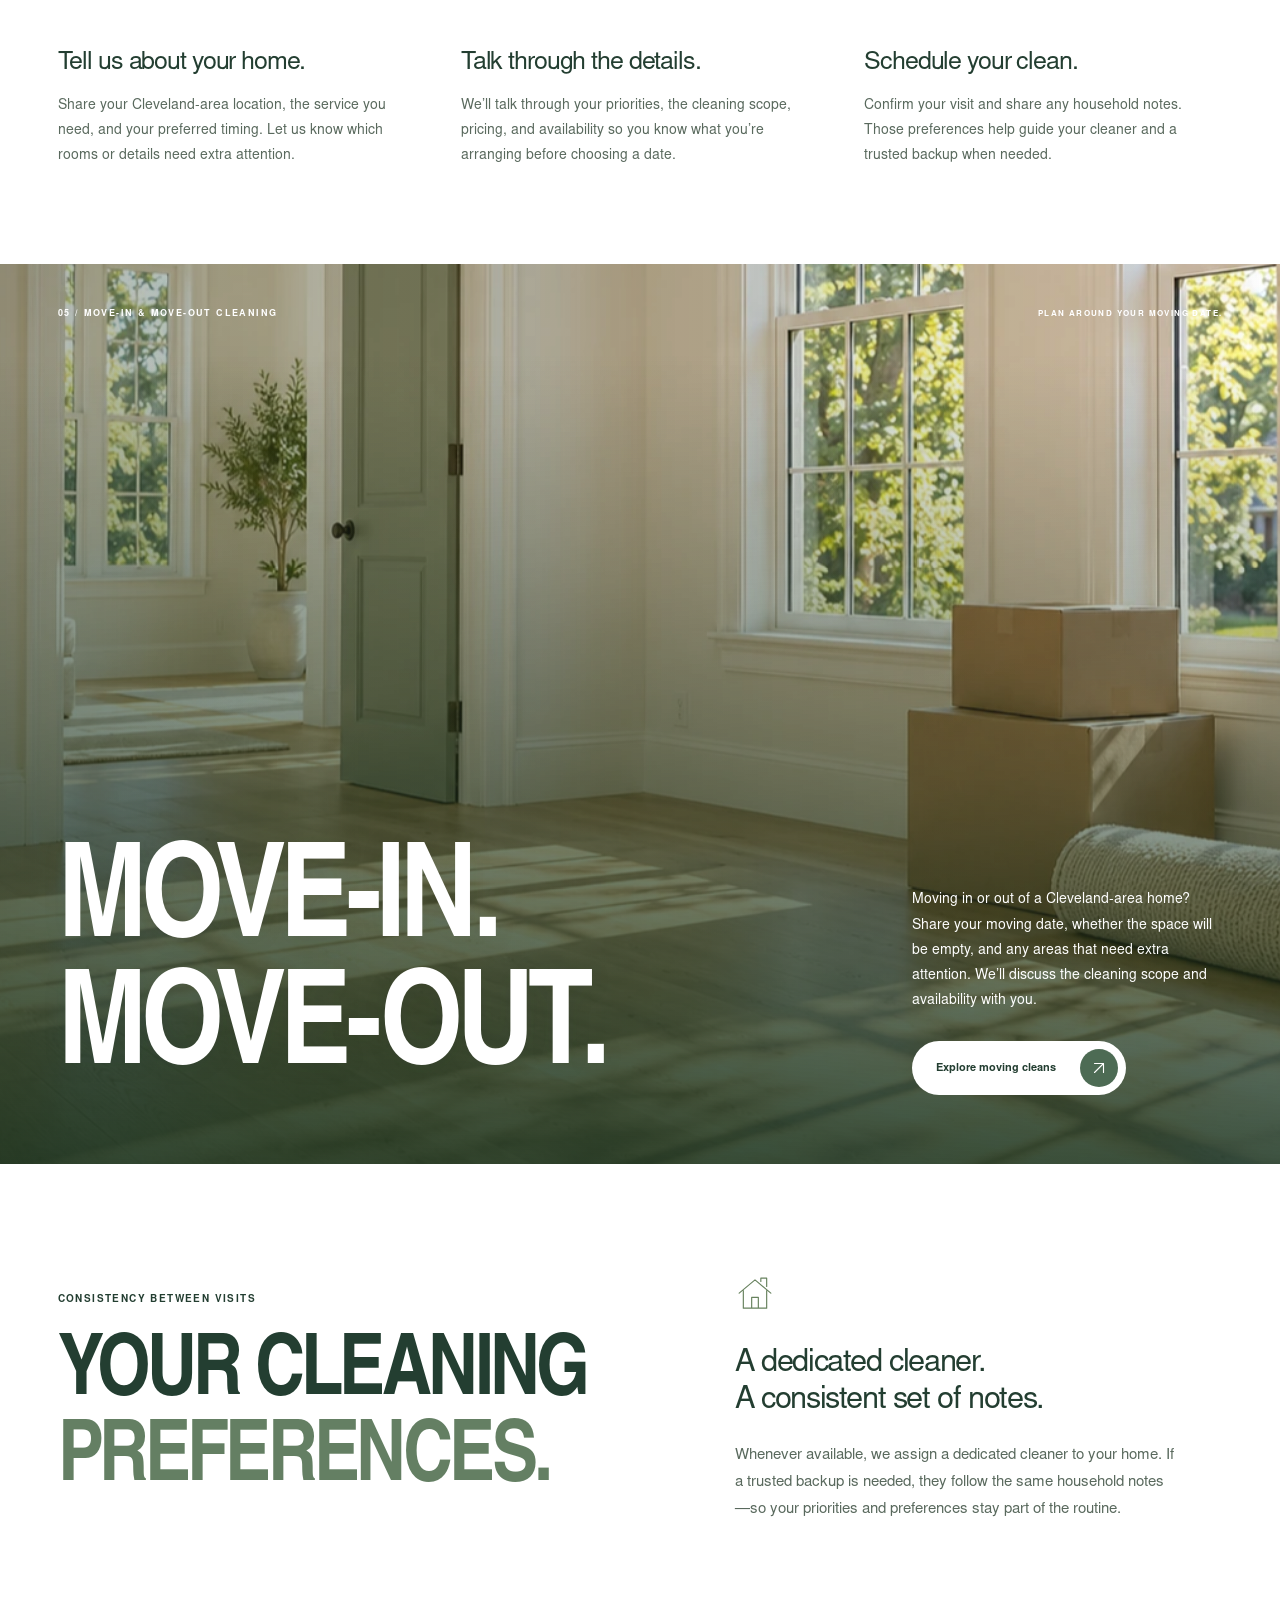
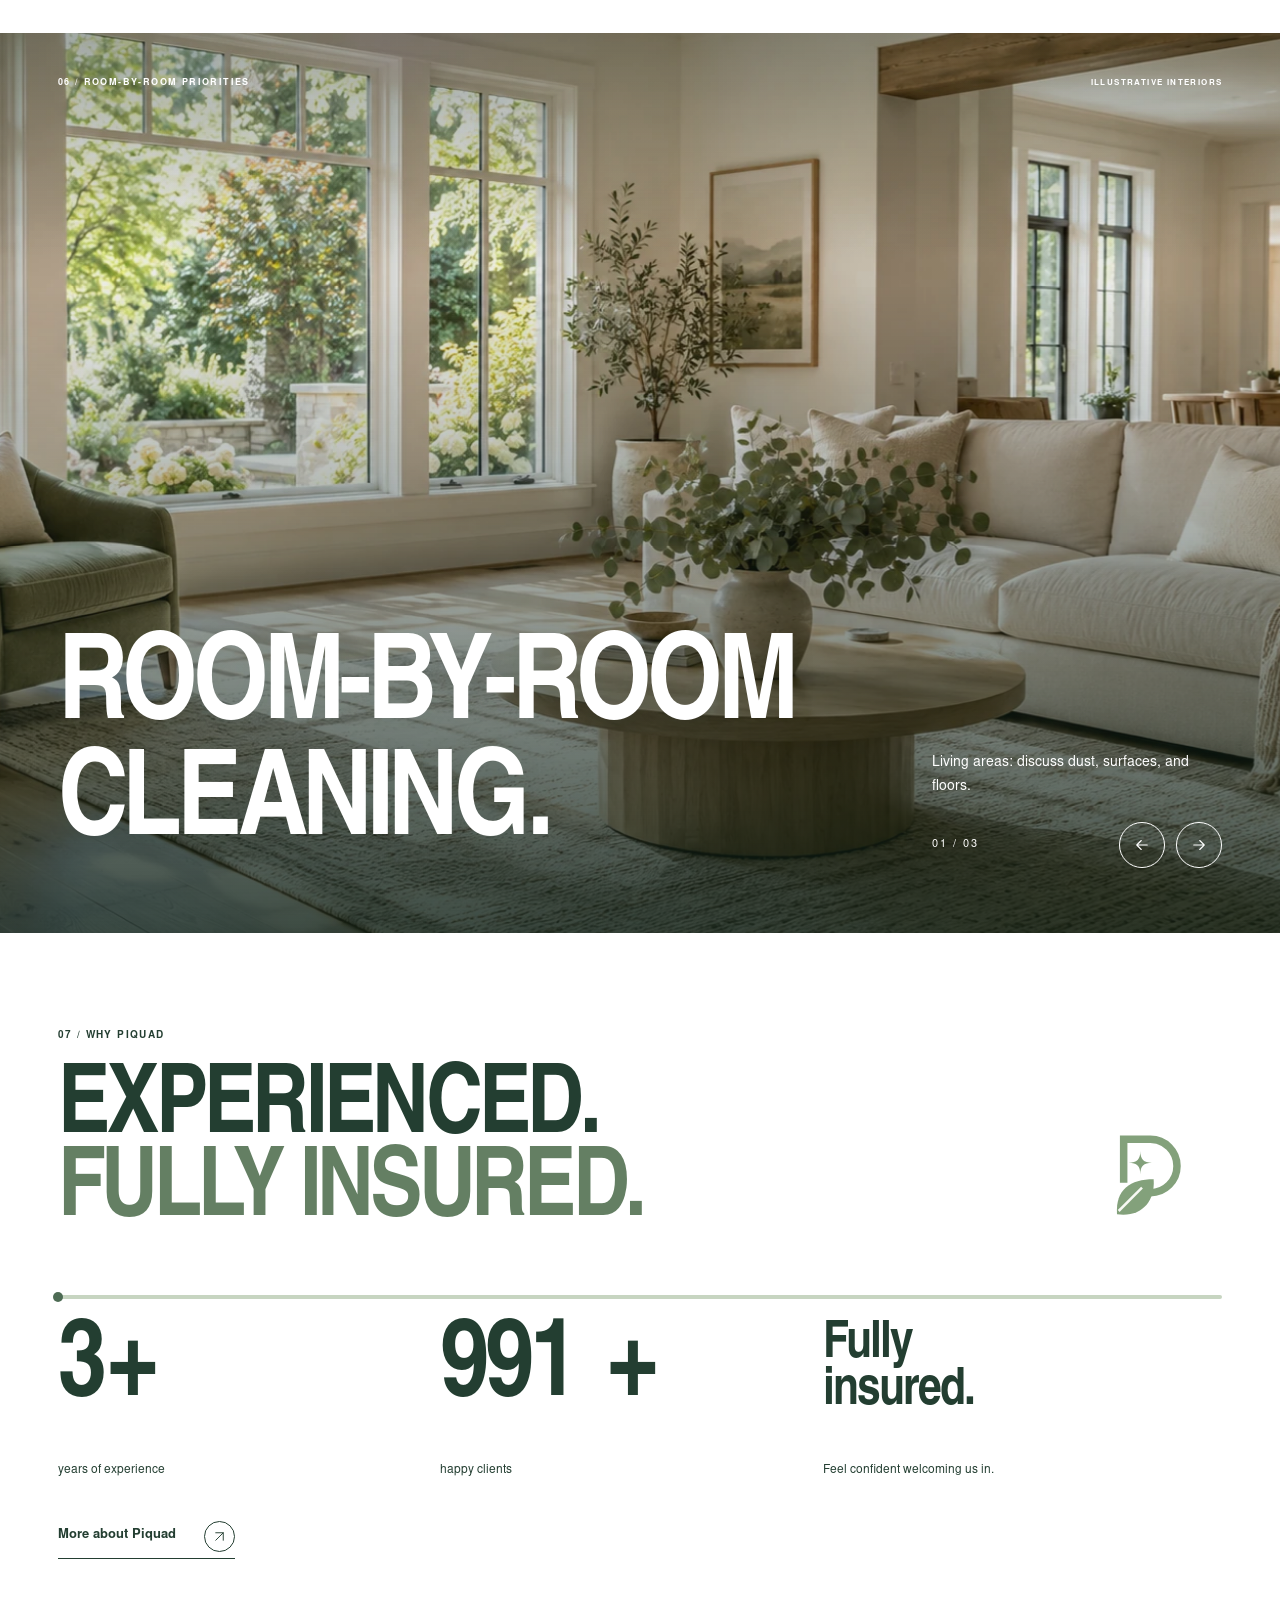
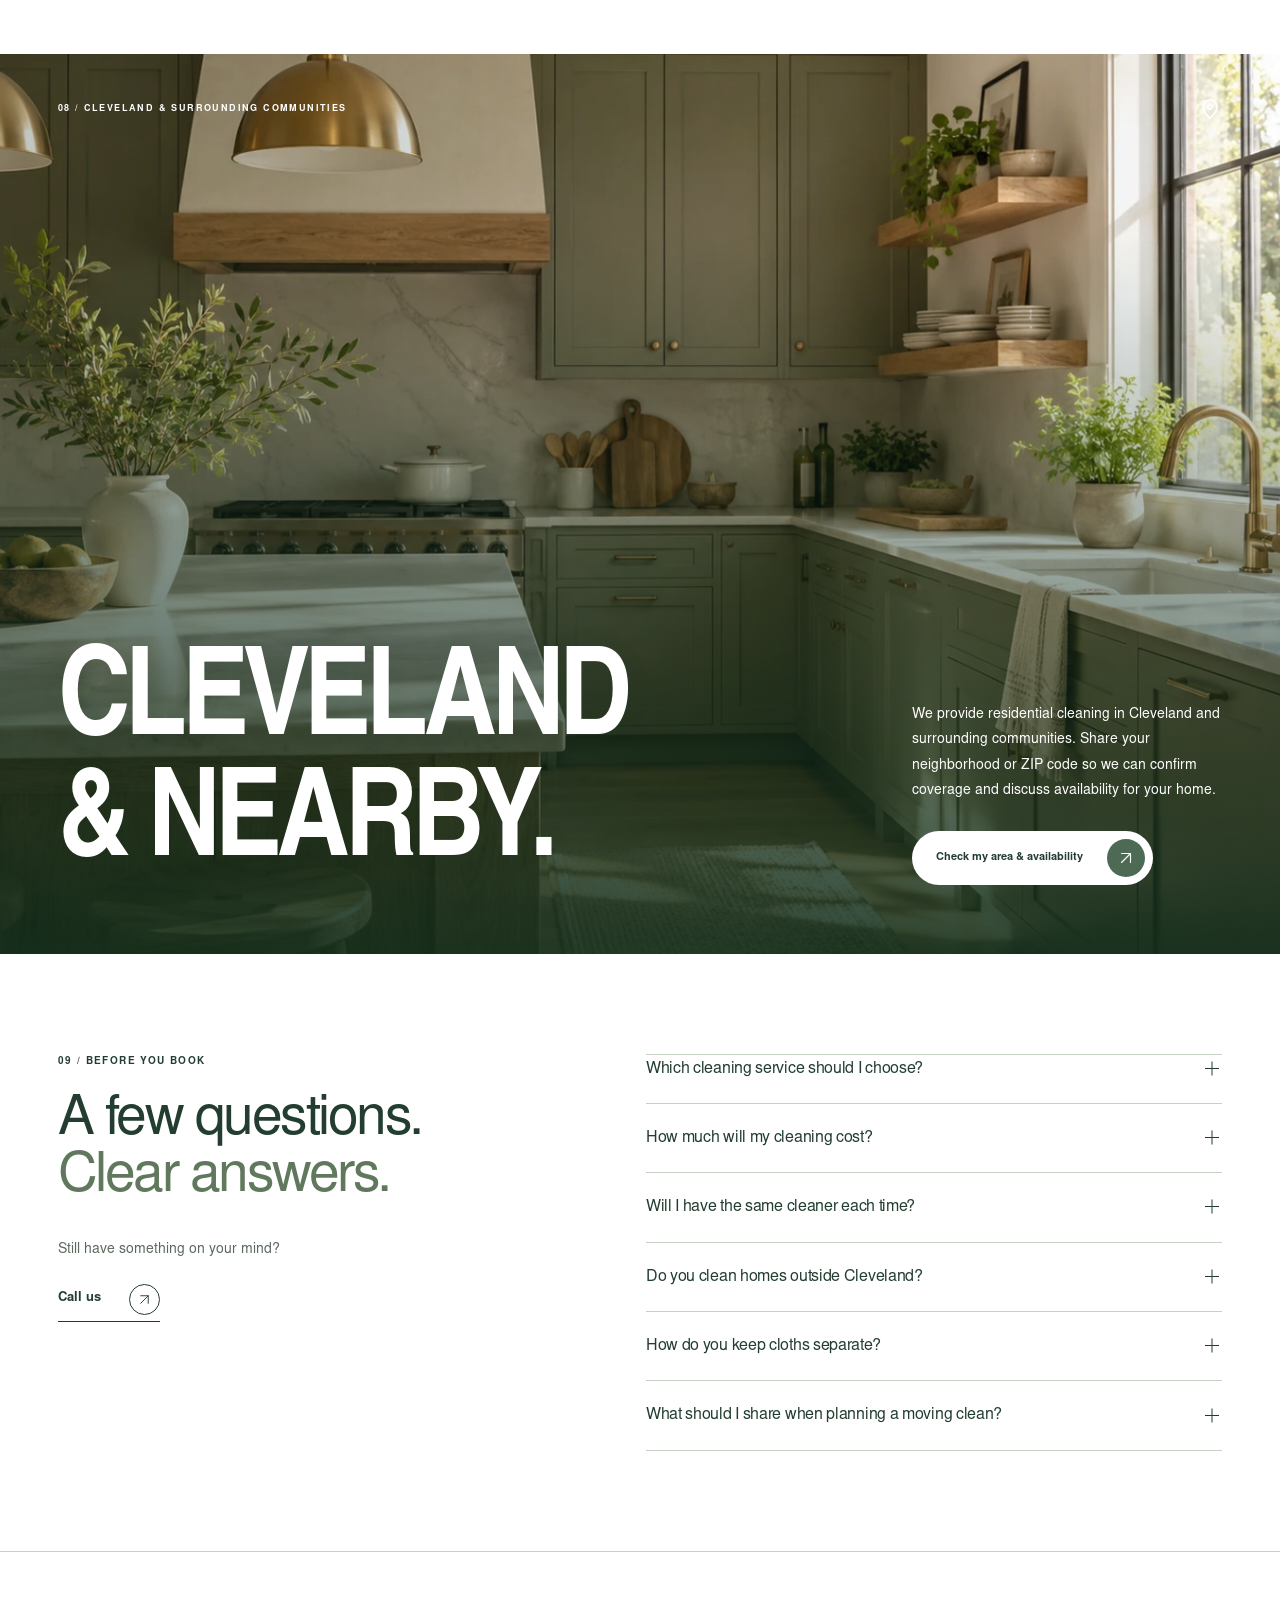
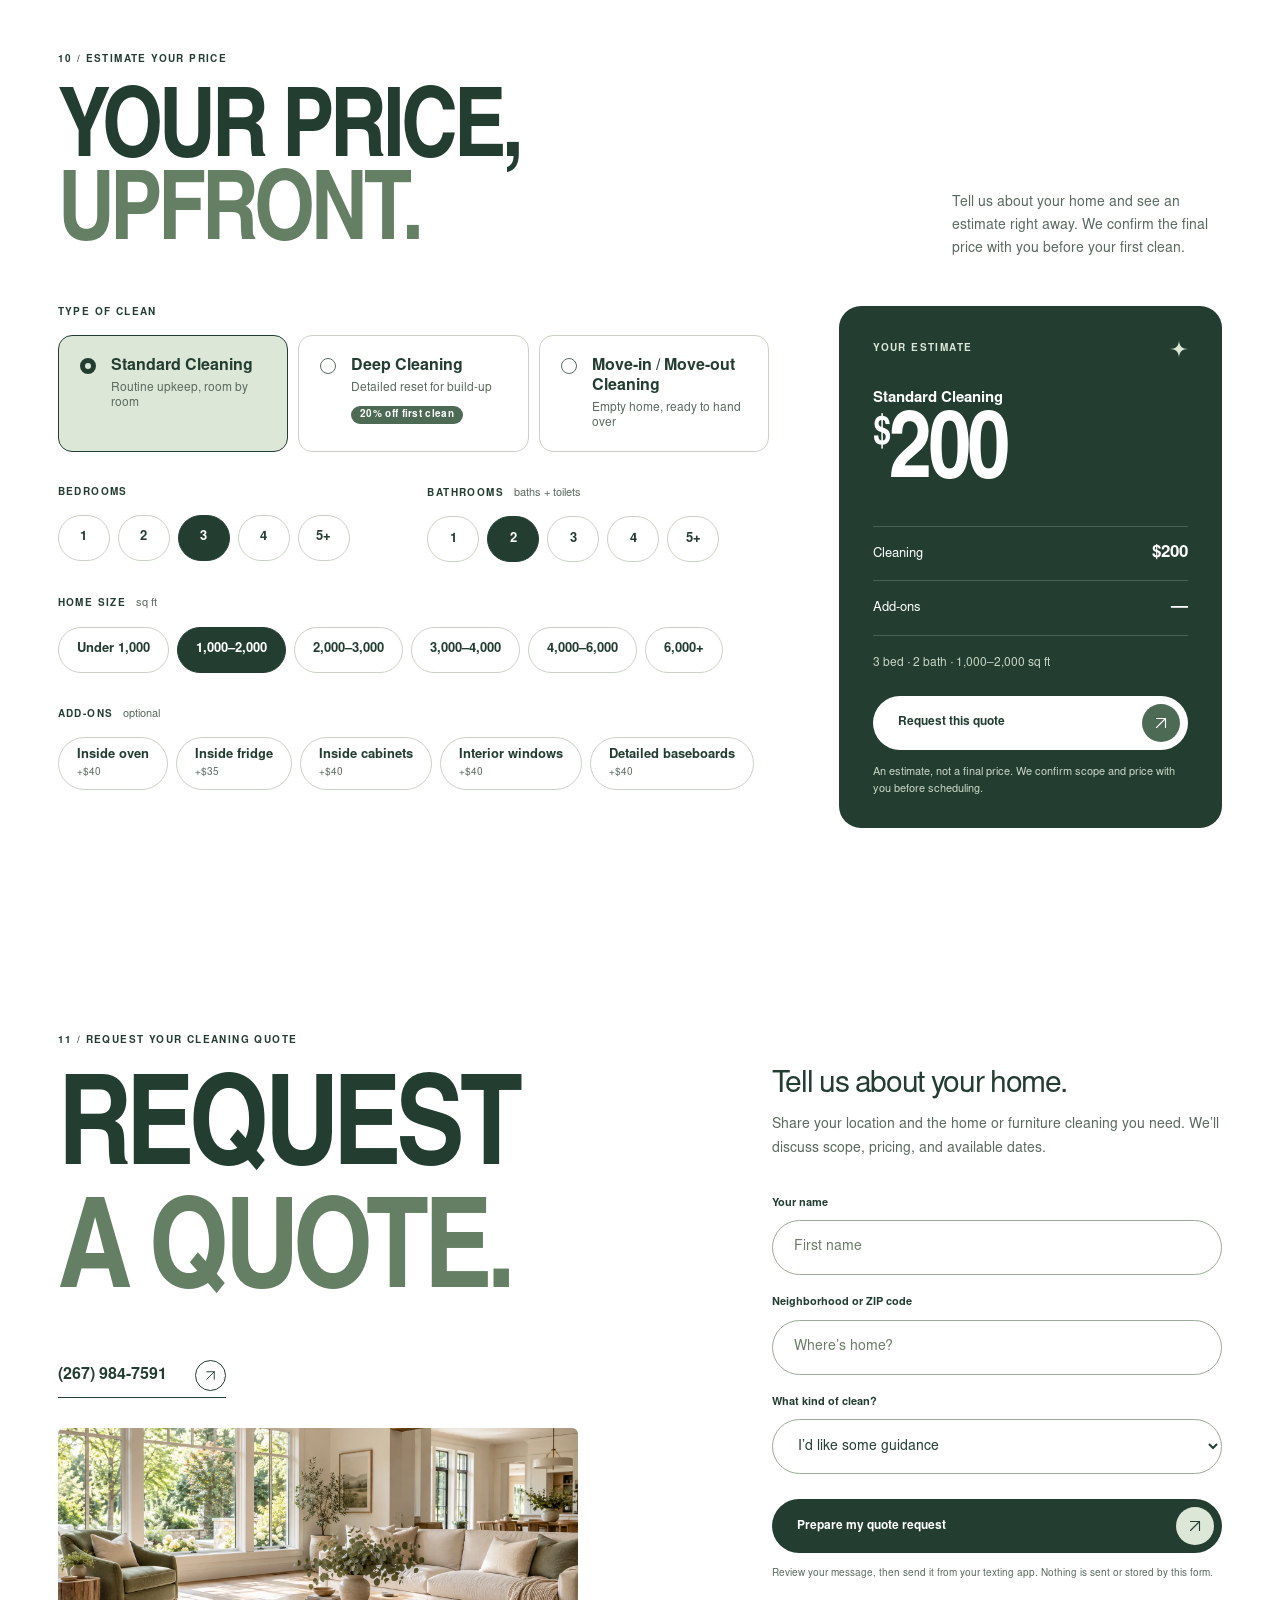
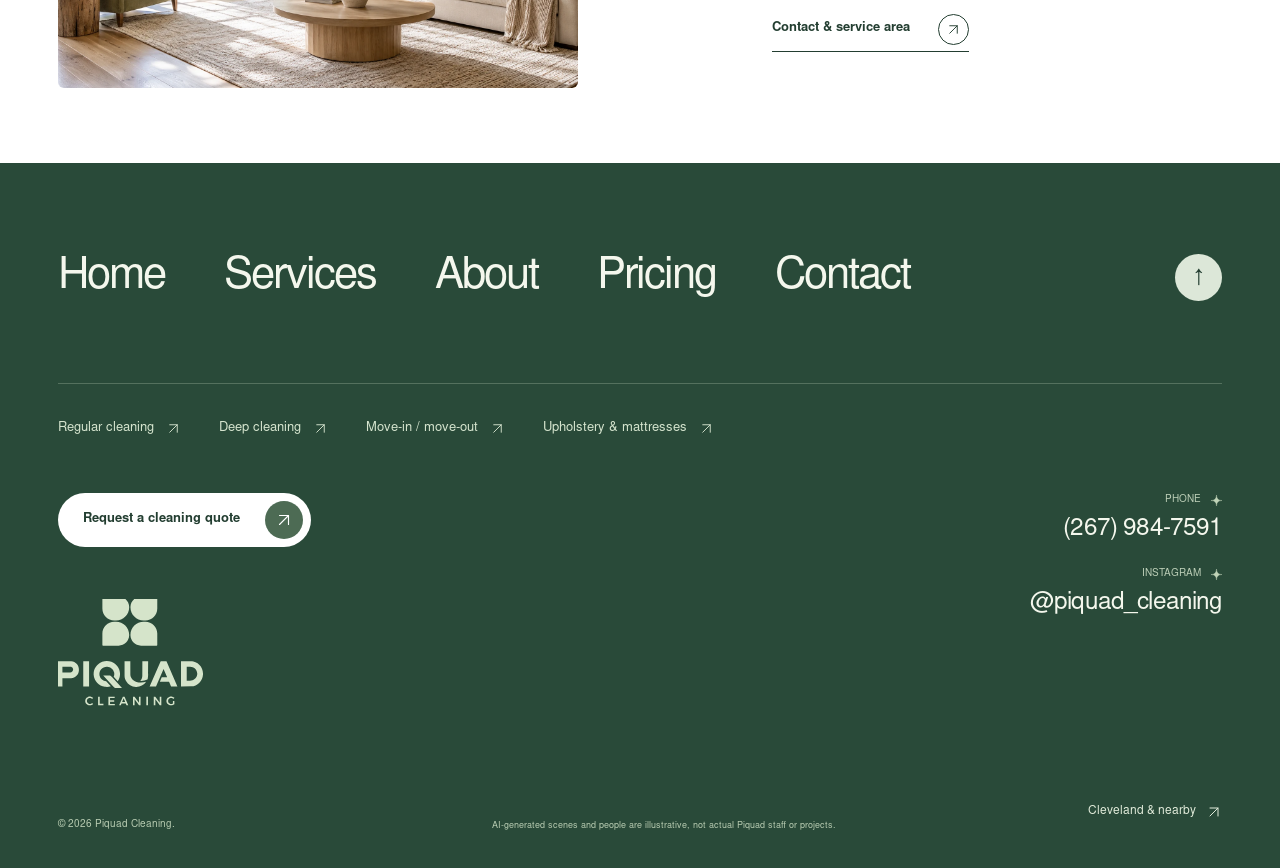
==== commit a80613c3: "Restore the multi-page site Brings back the eight-page version (home, services, four service pages, " ====
--- a/index.html
+++ b/index.html
@@ -1,59 +1,22 @@
 <!doctype html>
-<html lang="en">
-<head>
-<meta charset="utf-8">
-<meta name="viewport" content="width=device-width, initial-scale=1">
-<meta name="theme-color" content="#dce7d8">
-<meta name="description" content="Reliable residential cleaning in Cleveland and surrounding communities. Regular, deep, and move-in/move-out cleaning. Fully insured, with over four years of experience.">
-<meta property="og:title" content="Piquad Cleaning — Home Cleaning in Cleveland">
-<meta property="og:description" content="Thoughtful home cleaning in Cleveland and surrounding communities.">
-<meta property="og:image" content="https://piquad-cleaning.artur-space98.chatgpt.site/assets/team-hero.webp">
-<title>Piquad Cleaning — Home Cleaning in Cleveland</title>
-<link rel="icon" type="image/svg+xml" href="assets/favicon.svg">
-<link rel="preload" href="assets/team-hero.webp" as="image" fetchpriority="high">
-<link rel="preload" href="assets/display.woff" as="font" type="font/woff" crossorigin>
-<script>
-try { if (!matchMedia('(prefers-reduced-motion: reduce)').matches && !location.hash) document.documentElement.classList.add('intro'); } catch (_) {}
-window.setTimeout(function(){document.documentElement.classList.remove('intro');document.documentElement.classList.add('page-ready');},4500);
-</script>
-<link rel="stylesheet" href="vendor/lenis-1.3.26.css">
-<link rel="stylesheet" href="design.css">
-<link rel="stylesheet" href="refinements.css">
-<script type="module" src="app.mjs"></script>
-<script type="module" src="motion.mjs"></script>
-<script type="module" src="smooth-scroll.mjs"></script>
-<script type="module" src="scroll-scenes.mjs"></script>
-<script type="module" src="counters.mjs"></script>
-<script type="module" src="estimator.mjs"></script>
-</head>
-<body>
-<a class="skip-link" href="#services">Skip to content</a>
-  <svg xmlns="http://www.w3.org/2000/svg" class="svg-defs" aria-hidden="true"><defs>
+<html lang="en"><head><meta charset="utf-8"><meta name="viewport" content="width=device-width, initial-scale=1"><meta name="theme-color" content="#ffffff"><title>Piquad Cleaning — Home &amp; Upholstery Cleaning in Cleveland</title><meta name="description" content="Residential cleaning in Cleveland and surrounding communities. Regular, deep, moving, sofa and mattress cleaning. Fully insured, with over four years of experience."><link rel="canonical" href="https://piquad-cleaning.artur-space98.chatgpt.site/"><meta property="og:type" content="website"><meta property="og:title" content="Piquad Cleaning — Home &amp; Upholstery Cleaning in Cleveland"><meta property="og:description" content="Residential cleaning in Cleveland and surrounding communities. Regular, deep, moving, sofa and mattress cleaning. Fully insured, with over four years of experience."><meta property="og:url" content="https://piquad-cleaning.artur-space98.chatgpt.site/"><meta property="og:image" content="https://piquad-cleaning.artur-space98.chatgpt.site/assets/team-hero.webp"><link rel="icon" type="image/svg+xml" href="assets/favicon.svg"><link rel="preload" href="assets/team-hero.webp" as="image" fetchpriority="high"><link rel="preload" href="assets/display.woff" as="font" type="font/woff" crossorigin><script>try{if(!matchMedia('(prefers-reduced-motion: reduce)').matches&&!location.hash)document.documentElement.classList.add('intro')}catch(_){}setTimeout(function(){document.documentElement.classList.remove('intro','intro-ending');document.documentElement.classList.add('page-ready')},4500)</script><link rel="stylesheet" href="vendor/lenis-1.3.26.css"><link rel="stylesheet" href="design.css"><link rel="stylesheet" href="refinements.css"><link rel="stylesheet" href="corporate.css"><script type="module" src="app.mjs"></script><script type="module" src="motion.mjs"></script><script type="module" src="smooth-scroll.mjs"></script><script type="module" src="scroll-scenes.mjs"></script><script type="module" src="counters.mjs"></script><script type="module" src="estimator.mjs"></script><script type="application/ld+json">{"@context":"https://schema.org","@type":"Organization","name":"Piquad Cleaning","url":"https://piquad-cleaning.artur-space98.chatgpt.site","telephone":"+12679847591","areaServed":{"@type":"City","name":"Cleveland"},"sameAs":["https://www.instagram.com/piquad_cleaning/"]}</script></head><body id="top" class="home-page"><a class="skip-link" href="#services">Skip to content</a><svg xmlns="http://www.w3.org/2000/svg" class="svg-defs" aria-hidden="true"><defs>
     <symbol id="arrow" viewBox="0 0 24 24"><path d="M5 12h14M13 6l6 6-6 6"/></symbol>
     <symbol id="arrow-up" viewBox="0 0 24 24"><path d="M6 18 18 6M6 6h12v12"/></symbol>
     <symbol id="sparkle" viewBox="0 0 40 40"><path d="M20 0c0 13-7 20-20 20 13 0 20 7 20 20 0-13 7-20 20-20C27 20 20 13 20 0Z" fill="currentColor"/></symbol>
-    <symbol id="mark" viewBox="0 0 48 54"><path d="M10 31V5h16a16 16 0 0 1 0 32h-5" fill="none" stroke="currentColor" stroke-width="4.5"/><path d="M6 50C5 35 14 29 28 29c1 14-8 23-22 21Z" fill="currentColor"/><path d="m7 48 14-14" stroke="#f8f9f4" stroke-width="1.5"/><path d="M20 12c0 5-2 7-7 7 5 0 7 2 7 7 0-5 2-7 7-7-5 0-7-2-7-7Z" fill="currentColor"/></symbol>
-    <symbol id="logo" viewBox="24 40 1952 1458" fill="currentColor"><g><path d="M485.62,1467.12c-5.41,2.44-10.88,3.65-16.4,3.65s-10.26-1.03-14.85-3.09c-4.6-2.05-8.66-4.87-12.18-8.44-3.52-3.57-6.25-7.77-8.2-12.58-1.95-4.81-2.92-9.98-2.92-15.5s.97-10.66,2.92-15.42c1.95-4.76,4.68-8.95,8.2-12.58,3.52-3.62,7.57-6.44,12.18-8.44,4.6-2,9.55-3,14.85-3s11.04,1.33,16.56,3.98c5.52,2.65,10.28,6.25,14.29,10.8l12.66-14.93c-3.68-3.79-7.9-7.01-12.66-9.66-4.76-2.65-9.77-4.71-15.02-6.17-5.25-1.46-10.63-2.19-16.15-2.19-8.55,0-16.42,1.46-23.62,4.38-7.2,2.92-13.56,7.04-19.08,12.34-5.52,5.3-9.8,11.44-12.83,18.43-3.03,6.98-4.55,14.59-4.55,22.81s1.51,15.75,4.55,22.89c3.03,7.14,7.22,13.37,12.58,18.67,5.36,5.3,11.63,9.44,18.83,12.42,7.2,2.98,14.96,4.46,23.3,4.46,5.52,0,10.96-.79,16.31-2.35,5.36-1.57,10.5-3.82,15.42-6.74,4.92-2.92,9.28-6.33,13.07-10.23l-12.82-13.47c-4.22,4.22-9.04,7.55-14.45,9.98Z"/><polygon points="601.21 1374.83 579.46 1374.83 579.46 1488.47 650.24 1488.47 650.24 1469.96 601.21 1469.96 601.21 1374.83"/><polygon points="737.74 1440.42 792.93 1440.42 792.93 1422.4 737.74 1422.4 737.74 1393.01 799.26 1393.01 799.26 1374.83 715.98 1374.83 715.98 1488.47 801.21 1488.47 801.21 1470.29 737.74 1470.29 737.74 1440.42"/><path d="M907.87,1374.83l-50,113.64h22.73l10.2-24.84h55.05l10.24,24.84h23.22l-49.19-113.64h-22.24ZM898.06,1445.94l20.2-49.19,20.29,49.19h-40.48Z"/><polygon points="1121.19 1454.45 1062.58 1374.83 1041.96 1374.83 1041.96 1488.47 1063.23 1488.47 1063.23 1409.04 1121.51 1488.47 1142.29 1488.47 1142.29 1374.83 1121.19 1374.83 1121.19 1454.45"/><rect x="1218.92" y="1374.83" width="21.75" height="113.64"/><polygon points="1396.52 1454.45 1337.91 1374.83 1317.3 1374.83 1317.3 1488.47 1338.56 1488.47 1338.56 1409.03 1396.84 1488.47 1417.62 1488.47 1417.62 1374.83 1396.52 1374.83 1396.52 1454.45"/><path d="M1571.36,1464.34c-2.68,1.57-5.51,2.94-8.52,4.08-5.58,2.11-10.9,3.17-15.99,3.17-5.52,0-10.66-1.03-15.42-3.08-4.76-2.05-8.93-4.92-12.5-8.6-3.57-3.68-6.36-7.93-8.36-12.74-2-4.81-3-10.04-3-15.67s1-10.82,3-15.59c2-4.76,4.79-8.95,8.36-12.58,3.57-3.62,7.71-6.47,12.42-8.52,4.71-2.06,9.82-3.08,15.34-3.08s11.47,1.16,17.21,3.49c5.73,2.33,10.71,5.49,14.93,9.49l12.34-14.93c-3.68-3.35-7.95-6.25-12.82-8.68-4.87-2.44-9.99-4.3-15.34-5.6-5.36-1.3-10.8-1.95-16.32-1.95-8.66,0-16.72,1.46-24.19,4.38-7.47,2.92-13.99,7.04-19.56,12.34-5.57,5.3-9.9,11.44-12.99,18.43-3.08,6.98-4.62,14.59-4.62,22.81s1.51,15.88,4.55,22.97c3.03,7.09,7.31,13.29,12.82,18.59,5.52,5.3,11.88,9.44,19.07,12.42,7.2,2.98,15.07,4.46,23.62,4.46,5.19,0,10.5-.62,15.91-1.87,5.41-1.24,10.63-3,15.67-5.28,5.03-2.27,9.5-4.87,13.39-7.79v-42.7h-18.99v32.04Z"/></g><path d="M816.38,364.4h-22.35c-87.17,0-157.83-70.66-157.83-157.83V56.41c0-5.03,4.08-9.12,9.12-9.12h205.94c77.53,0,140.37,62.85,140.37,140.37v1.49c0,96.78-78.46,175.24-175.24,175.24ZM1183.62,364.4h22.35c87.17,0,157.83-70.66,157.83-157.83V56.41c0-5.03-4.08-9.12-9.12-9.12h-205.94c-77.53,0-140.37,62.85-140.37,140.37v1.49c0,96.78,78.46,175.24,175.24,175.24ZM1008.38,556.33v1.49c0,77.53,62.85,140.37,140.37,140.37h205.94c5.03,0,9.12-4.08,9.12-9.12v-150.15c0-87.17-70.66-157.83-157.83-157.83h-22.35c-96.78,0-175.24,78.46-175.24,175.24ZM816.38,381.09h-22.35c-87.17,0-157.83,70.66-157.83,157.83v150.15c0,5.03,4.08,9.12,9.12,9.12h205.94c77.53,0,140.37-62.85,140.37-140.37v-1.49c0-96.78-78.46-175.24-175.24-175.24Z"/><g><path d="M1922.21,1188.97c-30.01,29.9-67.75,48.82-109.87,49.01l-134.11.62.02-334.97,130.55.16c11.08.01,22.16.95,32.99,3.3,79.42,17.21,134.88,94.2,127.74,176.95-2.17,40.01-19.42,75.58-47.32,104.93ZM1893.6,1067.51c-2.49-51.88-46.13-88.67-95.9-88.28l-43.33.34-.05,183.44,47.5-.32c4.42-.03,8.85-.24,13.22-.9,45.04-6.88,80.84-46.6,78.55-94.28Z"/><path d="M222.04,1129.34l-115.53.71.04,108.46-76.64-.03-.06-334.8,193.71.02c29.94.1,55.92,17.79,74.74,39.25,20.85,24.33,28.69,52.47,26.76,84.85-3.22,53.97-47.32,99.04-103.03,101.55ZM244.15,998.44c-6.63-12.45-19.56-19.9-34.75-19.12l-102.9.05.08,75.4,102.72-.27c28.76-.08,48.34-30.67,34.84-56.05Z"/><polygon points="1398.04 1175.68 1422.93 1117.63 1494.65 1117.17 1447.18 1009.2 1347.11 1238.49 1262.53 1238.54 1336.49 1070.5 1409.51 903.66 1485.86 903.75 1498.94 934.68 1630.77 1238.24 1547.02 1238.51 1519.77 1175.78 1398.04 1175.68"/><path d="M700.29,977.67c-32.04-1.39-60.55,11.19-79.97,33.51-20.12,23.13-28.29,54.23-21.03,84.53,9.98,41.63,45.56,69.99,87.13,74.1l61.54,66.96c-25.8,8.65-51.29,9.55-77.88,6.39-81.24-10.54-144.79-78.62-149.35-159.96-5.63-100.36,75.17-180.52,174.12-180.69,90.09-.16,167.41,65.76,174.55,157.28,2.99,38.42-6.52,76.23-29.3,108.83l-54.07-57.72c8.6-19.82,10.3-39.79,5.08-60.34-11.05-41.28-46.89-70.98-90.84-72.88Z"/><path d="M1037.92,1149.16c44.81,42.52,119.67,44.62,178.95,27.45-31.72,45.93-83.68,70.56-137.68,68.17-52.55-2.33-102.61-31.06-129.24-78.01-12.45-21.96-19.56-44.78-19.58-70.44l-.14-192.59,76.55-.05.25,178.59c.04,26.26,12.35,49.3,30.88,66.88Z"/><polygon points="459.65 1238.4 383 1238.56 382.97 903.67 459.75 903.71 459.65 1238.4"/><path d="M1232.99,1148.56c-29.24,13.98-61.61,18.43-94.3,16.88,11.65-11.38,18.5-24.42,22.67-39,2.98-10.41,4.23-21.24,4.26-32.07l.54-190.68h76.48s-.06,169.25-.06,169.25c0,14.05-.61,28.1-2.03,42.07-1.34,13.14-3.25,24.53-7.55,33.54Z"/><path d="M896.17,1259.84l-21.19.32-58.25-.19c-13.74-.04-24.22-6.97-33.21-16.76l-136.27-148.26,79.84-.23c15.48-.05,26.53,8.81,36.35,19.53l78.88,86.07,53.83,59.52Z"/></g></symbol>
+    <symbol id="logo" viewBox="24 40 1952 1458" fill="currentColor"><g><path d="M485.62,1467.12c-5.41,2.44-10.88,3.65-16.4,3.65s-10.26-1.03-14.85-3.09c-4.6-2.05-8.66-4.87-12.18-8.44-3.52-3.57-6.25-7.77-8.2-12.58-1.95-4.81-2.92-9.98-2.92-15.5s.97-10.66,2.92-15.42c1.95-4.76,4.68-8.95,8.2-12.58,3.52-3.62,7.57-6.44,12.18-8.44,4.6-2,9.55-3,14.85-3s11.04,1.33,16.56,3.98c5.52,2.65,10.28,6.25,14.29,10.8l12.66-14.93c-3.68-3.79-7.9-7.01-12.66-9.66-4.76-2.65-9.77-4.71-15.02-6.17-5.25-1.46-10.63-2.19-16.15-2.19-8.55,0-16.42,1.46-23.62,4.38-7.2,2.92-13.56,7.04-19.08,12.34-5.52,5.3-9.8,11.44-12.83,18.43-3.03,6.98-4.55,14.59-4.55,22.81s1.51,15.75,4.55,22.89c3.03,7.14,7.22,13.37,12.58,18.67,5.36,5.3,11.63,9.44,18.83,12.42,7.2,2.98,14.96,4.46,23.3,4.46,5.52,0,10.96-.79,16.31-2.35,5.36-1.57,10.5-3.82,15.42-6.74,4.92-2.92,9.28-6.33,13.07-10.23l-12.82-13.47c-4.22,4.22-9.04,7.55-14.45,9.98Z"/><polygon points="601.21 1374.83 579.46 1374.83 579.46 1488.47 650.24 1488.47 650.24 1469.96 601.21 1469.96 601.21 1374.83"/><polygon points="737.74 1440.42 792.93 1440.42 792.93 1422.4 737.74 1422.4 737.74 1393.01 799.26 1393.01 799.26 1374.83 715.98 1374.83 715.98 1488.47 801.21 1488.47 801.21 1470.29 737.74 1470.29 737.74 1440.42"/><path d="M907.87,1374.83l-50,113.64h22.73l10.2-24.84h55.05l10.24,24.84h23.22l-49.19-113.64h-22.24ZM898.06,1445.94l20.2-49.19,20.29,49.19h-40.48Z"/><polygon points="1121.19 1454.45 1062.58 1374.83 1041.96 1374.83 1041.96 1488.47 1063.23 1488.47 1063.23 1409.04 1121.51 1488.47 1142.29 1488.47 1142.29 1374.83 1121.19 1374.83 1121.19 1454.45"/><rect x="1218.92" y="1374.83" width="21.75" height="113.64"/><polygon points="1396.52 1454.45 1337.91 1374.83 1317.3 1374.83 1317.3 1488.47 1338.56 1488.47 1338.56 1409.03 1396.84 1488.47 1417.62 1488.47 1417.62 1374.83 1396.52 1374.83 1396.52 1454.45"/><path d="M1571.36,1464.34c-2.68,1.57-5.51,2.94-8.52,4.08-5.58,2.11-10.9,3.17-15.99,3.17-5.52,0-10.66-1.03-15.42-3.08-4.76-2.05-8.93-4.92-12.5-8.6-3.57-3.68-6.36-7.93-8.36-12.74-2-4.81-3-10.04-3-15.67s1-10.82,3-15.59c2-4.76,4.79-8.95,8.36-12.58,3.57-3.62,7.71-6.47,12.42-8.52,4.71-2.06,9.82-3.08,15.34-3.08s11.47,1.16,17.21,3.49c5.73,2.33,10.71,5.49,14.93,9.49l12.34-14.93c-3.68-3.35-7.95-6.25-12.82-8.68-4.87-2.44-9.99-4.3-15.34-5.6-5.36-1.3-10.8-1.95-16.32-1.95-8.66,0-16.72,1.46-24.19,4.38-7.47,2.92-13.99,7.04-19.56,12.34-5.57,5.3-9.9,11.44-12.99,18.43-3.08,6.98-4.62,14.59-4.62,22.81s1.51,15.88,4.55,22.97c3.03,7.09,7.31,13.29,12.82,18.59,5.52,5.3,11.88,9.44,19.07,12.42,7.2,2.98,15.07,4.46,23.62,4.46,5.19,0,10.5-.62,15.91-1.87,5.41-1.24,10.63-3,15.67-5.28,5.03-2.27,9.5-4.87,13.39-7.79v-42.7h-18.99v32.04Z"/></g><path d="M816.38,364.4h-22.35c-87.17,0-157.83-70.66-157.83-157.83V56.41c0-5.03,4.08-9.12,9.12-9.12h205.94c77.53,0,140.37,62.85,140.37,140.37v1.49c0,96.78-78.46,175.24-175.24,175.24ZM1183.62,364.4h22.35c87.17,0,157.83-70.66,157.83-157.83V56.41c0-5.03-4.08-9.12-9.12-9.12h-205.94c-77.53,0-140.37,62.85-140.37,140.37v1.49c0,96.78,78.46,175.24,175.24,175.24ZM1008.38,556.33v1.49c0,77.53,62.85,140.37,140.37,140.37h205.94c5.03,0,9.12-4.08,9.12-9.12v-150.15c0-87.17-70.66-157.83-157.83-157.83h-22.35c-96.78,0-175.24,78.46-175.24,175.24ZM816.38,381.09h-22.35c-87.17,0-157.83,70.66-157.83,157.83v150.15c0,5.03,4.08,9.12,9.12,9.12h205.94c77.53,0,140.37-62.85,140.37-140.37v-1.49c0-96.78-78.46-175.24-175.24-175.24Z"/><g><path d="M1922.21,1188.97c-30.01,29.9-67.75,48.82-109.87,49.01l-134.11.62.02-334.97,130.55.16c11.08.01,22.16.95,32.99,3.3,79.42,17.21,134.88,94.2,127.74,176.95-2.17,40.01-19.42,75.58-47.32,104.93ZM1893.6,1067.51c-2.49-51.88-46.13-88.67-95.9-88.28l-43.33.34-.05,183.44,47.5-.32c4.42-.03,8.85-.24,13.22-.9,45.04-6.88,80.84-46.6,78.55-94.28Z"/><path d="M222.04,1129.34l-115.53.71.04,108.46-76.64-.03-.06-334.8,193.71.02c29.94.1,55.92,17.79,74.74,39.25,20.85,24.33,28.69,52.47,26.76,84.85-3.22,53.97-47.32,99.04-103.03,101.55ZM244.15,998.44c-6.63-12.45-19.56-19.9-34.75-19.12l-102.9.05.08,75.4,102.72-.27c28.76-.08,48.34-30.67,34.84-56.05Z"/><polygon points="1398.04 1175.68 1422.93 1117.63 1494.65 1117.17 1447.18 1009.2 1347.11 1238.49 1262.53 1238.54 1336.49 1070.5 1409.51 903.66 1485.86 903.75 1498.94 934.68 1630.77 1238.24 1547.02 1238.51 1519.77 1175.78 1398.04 1175.68"/><path d="M700.29,977.67c-32.04-1.39-60.55,11.19-79.97,33.51-20.12,23.13-28.29,54.23-21.03,84.53,9.98,41.63,45.56,69.99,87.13,74.1l61.54,66.96c-25.8,8.65-51.29,9.55-77.88,6.39-81.24-10.54-144.79-78.62-149.35-159.96-5.63-100.36,75.17-180.52,174.12-180.69,90.09-.16,167.41,65.76,174.55,157.28,2.99,38.42-6.52,76.23-29.3,108.83l-54.07-57.72c8.6-19.82,10.3-39.79,5.08-60.34-11.05-41.28-46.89-70.98-90.84-72.88Z"/><path d="M1037.92,1149.16c44.81,42.52,119.67,44.62,178.95,27.45-31.72,45.93-83.68,70.56-137.68,68.17-52.55-2.33-102.61-31.06-129.24-78.01-12.45-21.96-19.56-44.78-19.58-70.44l-.14-192.59,76.55-.05.25,178.59c.04,26.26,12.35,49.3,30.88,66.88Z"/><polygon points="459.65 1238.4 383 1238.56 382.97 903.67 459.75 903.71 459.65 1238.4"/><path d="M1232.99,1148.56c-29.24,13.98-61.61,18.43-94.3,16.88,11.65-11.38,18.5-24.42,22.67-39,2.98-10.41,4.23-21.24,4.26-32.07l.54-190.68h76.48s-.06,169.25-.06,169.25c0,14.05-.61,28.1-2.03,42.07-1.34,13.14-3.25,24.53-7.55,33.54Z"/><path d="M896.17,1259.84l-21.19.32-58.25-.19c-13.74-.04-24.22-6.97-33.21-16.76l-136.27-148.26,79.84-.23c15.48-.05,26.53,8.81,36.35,19.53l78.88,86.07,53.83,59.52Z"/></g></symbol><symbol id="mark" viewBox="0 0 48 54"><path d="M10 31V5h16a16 16 0 0 1 0 32h-5" fill="none" stroke="currentColor" stroke-width="4.5"/><path d="M6 50C5 35 14 29 28 29c1 14-8 23-22 21Z" fill="currentColor"/><path d="m7 48 14-14" stroke="#f8f9f4" stroke-width="1.5"/><path d="M20 12c0 5-2 7-7 7 5 0 7 2 7 7 0-5 2-7 7-7-5 0-7-2-7-7Z" fill="currentColor"/></symbol>
     <symbol id="check" viewBox="0 0 24 24"><path d="m6 12 4 4 8-8"/><circle cx="12" cy="12" r="10"/></symbol>
     <symbol id="pin" viewBox="0 0 24 24"><path d="M19 10c0 5-7 11-7 11S5 15 5 10a7 7 0 1 1 14 0Z"/><circle cx="12" cy="10" r="2"/></symbol>
     <symbol id="phone" viewBox="0 0 24 24"><path d="m7 3 3 5-3 3c2 3 3 4 6 6l3-3 5 3c0 3-2 4-4 4C9 21 3 15 3 7c0-2 1-4 4-4Z"/></symbol>
-  <symbol id="bath-zone" viewBox="0 0 32 32"><path d="M4 17h24v3a6 6 0 0 1-6 6H10a6 6 0 0 1-6-6ZM7 17V8a4 4 0 0 1 8 0M11 8h8M8 26v3m16-3v3"/></symbol><symbol id="kitchen-zone" viewBox="0 0 32 32"><path d="M3 16h26M6 16v12h20V16M13 16V8a4 4 0 0 1 8 0v2M11 21h10M16 21v7"/></symbol><symbol id="living-zone" viewBox="0 0 32 32"><path d="M7 16V9a3 3 0 0 1 3-3h12a3 3 0 0 1 3 3v7M7 16H5a2 2 0 0 0-2 2v7h26v-7a2 2 0 0 0-2-2h-2v5H7ZM7 25v4m18-4v4"/></symbol><symbol id="house" viewBox="0 0 48 48"><path d="m5 23 19-16 19 16M10 20v21h28V20M20 41V28h8v13M31 9V5h7v10"/></symbol></defs></svg>
-<div class="preloader" id="preloader" role="region" aria-label="Opening Piquad Cleaning">
+  <symbol id="bath-zone" viewBox="0 0 32 32"><path d="M4 17h24v3a6 6 0 0 1-6 6H10a6 6 0 0 1-6-6ZM7 17V8a4 4 0 0 1 8 0M11 8h8M8 26v3m16-3v3"/></symbol><symbol id="kitchen-zone" viewBox="0 0 32 32"><path d="M3 16h26M6 16v12h20V16M13 16V8a4 4 0 0 1 8 0v2M11 21h10M16 21v7"/></symbol><symbol id="living-zone" viewBox="0 0 32 32"><path d="M7 16V9a3 3 0 0 1 3-3h12a3 3 0 0 1 3 3v7M7 16H5a2 2 0 0 0-2 2v7h26v-7a2 2 0 0 0-2-2h-2v5H7ZM7 25v4m18-4v4"/></symbol><symbol id="house" viewBox="0 0 48 48"><path d="m5 23 19-16 19 16M10 20v21h28V20M20 41V28h8v13M31 9V5h7v10"/></symbol><symbol id="bed" viewBox="0 0 32 32"><path d="M3 26V8m26 18V13H3m0 8h26M6 13V8h8v5m3 0V8h8v5M3 26v3m26-3v3"/></symbol><symbol id="chevron" viewBox="0 0 24 24"><path d="m7 9 5 5 5-5"/></symbol></defs></svg><div class="preloader" id="preloader" role="region" aria-label="Opening Piquad Cleaning">
   <div class="loader-curtain" aria-hidden="true"></div>
   <div class="loader-center" aria-hidden="true"><div class="loader-emblem"><svg class="loader-orbit" viewBox="0 0 160 160"><circle class="loader-orbit-track" cx="80" cy="80" r="73"/><circle class="loader-orbit-arc" cx="80" cy="80" r="73"/></svg><svg class="loader-symbol" viewBox="0 0 2000 1830.51"><defs><radialGradient id="loader-logo-gradient" cx="1000" cy="915.26" r="1330.77" gradientUnits="userSpaceOnUse"><stop offset=".23" stop-color="#48785d"/><stop offset=".38" stop-color="#5e8970"/><stop offset=".69" stop-color="#98b5a1"/><stop offset="1" stop-color="#d9e7d8"/></radialGradient></defs><path fill="url(#loader-logo-gradient)" d="M502.47,892.64h-60.56c-236.19,0-427.67-191.47-427.67-427.67V58.12c0-13.64,11.06-24.7,24.7-24.7h558c210.07,0,380.36,170.29,380.36,380.36v4.04c0,262.24-212.59,474.83-474.83,474.83ZM1497.53,892.64h60.56c236.19,0,427.67-191.47,427.67-427.67V58.12c0-13.64-11.06-24.7-24.7-24.7h-558c-210.07,0-380.36,170.29-380.36,380.36v4.04c0,262.24,212.59,474.83,474.83,474.83ZM1022.7,1412.7v4.04c0,210.07,170.29,380.36,380.36,380.36h558c13.64,0,24.7-11.06,24.7-24.7v-406.86c0-236.19-191.47-427.67-427.67-427.67h-60.56c-262.24,0-474.83,212.59-474.83,474.83ZM502.47,937.87h-60.56c-236.19,0-427.67,191.47-427.67,427.67v406.86c0,13.64,11.06,24.7,24.7,24.7h558c210.07,0,380.36-170.29,380.36-380.36v-4.04c0-262.24-212.59-474.83-474.83-474.83Z"/></svg></div></div>
   <button class="skip-intro" id="skip-intro">Skip intro <span aria-hidden="true">↗</span></button>
-</div>
-<main id="main">
+</div><main id="main">
   <section class="hero-scroll" id="home" aria-labelledby="hero-title">
     <div class="hero-stage">
       <div class="hero-image-wrap"><img id="hero-image" src="assets/team-hero.webp" width="1672" height="941" fetchpriority="high" alt="Illustrative cleaning team in soft green uniforms working together in a sunlit home"></div>
       <div class="hero-shade" aria-hidden="true"></div>
-      <header class="header">
-        <a class="brand" href="#home" aria-label="Piquad Cleaning home"><svg class="brand-logo" viewBox="24 40 1952 1458" aria-hidden="true"><use href="#logo"/></svg></a>
-        <nav class="desktop-nav" aria-label="Main navigation"><a href="#services">Services</a><a href="#approach">Our approach</a><a href="#about">About us</a><a href="#estimate">Pricing</a><a href="#contact">Contact</a></nav>
-        <div class="header-actions"><button class="button button-glass header-cta" data-inquiry>Get a quote <span class="button-arrow" aria-hidden="true"><svg class="icon"><use href="#arrow-up"/></svg></span></button><button class="menu-toggle" aria-expanded="false" aria-controls="mobile-nav" aria-label="Open navigation"><span></span><span></span></button></div>
-        <nav id="mobile-nav" class="mobile-nav" aria-label="Mobile navigation" hidden><a href="#services">Services <span>01</span></a><a href="#approach">Our approach <span>02</span></a><a href="#about">About us <span>03</span></a><a href="#estimate">Pricing <span>04</span></a><a href="#contact">Get in touch <span>05</span></a></nav>
-      </header>
+      <header class="header"><a class="brand" href="index.html" aria-label="Piquad Cleaning home"><svg class="brand-logo" viewBox="24 40 1952 1458" aria-hidden="true"><use href="#logo"/></svg></a><nav class="desktop-nav" aria-label="Main navigation"><a href="regular-cleaning.html">Regular cleaning</a><a href="deep-cleaning.html">Deep cleaning</a><a href="move-in-move-out-cleaning.html">Move-in / move-out</a><a href="upholstery-cleaning.html">Upholstery & mattresses</a><a href="about.html">About us</a><a href="contact.html">Contact</a></nav><div class="header-actions"><button class="button button-glass header-cta" data-inquiry>Get a quote<span class="button-arrow" aria-hidden="true"><svg class="icon" aria-hidden="true"><use href="#arrow-up"/></svg></span></button><button class="menu-toggle" aria-expanded="false" aria-controls="mobile-nav" aria-label="Open navigation"><span></span><span></span></button></div><nav id="mobile-nav" class="mobile-nav" aria-label="Mobile navigation" data-lenis-prevent hidden><a href="regular-cleaning.html">Regular cleaning</a><a href="deep-cleaning.html">Deep cleaning</a><a href="move-in-move-out-cleaning.html">Move-in / move-out</a><a href="upholstery-cleaning.html">Upholstery & mattresses</a><a href="about.html">About us</a><a href="contact.html">Contact</a></nav></header>
       <div class="hero-copy"><p class="eyebrow"><span class="dot"></span> RELIABLE HOME CLEANING · CLEVELAND</p><h1 id="hero-title"><span class="hero-line">HOME CLEANING.</span><span class="hero-line">IN CLEVELAND.</span></h1></div>
       <div class="hero-next" aria-hidden="true"><p class="eyebrow">CLEANING THAT FITS YOUR HOME.</p><p class="display">REGULAR.<br>DEEP.<br><span>MOVING DAY.</span></p></div>
       <div class="hero-side" aria-hidden="true"><span>01</span><div><i id="hero-progress"></i></div><span>02</span></div>
@@ -61,14 +24,7 @@
     </div>
   </section>
 
-  <section class="services content-section" id="services" aria-labelledby="services-title">
-    <div class="section-head reveal"><div><p class="eyebrow">01 / OUR SERVICES</p><h2 id="services-title">CLEANING<br><span>SERVICES.</span></h2></div><div class="section-head-side"><p>Regular upkeep, a deep clean, or help around your move. Now with additional care for sofas and mattresses.</p><div class="carousel-controls" aria-label="Service cards"><span class="service-slide-status" aria-live="polite" id="services-counter">01 / 04</span><button id="services-prev" class="round-button" aria-controls="service-track" aria-label="Previous service" disabled><svg class="icon"><use href="#arrow"/></svg></button><button id="services-next" class="round-button" aria-controls="service-track" aria-label="Next service"><svg class="icon"><use href="#arrow"/></svg></button></div></div></div>
-    <div class="service-track reveal" id="service-track" data-lenis-prevent-horizontal tabindex="0" role="region" aria-label="Our four cleaning services">
-      <article class="service-card"><img src="assets/regular-clean.webp" srcset="assets/regular-clean-small.webp 825w, assets/regular-clean.webp 1086w" sizes="(max-width: 700px) 85vw, (max-width: 1100px) 48vw, 32vw" width="1086" height="1448" alt="Illustrative cleaner wiping a bright kitchen island" loading="lazy"><div class="card-top"><span class="card-number">01</span><span>ONGOING<br>HOME CARE</span></div><div class="card-bottom"><div class="card-title-row"><h3>Regular cleaning</h3><button class="card-link" data-inquiry data-service="Regular cleaning" aria-label="Inquire about regular cleaning"><svg class="icon"><use href="#arrow-up"/></svg></button></div><div class="card-description"><div><p>Keep everyday dust and mess from taking over. Plan ongoing cleaning around your home, routine, and priorities.</p></div></div></div></article>
-      <article class="service-card"><img src="assets/deep-clean.webp" srcset="assets/deep-clean-small.webp 825w, assets/deep-clean.webp 1086w" sizes="(max-width: 700px) 85vw, (max-width: 1100px) 48vw, 32vw" width="1086" height="1448" alt="Illustrative cleaner attending to a glass shower" loading="lazy"><div class="card-top"><span class="card-number">02</span><span>DETAIL-FOCUSED<br>CLEANING</span></div><div class="card-bottom"><div class="card-title-row"><h3>Deep cleaning</h3><button class="card-link" data-inquiry data-service="Deep cleaning" aria-label="Inquire about deep cleaning"><svg class="icon"><use href="#arrow-up"/></svg></button></div><div class="card-description"><div><p>For a home that needs extra attention beyond the routine. Tell us about buildup, overlooked areas, and the details that matter most.</p></div></div></div></article>
-      <article class="service-card"><img src="assets/move-clean.webp" srcset="assets/move-clean-small.webp 825w, assets/move-clean.webp 1086w" sizes="(max-width: 700px) 85vw, (max-width: 1100px) 48vw, 32vw" width="1086" height="1448" alt="Bright empty room with oak floors and moving boxes" loading="lazy"><div class="card-top"><span class="card-number">03</span><span>MOVING<br>MADE EASIER</span></div><div class="card-bottom"><div class="card-title-row"><h3>Move-in / move-out</h3><button class="card-link" data-inquiry data-service="Move-in / move-out cleaning" aria-label="Inquire about move-in or move-out cleaning"><svg class="icon"><use href="#arrow-up"/></svg></button></div><div class="card-description"><div><p>One less job on your moving checklist. Arrange cleaning for the home you’re leaving or the one you’re settling into.</p></div></div></div></article><article class="service-card" data-service-card="upholstery-cleaning"><img src="assets/upholstery-cleaning.webp" srcset="assets/upholstery-cleaning-small.webp 825w, assets/upholstery-cleaning.webp 1672w" sizes="(max-width: 700px) 85vw, (max-width: 1100px) 48vw, 32vw" width="1672" height="941" alt="Illustrative professional cleaning the seat of an ivory fabric sofa" loading="lazy" decoding="async"><div class="card-top"><span class="card-number">04</span><span>ADDITIONAL HOME CARE</span></div><div class="card-bottom"><div class="card-title-row"><h3>Upholstery &amp; mattresses</h3><button class="card-link" data-inquiry data-service="Upholstery &amp; mattress cleaning" aria-label="Inquire about upholstery and mattress cleaning"><svg class="icon"><use href="#arrow-up"/></svg></button></div><div class="card-description"><div><p>Give your sofa or mattress its own cleaning plan. Ask about upholstery care as an additional service.</p></div></div></div></article>
-    </div>
-  </section>
+  <section class="services content-section" id="services" aria-labelledby="services-title"><div class="section-head reveal"><div><p class="eyebrow">01 / OUR SERVICES</p><h2 id="services-title">CLEANING<br><span>SERVICES.</span></h2></div><div class="section-head-side"><p>Regular upkeep, a deep clean, or help around your move. Now with additional care for sofas and mattresses.</p><div class="carousel-controls" aria-label="Service cards"><span class="service-slide-status" aria-live="polite" id="services-counter">01 / 04</span><button id="services-prev" class="round-button" aria-controls="service-track" aria-label="Previous service" disabled><svg class="icon" aria-hidden="true"><use href="#arrow"/></svg></button><button id="services-next" class="round-button" aria-controls="service-track" aria-label="Next service"><svg class="icon" aria-hidden="true"><use href="#arrow"/></svg></button></div></div></div><div class="service-track reveal" id="service-track" data-lenis-prevent-horizontal tabindex="0" role="region" aria-label="Our four cleaning services"><article class="service-card" data-service-card="regular-cleaning"><img src="assets/regular-clean.webp" width="1086" height="1448" alt="Illustrative cleaner wiping a bright kitchen island" loading="lazy" decoding="async"><div class="card-top"><span class="card-number">01</span><span>ONGOING HOME CARE</span></div><div class="card-bottom"><div class="card-title-row"><h3><a class="service-card-title-link" href="regular-cleaning.html">Regular cleaning</a></h3><a class="card-link" href="regular-cleaning.html" aria-label="Explore regular cleaning"><svg class="icon" aria-hidden="true"><use href="#arrow-up"/></svg></a></div><div class="card-description"><div><p>Ongoing care for the rooms you use every day. Plan cleaning around your home, routine, and priorities.</p></div></div></div></article><article class="service-card" data-service-card="deep-cleaning"><img src="assets/deep-clean.webp" width="1086" height="1448" alt="Illustrative cleaner attending to a glass shower" loading="lazy" decoding="async"><div class="card-top"><span class="card-number">02</span><span>DETAIL-FOCUSED CLEANING</span></div><div class="card-bottom"><div class="card-title-row"><h3><a class="service-card-title-link" href="deep-cleaning.html">Deep cleaning</a></h3><a class="card-link" href="deep-cleaning.html" aria-label="Explore deep cleaning"><svg class="icon" aria-hidden="true"><use href="#arrow-up"/></svg></a></div><div class="card-description"><div><p>Extra attention beyond your regular routine. Focus on buildup, overlooked areas, and the details that matter.</p></div></div></div></article><article class="service-card" data-service-card="move-in-move-out-cleaning"><img src="assets/move-clean.webp" width="1086" height="1448" alt="Bright empty room with oak floors and moving boxes" loading="lazy" decoding="async"><div class="card-top"><span class="card-number">03</span><span>CLEANING AROUND YOUR MOVE</span></div><div class="card-bottom"><div class="card-title-row"><h3><a class="service-card-title-link" href="move-in-move-out-cleaning.html">Move-in / move-out</a></h3><a class="card-link" href="move-in-move-out-cleaning.html" aria-label="Explore move-in / move-out"><svg class="icon" aria-hidden="true"><use href="#arrow-up"/></svg></a></div><div class="card-description"><div><p>One less job on your moving checklist. Arrange cleaning for the home you’re leaving or settling into.</p></div></div></div></article><article class="service-card" data-service-card="upholstery-cleaning"><img src="assets/upholstery-cleaning.webp" width="1672" height="941" alt="Illustrative professional cleaning the seat of an ivory fabric sofa" loading="lazy" decoding="async"><div class="card-top"><span class="card-number">04</span><span>ADDITIONAL HOME CARE</span></div><div class="card-bottom"><div class="card-title-row"><h3><a class="service-card-title-link" href="upholstery-cleaning.html">Upholstery & mattresses</a></h3><a class="card-link" href="upholstery-cleaning.html" aria-label="Explore upholstery &amp; mattresses"><svg class="icon" aria-hidden="true"><use href="#arrow-up"/></svg></a></div><div class="card-description"><div><p>Give your sofa or mattress its own cleaning plan. Ask about upholstery care as an additional service.</p></div></div></div></article></div><div class="services-bottom reveal"><p>Home care, planned around your priorities.</p><a class="text-link" href="services.html">Explore all services <svg class="icon" aria-hidden="true"><use href="#arrow-up"/></svg></a></div></section>
 
 <section class="first-clean" aria-labelledby="first-clean-title"><div class="first-clean-art reveal" aria-hidden="true"><svg class="line-icon"><use href="#house"/></svg><svg class="first-spark"><use href="#sparkle"/></svg><span class="art-ring"></span></div><div class="first-clean-copy reveal"><p class="eyebrow">NEW TO PIQUAD?</p><h2 id="first-clean-title">Let’s plan your<br>first clean.</h2><p>Need help catching up before starting a regular routine? Ask about a deep clean. We’ll talk through your home, your priorities, and the right place to begin.</p></div><div class="first-clean-action reveal"><button class="button button-sage" data-inquiry data-service="Deep cleaning">Discuss my first clean <span class="button-arrow" aria-hidden="true"><svg class="icon"><use href="#arrow-up"/></svg></span></button><a href="tel:+12679847591">Prefer to talk? (267) 984-7591</a></div></section>
 
@@ -83,23 +39,23 @@
       <div class="deep-intro"><p class="eyebrow">03 / DEEP CLEANING</p><h2 id="deep-title">DEEP<br><span>CLEANING.</span></h2></div>
       <figure class="deep-story-photo"><img src="assets/deep-detail-wide.png" width="1672" height="941" alt="Illustrative cleaner giving a living-room window frame detailed attention" loading="lazy" decoding="async"></figure>
       <div class="deep-story-shade" aria-hidden="true"></div>
-      <div class="deep-story-copy"><h3 class="deep-expanded-title" aria-hidden="true">DEEP<br>CLEANING.</h3><p>When regular upkeep isn’t enough, a deep clean gives your home extra attention. Tell us which rooms need the most work, where buildup has collected, and what you’d like us to focus on.</p><p>We’ll discuss your home’s needs, the cleaning scope, and pricing before scheduling.</p><button class="button button-light" data-inquiry data-service="Deep cleaning">Request a deep-cleaning quote <span class="button-arrow" aria-hidden="true"><svg class="icon"><use href="#arrow-up"/></svg></span></button></div>
+      <div class="deep-story-copy"><h3 class="deep-expanded-title" aria-hidden="true">DEEP<br>CLEANING.</h3><p>When regular upkeep isn’t enough, a deep clean gives your home extra attention. Tell us which rooms need the most work, where buildup has collected, and what you’d like us to focus on.</p><p>We’ll discuss your home’s needs, the cleaning scope, and pricing before scheduling.</p><a class="button button-light" href="deep-cleaning.html">Explore deep cleaning <span class="button-arrow" aria-hidden="true"><svg class="icon"><use href="#arrow-up"/></svg></span></a></div>
     </div>
   </section>
 
   <section class="process content-section" aria-labelledby="process-title"><div class="section-head reveal"><div><p class="eyebrow">04 / WORKING WITH US</p><h2 id="process-title">BOOK YOUR<br><span>CLEANING.</span></h2></div><p class="section-note">From your first inquiry to a confirmed visit. Here’s how to get started.</p></div><div class="process-journey" data-scroll-fill="process"><div class="scroll-meter" aria-hidden="true"><i></i><b></b></div><div class="process-steps" data-process><article class="reveal"><span>01</span><h3>Tell us about your home.</h3><p>Share your Cleveland-area location, the service you need, and your preferred timing. Let us know which rooms or details need extra attention.</p></article><article class="reveal"><span>02</span><h3>Talk through the details.</h3><p>We’ll talk through your priorities, the cleaning scope, pricing, and availability so you know what you’re arranging before choosing a date.</p></article><article class="reveal"><span>03</span><h3>Schedule your clean.</h3><p>Confirm your visit and share any household notes. Those preferences help guide your cleaner and a trusted backup when needed.</p></article></div></div></section>
 
-  <section class="full-visual move-visual" aria-labelledby="move-title"><div class="visual-image"><img src="assets/move-clean.webp" width="1086" height="1448" alt="Sunlit empty living space ready for a new beginning" loading="lazy"></div><div class="visual-shade" aria-hidden="true"></div><div class="visual-top reveal"><p class="eyebrow">05 / MOVE-IN & MOVE-OUT CLEANING</p><span class="tiny-label">PLAN AROUND YOUR MOVING DATE.</span></div><div class="visual-bottom reveal"><h2 id="move-title">MOVE-IN.<br>MOVE-OUT.</h2><div class="visual-aside"><p>Moving in or out of a Cleveland-area home? Share your moving date, whether the space will be empty, and any areas that need extra attention. We’ll discuss the cleaning scope and availability with you.</p><button class="button button-light" data-inquiry data-service="Move-in / move-out cleaning">Plan your moving clean <span class="button-arrow" aria-hidden="true"><svg class="icon"><use href="#arrow-up"/></svg></span></button></div></div></section>
+  <section class="full-visual move-visual" aria-labelledby="move-title"><div class="visual-image"><img src="assets/move-clean.webp" width="1086" height="1448" alt="Sunlit empty living space ready for a new beginning" loading="lazy"></div><div class="visual-shade" aria-hidden="true"></div><div class="visual-top reveal"><p class="eyebrow">05 / MOVE-IN & MOVE-OUT CLEANING</p><span class="tiny-label">PLAN AROUND YOUR MOVING DATE.</span></div><div class="visual-bottom reveal"><h2 id="move-title">MOVE-IN.<br>MOVE-OUT.</h2><div class="visual-aside"><p>Moving in or out of a Cleveland-area home? Share your moving date, whether the space will be empty, and any areas that need extra attention. We’ll discuss the cleaning scope and availability with you.</p><a class="button button-light" href="move-in-move-out-cleaning.html">Explore moving cleans <span class="button-arrow" aria-hidden="true"><svg class="icon"><use href="#arrow-up"/></svg></span></a></div></div></section>
 
   <section class="care-note content-section" aria-labelledby="care-note-title"><div class="care-note-heading reveal"><p class="eyebrow">CONSISTENCY BETWEEN VISITS</p><h2 id="care-note-title">YOUR CLEANING<br><span>PREFERENCES.</span></h2></div><div class="care-note-copy reveal"><svg class="line-icon" aria-hidden="true"><use href="#house"/></svg><h3>A dedicated cleaner.<br>A consistent set of notes.</h3><p>Whenever available, we assign a dedicated cleaner to your home. If a trusted backup is needed, they follow the same household notes—so your priorities and preferences stay part of the routine.</p></div></section>
 
   <section class="full-visual gallery" aria-labelledby="gallery-title" aria-roledescription="carousel" aria-label="Home inspiration gallery"><div class="visual-image"><img id="gallery-image" src="assets/living.webp" width="1672" height="941" alt="Sunlit living room with a cream sofa and natural oak furniture" loading="lazy"></div><div class="visual-shade" aria-hidden="true"></div><div class="visual-top reveal"><p class="eyebrow">06 / ROOM-BY-ROOM PRIORITIES</p><span class="tiny-label">ILLUSTRATIVE INTERIORS</span></div><div class="visual-bottom reveal"><h2 id="gallery-title">ROOM-BY-ROOM<br>CLEANING.</h2><div class="gallery-control-group"><p id="gallery-caption" aria-live="polite">Living areas: discuss dust, surfaces, and floors.</p><div class="gallery-controls"><span id="gallery-counter" aria-live="off">01 / 03</span><button class="round-button" id="gallery-prev" aria-label="Previous interior"><svg class="icon"><use href="#arrow"/></svg></button><button class="round-button" id="gallery-next" aria-label="Next interior"><svg class="icon"><use href="#arrow"/></svg></button></div></div></div></section>
 
-  <section class="trust content-section" id="about" aria-labelledby="trust-title"><div class="section-head reveal"><div><p class="eyebrow">07 / WHY PIQUAD</p><h2 id="trust-title">EXPERIENCED.<br><span>FULLY INSURED.</span></h2></div><svg class="trust-mark" aria-hidden="true"><use href="#mark"/></svg></div><div class="trust-progress" data-scroll-fill="trust"><div class="scroll-meter" aria-hidden="true"><i></i><b></b></div></div><div class="trust-facts reveal" data-counter-group><div><strong><span class="sr-only">4+</span><span class="count-number" data-count-to="4" aria-hidden="true">4</span><span class="count-plus" aria-hidden="true">+</span></strong><span>years of experience</span></div><div><strong><span class="sr-only">1000+</span><span class="count-number" data-count-to="1000" aria-hidden="true" style="--digits:3.4">1000</span><span class="count-plus" aria-hidden="true">+</span></strong><span>happy clients</span></div><div class="trust-insured"><strong>Fully<br>insured.</strong><span>Feel confident welcoming us in.</span></div></div></section>
+  <section class="trust content-section" id="about" aria-labelledby="trust-title"><div class="section-head reveal"><div><p class="eyebrow">07 / WHY PIQUAD</p><h2 id="trust-title">EXPERIENCED.<br><span>FULLY INSURED.</span></h2></div><svg class="trust-mark" aria-hidden="true"><use href="#mark"/></svg></div><div class="trust-progress" data-scroll-fill="trust"><div class="scroll-meter" aria-hidden="true"><i></i><b></b></div></div><div class="trust-facts reveal" data-counter-group><div><strong><span class="sr-only">4+</span><span class="count-number" data-count-to="4" aria-hidden="true">4</span><span class="count-plus" aria-hidden="true">+</span></strong><span>years of experience</span></div><div><strong><span class="sr-only">1000+</span><span class="count-number" data-count-to="1000" aria-hidden="true" style="--digits:3.4">1000</span><span class="count-plus" aria-hidden="true">+</span></strong><span>happy clients</span></div><div class="trust-insured"><strong>Fully<br>insured.</strong><span>Feel confident welcoming us in.</span></div></div><a class="text-link trust-about-link reveal" href="about.html">More about Piquad <svg class="icon" aria-hidden="true"><use href="#arrow-up"/></svg></a></section>
 
   <section class="full-visual area-visual" id="area" aria-labelledby="area-title"><div class="visual-image"><img src="assets/kitchen.webp" width="1448" height="1086" alt="A welcoming kitchen with natural materials and soft green cabinetry" loading="lazy"></div><div class="visual-shade" aria-hidden="true"></div><div class="visual-top reveal"><p class="eyebrow">08 / CLEVELAND & SURROUNDING COMMUNITIES</p><svg class="icon"><use href="#pin"/></svg></div><div class="visual-bottom reveal"><h2 id="area-title">CLEVELAND<br>& NEARBY.</h2><div class="visual-aside"><p>We provide residential cleaning in Cleveland and surrounding communities. Share your neighborhood or ZIP code so we can confirm coverage and discuss availability for your home.</p><button class="button button-light" data-inquiry>Check my area & availability <span class="button-arrow" aria-hidden="true"><svg class="icon"><use href="#arrow-up"/></svg></span></button></div></div></section>
 
-<section class="faq-section content-section" aria-labelledby="faq-title"><div class="faq-intro reveal"><p class="eyebrow">09 / BEFORE YOU BOOK</p><h2 id="faq-title">A few questions.<br><em>Clear answers.</em></h2><p>Still have something on your mind?<br><a class="text-link" href="tel:+12679847591">Call us <svg class="icon"><use href="#arrow-up"/></svg></a></p></div><div class="faq-list"><details class="reveal"><summary>Which cleaning service should I choose?<span class="plus" aria-hidden="true"></span></summary><p>Regular cleaning helps with ongoing upkeep. A deep clean gives more attention to a home that needs an extra refresh. Move-in / move-out cleaning is designed around a change of home. Tell us about your space and we’ll discuss the best fit.</p></details><details class="reveal"><summary>How much will my cleaning cost?<span class="plus" aria-hidden="true"></span></summary><p>Use the <a href="#estimate">price estimator</a> for an instant estimate based on your home. We’ll confirm the cleaning scope and final price with you before scheduling.</p></details><details class="reveal"><summary>Will I have the same cleaner each time?<span class="plus" aria-hidden="true"></span></summary><p>Whenever available, we assign a dedicated cleaner to your home. If a trusted backup is needed, they follow the same household notes and preferences.</p></details><details class="reveal"><summary>Do you clean homes outside Cleveland?<span class="plus" aria-hidden="true"></span></summary><p>We serve Cleveland and surrounding communities. Share your neighborhood or ZIP code so we can confirm coverage and discuss availability.</p></details><details class="reveal"><summary>How do you keep cloths separate?<span class="plus" aria-hidden="true"></span></summary><p>We use separate, color-coded microfiber cloths for bathrooms, kitchens, and living areas to help prevent cross-contamination between those zones.</p></details><details class="reveal"><summary>What should I share when planning a moving clean?<span class="plus" aria-hidden="true"></span></summary><p>Tell us the address or ZIP code, your moving date, whether the home will be empty, and any areas that need extra attention. We’ll talk through scope and availability with you.</p></details></div></section>
+<section class="faq-section content-section" aria-labelledby="faq-title"><div class="faq-intro reveal"><p class="eyebrow">09 / BEFORE YOU BOOK</p><h2 id="faq-title">A few questions.<br><em>Clear answers.</em></h2><p>Still have something on your mind?<br><a class="text-link" href="tel:+12679847591">Call us <svg class="icon"><use href="#arrow-up"/></svg></a></p></div><div class="faq-list"><details class="reveal"><summary>Which cleaning service should I choose?<span class="plus" aria-hidden="true"></span></summary><p>Regular cleaning helps with ongoing upkeep. A deep clean gives more attention to a home that needs an extra refresh. Move-in / move-out cleaning is designed around a change of home. We also offer upholstery cleaning for sofas and mattresses. Tell us about your space and we’ll discuss the best fit.</p></details><details class="reveal"><summary>How much will my cleaning cost?<span class="plus" aria-hidden="true"></span></summary><p>Use the <a href="#estimate">price estimator</a> for an instant estimate based on your home. We’ll confirm the cleaning scope and final price with you before scheduling.</p></details><details class="reveal"><summary>Will I have the same cleaner each time?<span class="plus" aria-hidden="true"></span></summary><p>Whenever available, we assign a dedicated cleaner to your home. If a trusted backup is needed, they follow the same household notes and preferences.</p></details><details class="reveal"><summary>Do you clean homes outside Cleveland?<span class="plus" aria-hidden="true"></span></summary><p>We serve Cleveland and surrounding communities. Share your neighborhood or ZIP code so we can confirm coverage and discuss availability.</p></details><details class="reveal"><summary>How do you keep cloths separate?<span class="plus" aria-hidden="true"></span></summary><p>We use separate, color-coded microfiber cloths for bathrooms, kitchens, and living areas to help prevent cross-contamination between those zones.</p></details><details class="reveal"><summary>What should I share when planning a moving clean?<span class="plus" aria-hidden="true"></span></summary><p>Tell us the address or ZIP code, your moving date, whether the home will be empty, and any areas that need extra attention. We’ll talk through scope and availability with you.</p></details></div></section>
 
   <section class="estimate content-section" id="estimate" aria-labelledby="estimate-title"><div class="section-head reveal"><div><p class="eyebrow">10 / ESTIMATE YOUR PRICE</p><h2 id="estimate-title">YOUR PRICE,<br><span>UPFRONT.</span></h2></div><div class="section-head-side"><p>Tell us about your home and see an estimate right away. We confirm the final price with you before your first clean.</p></div></div>
     <form class="estimate-shell reveal" id="estimate-form" aria-label="Price estimator"><div class="estimate-inputs">
@@ -110,12 +66,5 @@
       <fieldset class="estimate-group" id="estimate-offer" hidden><legend>New customer offer</legend><label class="mode-option estimate-offer"><input type="checkbox" name="first-clean"><span><b data-discount-pct>20%</b> off your first <span data-discount-service>Deep Cleaning</span><small>For new Piquad customers only. Applies to the cleaning price, not add-ons.</small></span></label></fieldset>
     </div><aside class="estimate-result" aria-label="Your estimate"><p class="eyebrow">YOUR ESTIMATE <svg class="icon" aria-hidden="true"><use href="#sparkle"/></svg></p><p class="estimate-label" data-out="label"></p><p class="estimate-price" aria-hidden="true"><span class="estimate-currency">$</span><span data-out="amount">0</span><span class="estimate-per" data-out="per"></span></p><p class="estimate-was" data-out="was" hidden></p><dl class="estimate-rows" data-out="rows"></dl><p class="estimate-home" data-out="home"></p><p class="sr-only" role="status" data-out="status"></p><button class="button button-light" type="button" id="estimate-cta" data-inquiry>Request this quote <span class="button-arrow" aria-hidden="true"><svg class="icon"><use href="#arrow-up"/></svg></span></button><p class="estimate-note">An estimate, not a final price. We confirm scope and price with you before scheduling.</p></aside></form>
   </section>
-  <section class="contact content-section" id="contact" aria-labelledby="contact-title"><div class="contact-grid"><div class="contact-copy reveal"><p class="eyebrow">11 / REQUEST YOUR CLEANING QUOTE</p><h2 id="contact-title">REQUEST<br><span>A QUOTE.</span></h2><a class="text-link" href="tel:+12679847591">(267) 984-7591 <svg class="icon"><use href="#arrow-up"/></svg></a><figure class="contact-photo"><img src="assets/living.webp" width="1672" height="941" alt="Illustrative sunlit living room with natural materials and a cream sofa" loading="lazy"></figure></div><div class="contact-form-wrap reveal"><h3>Tell us about your home.</h3><p>Share your location and the service you need. We’ll discuss your home, pricing, and available dates.</p><form id="contact-form"><label>Your name<input name="name" autocomplete="given-name" placeholder="First name" maxlength="80" required></label><label>Neighborhood or ZIP code<input name="location" autocomplete="address-level2" placeholder="Where’s home?" maxlength="120" required></label><label>What kind of clean?<select name="service"><option>Regular cleaning</option><option>Deep cleaning</option><option>Move-in / move-out cleaning</option><option>Upholstery &amp; mattress cleaning</option><option>I’d like some guidance</option></select></label><button class="button button-dark form-submit" type="submit">Prepare my quote request <span class="button-arrow" aria-hidden="true"><svg class="icon"><use href="#arrow-up"/></svg></span></button><p class="form-note">Review your message, then send it from your texting app. Nothing is sent from this form.</p></form></div></div>
-  </section>
-</main>
-<footer class="footer footer-airy"><div class="footer-shell"><div class="footer-nav-row reveal"><nav class="footer-nav" aria-label="Footer navigation"><a href="#home">Home</a><a href="#services">Services</a><a href="#about">About</a><a href="#estimate">Pricing</a><a href="#contact">Contact</a></nav><a class="footer-top-link" href="#home" aria-label="Back to top">↑</a></div><div class="footer-middle"><div class="footer-inquiry reveal"><button class="button button-light" data-inquiry>Request a cleaning quote <span class="button-arrow" aria-hidden="true"><svg class="icon"><use href="#arrow-up"/></svg></span></button><a class="brand" href="#home" aria-label="Piquad Cleaning home"><svg class="brand-logo" viewBox="24 40 1952 1458" aria-hidden="true"><use href="#logo"/></svg></a></div><div class="footer-contacts reveal"><div class="footer-contact-item"><span>PHONE <svg aria-hidden="true"><use href="#sparkle"/></svg></span><a href="tel:+12679847591">(267) 984-7591</a></div><div class="footer-contact-item"><span>INSTAGRAM <svg aria-hidden="true"><use href="#sparkle"/></svg></span><a href="https://www.instagram.com/piquad_cleaning/" target="_blank" rel="noopener noreferrer">@piquad_cleaning<span class="sr-only"> (opens in a new tab)</span></a></div></div></div><div class="footer-end reveal"><span>© <span id="year">2026</span> Piquad Cleaning.</span><p>AI-generated scenes and people are illustrative, not actual Piquad staff or projects.</p><a href="#area">Cleveland & nearby <svg class="icon"><use href="#arrow-up"/></svg></a></div></div></footer>
-
-  <dialog data-lenis-prevent id="inquiry-dialog" aria-labelledby="inquiry-title"><div class="dialog-inner"><button class="dialog-close" aria-label="Close inquiry">×</button><p class="eyebrow">A LITTLE ABOUT YOUR HOME</p><h2 id="inquiry-title">Let’s plan your<br>cleaning quote.</h2><p class="dialog-intro">Tell us what you have in mind. Share your location and the service you need. We’ll discuss your home, pricing, and available dates.</p><form id="inquiry-form"><div class="form-grid"><label>Your name<input name="name" autocomplete="given-name" placeholder="First name" maxlength="80" required></label><label>Neighborhood or ZIP<input name="location" autocomplete="address-level2" placeholder="Where’s home?" maxlength="120" required></label></div><label>What kind of clean?<select name="service" id="inquiry-service"><option>Regular cleaning</option><option>Deep cleaning</option><option>Move-in / move-out cleaning</option><option>Upholstery &amp; mattress cleaning</option><option>I’d like some guidance</option></select></label><label>Anything you’d like us to know? <span class="optional">(optional)</span><textarea name="notes" rows="3" placeholder="Your space, preferred timing, or the details that matter to you…" maxlength="1500"></textarea></label><button class="button button-dark form-submit" type="submit">Prepare my quote request <span class="button-arrow" aria-hidden="true"><svg class="icon"><use href="#arrow"/></svg></span></button><p class="form-note">You’ll review your message before sending it by text. Nothing is sent from this form.</p></form><div id="inquiry-ready" hidden><p class="ready-label">Your message is ready.</p><textarea id="message-preview" aria-label="Your inquiry message" rows="6" readonly></textarea><a id="sms-link" class="button button-dark" href="sms:+12679847591">Open text message <span class="button-arrow" aria-hidden="true"><svg class="icon"><use href="#arrow-up"/></svg></span></a><div class="ready-actions"><button id="copy-inquiry" class="text-link">Copy message</button><button id="edit-inquiry" class="text-link">Edit details</button></div><p class="form-note">Send from your texting app to (267) 984-7591. On a computer? Copy your message and <a href="https://www.instagram.com/piquad_cleaning/" target="_blank" rel="noopener noreferrer">send it on Instagram<span class="sr-only"> (opens in a new tab)</span></a>.</p><p id="copy-status" class="status" role="status" aria-live="polite"></p></div><div class="dialog-phone">Prefer a conversation? <a href="tel:+12679847591">Call (267) 984-7591</a></div></div></dialog>
-
-</body>
-</html>
+  <section class="contact content-section" id="contact" aria-labelledby="contact-title"><div class="contact-grid"><div class="contact-copy reveal"><p class="eyebrow">11 / REQUEST YOUR CLEANING QUOTE</p><h2 id="contact-title">REQUEST<br><span>A QUOTE.</span></h2><a class="text-link" href="tel:+12679847591">(267) 984-7591 <svg class="icon" aria-hidden="true"><use href="#arrow-up"/></svg></a><figure class="contact-photo"><img src="assets/living.webp" width="1672" height="941" alt="Illustrative sunlit living room with natural materials and a cream sofa" loading="lazy"></figure></div><div class="contact-form-wrap reveal"><h3>Tell us about your home.</h3><p>Share your location and the home or furniture cleaning you need. We’ll discuss scope, pricing, and available dates.</p><form id="contact-form"><label>Your name<input name="name" autocomplete="given-name" placeholder="First name" maxlength="80" required></label><label>Neighborhood or ZIP code<input name="location" autocomplete="address-level2" placeholder="Where’s home?" maxlength="120" required></label><label>What kind of clean?<select name="service"><option>Regular cleaning</option><option>Deep cleaning</option><option>Move-in / move-out cleaning</option><option>Upholstery &amp; mattress cleaning</option><option>I’d like some guidance</option></select></label><button class="button button-dark form-submit" type="submit">Prepare my quote request <span class="button-arrow" aria-hidden="true"><svg class="icon" aria-hidden="true"><use href="#arrow-up"/></svg></span></button><p class="form-note">Review your message, then send it from your texting app. Nothing is sent or stored by this form.</p></form><a class="text-link full-contact-link" href="contact.html">Contact & service area <svg class="icon" aria-hidden="true"><use href="#arrow-up"/></svg></a></div></div></section>
+</main><footer class="footer footer-airy"><div class="footer-shell"><div class="footer-nav-row reveal"><nav class="footer-nav" aria-label="Footer navigation"><a href="index.html">Home</a><a href="services.html">Services</a><a href="about.html">About</a><a href="index.html#estimate">Pricing</a><a href="contact.html">Contact</a></nav><a class="footer-top-link" href="#top" aria-label="Back to top">↑</a></div><nav class="footer-services reveal" aria-label="Cleaning services"><a href="regular-cleaning.html">Regular cleaning<svg class="icon" aria-hidden="true"><use href="#arrow-up"/></svg></a><a href="deep-cleaning.html">Deep cleaning<svg class="icon" aria-hidden="true"><use href="#arrow-up"/></svg></a><a href="move-in-move-out-cleaning.html">Move-in / move-out<svg class="icon" aria-hidden="true"><use href="#arrow-up"/></svg></a><a href="upholstery-cleaning.html">Upholstery & mattresses<svg class="icon" aria-hidden="true"><use href="#arrow-up"/></svg></a></nav><div class="footer-middle"><div class="footer-inquiry reveal"><button class="button button-light" data-inquiry>Request a cleaning quote<span class="button-arrow" aria-hidden="true"><svg class="icon" aria-hidden="true"><use href="#arrow-up"/></svg></span></button><a class="brand" href="index.html" aria-label="Piquad Cleaning home"><svg class="brand-logo" viewBox="24 40 1952 1458" aria-hidden="true"><use href="#logo"/></svg></a></div><div class="footer-contacts reveal"><div class="footer-contact-item"><span>PHONE <svg class="icon" aria-hidden="true"><use href="#sparkle"/></svg></span><a href="tel:+12679847591">(267) 984-7591</a></div><div class="footer-contact-item"><span>INSTAGRAM <svg class="icon" aria-hidden="true"><use href="#sparkle"/></svg></span><a href="https://www.instagram.com/piquad_cleaning/" target="_blank" rel="noopener noreferrer">@piquad_cleaning<span class="sr-only"> (opens in a new tab)</span></a></div></div></div><div class="footer-end reveal"><span>© <span id="year">2026</span> Piquad Cleaning.</span><p>AI-generated scenes and people are illustrative, not actual Piquad staff or projects.</p><a href="contact.html#service-area">Cleveland & nearby <svg class="icon" aria-hidden="true"><use href="#arrow-up"/></svg></a></div></div></footer><dialog data-lenis-prevent id="inquiry-dialog" aria-labelledby="inquiry-title"><div class="dialog-inner"><button class="dialog-close" aria-label="Close inquiry">×</button><p class="eyebrow">A LITTLE ABOUT YOUR HOME</p><h2 id="inquiry-title">Let’s plan your<br>cleaning quote.</h2><p class="dialog-intro">Tell us what you have in mind. Share your location and the home or furniture cleaning you need. We’ll discuss your home, pricing, and available dates.</p><form id="inquiry-form"><div class="form-grid"><label>Your name<input name="name" autocomplete="given-name" placeholder="First name" maxlength="80" required></label><label>Neighborhood or ZIP<input name="location" autocomplete="address-level2" placeholder="Where’s home?" maxlength="120" required></label></div><label>What kind of clean?<select name="service" id="inquiry-service"><option>Regular cleaning</option><option>Deep cleaning</option><option>Move-in / move-out cleaning</option><option>Upholstery &amp; mattress cleaning</option><option>I’d like some guidance</option></select></label><label>Anything you’d like us to know? <span class="optional">(optional)</span><textarea name="notes" rows="3" placeholder="Your space, preferred timing, or the details that matter to you…" maxlength="1500"></textarea></label><button class="button button-dark form-submit" type="submit">Prepare my quote request <span class="button-arrow" aria-hidden="true"><svg class="icon"><use href="#arrow"/></svg></span></button><p class="form-note">You’ll review your message before sending it by text. Nothing is sent from this form.</p></form><div id="inquiry-ready" hidden><p class="ready-label">Your message is ready.</p><textarea id="message-preview" aria-label="Your inquiry message" rows="6" readonly></textarea><a id="sms-link" class="button button-dark" href="sms:+12679847591">Open text message <span class="button-arrow" aria-hidden="true"><svg class="icon"><use href="#arrow-up"/></svg></span></a><div class="ready-actions"><button id="copy-inquiry" class="text-link">Copy message</button><button id="edit-inquiry" class="text-link">Edit details</button></div><p class="form-note">Send from your texting app to (267) 984-7591. On a computer? Copy your message and <a href="https://www.instagram.com/piquad_cleaning/" target="_blank" rel="noopener noreferrer">send it on Instagram<span class="sr-only"> (opens in a new tab)</span></a>.</p><p id="copy-status" class="status" role="status" aria-live="polite"></p></div><div class="dialog-phone">Prefer a conversation? <a href="tel:+12679847591">Call (267) 984-7591</a></div></div></dialog></body></html>
--- a/design.css
+++ b/design.css
@@ -24,7 +24,7 @@
 @keyframes loader-breathe{from{stroke-dasharray:75 459}to{stroke-dasharray:170 459}}
 @keyframes loader-failsafe{to{visibility:hidden;pointer-events:none}}
 /* Full-viewport opening. Scrolling controls the image and the two title states. */
-.hero-scroll{height:100svh;min-height:620px;background:var(--ink);position:relative}.scroll-motion .hero-scroll{height:175svh}.hero-stage{height:100svh;min-height:620px;position:sticky;top:0;color:#fff;overflow:hidden;isolation:isolate}.hero-image-wrap{position:absolute;inset:0;z-index:-3;background:#77816d}.hero-image-wrap>img{object-position:62% center;transform:scale(1.08);will-change:transform}.hero-shade{position:absolute;inset:0;z-index:-2;background:linear-gradient(90deg,rgba(15,35,25,.65) 0%,rgba(20,36,25,.21) 52%,rgba(18,35,26,.04)),linear-gradient(180deg,rgba(10,28,18,.72),transparent 28%,transparent 55%,rgba(12,30,22,.68))}.header{position:absolute;top:0;left:0;right:0;height:110px;padding-inline:var(--pad);display:flex;align-items:center;justify-content:space-between;z-index:10;gap:24px;transition:opacity .8s var(--ease),transform .8s var(--ease)}.brand{display:inline-flex;align-items:center;gap:9px;width:fit-content}.brand-mark{width:31px;height:38px}.brand-type{font-family:Arial,sans-serif;font-size:32px;font-weight:700;letter-spacing:-1.9px;line-height:1}.brand-type>span{display:block;font-size:8px;letter-spacing:4.9px;font-weight:400;margin-top:7px;margin-left:5px}.desktop-nav{display:flex;align-items:center;gap:3px;padding:6px;border:1px solid #ffffff50;border-radius:100px;background:#283c2821;backdrop-filter:blur(12px)}.desktop-nav a{font-size:11px;padding:10px 23px;border-radius:50px;transition:background .2s}.desktop-nav a:hover{background:#ffffff24}.header-actions{display:flex;align-items:center;gap:10px}.header-cta{min-height:44px;padding:13px 19px;font-size:11px;gap:25px}.header-cta>.icon{width:17px;height:17px}.menu-toggle,.mobile-nav{display:none}.hero-copy{position:absolute;top:24%;left:var(--pad);will-change:transform,opacity}.hero-copy>.eyebrow{margin-bottom:26px;font-size:9px;letter-spacing:1.6px}.hero-copy h1{font-size:clamp(100px,13.25vw,225px);line-height:.84;letter-spacing:-.045em}.line-mask{display:block;overflow:hidden;padding-bottom:.06em;margin-bottom:-.06em}.line-mask>span{display:block;transition:transform 1.05s var(--ease)}.line-mask:nth-child(2)>span{transition-delay:.1s}.intro:not(.page-ready) .hero-copy .line-mask>span{transform:translateY(115%)}.intro:not(.page-ready) .header{opacity:0;transform:translateY(-20px)}.hero-next{position:absolute;left:var(--pad);top:25%;opacity:0;pointer-events:none;will-change:transform,opacity}.hero-next>.eyebrow{margin-bottom:25px;font-size:9px}.hero-next>.display{font-size:clamp(80px,9.5vw,166px);line-height:.86}.hero-next>.display>span{color:#d3e7cc}.hero-side{position:absolute;right:var(--pad);top:40%;display:flex;flex-direction:column;align-items:center;gap:13px;font-size:9px}.hero-side>div{height:105px;width:1px;background:#ffffff55;position:relative}.hero-side i{position:absolute;inset:0;background:white;transform:scaleY(0);transform-origin:top}.hero-bottom{position:absolute;bottom:40px;left:var(--pad);right:var(--pad);display:flex;align-items:flex-end;justify-content:space-between;gap:25px}.hero-bottom-copy>p{font-size:16px;line-height:1.35;letter-spacing:-.25px}.scroll-cue{display:flex;align-items:center;gap:28px;font-size:8px;letter-spacing:1.4px;margin-top:32px;min-height:25px}.scroll-cue>span:last-child{font-size:24px;line-height:1}.hero-bottom-action{text-align:right}.hero-bottom-action .button{padding:8px 9px 8px 25px;gap:35px;min-height:52px}.hero-bottom-action small{display:block;font-size:8px;letter-spacing:.25px;margin-top:16px;color:#e2e8de}.content-section{padding:100px var(--pad)}.section-head{display:flex;align-items:flex-end;justify-content:space-between;gap:35px;margin-bottom:45px}.section-head .eyebrow{margin-bottom:26px}.section-head-side>p,.section-note{font-size:14px;line-height:1.65;color:var(--muted)}.section-head-side{max-width:270px}.carousel-controls{display:none;gap:9px;margin-top:24px}.carousel-controls button:first-child .icon{transform:rotate(180deg)}.services{padding-bottom:80px;background:var(--paper)}.service-track{display:flex;gap:14px;overflow-x:auto;scroll-snap-type:x mandatory;scrollbar-width:none;padding:5px 2px 7px;margin-inline:-2px}.service-track::-webkit-scrollbar{display:none}.service-card{position:relative;isolation:isolate;flex:0 0 calc((100% - 28px)/3);height:clamp(500px,43vw,720px);border-radius:8px;overflow:hidden;scroll-snap-align:start;color:white;background:#5d705d}.service-card>img{position:absolute;inset:0;z-index:-3;transition:transform .7s var(--ease);object-position:center 45%}.service-card:before{content:'';position:absolute;inset:0;z-index:-1;background:linear-gradient(180deg,#102c20b8,transparent 40%,transparent 45%,#10291ce8 100%)}.service-card:hover>img,.service-card:focus-within>img{transform:scale(1.035)}.service-card:focus-within{outline:3px solid var(--green);outline-offset:3px}.card-top{position:absolute;left:26px;right:26px;top:25px;display:flex;align-items:center;gap:26px;border-bottom:1px solid #ffffff47;padding-bottom:20px}.card-number{font-size:57px;line-height:1;letter-spacing:-3.6px}.card-top>span:last-child{font-size:8px;letter-spacing:1px;line-height:1.6}.card-bottom{position:absolute;left:26px;right:26px;bottom:30px;padding-right:40px}.card-bottom h3{font-size:clamp(25px,2.35vw,40px);line-height:1.1;letter-spacing:-.055em;max-width:330px}.card-bottom p{font-size:11px;line-height:1.6;max-width:235px;margin-top:13px}.card-link{display:grid;place-items:center;width:37px;height:37px;background:#f6f8ef;color:var(--ink);border-radius:50%;float:right;margin-right:-40px;margin-top:-36px;transition:background .2s}.card-link>.icon{width:17px;height:17px}.card-link:after{content:'';position:absolute;inset:0}.service-card:hover .card-link{background:#cbdcc5}
+.hero-scroll{height:100svh;min-height:620px;background:var(--ink);position:relative}.scroll-motion .hero-scroll{height:175svh}.hero-stage{height:100svh;min-height:620px;position:sticky;top:0;color:#fff;overflow:hidden;isolation:isolate}.hero-image-wrap{position:absolute;inset:0;z-index:-3;background:#77816d}.hero-image-wrap>img{object-position:62% center;transform:scale(1.08);will-change:transform}.hero-shade{position:absolute;inset:0;z-index:-2;background:linear-gradient(90deg,rgba(15,35,25,.65) 0%,rgba(20,36,25,.21) 52%,rgba(18,35,26,.04)),linear-gradient(180deg,rgba(10,28,18,.72),transparent 28%,transparent 55%,rgba(12,30,22,.68))}.header{position:absolute;top:0;left:0;right:0;height:110px;padding-inline:var(--pad);display:flex;align-items:center;justify-content:space-between;z-index:10;gap:24px;transition:opacity .8s var(--ease),transform .8s var(--ease)}.brand{display:inline-flex;align-items:center;gap:9px;width:fit-content}.brand-mark{width:31px;height:38px}.brand-type{font-family:Arial,sans-serif;font-size:32px;font-weight:700;letter-spacing:-1.9px;line-height:1}.brand-type>span{display:block;font-size:8px;letter-spacing:4.9px;font-weight:400;margin-top:7px;margin-left:5px}.desktop-nav{display:flex;align-items:center;gap:3px;padding:6px;border:1px solid #ffffff50;border-radius:100px;background:#283c2821;backdrop-filter:blur(12px)}.desktop-nav a{font-size:11px;padding:10px 23px;border-radius:50px;transition:background .2s}.desktop-nav a:hover{background:#ffffff24}.header-actions{display:flex;align-items:center;gap:10px}.header-cta{min-height:44px;padding:13px 19px;font-size:11px;gap:25px}.header-cta>.icon{width:17px;height:17px}.menu-toggle,.mobile-nav{display:none}.hero-copy{position:absolute;top:24%;left:var(--pad);will-change:transform,opacity}.hero-copy>.eyebrow{margin-bottom:26px;font-size:9px;letter-spacing:1.6px}.hero-copy h1{font-size:clamp(100px,13.25vw,225px);line-height:.84;letter-spacing:-.045em}.line-mask{display:block;overflow:hidden;padding-bottom:.06em;margin-bottom:-.06em}.line-mask>span{display:block;transition:transform 1.05s var(--ease)}.line-mask:nth-child(2)>span{transition-delay:.1s}.intro:not(.page-ready) .hero-copy .line-mask>span{transform:translateY(115%)}.intro:not(.page-ready) .header{opacity:0;transform:translateY(-20px)}.hero-next{position:absolute;left:var(--pad);top:25%;opacity:0;pointer-events:none;will-change:transform,opacity}.hero-next>.eyebrow{margin-bottom:25px;font-size:9px}.hero-next>.display{font-size:clamp(80px,9.5vw,166px);line-height:.86}.hero-next>.display>span{color:#d3e7cc}.hero-side{position:absolute;right:var(--pad);top:40%;display:flex;flex-direction:column;align-items:center;gap:13px;font-size:9px}.hero-side>div{height:105px;width:1px;background:#ffffff55;position:relative}.hero-side i{position:absolute;inset:0;background:white;transform:scaleY(0);transform-origin:top}.hero-bottom{position:absolute;bottom:40px;left:var(--pad);right:var(--pad);display:flex;align-items:flex-end;justify-content:space-between;gap:25px}.hero-bottom-copy>p{font-size:16px;line-height:1.35;letter-spacing:-.25px}.scroll-cue{display:flex;align-items:center;gap:28px;font-size:8px;letter-spacing:1.4px;margin-top:32px;min-height:25px}.scroll-cue>span:last-child{font-size:24px;line-height:1}.hero-bottom-action{text-align:right}.hero-bottom-action .button{padding:8px 9px 8px 25px;gap:35px;min-height:52px}.hero-bottom-action small{display:block;font-size:8px;letter-spacing:.25px;margin-top:16px;color:#e2e8de}.content-section{padding:100px var(--pad)}.section-head{display:flex;align-items:flex-end;justify-content:space-between;gap:35px;margin-bottom:45px}.section-head .eyebrow{margin-bottom:26px}.section-head-side>p,.section-note{font-size:14px;line-height:1.65;color:var(--muted)}.section-head-side{max-width:270px}.carousel-controls{display:none;gap:9px;margin-top:24px}#services-prev .icon{transform:rotate(180deg)}.services{padding-bottom:80px;background:var(--paper)}.service-track{display:flex;gap:14px;overflow-x:auto;scroll-snap-type:x mandatory;scrollbar-width:none;padding:5px 2px 7px;margin-inline:-2px}.service-track::-webkit-scrollbar{display:none}.service-card{position:relative;isolation:isolate;flex:0 0 calc((100% - 28px)/3);height:clamp(500px,43vw,720px);border-radius:8px;overflow:hidden;scroll-snap-align:start;color:white;background:#5d705d}.service-card>img{position:absolute;inset:0;z-index:-3;transition:transform .7s var(--ease);object-position:center 45%}.service-card:before{content:'';position:absolute;inset:0;z-index:-1;background:linear-gradient(180deg,#102c20b8,transparent 40%,transparent 45%,#10291ce8 100%)}.service-card:hover>img,.service-card:focus-within>img{transform:scale(1.035)}.service-card:focus-within{outline:3px solid var(--green);outline-offset:3px}.card-top{position:absolute;left:26px;right:26px;top:25px;display:flex;align-items:center;gap:26px;border-bottom:1px solid #ffffff47;padding-bottom:20px}.card-number{font-size:57px;line-height:1;letter-spacing:-3.6px}.card-top>span:last-child{font-size:8px;letter-spacing:1px;line-height:1.6}.card-bottom{position:absolute;left:26px;right:26px;bottom:30px;padding-right:40px}.card-bottom h3{font-size:clamp(25px,2.35vw,40px);line-height:1.1;letter-spacing:-.055em;max-width:330px}.card-bottom p{font-size:11px;line-height:1.6;max-width:235px;margin-top:13px}.card-link{display:grid;place-items:center;width:37px;height:37px;background:#f6f8ef;color:var(--ink);border-radius:50%;float:right;margin-right:-40px;margin-top:-36px;transition:background .2s}.card-link>.icon{width:17px;height:17px}.card-link:after{content:'';position:absolute;inset:0}.service-card:hover .card-link{background:#cbdcc5}
 /* Full-screen photo chapters alternate with the information sections. */
 .full-visual{position:relative;isolation:isolate;height:100svh;min-height:640px;overflow:hidden;color:white;background:var(--ink)}.visual-image{position:absolute;inset:0;z-index:-3;overflow:hidden}.visual-image>img{object-position:center;transform:scale(1.07);will-change:transform}.visual-shade{position:absolute;inset:0;z-index:-2;background:linear-gradient(0deg,rgba(13,31,21,.8),rgba(18,32,22,.08) 72%),linear-gradient(180deg,#15271c59,transparent 25%)}.visual-top{position:absolute;top:43px;left:var(--pad);right:var(--pad);display:flex;align-items:center;justify-content:space-between;gap:20px}.visual-mark{width:28px;height:28px}.visual-top>.eyebrow{font-size:9px}.tiny-label{font-size:8px;letter-spacing:1.4px}.visual-bottom{position:absolute;bottom:65px;left:var(--pad);right:var(--pad);display:flex;align-items:flex-end;justify-content:space-between;gap:40px}.full-visual h2{font-size:clamp(80px,10.2vw,174px);letter-spacing:-.045em;line-height:.85;text-shadow:0 2px 24px #1b342516}.visual-aside{max-width:270px;padding-bottom:4px;font-size:13px;line-height:1.65}.visual-aside p{max-width:270px}.visual-aside .button{margin-top:27px;font-size:11px;gap:22px;padding:16px 21px;min-height:49px}.zone-visual .visual-image>img{object-position:center 52%}.zone-visual .visual-shade{background:linear-gradient(0deg,#153220d9,transparent 80%),linear-gradient(90deg,#203d234d,transparent 65%)}.zones{display:flex;flex-wrap:wrap;gap:7px;margin-bottom:20px}.zones span{border:1px solid #ffffff7a;border-radius:40px;padding:6px 11px;font-size:9px}.deep-section{display:grid;grid-template-columns:1.25fr .75fr;align-items:center;gap:12%;background:var(--sage);padding-block:90px}.deep-copy>.eyebrow{margin-bottom:27px}.deep-copy h2{font-size:clamp(92px,11vw,178px)}.body-copy{font-size:14px;line-height:1.8;color:#475c4b;max-width:325px;margin-top:29px}.deep-copy>.button{margin-top:28px;font-size:11px;gap:27px}.deep-photo{height:560px;max-width:450px;position:relative;overflow:hidden;border-radius:6px}.deep-photo>img{object-position:55% center}.deep-photo:after{content:'';position:absolute;inset:75% 0 0;background:linear-gradient(transparent,#132b1ec9)}.deep-photo figcaption{position:absolute;bottom:24px;left:24px;z-index:1;color:white;font-size:8px;letter-spacing:1.1px}.move-visual .visual-image>img{object-position:center 55%}.move-visual .visual-shade{background:linear-gradient(0deg,#17311dd6,transparent 90%),linear-gradient(90deg,#243b275c,transparent)}.process{padding-block:95px}.process .section-head{margin-bottom:58px}.process-steps{display:grid;grid-template-columns:repeat(3,1fr);gap:45px}.process-steps article{border-top:1px solid var(--line);padding-top:24px}.process-steps article>span{font-family:'Piquad Display',Arial,sans-serif;font-size:85px;font-weight:700;line-height:1;letter-spacing:-5px;color:#91a98a;display:block;margin-bottom:35px}.process-steps h3{font-size:25px;line-height:1.15}.process-steps p{font-size:13px;line-height:1.7;color:var(--muted);max-width:270px;margin-top:15px}.gallery-control-group{min-width:245px}.gallery-control-group>p{font-size:12px;margin-bottom:22px}.gallery-controls{display:flex;align-items:center;gap:11px}.gallery-controls>span{font-size:11px;letter-spacing:2px;margin-right:auto}.gallery-controls button:first-of-type .icon{transform:rotate(180deg)}.gallery-controls button:hover{background:var(--paper);color:var(--ink)}#gallery-image{transition:opacity .22s}.gallery.is-changing #gallery-image{opacity:.35}.trust{background:var(--sage);padding-block:95px}.trust-mark{width:80px;height:92px;color:#83a17b;margin:0 35px 15px 0}.trust .section-head{margin-bottom:58px}.trust-facts{display:grid;grid-template-columns:1fr 1fr 1.15fr;gap:35px}.trust-facts>div{border-top:1px solid #b4c6b0;padding-top:24px;display:flex;flex-direction:column;justify-content:space-between;min-height:180px}.trust-facts strong{font-family:'Piquad Display',Arial,sans-serif;font-weight:700;font-size:108px;line-height:.9;letter-spacing:-4px}.trust-facts span{display:block;font-size:12px;line-height:1.5;margin-top:18px}.trust-insured strong{font-size:52px;letter-spacing:-2px}.familiar{margin-top:53px;padding-top:30px;border-top:1px solid #b4c6b0;display:flex;justify-content:space-between;align-items:flex-start;gap:45px}.familiar h3{font-size:30px;line-height:1.15}.familiar p{font-size:13px;line-height:1.75;max-width:440px;color:#475c4b}.area-visual .visual-image>img{object-position:center 50%}.area-visual h2{font-size:clamp(72px,9.6vw,165px)}.area-visual .visual-shade{background:linear-gradient(0deg,#102e1ddd,transparent 80%),linear-gradient(90deg,#132e2244,transparent)}.contact{padding-block:105px 75px}.contact-grid{display:grid;grid-template-columns:1.1fr .9fr;gap:14%;align-items:center}.contact-copy>.eyebrow{margin-bottom:27px}.contact-copy h2{font-size:clamp(100px,11.5vw,194px);line-height:.83}.contact-copy>.text-link{margin-top:32px;font-size:16px}.contact-form-wrap>h3{font-size:30px;line-height:1.15}.contact-form-wrap>p{font-size:13px;margin-top:12px;color:var(--muted)}#contact-form{margin-top:34px}.form-submit{width:100%;margin-top:5px}.faq{display:grid;grid-template-columns:1fr 1.2fr;gap:13%;border-top:1px solid var(--line);margin-top:85px;padding-top:38px}.faq>div>h3{font-size:30px;margin-top:18px;line-height:1.1}.faq .eyebrow{font-size:8px}.faq-list details{border-bottom:1px solid var(--line)}summary{cursor:pointer;list-style:none}summary::-webkit-details-marker{display:none}.faq-list summary{display:flex;justify-content:space-between;gap:20px;align-items:center;padding:20px 0;font-size:14px}.faq-list details:first-child summary{padding-top:0;padding-bottom:20px;min-height:48px}.faq-list details>p{font-size:12px;line-height:1.75;color:var(--muted);padding:0 30px 22px 0;max-width:510px}.plus{position:relative;flex-shrink:0;width:20px;height:20px}.plus:before,.plus:after{content:'';position:absolute;top:9px;left:3px;width:14px;height:1px;background:currentColor;transition:transform .2s}.plus:after{transform:rotate(90deg)}details[open] .plus:after{transform:rotate(0)}.footer{padding:47px var(--pad) 24px;background:var(--ink);color:#e7eddf}.footer-top{display:grid;grid-template-columns:1fr 1fr 1fr;align-items:start;gap:30px}.footer-top>p{font-size:14px;line-height:1.4;color:#c3d4bb}.footer-top>a:last-child{justify-self:end;font-size:12px;display:flex;align-items:center;gap:25px;min-height:40px}.footer-top>a:last-child .icon{width:18px;height:18px}.footer-bottom{display:flex;justify-content:space-between;align-items:center;gap:24px;margin-top:40px;padding-top:23px;border-top:1px solid #4d6353;font-size:9px;color:#bed0b9}.footer-bottom>span:nth-child(2){max-width:470px;text-align:center}.footer-bottom>a{white-space:nowrap}.footer a:hover{color:white}.footer :focus-visible{outline-color:#e7eddf}
 /* Real inquiry preparation; messages are reviewed and sent by the visitor. */
--- a/refinements.css
+++ b/refinements.css
@@ -458,11 +458,3 @@
 .footer-inquiry>.brand .brand-logo{height:110px}
 @media(max-width:760px){.header .brand-logo{height:54px}.footer-inquiry>.brand .brand-logo{height:88px}}
 @media(max-width:365px){.header .brand-logo{height:48px}}
-/* Fourth service card: the track scrolls on every screen size, so the controls always show. */
-.services .carousel-controls{display:flex;align-items:center;gap:12px;margin-top:24px}
-.service-slide-status{font-size:11px;letter-spacing:1.5px;margin-right:12px;white-space:nowrap}
-.service-track:focus-visible{outline:2px solid var(--green);outline-offset:6px}
-#service-track{overflow-y:hidden;overscroll-behavior-x:contain;overscroll-behavior-y:auto}
-.service-card[data-service-card="upholstery-cleaning"]>img{object-position:73% center}
-.card-top>span:last-child{max-width:130px}
-@media(max-width:760px){.services .carousel-controls{gap:7px;margin:0}.service-slide-status{display:none}}
--- a/corporate.css
+++ b/corporate.css
@@ -0,0 +1,258 @@
+/* Shared corporate pages: white editorial surfaces, the established green identity. */
+:root{--paper:#fff}
+body,.services,.deep-scroll,.deep-section,.trust,.contact,.care-note,.zone-visual{background:#fff}
+input,select,textarea{background:#fff}
+.mobile-nav:not([hidden]){background:#fff}
+.trust-about-link{margin-top:36px}
+.full-contact-link{margin-top:25px}
+.carousel-controls{display:flex;align-items:center;gap:12px}
+.service-slide-status{font-size:11px;letter-spacing:1.5px;margin-right:12px;white-space:nowrap}
+.services .section-head-side{max-width:330px}
+.services .carousel-controls{margin-top:24px}
+.service-track:focus-visible{outline:2px solid var(--green);outline-offset:6px}
+.service-card-title-link{display:inline-block}
+.service-card-title-link:hover{text-decoration:underline;text-decoration-thickness:1px;text-underline-offset:6px}
+.service-card[data-service-card="upholstery-cleaning"]>img{object-position:73% center}
+.card-top>span:last-child{max-width:130px}
+.services-bottom{display:flex;align-items:center;justify-content:space-between;gap:20px;margin-top:25px;font-size:12px;color:var(--muted)}
+.services-bottom .text-link{color:var(--ink)}
+/* Every service is one direct link; no nested navigation. */
+.header>.brand,.header-actions{flex-shrink:0}
+.desktop-nav{gap:0;padding:6px 8px;flex-shrink:0}
+.desktop-nav>a{padding:12px clamp(9px,.9vw,18px);font-size:clamp(11px,.77vw,13px);white-space:nowrap}
+.desktop-nav>a[aria-current=page],.mobile-nav>a[aria-current=page]{text-decoration:underline;text-underline-offset:6px;text-decoration-thickness:1px}
+/* Lenis applies contain to BOTH axes on prevent-horizontal elements. Release Y
+   so wheel scrolling can chain to the page even while a card is hovered. */
+#service-track{overflow-y:hidden;overscroll-behavior-x:contain;overscroll-behavior-y:auto}
+@media(max-width:1100px){
+ .desktop-nav{display:none}
+ .menu-toggle{display:flex;flex-direction:column;gap:6px;justify-content:center;align-items:center;width:38px;height:44px;padding:6px;color:inherit}
+ .menu-toggle span{display:block;width:20px;height:1px;background:currentColor;transition:transform .2s}
+ .menu-toggle[aria-expanded=true] span:first-child{transform:translateY(3.5px) rotate(45deg)}
+ .menu-toggle[aria-expanded=true] span:last-child{transform:translateY(-3.5px) rotate(-45deg)}
+ .mobile-nav:not([hidden]){display:flex;position:absolute;top:calc(100% - 10px);left:var(--pad);right:var(--pad);flex-direction:column;background:#fff;color:var(--ink);padding:15px 24px 23px;border-radius:10px;max-height:calc(100dvh - 110px);overflow-y:auto;box-shadow:0 15px 45px #17332520}
+ .mobile-nav a{display:flex;align-items:center;min-height:52px;padding:15px 0;font-size:18px;border-bottom:1px solid var(--line)}
+}
+.footer-services{display:flex;flex-wrap:wrap;gap:20px 38px;padding:29px 0 5px}
+.footer-services>a{display:flex;align-items:center;gap:12px;font-size:13px;min-height:32px;color:#d5e4ce}
+.footer-services .icon{width:15px;height:15px}
+/* Full photographic service introductions; the next section begins below the viewport. */
+.page-hero{height:100vh;height:100svh;height:100dvh;min-height:720px;max-height:none;position:relative;isolation:isolate;color:white;overflow:hidden;background:var(--ink)}
+.page-hero-media{position:absolute;inset:0;z-index:-3;overflow:hidden}
+.page-hero-media img{object-position:65% center;will-change:transform}
+.page-hero-shade{position:absolute;inset:0;z-index:-2;background:linear-gradient(90deg,#102a1be0,transparent 90%),linear-gradient(180deg,#11291e65,transparent 35%,#10261c73)}
+.page-hero-content{position:absolute;left:var(--pad);right:var(--pad);bottom:11%;max-width:1300px}
+.breadcrumbs{display:flex;flex-wrap:wrap;align-items:center;gap:10px;font-size:11px;line-height:1.6;margin-bottom:33px;color:#e1eadf}
+.breadcrumbs a:hover{text-decoration:underline;text-underline-offset:4px}
+.breadcrumbs>span[aria-current]{opacity:.75}
+.page-hero-content>.eyebrow{font-size:10px;letter-spacing:1.5px;margin-bottom:19px}
+.page-hero h1{font-size:clamp(75px,9.5vw,160px);line-height:.94;letter-spacing:-.04em}
+.page-hero-bottom{display:flex;justify-content:space-between;gap:40px;align-items:flex-end;margin-top:34px;max-width:1120px}
+.page-hero-bottom>p{font-size:16px;line-height:1.7;max-width:390px}
+.page-hero-bottom .button{flex-shrink:0}
+.page-scroll{position:absolute;right:var(--pad);bottom:28px;width:44px;height:44px;display:grid;place-items:center;font-size:26px}
+.page-hero :focus-visible{outline-color:#fff}
+.page-hero .mobile-nav :focus-visible{outline-color:var(--green)}
+.editorial-hero .desktop-nav,.contact-page-heading .desktop-nav{border-color:#b4c4b6;background:transparent;backdrop-filter:none}
+.editorial-hero .desktop-nav a:hover,.contact-page-heading .desktop-nav a:hover{background:#f0f3ef}
+.editorial-hero .header-cta,.contact-page-heading .header-cta{background:var(--ink);color:white;border-color:var(--ink);backdrop-filter:none}
+.service-subnav{display:flex;align-items:center;gap:35px;padding:15px var(--pad);background:#fff;border-bottom:1px solid #dfe5de;min-height:74px}
+.service-subnav>a{font-size:12px;display:flex;gap:12px;align-items:center;min-height:44px;white-space:nowrap}
+.service-subnav>a:last-child{margin-left:auto}
+.service-subnav .icon{width:17px;height:17px}
+.service-subnav a:hover{text-decoration:underline;text-underline-offset:5px}
+.service-intro,.about-intro{display:grid;grid-template-columns:1.2fr 1fr;gap:10%;align-items:start;padding-block:120px}
+.service-intro h2,.about-intro h2{font-size:clamp(50px,5.6vw,90px);line-height:1.02;margin-top:25px}
+.service-intro-copy>p,.about-intro>div>p{font-size:16px;line-height:1.85;color:var(--muted);max-width:540px}
+.service-intro-copy>p:first-child,.about-intro>div>p:first-child{font-size:20px;line-height:1.65;color:var(--ink)}
+.service-intro-copy>p+p,.about-intro>div>p+p{margin-top:23px}
+.service-intro-copy>.text-link{margin-top:25px}
+/* Useful service detail, without wrapping every paragraph in a card. */
+.scope-section{padding-top:0;padding-bottom:120px}
+.scope-heading{border-top:1px solid var(--line);padding-top:55px;display:flex;justify-content:space-between;gap:50px;align-items:flex-end}
+.scope-heading h2{font-family:'Piquad Sans',Arial,sans-serif;font-weight:400;font-size:clamp(38px,4.4vw,67px);line-height:1.08;letter-spacing:-.045em}
+.scope-heading>p{max-width:370px;font-size:14px;line-height:1.8;color:var(--muted)}
+.scope-grid{display:grid;grid-template-columns:repeat(3,minmax(0,1fr));gap:55px;margin-top:65px}
+.scope-grid.scope-two{grid-template-columns:repeat(2,minmax(0,1fr));gap:8%}
+.scope-item>.line-icon{width:43px;height:43px;margin-bottom:29px;color:var(--green)}
+.scope-item h3{font-size:29px;line-height:1.15;margin-bottom:19px}
+.scope-item p{font-size:15px;line-height:1.8;color:var(--muted);max-width:490px}
+.scope-two .scope-item{border-left:1px solid var(--line);padding-left:35px}
+.service-feature{position:relative;isolation:isolate;overflow:hidden}
+.feature-wide{height:85svh;min-height:650px;max-height:1000px;color:#fff;clip-path:inset(0 var(--frame-inset,0px))}
+.feature-wide .feature-image{position:absolute;inset:0;z-index:-2}
+.feature-wide:after{content:'';position:absolute;inset:0;z-index:-1;background:linear-gradient(90deg,#102b1be0,transparent 95%),linear-gradient(0deg,#102b1b70,transparent)}
+.feature-wide .feature-image img{object-position:65% center}
+.feature-wide .feature-copy{position:absolute;bottom:12%;left:var(--pad);right:var(--pad);max-width:820px}
+.feature-copy h2{font-size:clamp(60px,8vw,138px);line-height:1.01;margin-top:24px}
+.feature-copy>p:not(.eyebrow){font-size:16px;line-height:1.8;max-width:430px;margin-top:28px}
+.feature-copy>.button{margin-top:28px}
+.feature-portrait{display:grid;grid-template-columns:1fr 1fr;gap:9%;align-items:center;padding:0 var(--pad) 65px;background:#fff;color:var(--ink)}
+.feature-portrait .feature-image{grid-column:2;grid-row:1;height:min(85svh,850px);min-height:580px}
+.feature-portrait .feature-image img{object-position:75% center}
+.feature-portrait .feature-copy{grid-column:1;grid-row:1;max-width:550px}
+.feature-portrait .feature-copy h2{font-size:clamp(56px,6vw,100px)}
+.feature-portrait .feature-copy>p:not(.eyebrow){color:var(--muted)}
+.feature-wide :focus-visible{outline-color:white}
+.service-planning{padding-block:110px}
+.service-planning h2{font-size:clamp(65px,7.2vw,115px);line-height:1}
+.inner-page .faq-section{padding-top:45px;padding-bottom:100px}
+.inner-page .faq-intro h2{font-family:'Piquad Display',Arial,sans-serif;font-weight:700;font-size:clamp(55px,6vw,95px);line-height:1.03}
+.page-cta{display:flex;justify-content:space-between;gap:65px;align-items:center;border-top:1px solid #dfe5de;border-bottom:1px solid #dfe5de;padding-block:95px;background:white}
+.page-cta h2{font-size:clamp(57px,6.7vw,108px);line-height:1.01;margin-top:22px;max-width:970px}
+.page-cta>div>p:not(.eyebrow){font-size:15px;line-height:1.7;color:var(--muted);margin-top:24px;max-width:470px}
+.page-cta-actions{flex-shrink:0;max-width:340px}
+.page-cta-actions .button{white-space:normal;text-align:left;line-height:1.5}
+.page-cta-actions>a{display:block;font-size:12px;margin-top:20px;text-align:center}
+.related-services{display:grid;grid-template-columns:.85fr 1.15fr;gap:9%;align-items:start;padding-block:85px}
+.related-heading h2{font-size:clamp(45px,4.7vw,76px);line-height:1.02;margin-top:22px}
+.related-link{display:flex;align-items:center;gap:24px;border-bottom:1px solid var(--line);padding:28px 0;transition:color .3s}
+.related-link:first-child{padding-top:0}
+.related-link:hover{color:var(--green)}
+.related-number{font-size:12px;color:var(--muted);align-self:flex-start;padding-top:9px}
+.related-link>span:nth-child(2){font-size:clamp(23px,2.2vw,34px);letter-spacing:-.04em;line-height:1.2}
+.related-link small{display:block;font-size:8px;font-weight:400;letter-spacing:1.4px;margin-top:12px;color:var(--muted)}
+.related-link>.icon{width:26px;height:26px;margin-left:auto;flex-shrink:0}
+/* Editorial introductions vary the pace on the company and service directory pages. */
+.editorial-hero{position:relative;display:grid;grid-template-columns:1.1fr 1fr;gap:5%;align-items:center;min-height:760px;height:95svh;max-height:1050px;padding:155px var(--pad) 75px;color:var(--ink);background:white}
+.editorial-hero-copy{position:relative;z-index:1}
+.editorial-hero-copy>.eyebrow{margin-bottom:25px}
+.editorial-hero h1{font-size:clamp(70px,8.4vw,140px);line-height:.98}
+.editorial-hero h1>span,.contact-page-heading h1>span{color:#647f63}
+.editorial-hero-copy>p:not(.eyebrow){font-size:17px;line-height:1.8;max-width:390px;margin-top:30px}
+.editorial-hero-copy>.text-link{margin-top:25px}
+.editorial-hero-image{height:100%;max-height:730px;overflow:hidden;min-width:0}
+.editorial-hero-image>img{object-position:68% center}
+.editorial-hero-index{position:absolute;bottom:27px;right:var(--pad);font-size:10px;letter-spacing:1.5px;color:var(--muted)}
+.about-hero .editorial-hero-image>img{object-position:78% center}
+.service-directory{padding-top:60px}
+.directory-heading{display:flex;align-items:center;justify-content:space-between;gap:50px;margin-bottom:38px}
+.directory-heading>p:last-child{font-size:15px;line-height:1.75;color:var(--muted);max-width:470px}
+.directory-grid{display:grid;grid-template-columns:repeat(2,minmax(0,1fr));gap:24px}
+.directory-grid .service-card>img{object-position:72% center}
+.directory-grid .service-card{height:clamp(560px,48vw,750px);border-radius:6px}
+.directory-grid .card-description{grid-template-rows:1fr;opacity:1;transform:none}
+.directory-grid .card-description p{max-width:390px}
+.directory-grid .card-title-row h3{font-size:clamp(29px,3vw,46px)}
+.service-chooser{display:grid;grid-template-columns:1fr 1fr;gap:10%;padding-top:10px}
+.service-chooser h2{font-size:clamp(50px,5.5vw,90px);line-height:1.02;margin-top:25px}
+.chooser-row{display:flex;align-items:center;justify-content:space-between;gap:25px;padding:28px 0;border-bottom:1px solid var(--line)}
+.chooser-row:first-child{padding-top:0}
+.chooser-row h3{font-size:28px;margin-bottom:13px}
+.chooser-row p{font-size:14px;line-height:1.8;color:var(--muted);max-width:380px}
+.chooser-row>.icon{flex-shrink:0}
+.chooser-row:hover h3{text-decoration:underline;text-decoration-thickness:1px;text-underline-offset:5px}
+/* Company page: facts, cloth separation, and continuity between visits. */
+.about-intro{padding-bottom:45px}
+.about-facts{padding-top:25px;padding-bottom:110px}
+.about-approach{padding-top:0}
+.about-approach-heading h2{font-size:clamp(65px,7.4vw,115px);line-height:1;margin-top:24px}
+.approach-editorial{display:grid;grid-template-columns:1fr 1fr;gap:10%;align-items:center;margin-top:60px}
+.approach-image{height:510px;overflow:hidden}
+.editorial-number{display:block;font-family:'Piquad Display',Arial,sans-serif;font-size:65px;line-height:1;color:#78936f;margin-bottom:24px}
+.approach-copy h3,.about-notes h3{font-size:clamp(35px,3.7vw,56px);line-height:1.1}
+.approach-copy>p,.about-notes p{font-size:16px;line-height:1.8;color:var(--muted);max-width:460px;margin-top:25px}
+.approach-icons{display:flex;gap:32px;margin-top:30px}
+.approach-icons>span{display:flex;flex-direction:column;gap:12px;font-size:11px}
+.approach-icons .line-icon{width:28px;height:28px}
+.about-notes{border-top:1px solid var(--line);margin-top:65px;padding-top:50px;display:grid;grid-template-columns:.25fr 1.5fr .4fr;gap:40px;align-items:start}
+.about-notes p{max-width:660px}
+.about-notes>.line-icon{width:120px;height:120px;justify-self:end;color:#6e8964;stroke-width:.8}
+.about-location,.contact-service-area{display:grid;grid-template-columns:1.1fr 1fr;gap:12%;align-items:center;padding-block:110px}
+.about-location h2,.contact-service-area h2{font-size:clamp(65px,8vw,125px);line-height:1;margin-top:20px}
+.about-location .line-icon,.contact-service-area .line-icon{width:34px;height:34px;margin-bottom:23px;color:var(--green)}
+.about-location p:not(.eyebrow),.contact-service-area p:not(.eyebrow){max-width:460px;font-size:17px;line-height:1.8;color:var(--muted)}
+.about-location .button,.contact-service-area .text-link{margin-top:27px}
+/* Contact is an honest inquiry flow: review and send from the visitor's messaging app. */
+.contact-page-heading{position:relative;padding:190px var(--pad) 90px;display:flex;align-items:flex-end;justify-content:space-between;gap:55px;border-bottom:1px solid var(--line)}
+.contact-title-wrap>.eyebrow{margin-bottom:26px}
+.contact-page-heading h1{font-size:clamp(100px,14vw,230px);line-height:.92}
+.contact-title-wrap>p:last-child{font-size:17px;line-height:1.8;margin-top:29px;color:var(--muted)}
+.contact-heading-detail{padding-bottom:12px;text-align:right}
+.contact-spark{width:100px;height:100px;color:#688760;margin-bottom:65px}
+.contact-heading-detail>p{font-size:10px;line-height:1.9;letter-spacing:1.5px}
+.contact-page-body{display:grid;grid-template-columns:1fr 1fr;gap:14%;align-items:start;padding-block:90px}
+.contact-methods>.eyebrow{margin-bottom:35px}
+.contact-direct{position:relative;display:block;padding:25px 34px 25px 0;border-bottom:1px solid var(--line)}
+.contact-direct>span:first-child{display:block;font-size:9px;letter-spacing:1.3px;color:var(--muted);margin-bottom:12px}
+.contact-direct strong{font-size:clamp(24px,2.5vw,38px);line-height:1.2;font-weight:400;letter-spacing:-.045em;overflow-wrap:anywhere}
+.contact-direct>.icon{position:absolute;right:0;bottom:27px;width:22px;height:22px}
+.contact-direct:hover strong{text-decoration:underline;text-underline-offset:6px;text-decoration-thickness:1px}
+.contact-page-photo{height:290px;margin-top:45px;overflow:hidden}
+.contact-page-body .contact-form-wrap{padding:0}
+.contact-page-body .contact-form-wrap h2{font-family:'Piquad Sans',Arial,sans-serif;font-size:clamp(37px,3.7vw,58px);font-weight:400;line-height:1.1;letter-spacing:-.045em;margin-top:23px}
+.contact-service-area{border-top:1px solid var(--line)}
+.contact-service-area h3{font-size:34px;line-height:1.2;margin-bottom:22px}
+/* Page entrances keep the approved calm timing. */
+.page-hero-content,.editorial-hero-copy,.editorial-hero-image,.contact-title-wrap{transition:opacity 1.45s var(--ease),translate 1.45s var(--ease)}
+.intro:not(.page-ready) .page-hero-content,.intro:not(.page-ready) .editorial-hero-copy,.intro:not(.page-ready) .contact-title-wrap{opacity:0;translate:0 25px}
+.intro:not(.page-ready) .editorial-hero-image{opacity:0;translate:0 20px}
+@media(min-width:1800px){.inner-page .content-section{padding-inline:max(var(--pad),calc((100vw - 1640px)/2))}}
+@media(max-width:1100px){
+ .page-hero h1{font-size:10vw}
+ .page-hero-content{bottom:10%}.page-hero-bottom{gap:25px}.page-hero-bottom>p{font-size:15px;max-width:340px}
+ .service-intro,.about-intro{gap:7%;padding-block:85px}.service-intro h2,.about-intro h2{font-size:5.9vw}
+ .service-intro-copy>p:first-child,.about-intro>div>p:first-child{font-size:18px}.service-intro-copy>p,.about-intro>div>p{font-size:15px}
+ .scope-section{padding-bottom:85px}.scope-heading>p{max-width:310px}.scope-grid{gap:32px}.scope-item h3{font-size:25px}.scope-item p{font-size:14px}
+ .feature-portrait{gap:6%;padding-bottom:40px}.feature-portrait .feature-image{min-height:540px}.feature-portrait .feature-copy h2{font-size:6vw}
+ .feature-copy>p:not(.eyebrow){font-size:15px}.feature-copy h2{font-size:8.4vw}
+ .page-cta{gap:35px}.page-cta-actions{max-width:290px}.page-cta h2{font-size:6.8vw}.page-cta-actions .button{font-size:11px}
+ .editorial-hero{min-height:700px;gap:5%;padding-top:145px}.editorial-hero h1{font-size:8.3vw}.editorial-hero-copy>p:not(.eyebrow){font-size:15px}
+ .approach-editorial{gap:6%}.approach-image{height:450px}.approach-copy>p,.about-notes p{font-size:15px}.approach-icons{gap:23px}
+ .about-notes{gap:25px}.about-notes>.line-icon{width:85px;height:85px}
+ .contact-page-body{gap:8%}.contact-page-photo{height:255px}.contact-service-area h3{font-size:29px}
+ .related-services{gap:6%}.related-heading h2{font-size:5vw}
+}
+@media(max-width:760px){
+ .mobile-nav:not([hidden]){max-height:calc(100dvh - 100px);overflow:auto;box-shadow:0 15px 45px #17332520}
+ .services .section-head{gap:15px}.services .section-head-side{max-width:none}.services .carousel-controls{gap:7px;margin:0}.service-slide-status{display:none}
+ .services-bottom{padding-inline:var(--pad);font-size:11px;gap:20px}.services-bottom>p{max-width:155px}.services-bottom .text-link{font-size:11px;gap:10px}
+ .service-track{padding-bottom:12px}.service-card{flex-basis:84vw}
+ .footer-services{display:grid;grid-template-columns:1fr 1fr;gap:12px 23px;padding-top:25px}.footer-services>a{font-size:11px;gap:8px;line-height:1.6;justify-content:space-between}
+ .footer-services .icon{width:13px;height:13px;flex-shrink:0}
+ .page-hero{height:100vh;height:100svh;height:100dvh;min-height:700px;max-height:none}.page-hero-content{bottom:11%;max-width:none}
+ .page-hero-media img{object-position:71% center}.page-hero-shade{background:linear-gradient(0deg,#102a1bf2,transparent 95%),linear-gradient(180deg,#102a1b80,transparent 45%)}
+ .page-hero h1{font-size:clamp(46px,13.8vw,100px);line-height:1}
+ .page-hero-content>.eyebrow{font-size:8px;line-height:1.7;letter-spacing:1px;max-width:310px}
+ .breadcrumbs{font-size:10px;gap:8px;margin-bottom:24px;max-width:350px}.page-hero-bottom{display:block;margin-top:24px}
+ .page-hero-bottom>p{font-size:14px;line-height:1.75;max-width:330px;margin-bottom:23px}.page-hero-bottom .button{font-size:12px}
+ .page-scroll{bottom:20px;font-size:22px}
+ .service-subnav{gap:24px;overflow-x:auto;padding-block:9px;scrollbar-width:none;min-height:63px}.service-subnav>a{font-size:11px}.service-subnav>a:last-child{margin-left:0}.service-subnav .icon{width:14px}
+ .service-intro,.about-intro{grid-template-columns:1fr;gap:30px;padding-block:65px}.service-intro h2,.about-intro h2{font-size:clamp(46px,11vw,77px);margin-top:22px}
+ .service-intro-copy>p,.about-intro>div>p{max-width:620px;font-size:14px}.service-intro-copy>p:first-child,.about-intro>div>p:first-child{font-size:18px}.service-intro-copy>p+p,.about-intro>div>p+p{margin-top:19px}
+ .scope-section{padding-bottom:65px}.scope-heading{display:block;padding-top:36px}.scope-heading h2{font-size:clamp(34px,7.8vw,52px)}.scope-heading>p{font-size:13px;max-width:470px;margin-top:23px}
+ .scope-grid,.scope-grid.scope-two{grid-template-columns:1fr;gap:32px;margin-top:40px}
+ .scope-item{display:grid;grid-template-columns:42px 1fr;gap:12px 20px}.scope-item>.line-icon{width:34px;height:34px;margin:0;grid-row:1/3}.scope-item h3{font-size:25px;margin:0}.scope-item p{font-size:14px;max-width:550px}
+ .scope-two .scope-item{border-left:0;padding-left:0}
+ .feature-portrait{display:flex;flex-direction:column-reverse;gap:30px;padding:0 var(--pad) 35px;align-items:stretch}.feature-portrait .feature-copy{max-width:600px}
+ .feature-portrait .feature-image{height:85svh;min-height:460px;max-height:750px}.feature-portrait .feature-copy h2{font-size:clamp(48px,12vw,80px)}
+ .feature-copy>p:not(.eyebrow){font-size:14px;margin-top:22px}.feature-copy>.button{margin-top:23px}
+ .feature-wide{height:87svh;min-height:650px}.feature-wide .feature-copy{bottom:10%;max-width:500px}.feature-copy h2{font-size:clamp(48px,13vw,88px)}.feature-wide:after{background:linear-gradient(0deg,#102b1bf2,transparent 98%)}
+ .service-planning{padding-block:65px}.service-planning h2{font-size:clamp(53px,13vw,92px)}
+ .inner-page .faq-section{padding-top:10px;padding-bottom:65px}.inner-page .faq-intro h2{font-size:clamp(46px,11vw,70px)}
+ .page-cta{display:block;padding-block:65px}.page-cta h2{font-size:clamp(43px,10vw,76px)}.page-cta>div>p:not(.eyebrow){font-size:14px}.page-cta-actions{margin-top:30px;max-width:none;width:fit-content}.page-cta-actions .button{font-size:12px}.page-cta-actions>a{text-align:left}
+ .related-services{grid-template-columns:1fr;gap:35px;padding-block:60px}.related-heading h2{font-size:clamp(44px,10vw,70px)}.related-link{gap:20px;padding-block:23px}.related-link>span:nth-child(2){font-size:27px}
+ .editorial-hero{grid-template-columns:1fr;gap:35px;height:auto;min-height:0;max-height:none;padding:135px var(--pad) 50px}.editorial-hero h1{font-size:clamp(61px,15vw,105px)}.editorial-hero-copy>.eyebrow{font-size:8px;margin-bottom:22px}.editorial-hero-copy>p:not(.eyebrow){font-size:15px;max-width:420px;margin-top:25px}
+ .editorial-hero-image{height:440px;max-height:none;width:100%}.editorial-hero-image>img{object-position:68% center}.editorial-hero-index{bottom:18px;font-size:8px}
+ .service-directory{padding-top:20px}.directory-heading{display:block;margin-bottom:28px}.directory-heading>p:last-child{font-size:14px;margin-top:20px}.directory-grid{grid-template-columns:1fr;gap:18px}.directory-grid .service-card{height:620px}.directory-grid .card-title-row h3{font-size:30px}
+ .service-chooser{grid-template-columns:1fr;gap:35px;padding-top:0}.service-chooser h2{font-size:clamp(46px,11vw,74px)}.chooser-row h3{font-size:25px}.chooser-row p{font-size:14px}
+ .about-intro{padding-bottom:25px}.about-facts{padding-top:15px;padding-bottom:65px}.about-facts .trust-facts strong{font-size:65px}.about-facts .trust-insured strong{font-size:33px}
+ .about-approach-heading h2{font-size:clamp(53px,13vw,90px)}.approach-editorial{grid-template-columns:1fr;gap:30px;margin-top:35px}.approach-image{height:350px}.editorial-number{font-size:53px;margin-bottom:20px}.approach-copy h3,.about-notes h3{font-size:37px}.approach-copy>p,.about-notes p{font-size:14px}
+ .approach-icons{gap:32px;margin-top:25px}.about-notes{grid-template-columns:45px 1fr;gap:22px;margin-top:45px;padding-top:35px}.about-notes .editorial-number{font-size:45px}.about-notes h3{font-size:31px}.about-notes>.line-icon{display:none}
+ .about-location,.contact-service-area{grid-template-columns:1fr;gap:30px;padding-block:65px}.about-location h2,.contact-service-area h2{font-size:clamp(61px,14vw,100px)}.about-location p:not(.eyebrow),.contact-service-area p:not(.eyebrow){font-size:15px}
+ .contact-page-heading{padding:138px var(--pad) 60px;gap:20px;align-items:flex-start}.contact-page-heading h1{font-size:clamp(85px,19vw,130px)}.contact-title-wrap>.eyebrow{font-size:8px}.contact-title-wrap>p:last-child{font-size:14px;max-width:260px}.contact-spark{width:45px;height:45px;margin-bottom:0}.contact-heading-detail>p{display:none}
+ .contact-page-body{grid-template-columns:1fr;gap:60px;padding-block:60px}.contact-methods>.eyebrow{margin-bottom:10px}.contact-direct strong{font-size:30px}.contact-page-photo{height:290px;margin-top:35px}.contact-page-body .contact-form-wrap h2{font-size:42px}
+ .contact-service-area h3{font-size:28px}
+}
+@media(max-width:380px){
+ .services-bottom>p{display:none}.services-bottom{justify-content:flex-end}.page-hero{min-height:700px}.page-hero-content>.eyebrow{font-size:7px}.page-hero h1{font-size:13.8vw}.breadcrumbs{font-size:9px}
+ .page-hero-bottom>p{font-size:13px}.page-hero-bottom .button{font-size:11px}.editorial-hero h1{font-size:15.5vw}.editorial-hero-image{height:360px}
+ .scope-item{grid-template-columns:30px 1fr;gap:11px 15px}.scope-item>.line-icon{width:28px;height:28px}.scope-item h3{font-size:23px}.feature-copy h2{font-size:12vw}.feature-wide{min-height:620px}
+ .directory-grid .service-card{height:560px}.directory-grid .card-title-row h3{font-size:26px}.contact-spark{width:30px;height:30px}.contact-page-heading h1{font-size:22vw}
+ .contact-direct strong{font-size:27px}.about-notes{display:block}.about-notes h3{font-size:29px}.footer-services{gap:10px 17px}.footer-services>a{font-size:10px}
+}
+@media(max-height:600px) and (min-width:761px){.page-hero{height:780px}.editorial-hero{height:760px}.feature-wide{height:740px}}
+@media(prefers-reduced-motion:reduce){
+ .page-hero-content,.editorial-hero-copy,.editorial-hero-image,.contact-title-wrap{opacity:1!important;translate:0 0!important;transition:none!important}
+ .feature-wide{clip-path:none!important}.page-hero-media img{transform:none!important}
+}
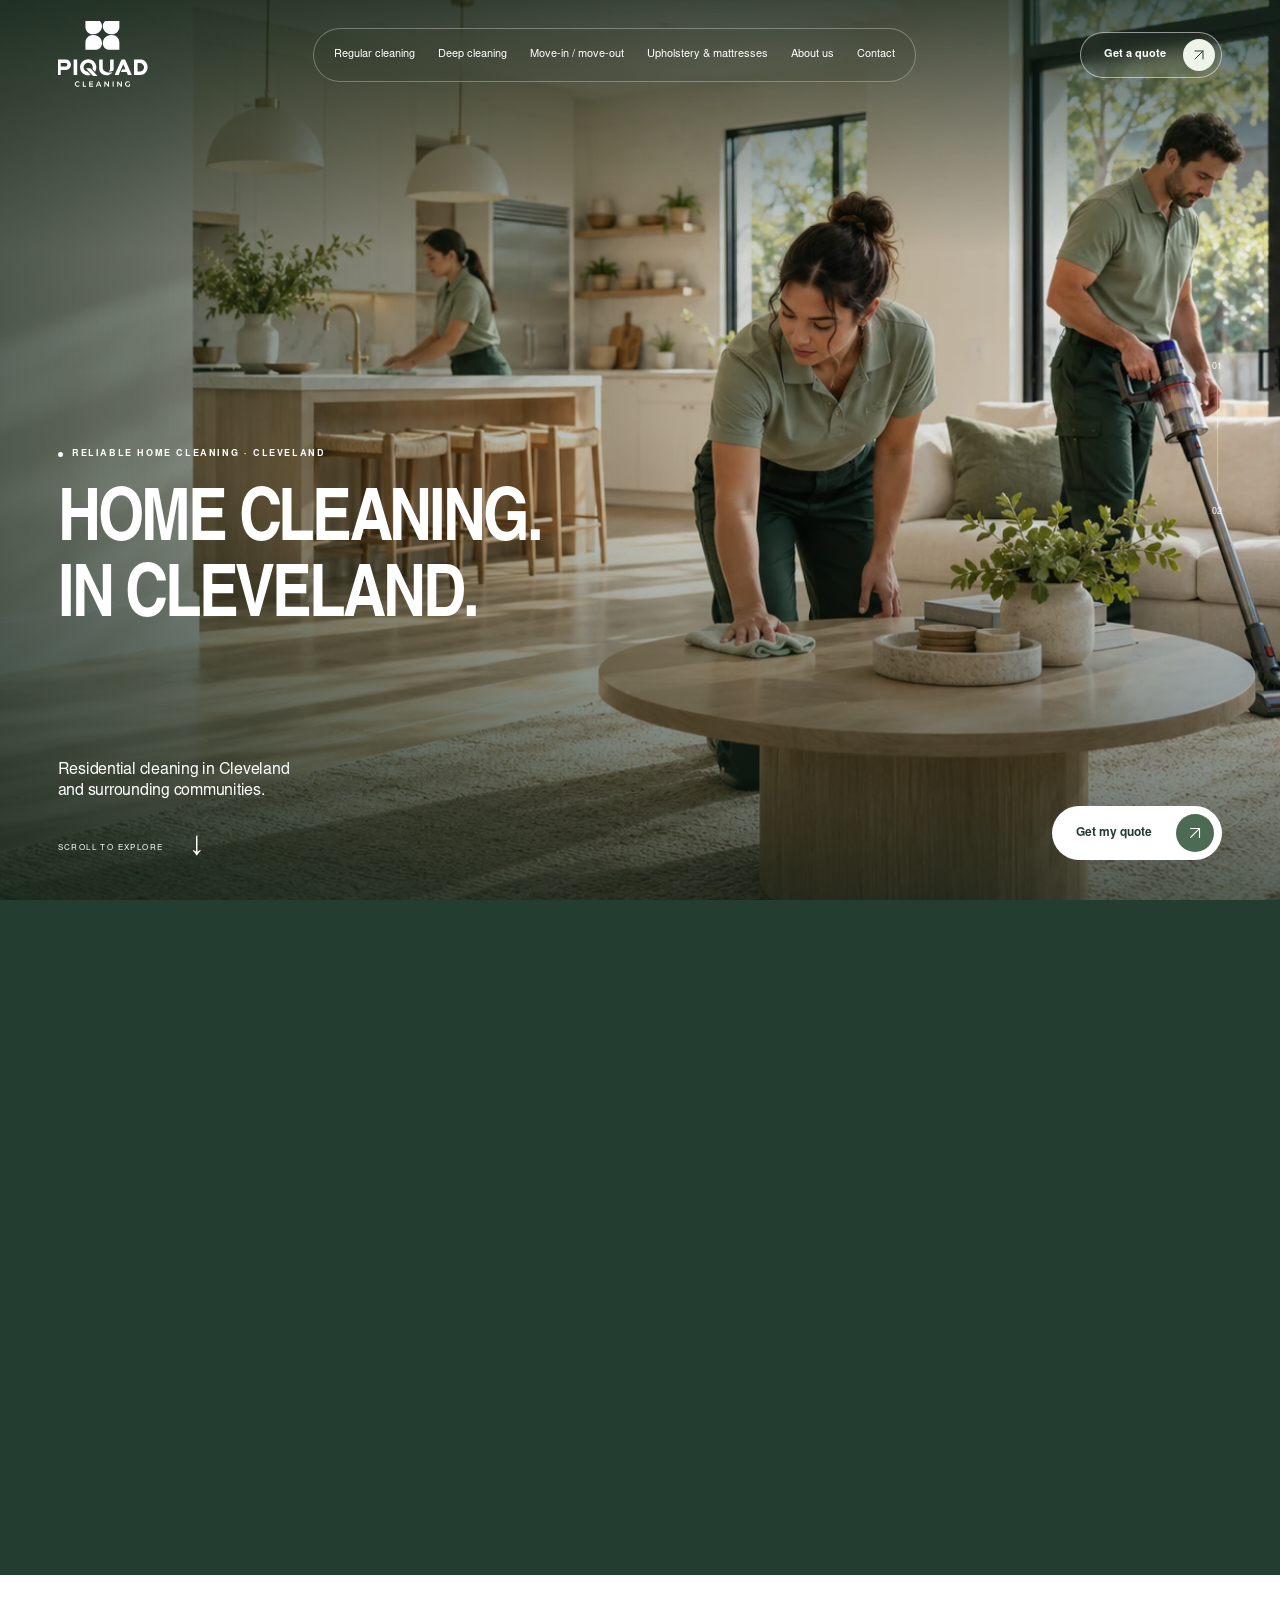
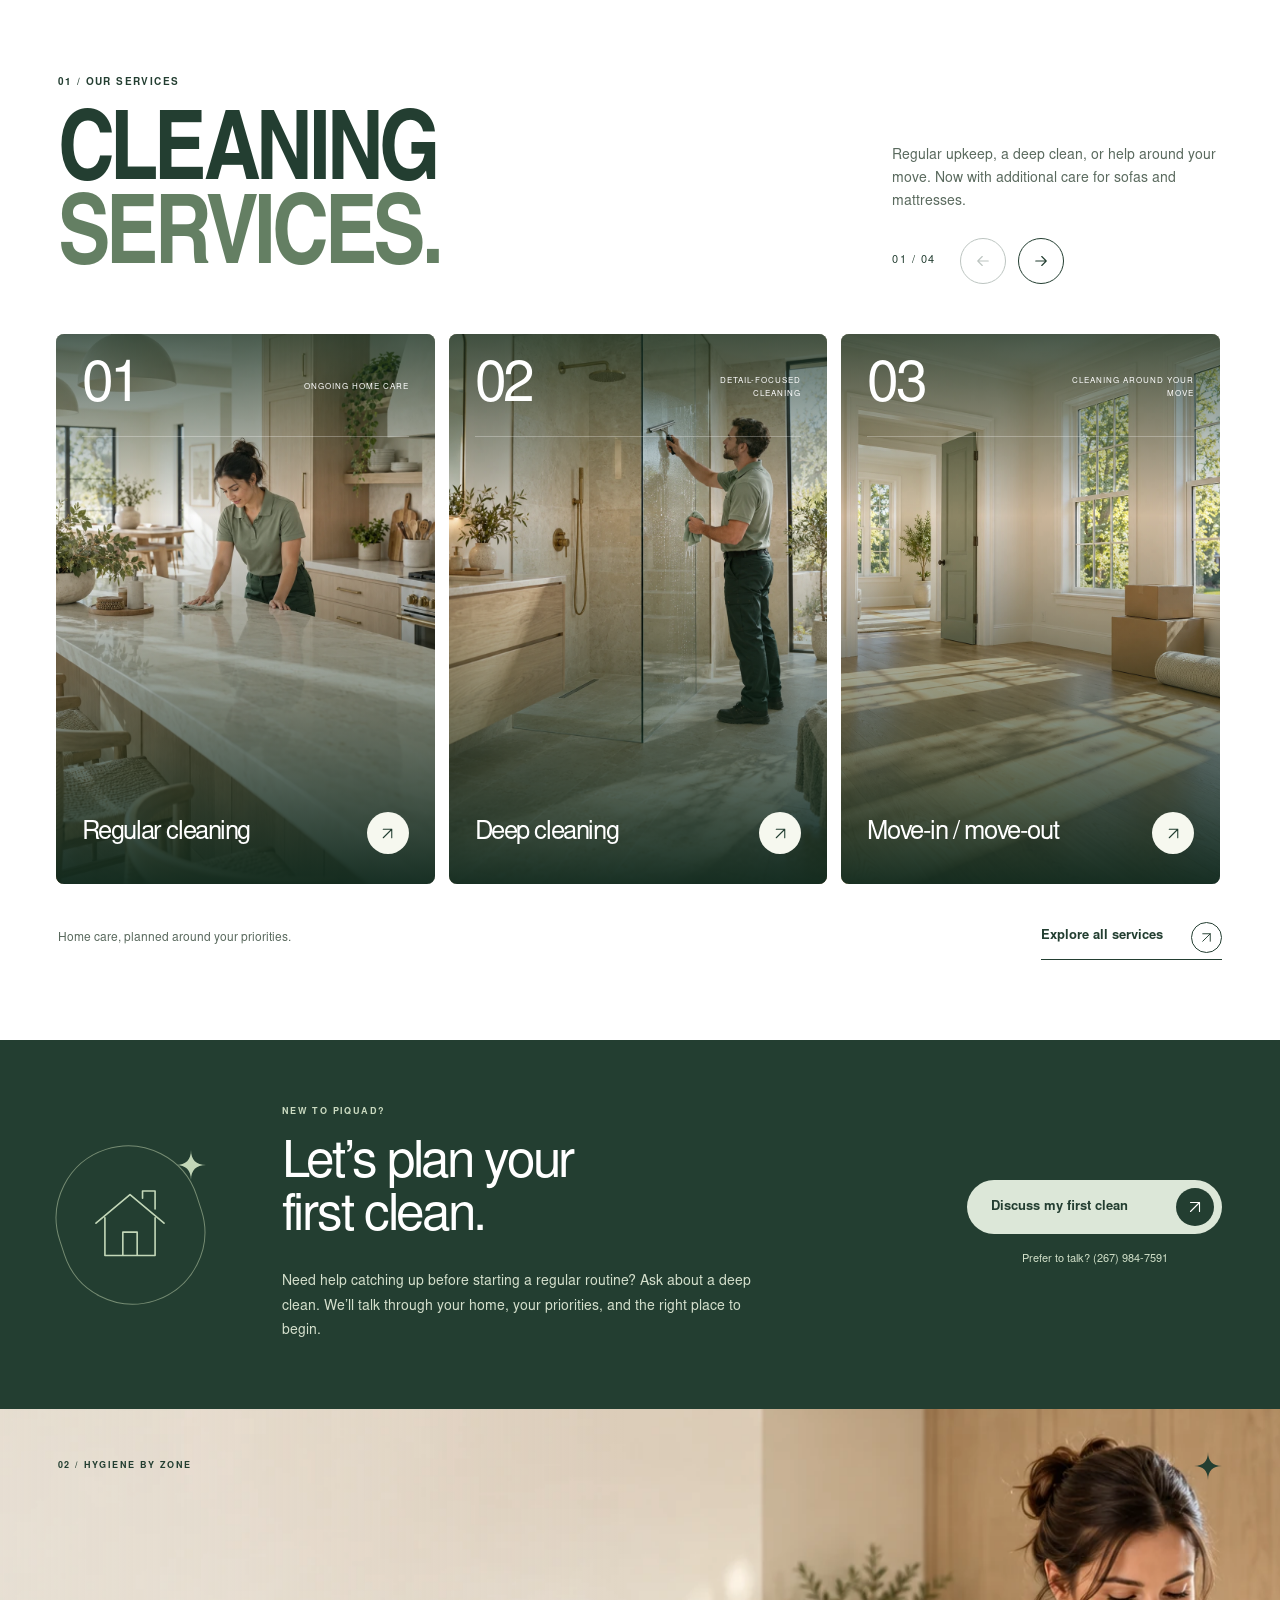
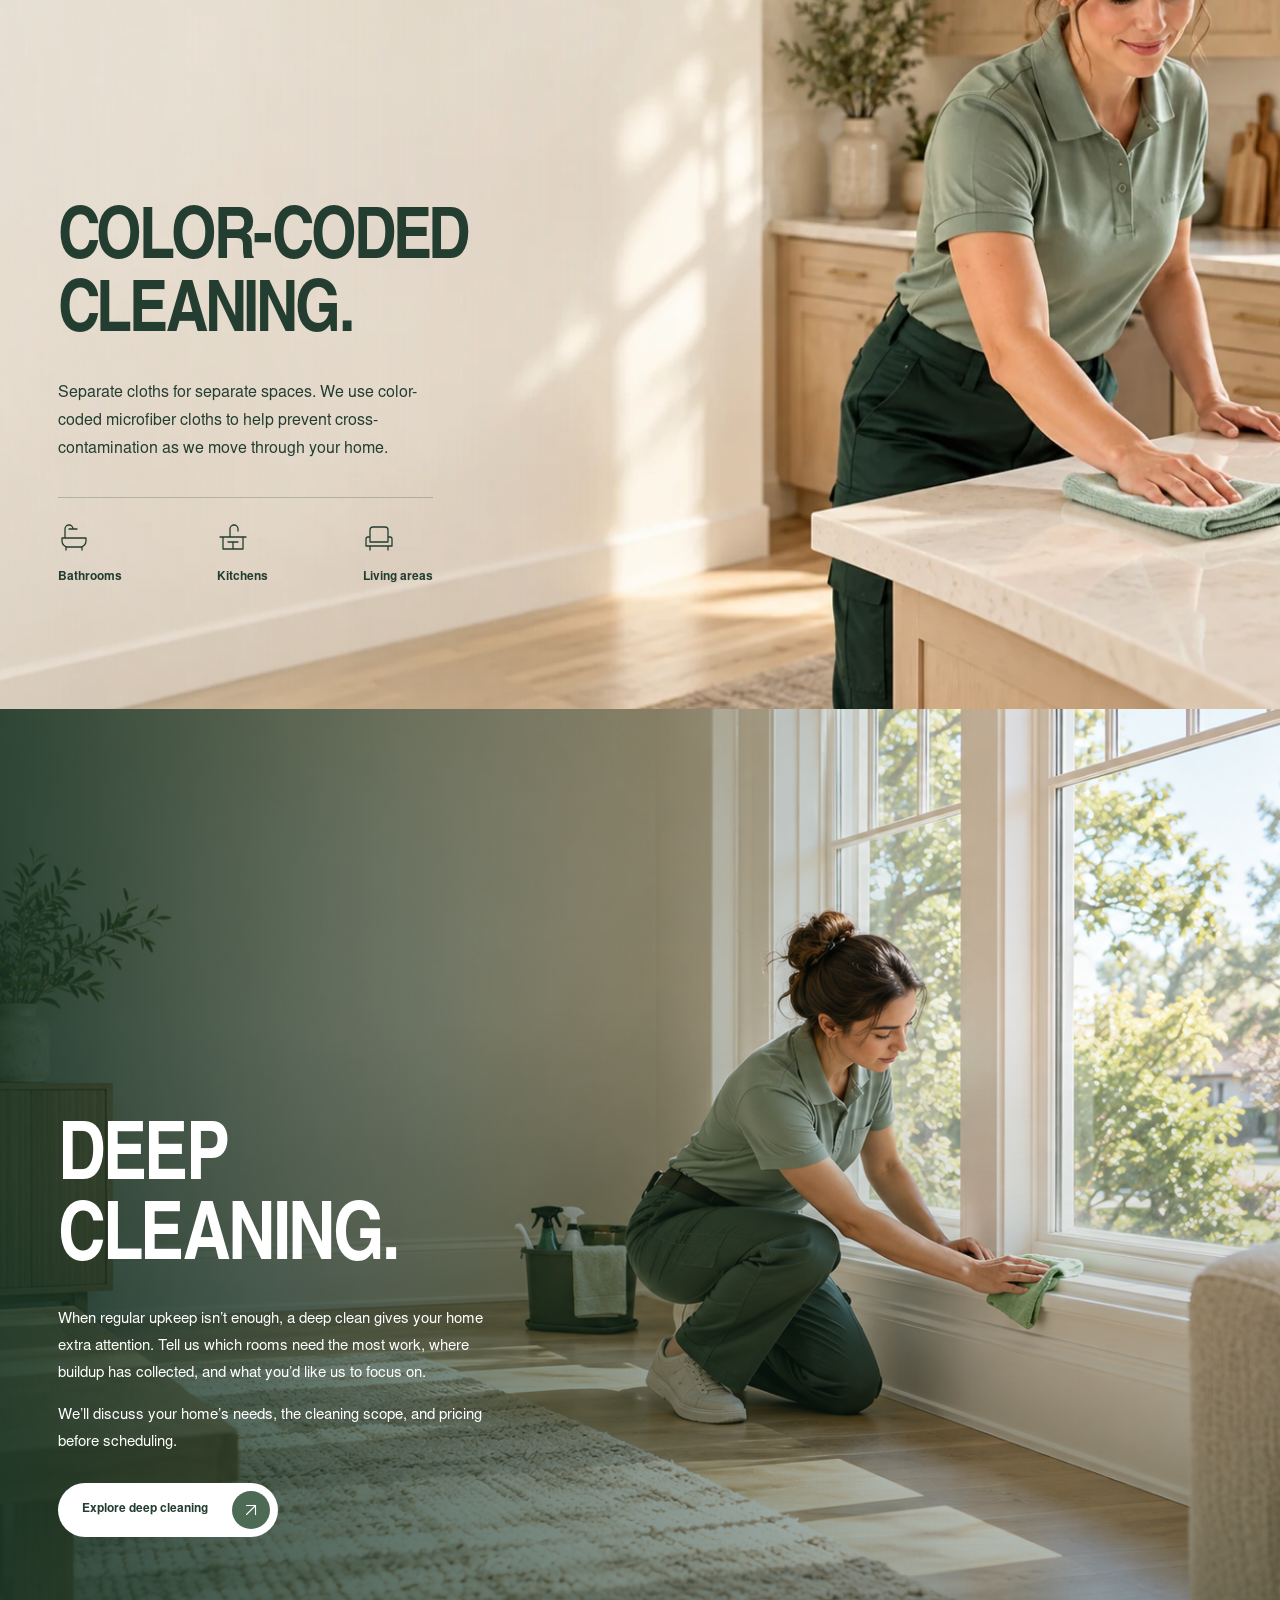
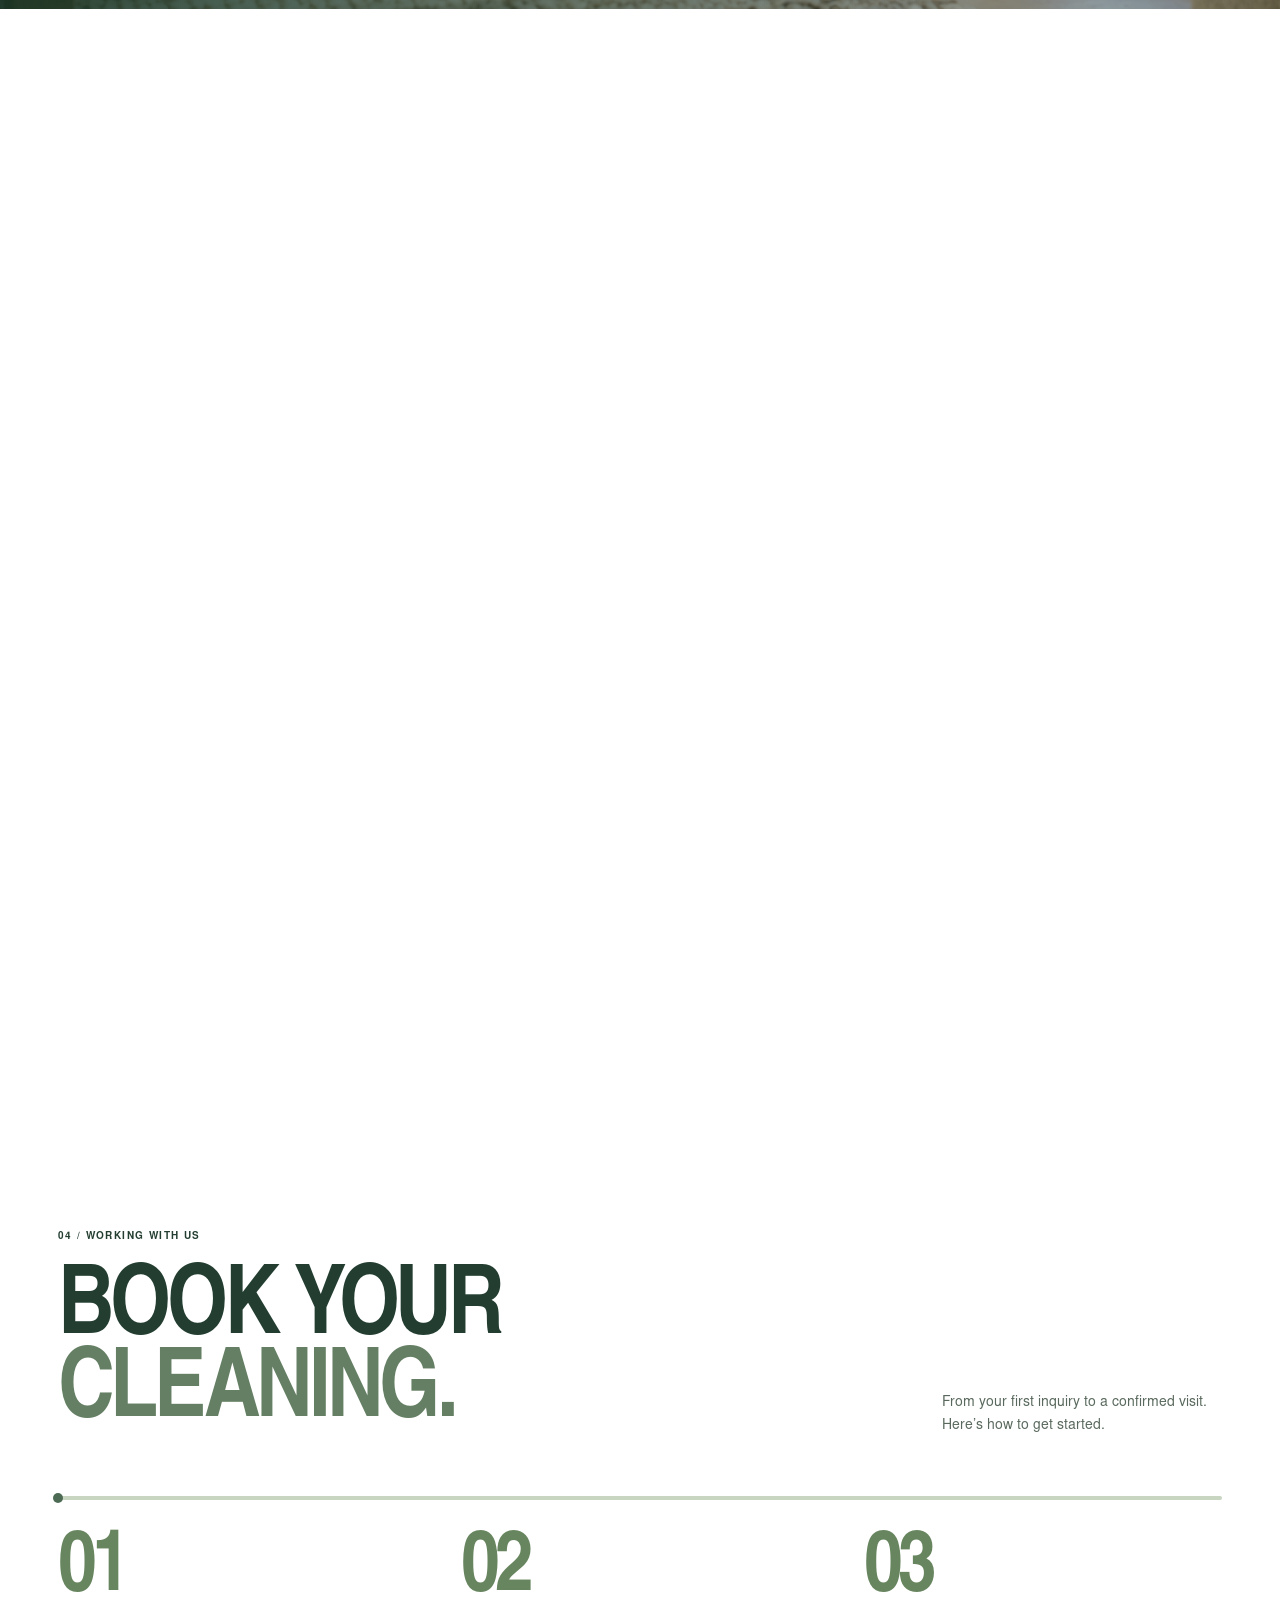
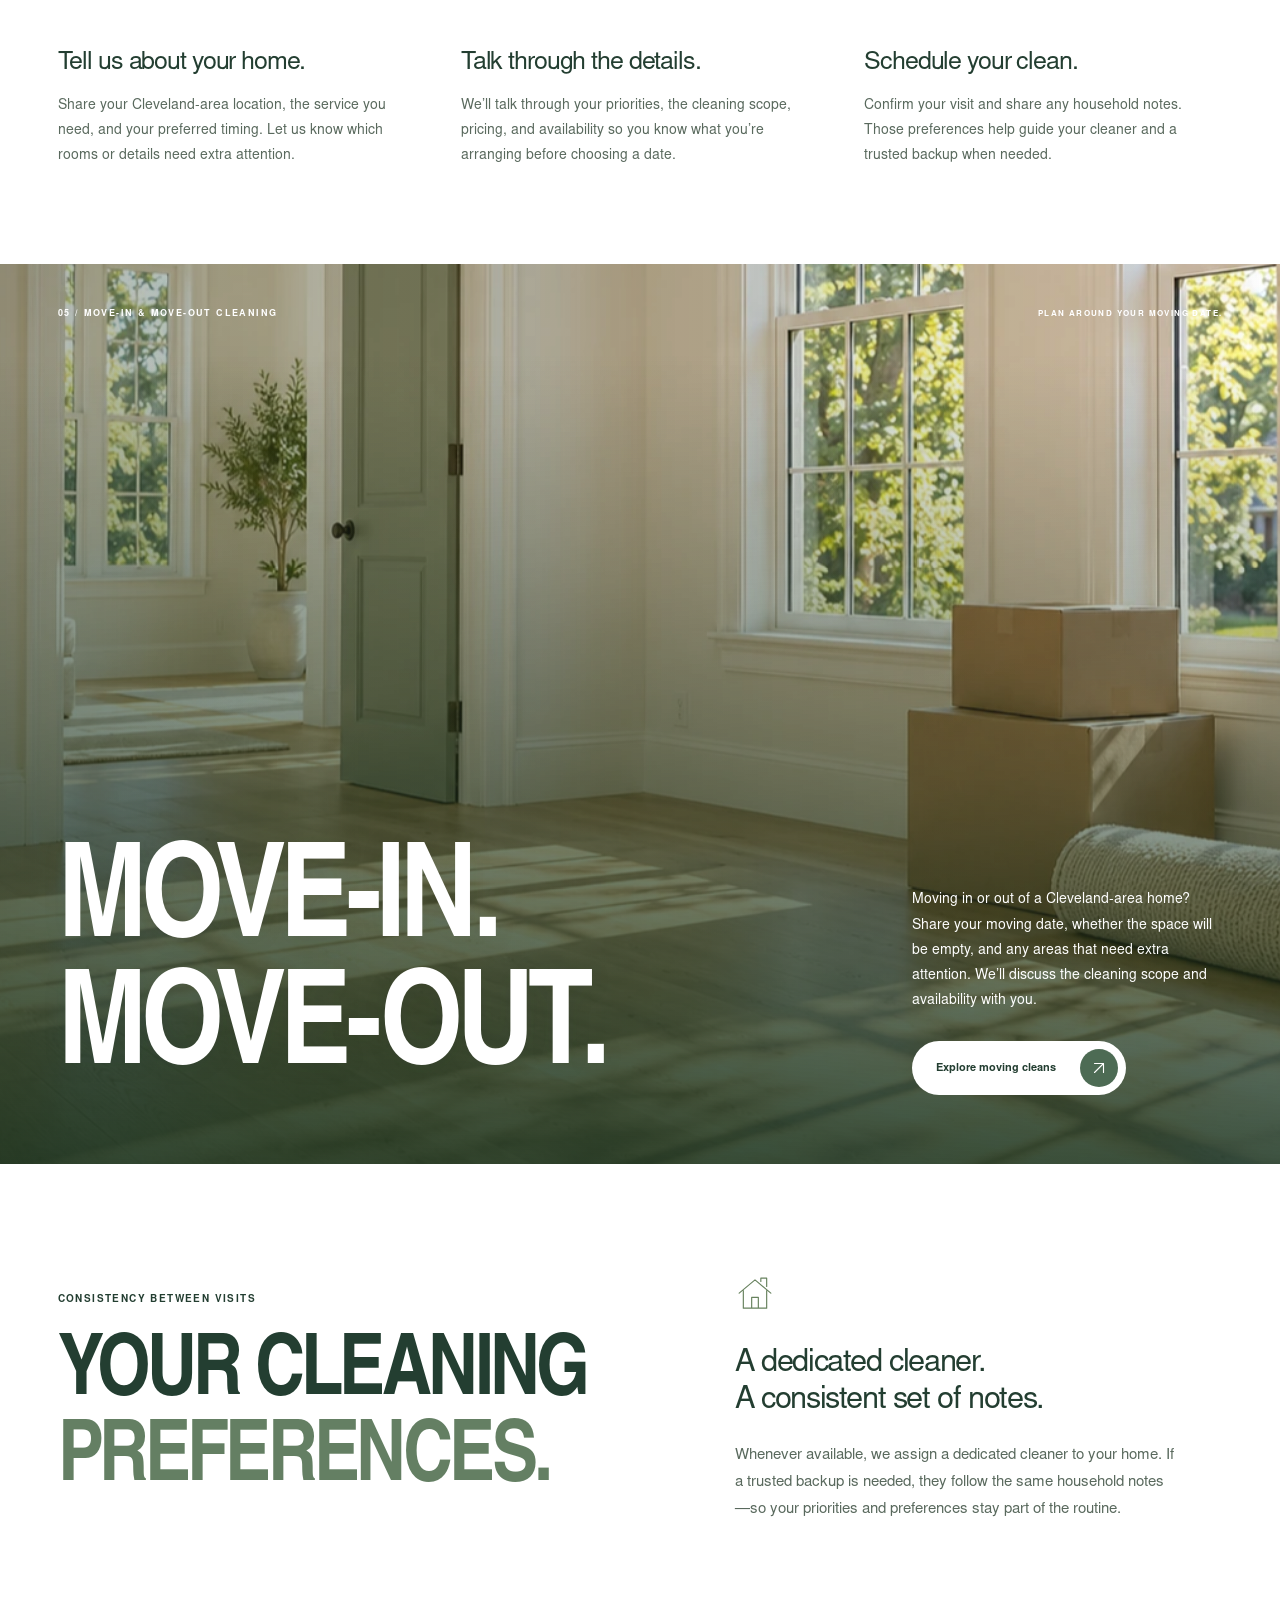
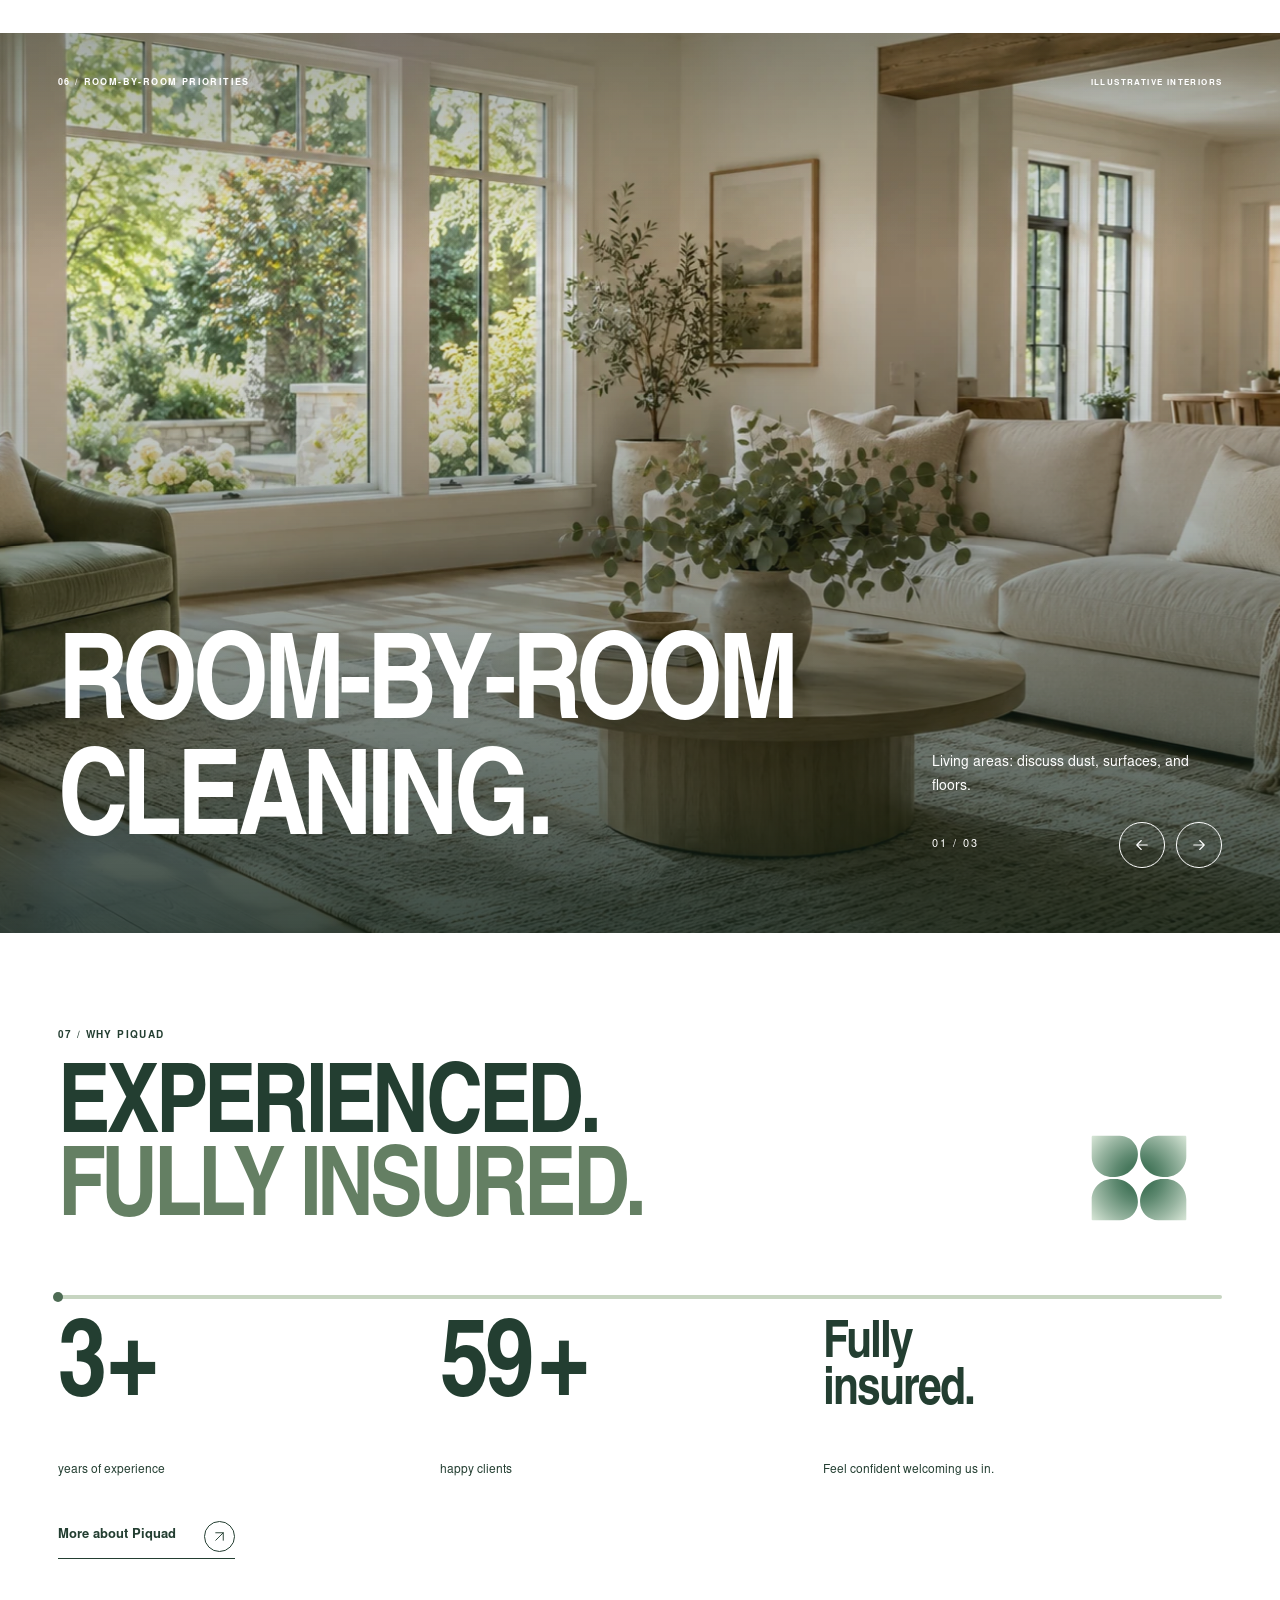
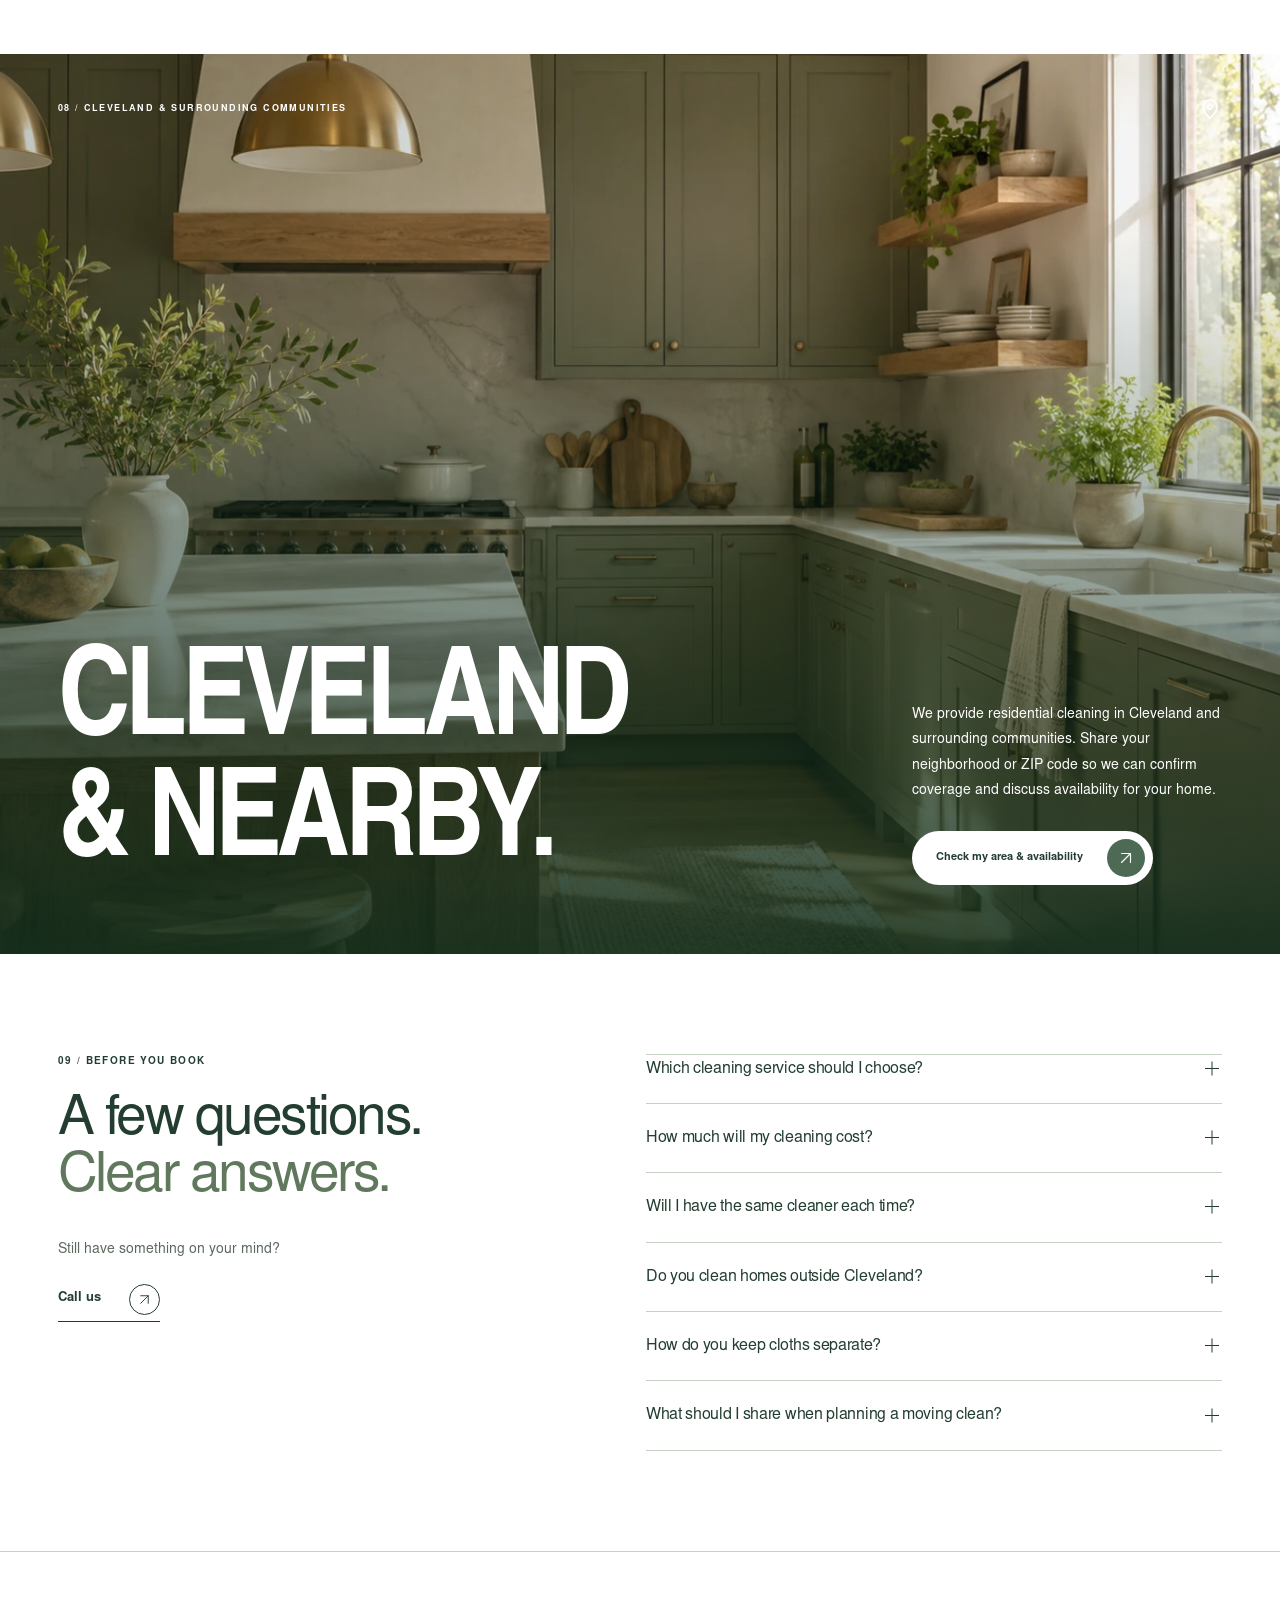
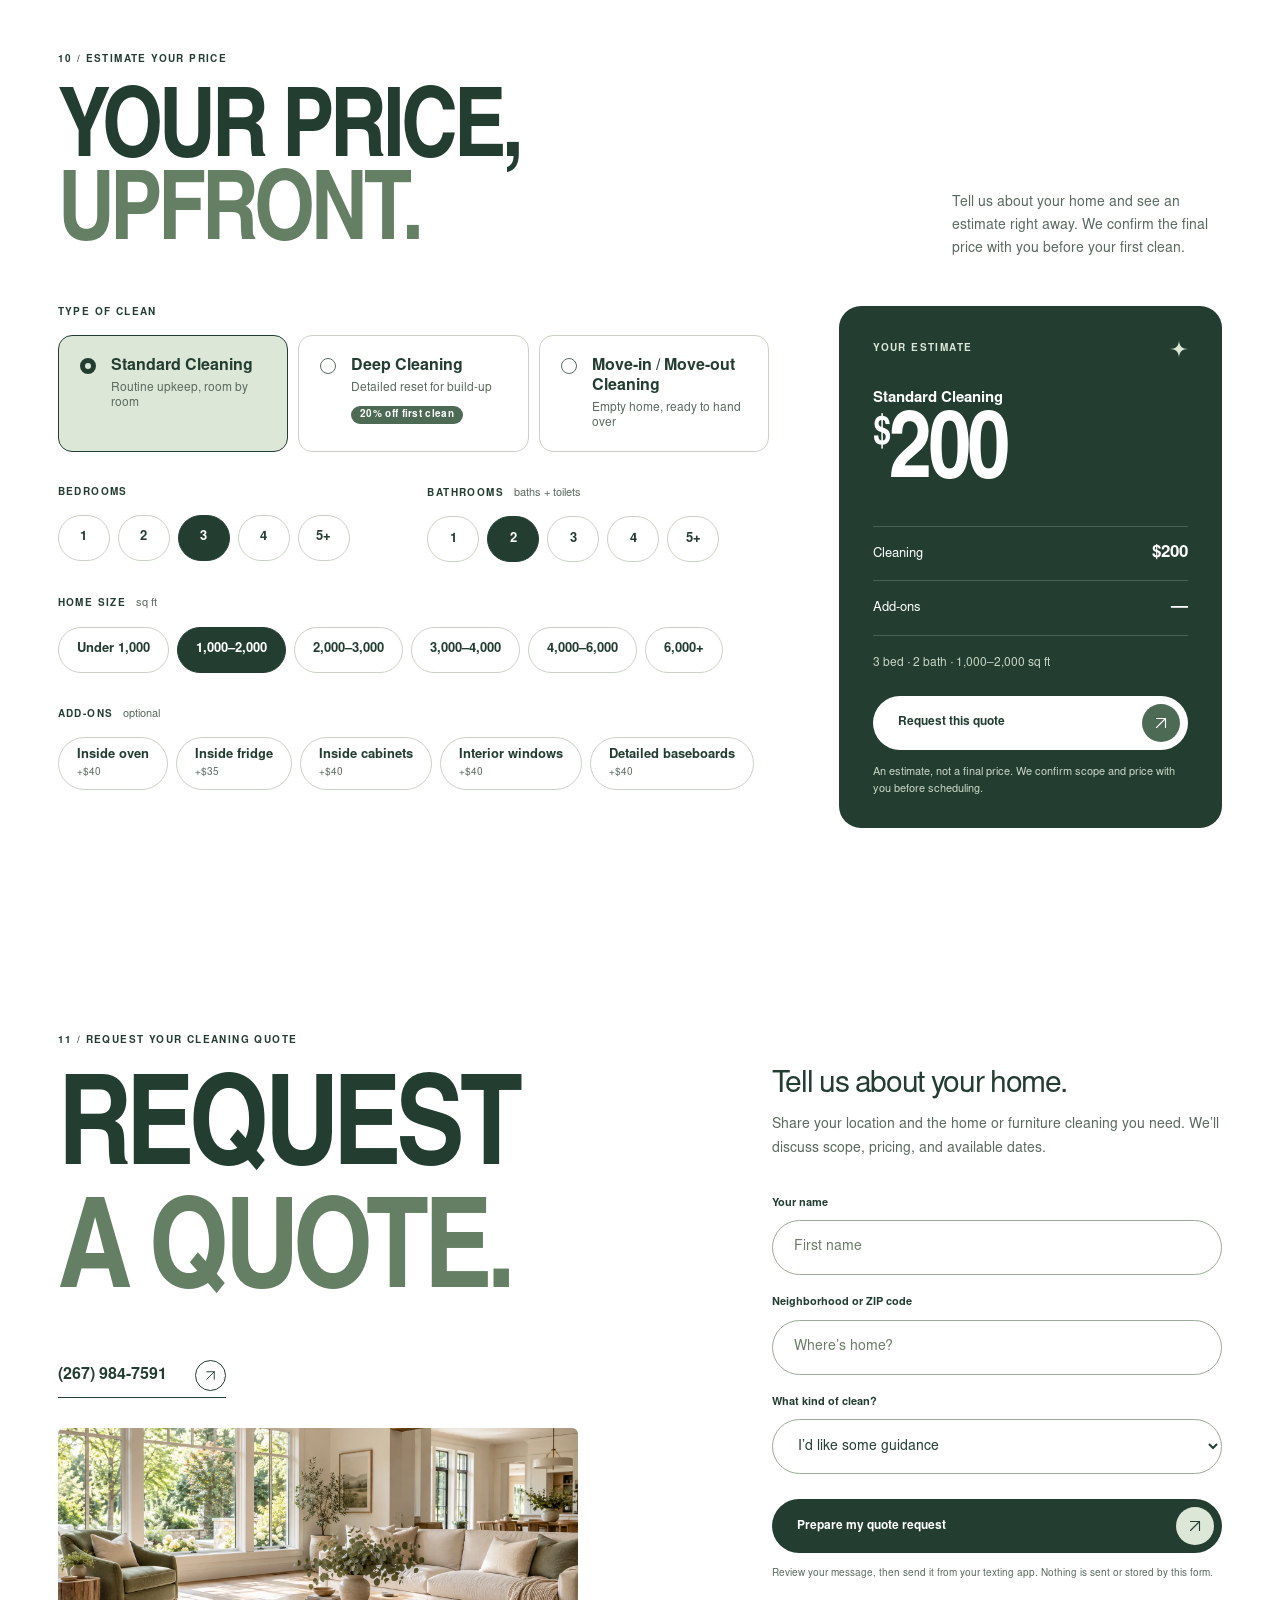
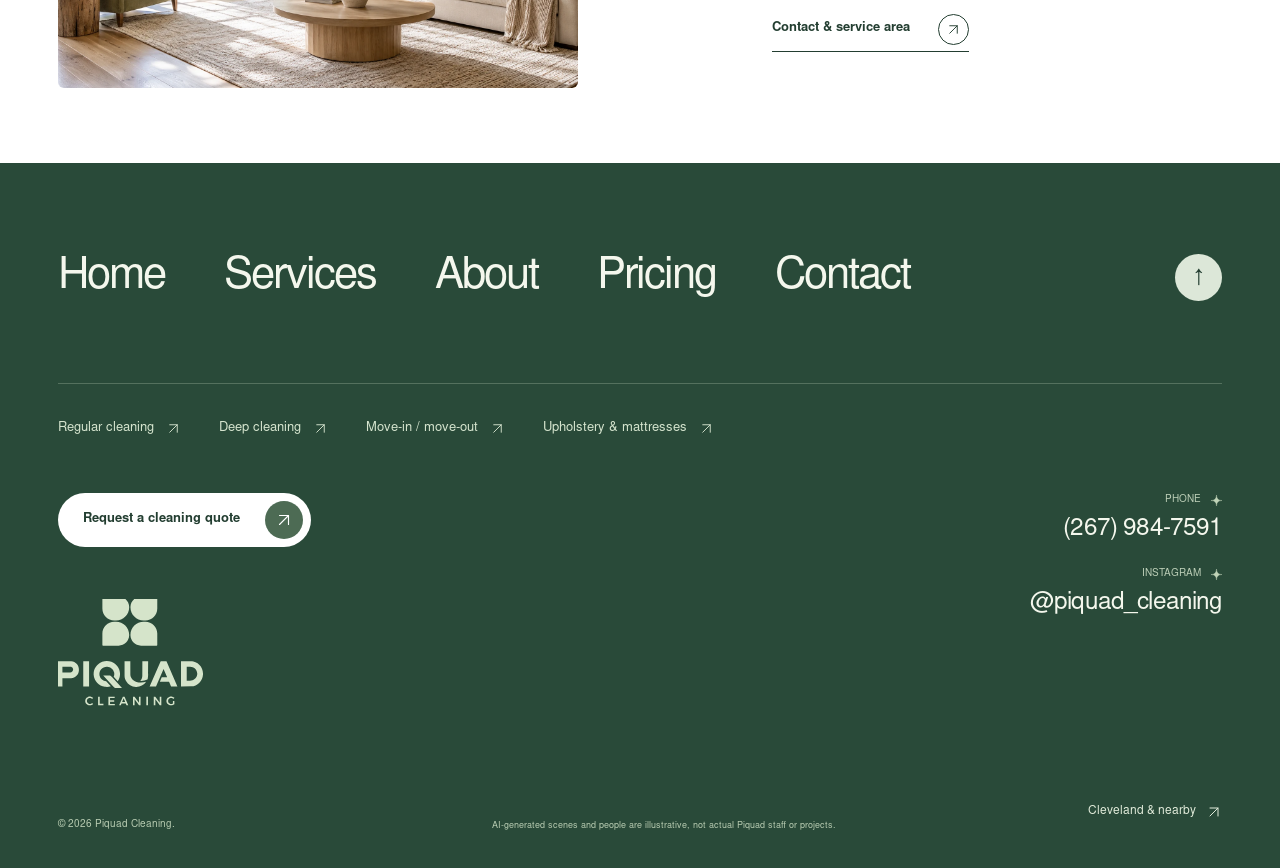
==== commit c323d874: "Show 60+ clients and the gradient logo in the trust section Co-Authored-By: Claude Opus 5.5 <noreply" ====
--- a/index.html
+++ b/index.html
@@ -51,7 +51,7 @@
 
   <section class="full-visual gallery" aria-labelledby="gallery-title" aria-roledescription="carousel" aria-label="Home inspiration gallery"><div class="visual-image"><img id="gallery-image" src="assets/living.webp" width="1672" height="941" alt="Sunlit living room with a cream sofa and natural oak furniture" loading="lazy"></div><div class="visual-shade" aria-hidden="true"></div><div class="visual-top reveal"><p class="eyebrow">06 / ROOM-BY-ROOM PRIORITIES</p><span class="tiny-label">ILLUSTRATIVE INTERIORS</span></div><div class="visual-bottom reveal"><h2 id="gallery-title">ROOM-BY-ROOM<br>CLEANING.</h2><div class="gallery-control-group"><p id="gallery-caption" aria-live="polite">Living areas: discuss dust, surfaces, and floors.</p><div class="gallery-controls"><span id="gallery-counter" aria-live="off">01 / 03</span><button class="round-button" id="gallery-prev" aria-label="Previous interior"><svg class="icon"><use href="#arrow"/></svg></button><button class="round-button" id="gallery-next" aria-label="Next interior"><svg class="icon"><use href="#arrow"/></svg></button></div></div></div></section>
 
-  <section class="trust content-section" id="about" aria-labelledby="trust-title"><div class="section-head reveal"><div><p class="eyebrow">07 / WHY PIQUAD</p><h2 id="trust-title">EXPERIENCED.<br><span>FULLY INSURED.</span></h2></div><svg class="trust-mark" aria-hidden="true"><use href="#mark"/></svg></div><div class="trust-progress" data-scroll-fill="trust"><div class="scroll-meter" aria-hidden="true"><i></i><b></b></div></div><div class="trust-facts reveal" data-counter-group><div><strong><span class="sr-only">4+</span><span class="count-number" data-count-to="4" aria-hidden="true">4</span><span class="count-plus" aria-hidden="true">+</span></strong><span>years of experience</span></div><div><strong><span class="sr-only">1000+</span><span class="count-number" data-count-to="1000" aria-hidden="true" style="--digits:3.4">1000</span><span class="count-plus" aria-hidden="true">+</span></strong><span>happy clients</span></div><div class="trust-insured"><strong>Fully<br>insured.</strong><span>Feel confident welcoming us in.</span></div></div><a class="text-link trust-about-link reveal" href="about.html">More about Piquad <svg class="icon" aria-hidden="true"><use href="#arrow-up"/></svg></a></section>
+  <section class="trust content-section" id="about" aria-labelledby="trust-title"><div class="section-head reveal"><div><p class="eyebrow">07 / WHY PIQUAD</p><h2 id="trust-title">EXPERIENCED.<br><span>FULLY INSURED.</span></h2></div><svg class="trust-mark" aria-hidden="true" viewBox="0 0 2000 1830.51"><defs><radialGradient id="trust-logo-gradient" cx="1000" cy="915.26" r="1330.77" gradientUnits="userSpaceOnUse"><stop offset=".23" stop-color="#48785d"/><stop offset=".38" stop-color="#5e8970"/><stop offset=".69" stop-color="#98b5a1"/><stop offset="1" stop-color="#d9e7d8"/></radialGradient></defs><path fill="url(#trust-logo-gradient)" d="M502.47,892.64h-60.56c-236.19,0-427.67-191.47-427.67-427.67V58.12c0-13.64,11.06-24.7,24.7-24.7h558c210.07,0,380.36,170.29,380.36,380.36v4.04c0,262.24-212.59,474.83-474.83,474.83ZM1497.53,892.64h60.56c236.19,0,427.67-191.47,427.67-427.67V58.12c0-13.64-11.06-24.7-24.7-24.7h-558c-210.07,0-380.36,170.29-380.36,380.36v4.04c0,262.24,212.59,474.83,474.83,474.83ZM1022.7,1412.7v4.04c0,210.07,170.29,380.36,380.36,380.36h558c13.64,0,24.7-11.06,24.7-24.7v-406.86c0-236.19-191.47-427.67-427.67-427.67h-60.56c-262.24,0-474.83,212.59-474.83,474.83ZM502.47,937.87h-60.56c-236.19,0-427.67,191.47-427.67,427.67v406.86c0,13.64,11.06,24.7,24.7,24.7h558c210.07,0,380.36-170.29,380.36-380.36v-4.04c0-262.24-212.59-474.83-474.83-474.83Z"/></svg></div><div class="trust-progress" data-scroll-fill="trust"><div class="scroll-meter" aria-hidden="true"><i></i><b></b></div></div><div class="trust-facts reveal" data-counter-group><div><strong><span class="sr-only">4+</span><span class="count-number" data-count-to="4" aria-hidden="true">4</span><span class="count-plus" aria-hidden="true">+</span></strong><span>years of experience</span></div><div><strong><span class="sr-only">60+</span><span class="count-number" data-count-to="60" aria-hidden="true" style="--digits:2">60</span><span class="count-plus" aria-hidden="true">+</span></strong><span>happy clients</span></div><div class="trust-insured"><strong>Fully<br>insured.</strong><span>Feel confident welcoming us in.</span></div></div><a class="text-link trust-about-link reveal" href="about.html">More about Piquad <svg class="icon" aria-hidden="true"><use href="#arrow-up"/></svg></a></section>
 
   <section class="full-visual area-visual" id="area" aria-labelledby="area-title"><div class="visual-image"><img src="assets/kitchen.webp" width="1448" height="1086" alt="A welcoming kitchen with natural materials and soft green cabinetry" loading="lazy"></div><div class="visual-shade" aria-hidden="true"></div><div class="visual-top reveal"><p class="eyebrow">08 / CLEVELAND & SURROUNDING COMMUNITIES</p><svg class="icon"><use href="#pin"/></svg></div><div class="visual-bottom reveal"><h2 id="area-title">CLEVELAND<br>& NEARBY.</h2><div class="visual-aside"><p>We provide residential cleaning in Cleveland and surrounding communities. Share your neighborhood or ZIP code so we can confirm coverage and discuss availability for your home.</p><button class="button button-light" data-inquiry>Check my area & availability <span class="button-arrow" aria-hidden="true"><svg class="icon"><use href="#arrow-up"/></svg></span></button></div></div></section>
 
--- a/design.css
+++ b/design.css
@@ -26,13 +26,13 @@
 /* Full-viewport opening. Scrolling controls the image and the two title states. */
 .hero-scroll{height:100svh;min-height:620px;background:var(--ink);position:relative}.scroll-motion .hero-scroll{height:175svh}.hero-stage{height:100svh;min-height:620px;position:sticky;top:0;color:#fff;overflow:hidden;isolation:isolate}.hero-image-wrap{position:absolute;inset:0;z-index:-3;background:#77816d}.hero-image-wrap>img{object-position:62% center;transform:scale(1.08);will-change:transform}.hero-shade{position:absolute;inset:0;z-index:-2;background:linear-gradient(90deg,rgba(15,35,25,.65) 0%,rgba(20,36,25,.21) 52%,rgba(18,35,26,.04)),linear-gradient(180deg,rgba(10,28,18,.72),transparent 28%,transparent 55%,rgba(12,30,22,.68))}.header{position:absolute;top:0;left:0;right:0;height:110px;padding-inline:var(--pad);display:flex;align-items:center;justify-content:space-between;z-index:10;gap:24px;transition:opacity .8s var(--ease),transform .8s var(--ease)}.brand{display:inline-flex;align-items:center;gap:9px;width:fit-content}.brand-mark{width:31px;height:38px}.brand-type{font-family:Arial,sans-serif;font-size:32px;font-weight:700;letter-spacing:-1.9px;line-height:1}.brand-type>span{display:block;font-size:8px;letter-spacing:4.9px;font-weight:400;margin-top:7px;margin-left:5px}.desktop-nav{display:flex;align-items:center;gap:3px;padding:6px;border:1px solid #ffffff50;border-radius:100px;background:#283c2821;backdrop-filter:blur(12px)}.desktop-nav a{font-size:11px;padding:10px 23px;border-radius:50px;transition:background .2s}.desktop-nav a:hover{background:#ffffff24}.header-actions{display:flex;align-items:center;gap:10px}.header-cta{min-height:44px;padding:13px 19px;font-size:11px;gap:25px}.header-cta>.icon{width:17px;height:17px}.menu-toggle,.mobile-nav{display:none}.hero-copy{position:absolute;top:24%;left:var(--pad);will-change:transform,opacity}.hero-copy>.eyebrow{margin-bottom:26px;font-size:9px;letter-spacing:1.6px}.hero-copy h1{font-size:clamp(100px,13.25vw,225px);line-height:.84;letter-spacing:-.045em}.line-mask{display:block;overflow:hidden;padding-bottom:.06em;margin-bottom:-.06em}.line-mask>span{display:block;transition:transform 1.05s var(--ease)}.line-mask:nth-child(2)>span{transition-delay:.1s}.intro:not(.page-ready) .hero-copy .line-mask>span{transform:translateY(115%)}.intro:not(.page-ready) .header{opacity:0;transform:translateY(-20px)}.hero-next{position:absolute;left:var(--pad);top:25%;opacity:0;pointer-events:none;will-change:transform,opacity}.hero-next>.eyebrow{margin-bottom:25px;font-size:9px}.hero-next>.display{font-size:clamp(80px,9.5vw,166px);line-height:.86}.hero-next>.display>span{color:#d3e7cc}.hero-side{position:absolute;right:var(--pad);top:40%;display:flex;flex-direction:column;align-items:center;gap:13px;font-size:9px}.hero-side>div{height:105px;width:1px;background:#ffffff55;position:relative}.hero-side i{position:absolute;inset:0;background:white;transform:scaleY(0);transform-origin:top}.hero-bottom{position:absolute;bottom:40px;left:var(--pad);right:var(--pad);display:flex;align-items:flex-end;justify-content:space-between;gap:25px}.hero-bottom-copy>p{font-size:16px;line-height:1.35;letter-spacing:-.25px}.scroll-cue{display:flex;align-items:center;gap:28px;font-size:8px;letter-spacing:1.4px;margin-top:32px;min-height:25px}.scroll-cue>span:last-child{font-size:24px;line-height:1}.hero-bottom-action{text-align:right}.hero-bottom-action .button{padding:8px 9px 8px 25px;gap:35px;min-height:52px}.hero-bottom-action small{display:block;font-size:8px;letter-spacing:.25px;margin-top:16px;color:#e2e8de}.content-section{padding:100px var(--pad)}.section-head{display:flex;align-items:flex-end;justify-content:space-between;gap:35px;margin-bottom:45px}.section-head .eyebrow{margin-bottom:26px}.section-head-side>p,.section-note{font-size:14px;line-height:1.65;color:var(--muted)}.section-head-side{max-width:270px}.carousel-controls{display:none;gap:9px;margin-top:24px}#services-prev .icon{transform:rotate(180deg)}.services{padding-bottom:80px;background:var(--paper)}.service-track{display:flex;gap:14px;overflow-x:auto;scroll-snap-type:x mandatory;scrollbar-width:none;padding:5px 2px 7px;margin-inline:-2px}.service-track::-webkit-scrollbar{display:none}.service-card{position:relative;isolation:isolate;flex:0 0 calc((100% - 28px)/3);height:clamp(500px,43vw,720px);border-radius:8px;overflow:hidden;scroll-snap-align:start;color:white;background:#5d705d}.service-card>img{position:absolute;inset:0;z-index:-3;transition:transform .7s var(--ease);object-position:center 45%}.service-card:before{content:'';position:absolute;inset:0;z-index:-1;background:linear-gradient(180deg,#102c20b8,transparent 40%,transparent 45%,#10291ce8 100%)}.service-card:hover>img,.service-card:focus-within>img{transform:scale(1.035)}.service-card:focus-within{outline:3px solid var(--green);outline-offset:3px}.card-top{position:absolute;left:26px;right:26px;top:25px;display:flex;align-items:center;gap:26px;border-bottom:1px solid #ffffff47;padding-bottom:20px}.card-number{font-size:57px;line-height:1;letter-spacing:-3.6px}.card-top>span:last-child{font-size:8px;letter-spacing:1px;line-height:1.6}.card-bottom{position:absolute;left:26px;right:26px;bottom:30px;padding-right:40px}.card-bottom h3{font-size:clamp(25px,2.35vw,40px);line-height:1.1;letter-spacing:-.055em;max-width:330px}.card-bottom p{font-size:11px;line-height:1.6;max-width:235px;margin-top:13px}.card-link{display:grid;place-items:center;width:37px;height:37px;background:#f6f8ef;color:var(--ink);border-radius:50%;float:right;margin-right:-40px;margin-top:-36px;transition:background .2s}.card-link>.icon{width:17px;height:17px}.card-link:after{content:'';position:absolute;inset:0}.service-card:hover .card-link{background:#cbdcc5}
 /* Full-screen photo chapters alternate with the information sections. */
-.full-visual{position:relative;isolation:isolate;height:100svh;min-height:640px;overflow:hidden;color:white;background:var(--ink)}.visual-image{position:absolute;inset:0;z-index:-3;overflow:hidden}.visual-image>img{object-position:center;transform:scale(1.07);will-change:transform}.visual-shade{position:absolute;inset:0;z-index:-2;background:linear-gradient(0deg,rgba(13,31,21,.8),rgba(18,32,22,.08) 72%),linear-gradient(180deg,#15271c59,transparent 25%)}.visual-top{position:absolute;top:43px;left:var(--pad);right:var(--pad);display:flex;align-items:center;justify-content:space-between;gap:20px}.visual-mark{width:28px;height:28px}.visual-top>.eyebrow{font-size:9px}.tiny-label{font-size:8px;letter-spacing:1.4px}.visual-bottom{position:absolute;bottom:65px;left:var(--pad);right:var(--pad);display:flex;align-items:flex-end;justify-content:space-between;gap:40px}.full-visual h2{font-size:clamp(80px,10.2vw,174px);letter-spacing:-.045em;line-height:.85;text-shadow:0 2px 24px #1b342516}.visual-aside{max-width:270px;padding-bottom:4px;font-size:13px;line-height:1.65}.visual-aside p{max-width:270px}.visual-aside .button{margin-top:27px;font-size:11px;gap:22px;padding:16px 21px;min-height:49px}.zone-visual .visual-image>img{object-position:center 52%}.zone-visual .visual-shade{background:linear-gradient(0deg,#153220d9,transparent 80%),linear-gradient(90deg,#203d234d,transparent 65%)}.zones{display:flex;flex-wrap:wrap;gap:7px;margin-bottom:20px}.zones span{border:1px solid #ffffff7a;border-radius:40px;padding:6px 11px;font-size:9px}.deep-section{display:grid;grid-template-columns:1.25fr .75fr;align-items:center;gap:12%;background:var(--sage);padding-block:90px}.deep-copy>.eyebrow{margin-bottom:27px}.deep-copy h2{font-size:clamp(92px,11vw,178px)}.body-copy{font-size:14px;line-height:1.8;color:#475c4b;max-width:325px;margin-top:29px}.deep-copy>.button{margin-top:28px;font-size:11px;gap:27px}.deep-photo{height:560px;max-width:450px;position:relative;overflow:hidden;border-radius:6px}.deep-photo>img{object-position:55% center}.deep-photo:after{content:'';position:absolute;inset:75% 0 0;background:linear-gradient(transparent,#132b1ec9)}.deep-photo figcaption{position:absolute;bottom:24px;left:24px;z-index:1;color:white;font-size:8px;letter-spacing:1.1px}.move-visual .visual-image>img{object-position:center 55%}.move-visual .visual-shade{background:linear-gradient(0deg,#17311dd6,transparent 90%),linear-gradient(90deg,#243b275c,transparent)}.process{padding-block:95px}.process .section-head{margin-bottom:58px}.process-steps{display:grid;grid-template-columns:repeat(3,1fr);gap:45px}.process-steps article{border-top:1px solid var(--line);padding-top:24px}.process-steps article>span{font-family:'Piquad Display',Arial,sans-serif;font-size:85px;font-weight:700;line-height:1;letter-spacing:-5px;color:#91a98a;display:block;margin-bottom:35px}.process-steps h3{font-size:25px;line-height:1.15}.process-steps p{font-size:13px;line-height:1.7;color:var(--muted);max-width:270px;margin-top:15px}.gallery-control-group{min-width:245px}.gallery-control-group>p{font-size:12px;margin-bottom:22px}.gallery-controls{display:flex;align-items:center;gap:11px}.gallery-controls>span{font-size:11px;letter-spacing:2px;margin-right:auto}.gallery-controls button:first-of-type .icon{transform:rotate(180deg)}.gallery-controls button:hover{background:var(--paper);color:var(--ink)}#gallery-image{transition:opacity .22s}.gallery.is-changing #gallery-image{opacity:.35}.trust{background:var(--sage);padding-block:95px}.trust-mark{width:80px;height:92px;color:#83a17b;margin:0 35px 15px 0}.trust .section-head{margin-bottom:58px}.trust-facts{display:grid;grid-template-columns:1fr 1fr 1.15fr;gap:35px}.trust-facts>div{border-top:1px solid #b4c6b0;padding-top:24px;display:flex;flex-direction:column;justify-content:space-between;min-height:180px}.trust-facts strong{font-family:'Piquad Display',Arial,sans-serif;font-weight:700;font-size:108px;line-height:.9;letter-spacing:-4px}.trust-facts span{display:block;font-size:12px;line-height:1.5;margin-top:18px}.trust-insured strong{font-size:52px;letter-spacing:-2px}.familiar{margin-top:53px;padding-top:30px;border-top:1px solid #b4c6b0;display:flex;justify-content:space-between;align-items:flex-start;gap:45px}.familiar h3{font-size:30px;line-height:1.15}.familiar p{font-size:13px;line-height:1.75;max-width:440px;color:#475c4b}.area-visual .visual-image>img{object-position:center 50%}.area-visual h2{font-size:clamp(72px,9.6vw,165px)}.area-visual .visual-shade{background:linear-gradient(0deg,#102e1ddd,transparent 80%),linear-gradient(90deg,#132e2244,transparent)}.contact{padding-block:105px 75px}.contact-grid{display:grid;grid-template-columns:1.1fr .9fr;gap:14%;align-items:center}.contact-copy>.eyebrow{margin-bottom:27px}.contact-copy h2{font-size:clamp(100px,11.5vw,194px);line-height:.83}.contact-copy>.text-link{margin-top:32px;font-size:16px}.contact-form-wrap>h3{font-size:30px;line-height:1.15}.contact-form-wrap>p{font-size:13px;margin-top:12px;color:var(--muted)}#contact-form{margin-top:34px}.form-submit{width:100%;margin-top:5px}.faq{display:grid;grid-template-columns:1fr 1.2fr;gap:13%;border-top:1px solid var(--line);margin-top:85px;padding-top:38px}.faq>div>h3{font-size:30px;margin-top:18px;line-height:1.1}.faq .eyebrow{font-size:8px}.faq-list details{border-bottom:1px solid var(--line)}summary{cursor:pointer;list-style:none}summary::-webkit-details-marker{display:none}.faq-list summary{display:flex;justify-content:space-between;gap:20px;align-items:center;padding:20px 0;font-size:14px}.faq-list details:first-child summary{padding-top:0;padding-bottom:20px;min-height:48px}.faq-list details>p{font-size:12px;line-height:1.75;color:var(--muted);padding:0 30px 22px 0;max-width:510px}.plus{position:relative;flex-shrink:0;width:20px;height:20px}.plus:before,.plus:after{content:'';position:absolute;top:9px;left:3px;width:14px;height:1px;background:currentColor;transition:transform .2s}.plus:after{transform:rotate(90deg)}details[open] .plus:after{transform:rotate(0)}.footer{padding:47px var(--pad) 24px;background:var(--ink);color:#e7eddf}.footer-top{display:grid;grid-template-columns:1fr 1fr 1fr;align-items:start;gap:30px}.footer-top>p{font-size:14px;line-height:1.4;color:#c3d4bb}.footer-top>a:last-child{justify-self:end;font-size:12px;display:flex;align-items:center;gap:25px;min-height:40px}.footer-top>a:last-child .icon{width:18px;height:18px}.footer-bottom{display:flex;justify-content:space-between;align-items:center;gap:24px;margin-top:40px;padding-top:23px;border-top:1px solid #4d6353;font-size:9px;color:#bed0b9}.footer-bottom>span:nth-child(2){max-width:470px;text-align:center}.footer-bottom>a{white-space:nowrap}.footer a:hover{color:white}.footer :focus-visible{outline-color:#e7eddf}
+.full-visual{position:relative;isolation:isolate;height:100svh;min-height:640px;overflow:hidden;color:white;background:var(--ink)}.visual-image{position:absolute;inset:0;z-index:-3;overflow:hidden}.visual-image>img{object-position:center;transform:scale(1.07);will-change:transform}.visual-shade{position:absolute;inset:0;z-index:-2;background:linear-gradient(0deg,rgba(13,31,21,.8),rgba(18,32,22,.08) 72%),linear-gradient(180deg,#15271c59,transparent 25%)}.visual-top{position:absolute;top:43px;left:var(--pad);right:var(--pad);display:flex;align-items:center;justify-content:space-between;gap:20px}.visual-mark{width:28px;height:28px}.visual-top>.eyebrow{font-size:9px}.tiny-label{font-size:8px;letter-spacing:1.4px}.visual-bottom{position:absolute;bottom:65px;left:var(--pad);right:var(--pad);display:flex;align-items:flex-end;justify-content:space-between;gap:40px}.full-visual h2{font-size:clamp(80px,10.2vw,174px);letter-spacing:-.045em;line-height:.85;text-shadow:0 2px 24px #1b342516}.visual-aside{max-width:270px;padding-bottom:4px;font-size:13px;line-height:1.65}.visual-aside p{max-width:270px}.visual-aside .button{margin-top:27px;font-size:11px;gap:22px;padding:16px 21px;min-height:49px}.zone-visual .visual-image>img{object-position:center 52%}.zone-visual .visual-shade{background:linear-gradient(0deg,#153220d9,transparent 80%),linear-gradient(90deg,#203d234d,transparent 65%)}.zones{display:flex;flex-wrap:wrap;gap:7px;margin-bottom:20px}.zones span{border:1px solid #ffffff7a;border-radius:40px;padding:6px 11px;font-size:9px}.deep-section{display:grid;grid-template-columns:1.25fr .75fr;align-items:center;gap:12%;background:var(--sage);padding-block:90px}.deep-copy>.eyebrow{margin-bottom:27px}.deep-copy h2{font-size:clamp(92px,11vw,178px)}.body-copy{font-size:14px;line-height:1.8;color:#475c4b;max-width:325px;margin-top:29px}.deep-copy>.button{margin-top:28px;font-size:11px;gap:27px}.deep-photo{height:560px;max-width:450px;position:relative;overflow:hidden;border-radius:6px}.deep-photo>img{object-position:55% center}.deep-photo:after{content:'';position:absolute;inset:75% 0 0;background:linear-gradient(transparent,#132b1ec9)}.deep-photo figcaption{position:absolute;bottom:24px;left:24px;z-index:1;color:white;font-size:8px;letter-spacing:1.1px}.move-visual .visual-image>img{object-position:center 55%}.move-visual .visual-shade{background:linear-gradient(0deg,#17311dd6,transparent 90%),linear-gradient(90deg,#243b275c,transparent)}.process{padding-block:95px}.process .section-head{margin-bottom:58px}.process-steps{display:grid;grid-template-columns:repeat(3,1fr);gap:45px}.process-steps article{border-top:1px solid var(--line);padding-top:24px}.process-steps article>span{font-family:'Piquad Display',Arial,sans-serif;font-size:85px;font-weight:700;line-height:1;letter-spacing:-5px;color:#91a98a;display:block;margin-bottom:35px}.process-steps h3{font-size:25px;line-height:1.15}.process-steps p{font-size:13px;line-height:1.7;color:var(--muted);max-width:270px;margin-top:15px}.gallery-control-group{min-width:245px}.gallery-control-group>p{font-size:12px;margin-bottom:22px}.gallery-controls{display:flex;align-items:center;gap:11px}.gallery-controls>span{font-size:11px;letter-spacing:2px;margin-right:auto}.gallery-controls button:first-of-type .icon{transform:rotate(180deg)}.gallery-controls button:hover{background:var(--paper);color:var(--ink)}#gallery-image{transition:opacity .22s}.gallery.is-changing #gallery-image{opacity:.35}.trust{background:var(--sage);padding-block:95px}.trust-mark{width:96px;height:88px;margin:0 35px 15px 0}.trust .section-head{margin-bottom:58px}.trust-facts{display:grid;grid-template-columns:1fr 1fr 1.15fr;gap:35px}.trust-facts>div{border-top:1px solid #b4c6b0;padding-top:24px;display:flex;flex-direction:column;justify-content:space-between;min-height:180px}.trust-facts strong{font-family:'Piquad Display',Arial,sans-serif;font-weight:700;font-size:108px;line-height:.9;letter-spacing:-4px}.trust-facts span{display:block;font-size:12px;line-height:1.5;margin-top:18px}.trust-insured strong{font-size:52px;letter-spacing:-2px}.familiar{margin-top:53px;padding-top:30px;border-top:1px solid #b4c6b0;display:flex;justify-content:space-between;align-items:flex-start;gap:45px}.familiar h3{font-size:30px;line-height:1.15}.familiar p{font-size:13px;line-height:1.75;max-width:440px;color:#475c4b}.area-visual .visual-image>img{object-position:center 50%}.area-visual h2{font-size:clamp(72px,9.6vw,165px)}.area-visual .visual-shade{background:linear-gradient(0deg,#102e1ddd,transparent 80%),linear-gradient(90deg,#132e2244,transparent)}.contact{padding-block:105px 75px}.contact-grid{display:grid;grid-template-columns:1.1fr .9fr;gap:14%;align-items:center}.contact-copy>.eyebrow{margin-bottom:27px}.contact-copy h2{font-size:clamp(100px,11.5vw,194px);line-height:.83}.contact-copy>.text-link{margin-top:32px;font-size:16px}.contact-form-wrap>h3{font-size:30px;line-height:1.15}.contact-form-wrap>p{font-size:13px;margin-top:12px;color:var(--muted)}#contact-form{margin-top:34px}.form-submit{width:100%;margin-top:5px}.faq{display:grid;grid-template-columns:1fr 1.2fr;gap:13%;border-top:1px solid var(--line);margin-top:85px;padding-top:38px}.faq>div>h3{font-size:30px;margin-top:18px;line-height:1.1}.faq .eyebrow{font-size:8px}.faq-list details{border-bottom:1px solid var(--line)}summary{cursor:pointer;list-style:none}summary::-webkit-details-marker{display:none}.faq-list summary{display:flex;justify-content:space-between;gap:20px;align-items:center;padding:20px 0;font-size:14px}.faq-list details:first-child summary{padding-top:0;padding-bottom:20px;min-height:48px}.faq-list details>p{font-size:12px;line-height:1.75;color:var(--muted);padding:0 30px 22px 0;max-width:510px}.plus{position:relative;flex-shrink:0;width:20px;height:20px}.plus:before,.plus:after{content:'';position:absolute;top:9px;left:3px;width:14px;height:1px;background:currentColor;transition:transform .2s}.plus:after{transform:rotate(90deg)}details[open] .plus:after{transform:rotate(0)}.footer{padding:47px var(--pad) 24px;background:var(--ink);color:#e7eddf}.footer-top{display:grid;grid-template-columns:1fr 1fr 1fr;align-items:start;gap:30px}.footer-top>p{font-size:14px;line-height:1.4;color:#c3d4bb}.footer-top>a:last-child{justify-self:end;font-size:12px;display:flex;align-items:center;gap:25px;min-height:40px}.footer-top>a:last-child .icon{width:18px;height:18px}.footer-bottom{display:flex;justify-content:space-between;align-items:center;gap:24px;margin-top:40px;padding-top:23px;border-top:1px solid #4d6353;font-size:9px;color:#bed0b9}.footer-bottom>span:nth-child(2){max-width:470px;text-align:center}.footer-bottom>a{white-space:nowrap}.footer a:hover{color:white}.footer :focus-visible{outline-color:#e7eddf}
 /* Real inquiry preparation; messages are reviewed and sent by the visitor. */
 label{display:block;font-size:11px;font-weight:600;margin-bottom:20px}input,select,textarea{display:block;width:100%;padding:13px 14px;border:1px solid #b8c7b3;border-radius:5px;background:#f2f5ed;font-size:14px;line-height:1.4;margin-top:8px;font-weight:400;min-width:0}input,select{min-height:49px}input::placeholder,textarea::placeholder{color:#6b7c68;opacity:1}textarea{resize:vertical;min-height:90px;max-height:260px}.form-note{font-size:10px;line-height:1.7;color:var(--muted);margin-top:13px}.form-note a{text-decoration:underline;text-underline-offset:3px}.optional{font-weight:400;color:var(--muted)}dialog{border:0;background:var(--paper);color:var(--ink);border-radius:16px;width:min(560px,calc(100vw - 32px));max-height:calc(100dvh - 40px);padding:0;box-shadow:0 30px 100px #10241836}dialog::backdrop{background:#17332570;backdrop-filter:blur(8px)}.dialog-inner{padding:38px;position:relative}.dialog-close{position:absolute;right:19px;top:13px;width:40px;height:40px;font-size:30px;font-weight:400;background:transparent;border-radius:50%;line-height:1}.dialog-close:hover{background:var(--sage)}.dialog-inner>.eyebrow{padding-right:25px;font-size:9px}.dialog-inner h2{font-family:'Piquad Sans',Arial,sans-serif;font-weight:400;letter-spacing:-.05em;line-height:1.05;font-size:43px;margin-top:22px}.dialog-intro{font-size:13px;line-height:1.7;color:var(--muted);margin:18px 0 23px;max-width:340px}.form-grid{display:grid;grid-template-columns:1fr 1fr;gap:15px}.dialog-phone{border-top:1px solid var(--line);margin-top:24px;padding-top:18px;font-size:11px;color:var(--muted)}.dialog-phone a{font-weight:600;color:var(--ink);white-space:nowrap}.ready-label{font-size:16px}.ready-actions{display:flex;justify-content:space-between;margin-top:12px}.ready-actions .text-link{font-size:11px}.status{font-size:11px;margin-top:10px;min-height:18px}#message-preview{font-size:12px;line-height:1.6;margin-bottom:20px;min-height:135px}#sms-link{width:100%}
 @media(prefers-reduced-motion:no-preference){.reveal.is-waiting{opacity:0;transform:translateY(24px)}.reveal{transition:opacity .85s var(--ease),transform .85s var(--ease)}}
 @media(min-width:1800px){.content-section{padding-inline:max(var(--pad),calc((100vw - 1650px)/2))}}
 @media(max-width:1100px){.desktop-nav a{padding:9px 16px}.desktop-nav{gap:0}.header{gap:20px}.hero-copy h1{font-size:14vw}.hero-copy{top:26%}.hero-copy>.eyebrow{font-size:8px}.hero-next>.display{font-size:11vw}.hero-bottom-copy>p{font-size:14px}.content-section{padding-block:75px}.services .section-head{margin-bottom:34px}.services .section-head-side{display:flex;flex-direction:column;align-items:flex-end}.carousel-controls{display:flex}.service-card{flex-basis:46%;height:550px}.card-bottom h3{font-size:31px}.full-visual h2{font-size:10.1vw}.visual-bottom{gap:25px}.visual-aside{max-width:245px;font-size:12px}.visual-aside .button{font-size:10px;padding:15px 18px;gap:20px}.deep-section{gap:9%;grid-template-columns:1.1fr .9fr}.deep-copy h2{font-size:12vw}.deep-photo{height:485px}.body-copy{font-size:13px}.process-steps{gap:28px}.process-steps h3{font-size:22px}.process-steps p{font-size:12px}.trust-facts strong{font-size:94px}.trust-insured strong{font-size:47px}.contact-grid{gap:9%}.contact-copy h2{font-size:13vw}.gallery-control-group{min-width:225px}.area-visual h2{font-size:9.2vw}.footer-bottom{font-size:8px}.footer-bottom>span:nth-child(2){max-width:365px}}
-@media(max-width:760px){:root{--pad:24px}.header{height:87px;gap:15px}.brand-mark{width:27px;height:34px}.brand-type{font-size:28px}.brand-type>span{font-size:7px;letter-spacing:4.6px;margin-top:6px}.desktop-nav{display:none}.header-actions{gap:9px}.header-cta{padding:12px 17px;min-height:42px;font-size:10px;gap:17px}.menu-toggle{display:flex;flex-direction:column;gap:6px;justify-content:center;align-items:center;width:33px;height:42px;padding:6px;color:inherit}.menu-toggle span{display:block;width:20px;height:1px;background:currentColor;transition:transform .2s}.menu-toggle[aria-expanded=true] span:first-child{transform:translateY(3.5px) rotate(45deg)}.menu-toggle[aria-expanded=true] span:last-child{transform:translateY(-3.5px) rotate(-45deg)}.mobile-nav:not([hidden]){display:flex;position:absolute;top:77px;left:18px;right:18px;flex-direction:column;background:#e3ecdf;color:var(--ink);padding:13px 24px 23px;border-radius:10px;box-shadow:0 20px 35px #19332322}.mobile-nav a{display:flex;align-items:center;justify-content:space-between;padding:15px 0;font-size:20px;border-bottom:1px solid #bdcfb9}.mobile-nav a>span{font-size:10px;color:var(--muted)}.hero-scroll,.hero-stage{min-height:630px}.scroll-motion .hero-scroll{height:155svh;min-height:870px}.hero-image-wrap>img{object-position:77% center}.hero-shade{background:linear-gradient(0deg,#102a1bcd,transparent 85%),linear-gradient(180deg,#102819c4,transparent 35%)}.hero-copy{top:auto;bottom:27%;left:var(--pad);right:20px}.hero-copy>.eyebrow{font-size:7px;letter-spacing:1.1px;margin-bottom:19px}.hero-copy h1{font-size:18.2vw;line-height:.85;letter-spacing:-.044em}.hero-next{top:auto;bottom:26%;left:var(--pad);right:20px}.hero-next>.eyebrow{font-size:7px;letter-spacing:1.1px;margin-bottom:20px}.hero-next>.display{font-size:16vw;line-height:.86}.hero-side{display:none}.hero-bottom{bottom:29px;gap:15px;align-items:flex-end}.hero-bottom-copy>p{font-size:12px;line-height:1.4}.scroll-cue{font-size:6px;letter-spacing:.9px;gap:14px;margin-top:23px;min-height:24px}.scroll-cue>span:last-child{font-size:20px}.hero-bottom-action .button{font-size:10px;gap:17px;padding:7px 7px 7px 17px;min-height:43px}.button-arrow{width:28px;height:28px}.button-arrow>.icon{width:16px;height:16px}.hero-bottom-action small{font-size:6px;letter-spacing:0;margin-top:13px;max-width:160px}.content-section{padding-block:59px}h2{font-size:clamp(56px,10.4vw,82px)}.eyebrow{font-size:8px;letter-spacing:1.1px}.section-head{gap:20px;margin-bottom:28px}.section-head .eyebrow{margin-bottom:21px}.section-head-side>p{display:none}.section-head-side{max-width:none}.carousel-controls{margin-top:0;gap:7px}.round-button{width:38px;height:38px}.round-button>.icon{width:16px;height:16px}.services{padding-inline:0;padding-bottom:50px}.services .section-head{padding-inline:var(--pad);align-items:flex-end}.services .section-head h2{font-size:9.3vw}.service-track{padding:4px var(--pad) 8px;gap:12px;margin:0;scroll-padding-left:var(--pad)}.service-card{flex-basis:84vw;height:min(71svh,660px);min-height:470px}.card-top{left:23px;right:23px;top:24px;gap:25px;padding-bottom:19px}.card-number{font-size:56px}.card-top>span:last-child{font-size:8px}.card-bottom{left:23px;right:23px;bottom:28px}.card-bottom h3{font-size:31px}.card-bottom p{font-size:11px;max-width:230px}.full-visual{min-height:640px}.visual-top{top:29px;gap:15px}.visual-top>.eyebrow{font-size:7px;letter-spacing:1.05px;max-width:260px}.tiny-label{font-size:6px;letter-spacing:.8px;max-width:130px;text-align:right}.visual-mark{width:23px;height:23px}.visual-bottom{bottom:38px;display:block}.full-visual h2{font-size:15.6vw;line-height:.86}.visual-aside{max-width:290px;margin-top:26px;font-size:12px}.visual-aside>p{max-width:285px}.visual-aside .button{margin-top:23px;padding:14px 19px;min-height:47px;gap:25px;font-size:11px}.zones{margin-bottom:16px;gap:7px}.zones span{font-size:8px;padding:5px 10px}.zone-visual .visual-image>img{object-position:40% center}.zone-visual .visual-shade{background:linear-gradient(0deg,#112d1fe0,transparent 94%),linear-gradient(180deg,#1a332b45,transparent 30%)}.deep-section{grid-template-columns:1fr 1fr;gap:24px;align-items:center}.deep-copy>.eyebrow{font-size:7px;margin-bottom:21px}.deep-copy h2{font-size:12.9vw}.body-copy{font-size:12px;line-height:1.7;margin-top:22px}.deep-copy>.button{white-space:normal;text-align:left;font-size:10px;gap:13px;padding:15px 18px;margin-top:23px;min-height:49px}.deep-copy>.button>.icon{width:17px;height:17px}.deep-photo{height:420px;max-width:none}.deep-photo figcaption{left:16px;bottom:19px;font-size:6px;letter-spacing:.7px;right:16px;max-width:140px}.move-visual .visual-image>img{object-position:58% center}.process .section-head{margin-bottom:35px}.section-note{font-size:11px;max-width:160px}.process-steps{grid-template-columns:1fr;gap:25px}.process-steps article{display:grid;grid-template-columns:68px 1fr;column-gap:20px;padding-top:20px;align-items:start}.process-steps article>span{grid-row:1/3;font-size:65px;margin:0;letter-spacing:-3px}.process-steps h3{font-size:24px;line-height:1.2;padding-top:5px}.process-steps p{max-width:335px;font-size:12px;margin-top:10px}.gallery-control-group{min-width:0;display:flex;justify-content:space-between;gap:25px;margin-top:31px;align-items:center}.gallery-control-group>p{font-size:11px;margin:0;max-width:120px}.gallery-controls{gap:9px}.gallery-controls>span{font-size:9px;margin-right:8px;white-space:nowrap}.gallery .visual-image>img{object-position:60% center}.trust .section-head{margin-bottom:38px}.trust-mark{width:52px;height:62px;margin:0 4px 8px 0}.trust-facts{gap:18px;grid-template-columns:1fr 1fr 1.25fr}.trust-facts>div{min-height:130px;padding-top:19px}.trust-facts strong{font-size:65px;letter-spacing:-3px}.trust-insured strong{font-size:33px;letter-spacing:-1px}.trust-facts span{font-size:9px;max-width:145px;margin-top:18px}.familiar{display:block;gap:0;margin-top:30px;padding-top:26px}.familiar h3{font-size:27px}.familiar p{font-size:12px;max-width:470px;margin-top:21px}.area-visual h2{font-size:13.8vw}.area-visual .visual-image>img{object-position:60% center}.contact-grid{gap:45px;grid-template-columns:1fr}.contact-copy h2{font-size:21vw;line-height:.83}.contact-copy>.text-link{font-size:15px;margin-top:24px}.contact-form-wrap>h3{font-size:28px}.contact-form-wrap>p{font-size:12px;margin-top:10px}#contact-form{margin-top:25px}.contact-form-wrap{max-width:560px}.contact-copy>.eyebrow{margin-bottom:24px}.faq{grid-template-columns:1fr;gap:26px;margin-top:48px;padding-top:30px}.faq>div>h3{font-size:29px;margin-top:14px}.faq-list summary{font-size:13px;padding:19px 0}.faq-list details>p{font-size:12px}.footer{padding-top:38px}.footer-top{grid-template-columns:1fr 1fr;gap:28px 20px}.footer-top>p{font-size:12px;justify-self:end}.footer-top>a:last-child{grid-column:1/-1;justify-self:start;font-size:11px;min-height:35px}.footer-bottom{margin-top:25px;padding-top:19px;display:grid;grid-template-columns:1fr auto;gap:14px;font-size:8px}.footer-bottom>span:nth-child(2){grid-row:2;grid-column:1/-1;text-align:left;max-width:400px;font-size:8px;line-height:1.7}label{font-size:11px;margin-bottom:18px}input,select,textarea{font-size:16px}.dialog-inner{padding:30px 25px}.dialog-inner h2{font-size:38px}.dialog-inner>.eyebrow{font-size:8px}.dialog-intro{font-size:12px}.dialog-phone{font-size:10px}.dialog-close{top:8px;right:10px}.form-grid{gap:10px}.form-note{font-size:10px}.loader-word{font-size:58px}.loader-center>svg{width:45px;height:53px}.loader-caption{font-size:7px;letter-spacing:2.6px}.skip-intro{bottom:25px;font-size:10px}}
+@media(max-width:760px){:root{--pad:24px}.header{height:87px;gap:15px}.brand-mark{width:27px;height:34px}.brand-type{font-size:28px}.brand-type>span{font-size:7px;letter-spacing:4.6px;margin-top:6px}.desktop-nav{display:none}.header-actions{gap:9px}.header-cta{padding:12px 17px;min-height:42px;font-size:10px;gap:17px}.menu-toggle{display:flex;flex-direction:column;gap:6px;justify-content:center;align-items:center;width:33px;height:42px;padding:6px;color:inherit}.menu-toggle span{display:block;width:20px;height:1px;background:currentColor;transition:transform .2s}.menu-toggle[aria-expanded=true] span:first-child{transform:translateY(3.5px) rotate(45deg)}.menu-toggle[aria-expanded=true] span:last-child{transform:translateY(-3.5px) rotate(-45deg)}.mobile-nav:not([hidden]){display:flex;position:absolute;top:77px;left:18px;right:18px;flex-direction:column;background:#e3ecdf;color:var(--ink);padding:13px 24px 23px;border-radius:10px;box-shadow:0 20px 35px #19332322}.mobile-nav a{display:flex;align-items:center;justify-content:space-between;padding:15px 0;font-size:20px;border-bottom:1px solid #bdcfb9}.mobile-nav a>span{font-size:10px;color:var(--muted)}.hero-scroll,.hero-stage{min-height:630px}.scroll-motion .hero-scroll{height:155svh;min-height:870px}.hero-image-wrap>img{object-position:77% center}.hero-shade{background:linear-gradient(0deg,#102a1bcd,transparent 85%),linear-gradient(180deg,#102819c4,transparent 35%)}.hero-copy{top:auto;bottom:27%;left:var(--pad);right:20px}.hero-copy>.eyebrow{font-size:7px;letter-spacing:1.1px;margin-bottom:19px}.hero-copy h1{font-size:18.2vw;line-height:.85;letter-spacing:-.044em}.hero-next{top:auto;bottom:26%;left:var(--pad);right:20px}.hero-next>.eyebrow{font-size:7px;letter-spacing:1.1px;margin-bottom:20px}.hero-next>.display{font-size:16vw;line-height:.86}.hero-side{display:none}.hero-bottom{bottom:29px;gap:15px;align-items:flex-end}.hero-bottom-copy>p{font-size:12px;line-height:1.4}.scroll-cue{font-size:6px;letter-spacing:.9px;gap:14px;margin-top:23px;min-height:24px}.scroll-cue>span:last-child{font-size:20px}.hero-bottom-action .button{font-size:10px;gap:17px;padding:7px 7px 7px 17px;min-height:43px}.button-arrow{width:28px;height:28px}.button-arrow>.icon{width:16px;height:16px}.hero-bottom-action small{font-size:6px;letter-spacing:0;margin-top:13px;max-width:160px}.content-section{padding-block:59px}h2{font-size:clamp(56px,10.4vw,82px)}.eyebrow{font-size:8px;letter-spacing:1.1px}.section-head{gap:20px;margin-bottom:28px}.section-head .eyebrow{margin-bottom:21px}.section-head-side>p{display:none}.section-head-side{max-width:none}.carousel-controls{margin-top:0;gap:7px}.round-button{width:38px;height:38px}.round-button>.icon{width:16px;height:16px}.services{padding-inline:0;padding-bottom:50px}.services .section-head{padding-inline:var(--pad);align-items:flex-end}.services .section-head h2{font-size:9.3vw}.service-track{padding:4px var(--pad) 8px;gap:12px;margin:0;scroll-padding-left:var(--pad)}.service-card{flex-basis:84vw;height:min(71svh,660px);min-height:470px}.card-top{left:23px;right:23px;top:24px;gap:25px;padding-bottom:19px}.card-number{font-size:56px}.card-top>span:last-child{font-size:8px}.card-bottom{left:23px;right:23px;bottom:28px}.card-bottom h3{font-size:31px}.card-bottom p{font-size:11px;max-width:230px}.full-visual{min-height:640px}.visual-top{top:29px;gap:15px}.visual-top>.eyebrow{font-size:7px;letter-spacing:1.05px;max-width:260px}.tiny-label{font-size:6px;letter-spacing:.8px;max-width:130px;text-align:right}.visual-mark{width:23px;height:23px}.visual-bottom{bottom:38px;display:block}.full-visual h2{font-size:15.6vw;line-height:.86}.visual-aside{max-width:290px;margin-top:26px;font-size:12px}.visual-aside>p{max-width:285px}.visual-aside .button{margin-top:23px;padding:14px 19px;min-height:47px;gap:25px;font-size:11px}.zones{margin-bottom:16px;gap:7px}.zones span{font-size:8px;padding:5px 10px}.zone-visual .visual-image>img{object-position:40% center}.zone-visual .visual-shade{background:linear-gradient(0deg,#112d1fe0,transparent 94%),linear-gradient(180deg,#1a332b45,transparent 30%)}.deep-section{grid-template-columns:1fr 1fr;gap:24px;align-items:center}.deep-copy>.eyebrow{font-size:7px;margin-bottom:21px}.deep-copy h2{font-size:12.9vw}.body-copy{font-size:12px;line-height:1.7;margin-top:22px}.deep-copy>.button{white-space:normal;text-align:left;font-size:10px;gap:13px;padding:15px 18px;margin-top:23px;min-height:49px}.deep-copy>.button>.icon{width:17px;height:17px}.deep-photo{height:420px;max-width:none}.deep-photo figcaption{left:16px;bottom:19px;font-size:6px;letter-spacing:.7px;right:16px;max-width:140px}.move-visual .visual-image>img{object-position:58% center}.process .section-head{margin-bottom:35px}.section-note{font-size:11px;max-width:160px}.process-steps{grid-template-columns:1fr;gap:25px}.process-steps article{display:grid;grid-template-columns:68px 1fr;column-gap:20px;padding-top:20px;align-items:start}.process-steps article>span{grid-row:1/3;font-size:65px;margin:0;letter-spacing:-3px}.process-steps h3{font-size:24px;line-height:1.2;padding-top:5px}.process-steps p{max-width:335px;font-size:12px;margin-top:10px}.gallery-control-group{min-width:0;display:flex;justify-content:space-between;gap:25px;margin-top:31px;align-items:center}.gallery-control-group>p{font-size:11px;margin:0;max-width:120px}.gallery-controls{gap:9px}.gallery-controls>span{font-size:9px;margin-right:8px;white-space:nowrap}.gallery .visual-image>img{object-position:60% center}.trust .section-head{margin-bottom:38px}.trust-mark{width:64px;height:59px;margin:0 4px 8px 0}.trust-facts{gap:18px;grid-template-columns:1fr 1fr 1.25fr}.trust-facts>div{min-height:130px;padding-top:19px}.trust-facts strong{font-size:65px;letter-spacing:-3px}.trust-insured strong{font-size:33px;letter-spacing:-1px}.trust-facts span{font-size:9px;max-width:145px;margin-top:18px}.familiar{display:block;gap:0;margin-top:30px;padding-top:26px}.familiar h3{font-size:27px}.familiar p{font-size:12px;max-width:470px;margin-top:21px}.area-visual h2{font-size:13.8vw}.area-visual .visual-image>img{object-position:60% center}.contact-grid{gap:45px;grid-template-columns:1fr}.contact-copy h2{font-size:21vw;line-height:.83}.contact-copy>.text-link{font-size:15px;margin-top:24px}.contact-form-wrap>h3{font-size:28px}.contact-form-wrap>p{font-size:12px;margin-top:10px}#contact-form{margin-top:25px}.contact-form-wrap{max-width:560px}.contact-copy>.eyebrow{margin-bottom:24px}.faq{grid-template-columns:1fr;gap:26px;margin-top:48px;padding-top:30px}.faq>div>h3{font-size:29px;margin-top:14px}.faq-list summary{font-size:13px;padding:19px 0}.faq-list details>p{font-size:12px}.footer{padding-top:38px}.footer-top{grid-template-columns:1fr 1fr;gap:28px 20px}.footer-top>p{font-size:12px;justify-self:end}.footer-top>a:last-child{grid-column:1/-1;justify-self:start;font-size:11px;min-height:35px}.footer-bottom{margin-top:25px;padding-top:19px;display:grid;grid-template-columns:1fr auto;gap:14px;font-size:8px}.footer-bottom>span:nth-child(2){grid-row:2;grid-column:1/-1;text-align:left;max-width:400px;font-size:8px;line-height:1.7}label{font-size:11px;margin-bottom:18px}input,select,textarea{font-size:16px}.dialog-inner{padding:30px 25px}.dialog-inner h2{font-size:38px}.dialog-inner>.eyebrow{font-size:8px}.dialog-intro{font-size:12px}.dialog-phone{font-size:10px}.dialog-close{top:8px;right:10px}.form-grid{gap:10px}.form-note{font-size:10px}.loader-word{font-size:58px}.loader-center>svg{width:45px;height:53px}.loader-caption{font-size:7px;letter-spacing:2.6px}.skip-intro{bottom:25px;font-size:10px}}
 @media(max-width:520px){.deep-section{grid-template-columns:1fr;gap:32px}.deep-copy h2{font-size:25vw}.deep-copy>.button{white-space:nowrap;padding:16px 22px;font-size:11px}.deep-copy .body-copy{max-width:310px;font-size:13px}.deep-photo{height:470px;width:100%}.deep-photo figcaption{font-size:8px;max-width:none;left:24px;bottom:25px}.process .section-head{align-items:flex-end}.process .section-note{font-size:10px;max-width:112px}.process h2{font-size:17vw}.trust h2{font-size:15vw}.full-visual h2{font-size:17vw}.area-visual h2{font-size:15.1vw}.services .section-head h2{font-size:10.7vw}.services .carousel-controls{gap:6px}.services .round-button{width:32px;height:32px}.hero-copy h1{font-size:19vw}.hero-copy{bottom:28%}.hero-bottom-copy>p{font-size:12px}.hero-bottom-action .button{gap:15px}.service-card{height:68svh;min-height:450px}.trust-facts strong{font-size:58px}.trust-insured strong{font-size:30px}.trust-facts>div{min-height:122px}.trust-facts{gap:14px}}
 @media(max-width:365px){:root{--pad:19px}.header{gap:8px}.header-actions{gap:5px}.header-cta{padding:11px 13px;gap:10px}.brand-type{font-size:25px}.brand-mark{width:24px;height:30px}.hero-copy>.eyebrow{font-size:6px;letter-spacing:.8px}.hero-copy h1{font-size:19vw}.hero-bottom-copy>p{font-size:10px}.hero-bottom-action .button{font-size:9px;padding-left:13px;gap:12px}.hero-bottom-action small{max-width:132px;font-size:5.8px}.hero-bottom{gap:12px}.hero-next>.eyebrow{font-size:6px}.services .section-head{gap:10px}.services .round-button{height:29px;width:29px}.services .section-head h2{font-size:10.9vw}.services .carousel-controls{gap:4px}.service-card{flex-basis:85vw}.card-bottom h3{font-size:28px}.card-bottom p{font-size:10px}.gallery-control-group{gap:15px}.gallery-controls{gap:7px}.gallery-controls>span{margin-right:2px;font-size:8px}.gallery-controls .round-button{width:35px;height:35px}.gallery-control-group>p{font-size:10px}.trust-facts strong{font-size:52px}.trust-insured strong{font-size:27px}.trust-facts span{font-size:8px}.form-grid{grid-template-columns:1fr;gap:0}.dialog-inner{padding-inline:21px}}
 @media(max-height:540px) and (min-width:650px){.hero-scroll,.scroll-motion .hero-scroll{height:auto;min-height:580px}.hero-stage{height:580px;position:relative}.hero-copy{top:160px;bottom:auto}.hero-copy h1{font-size:105px}.hero-next{display:none}.hero-bottom{bottom:28px}.hero-side{display:none}.hero-copy>.eyebrow{margin-bottom:17px}.header{height:85px}}
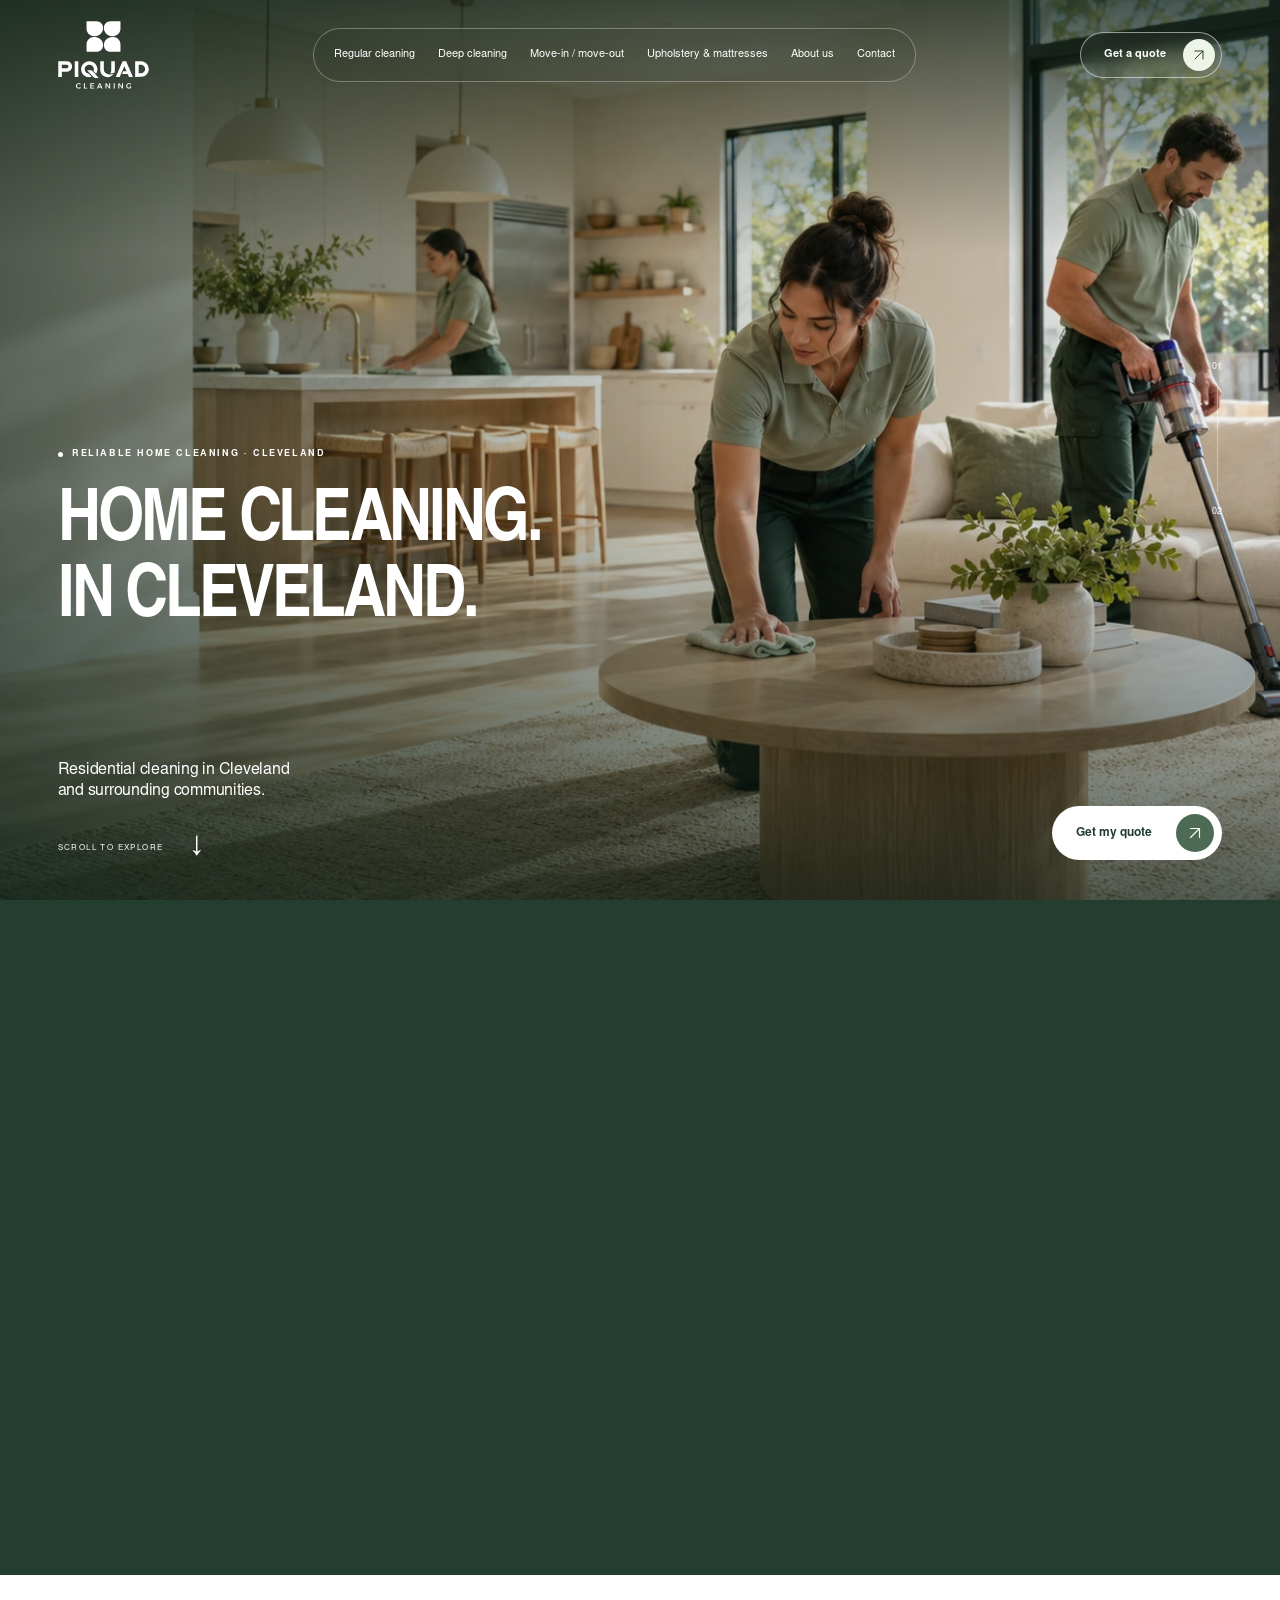
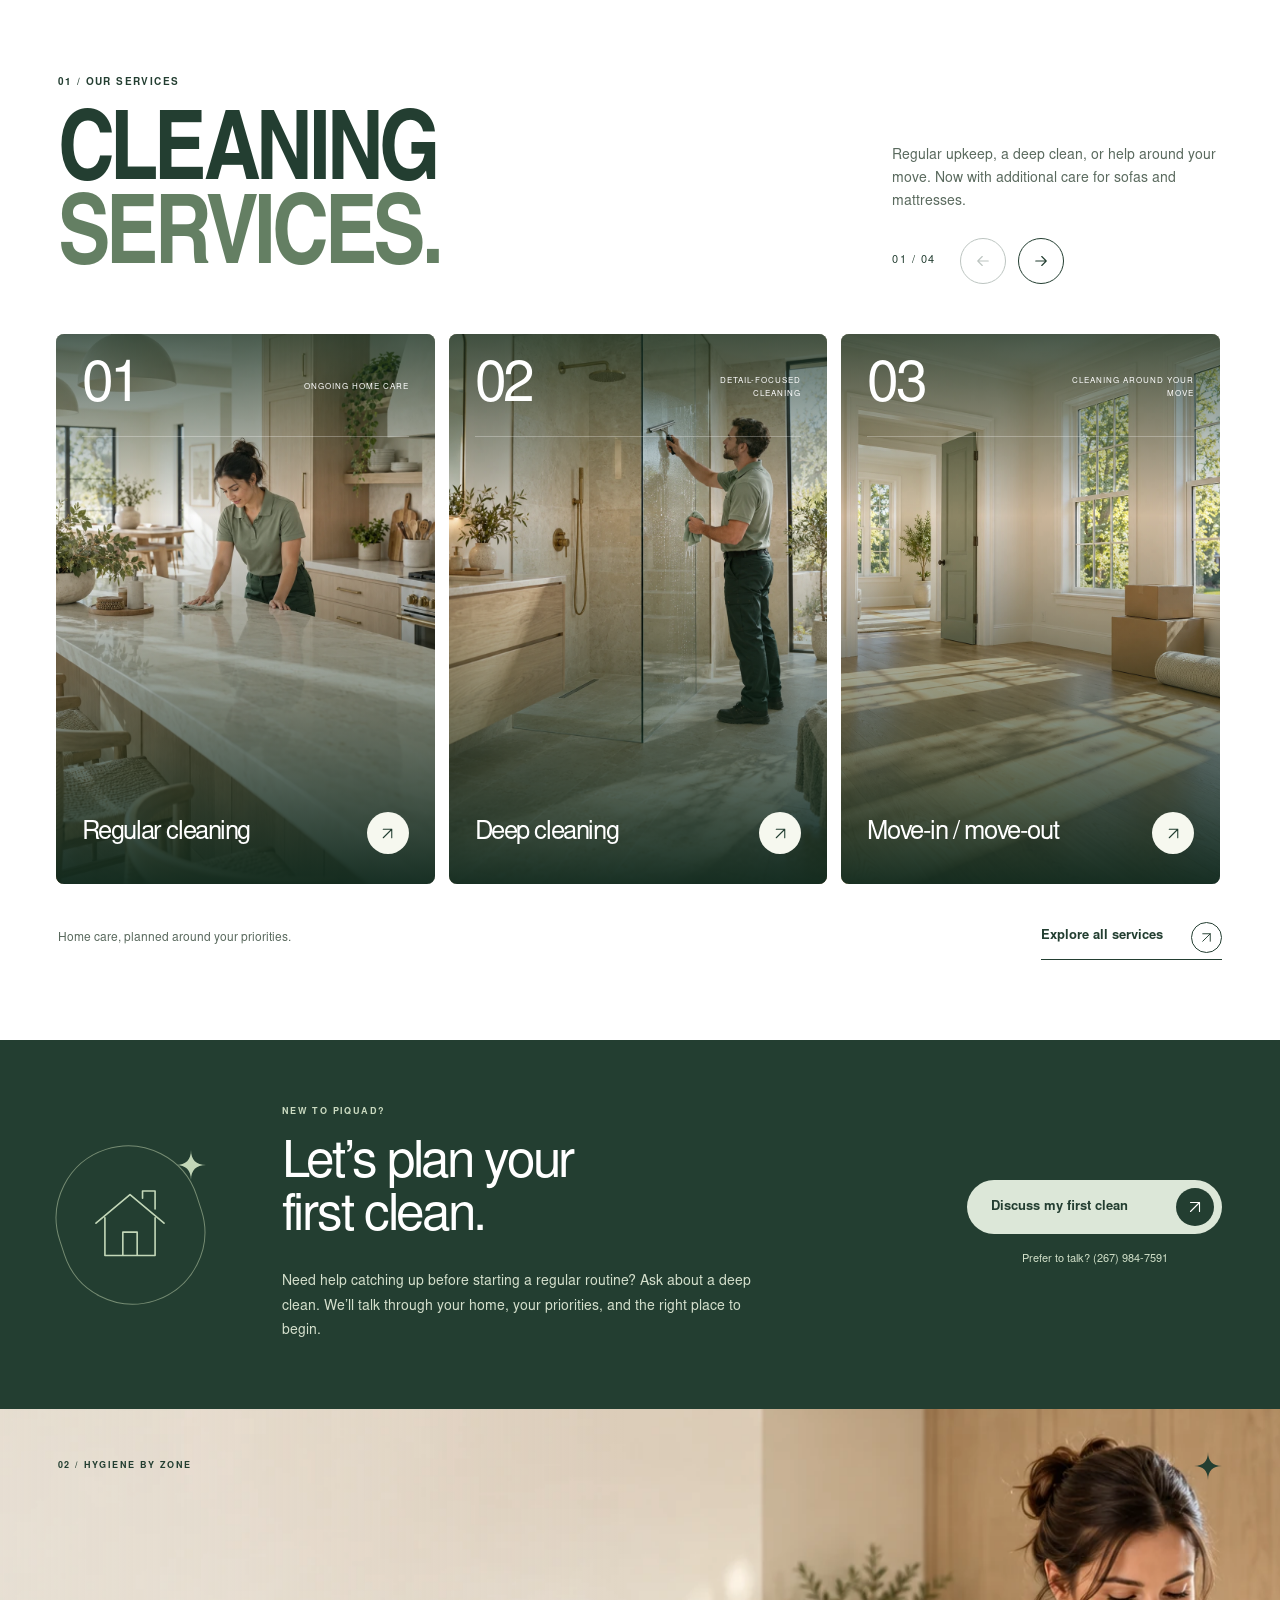
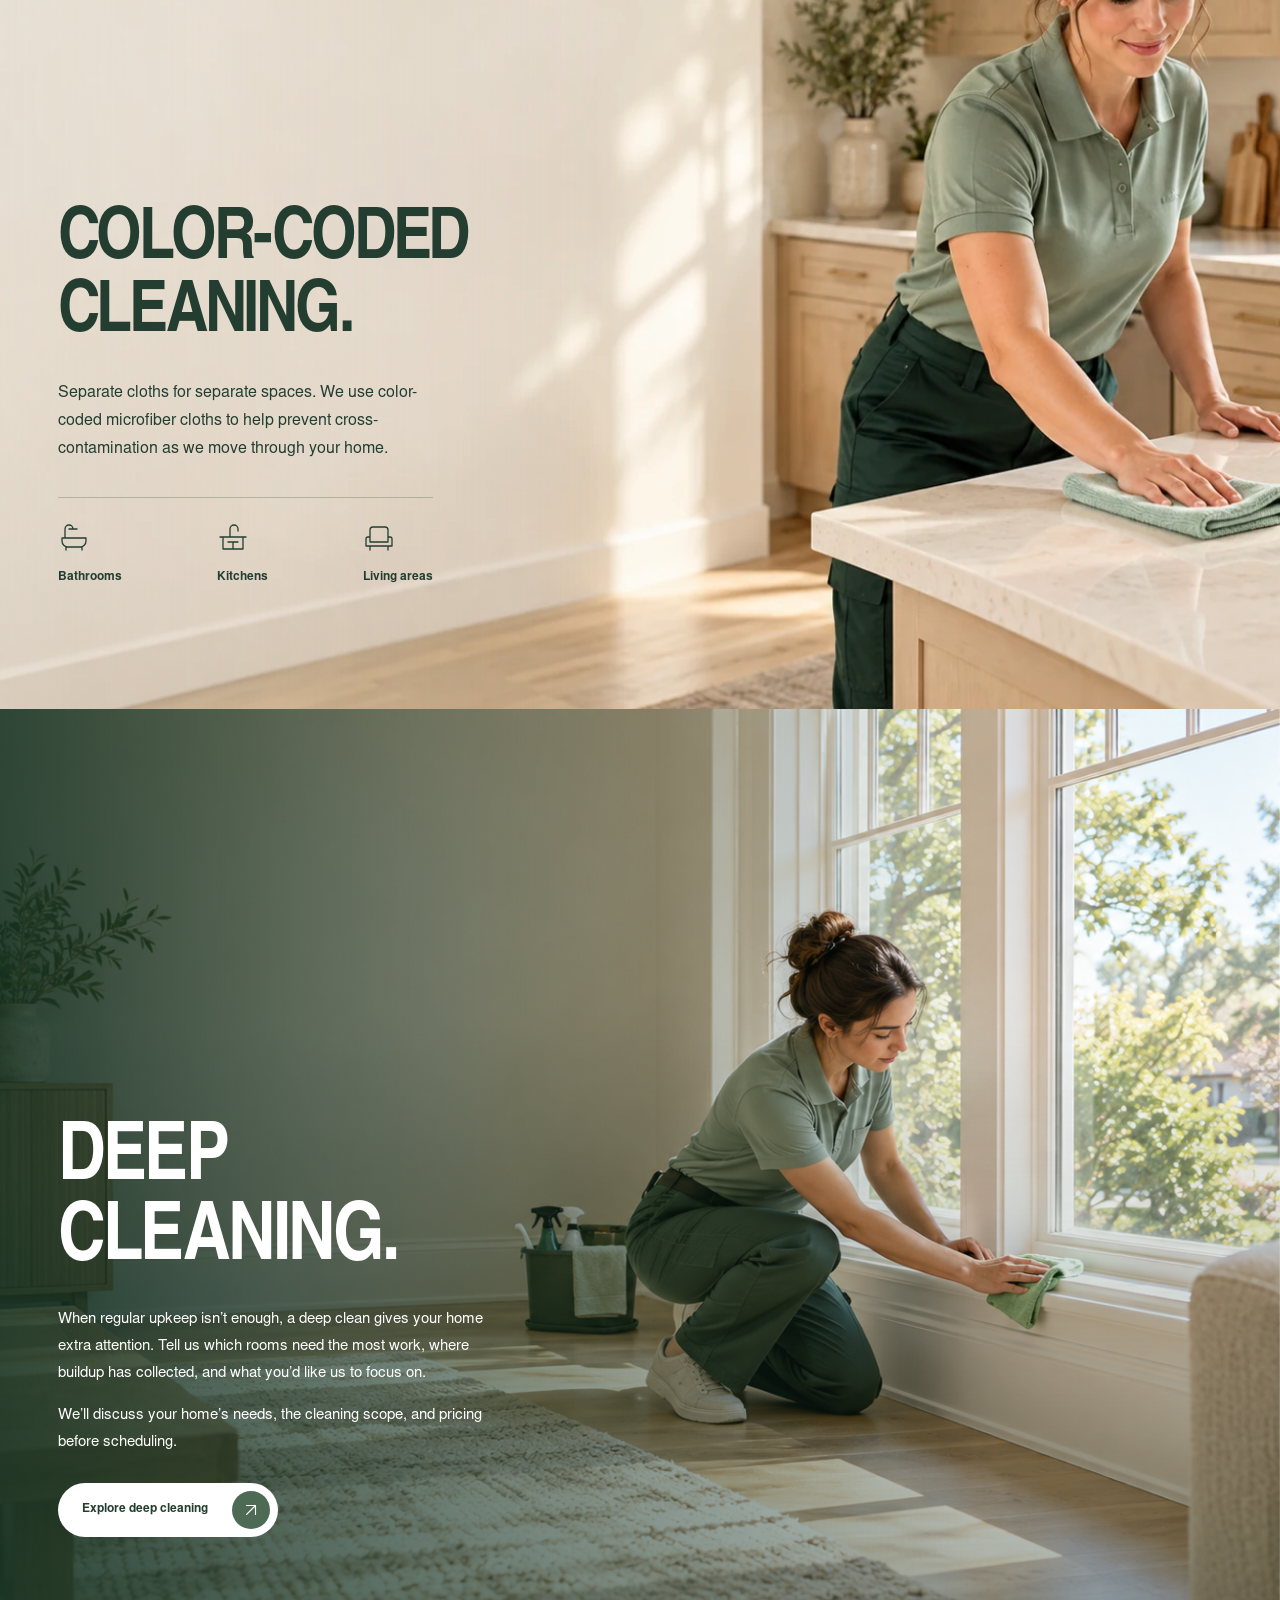
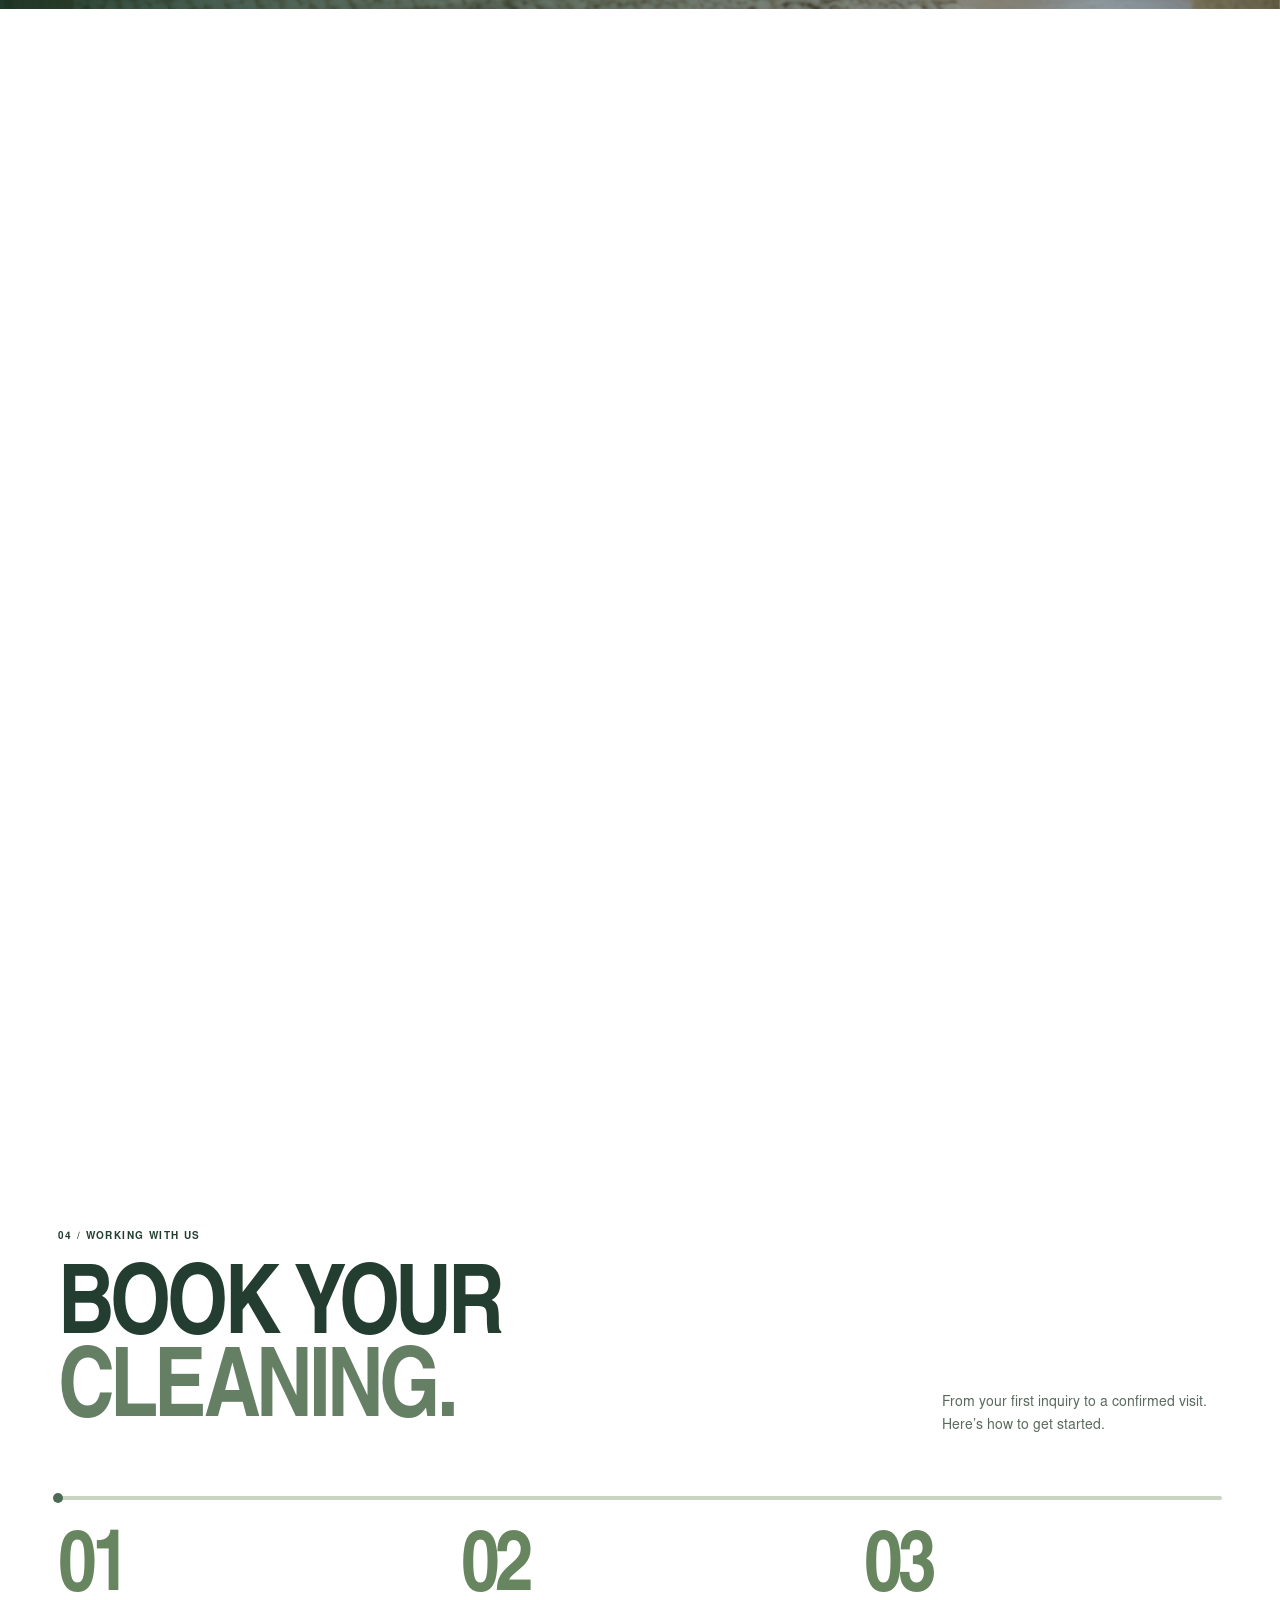
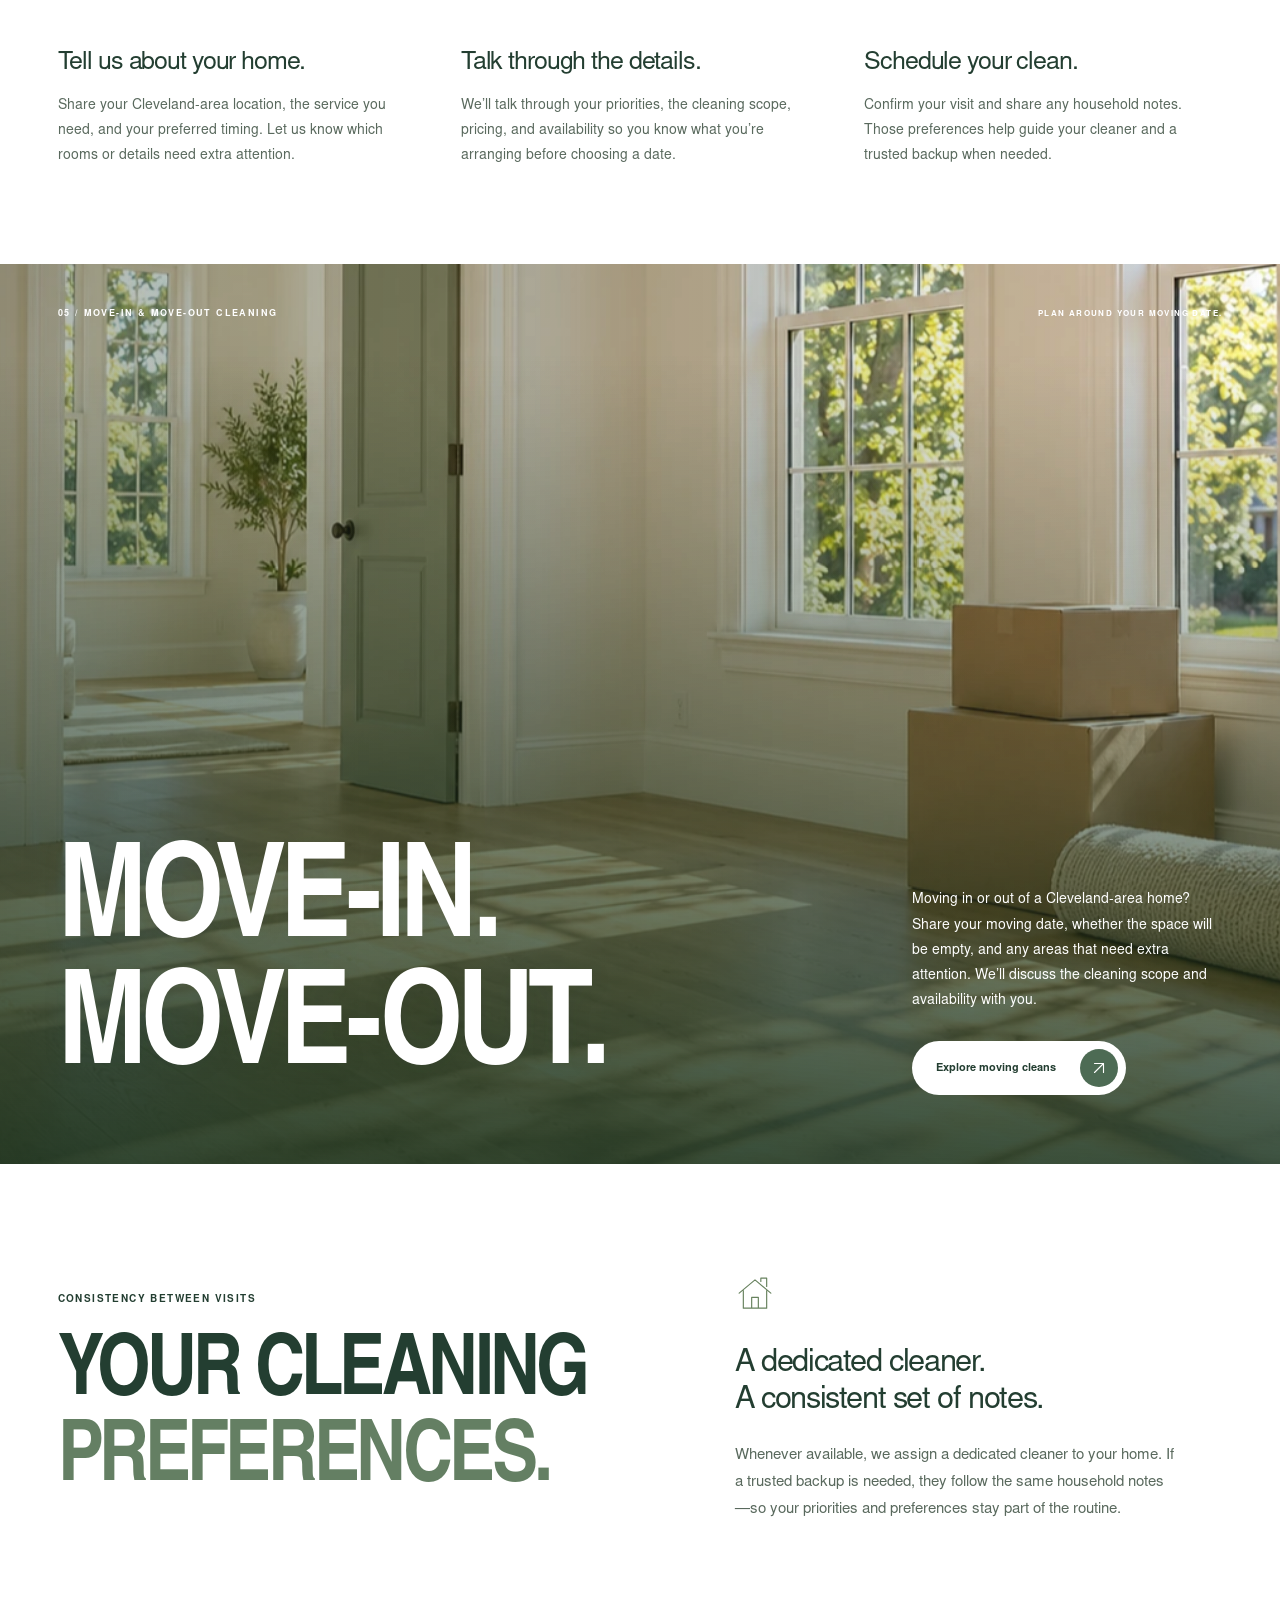
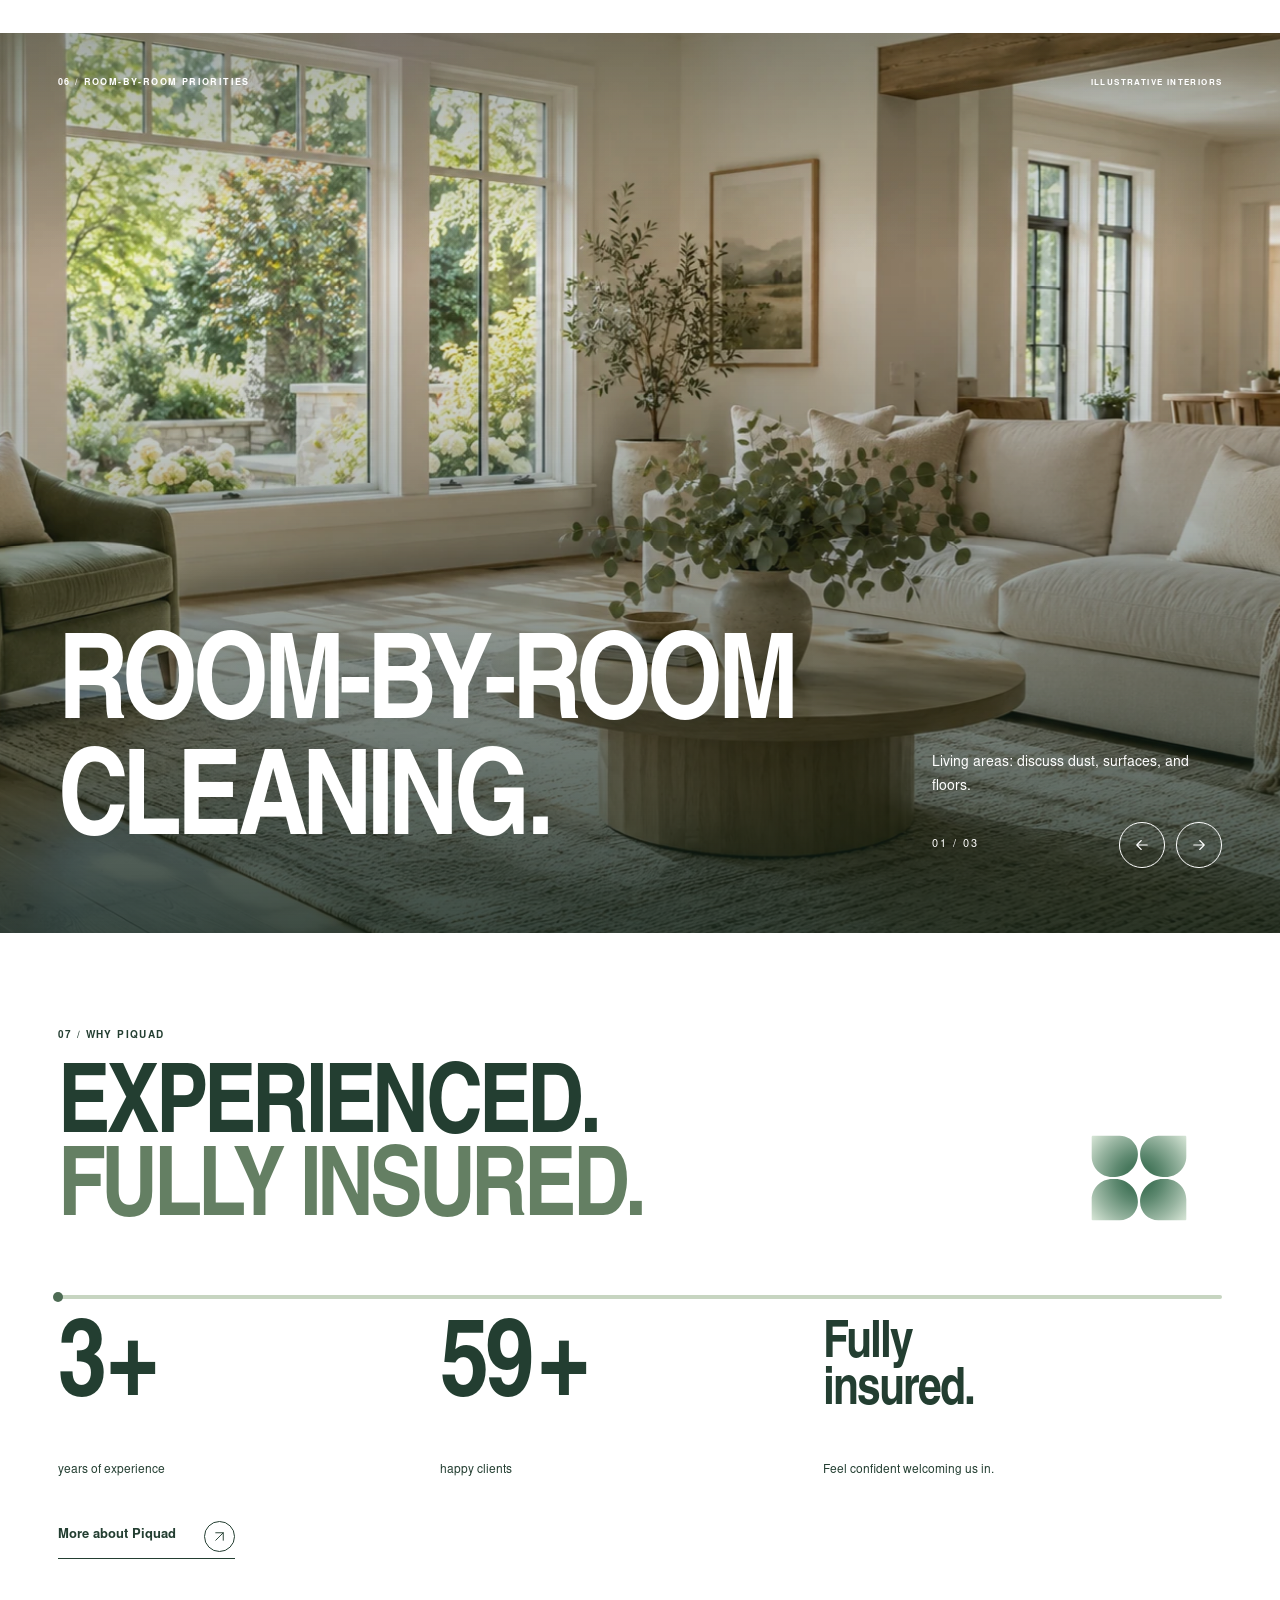
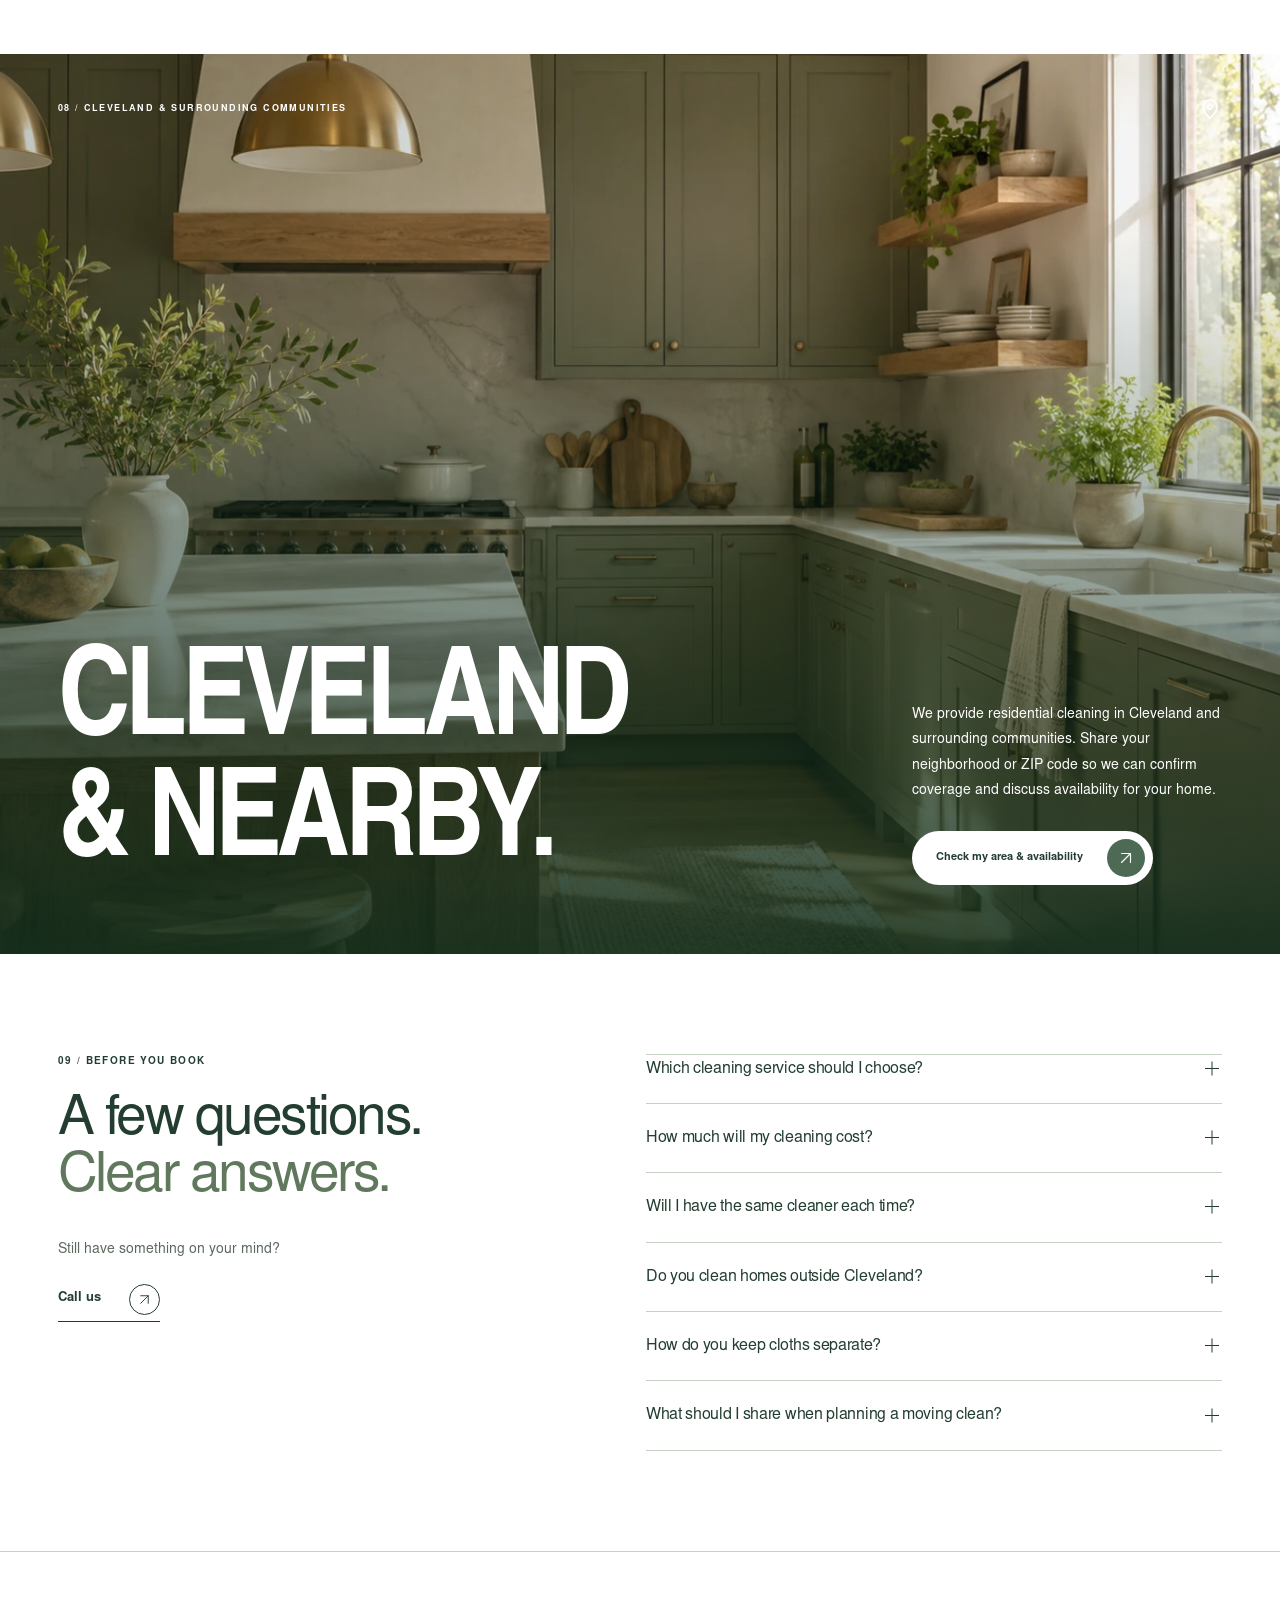
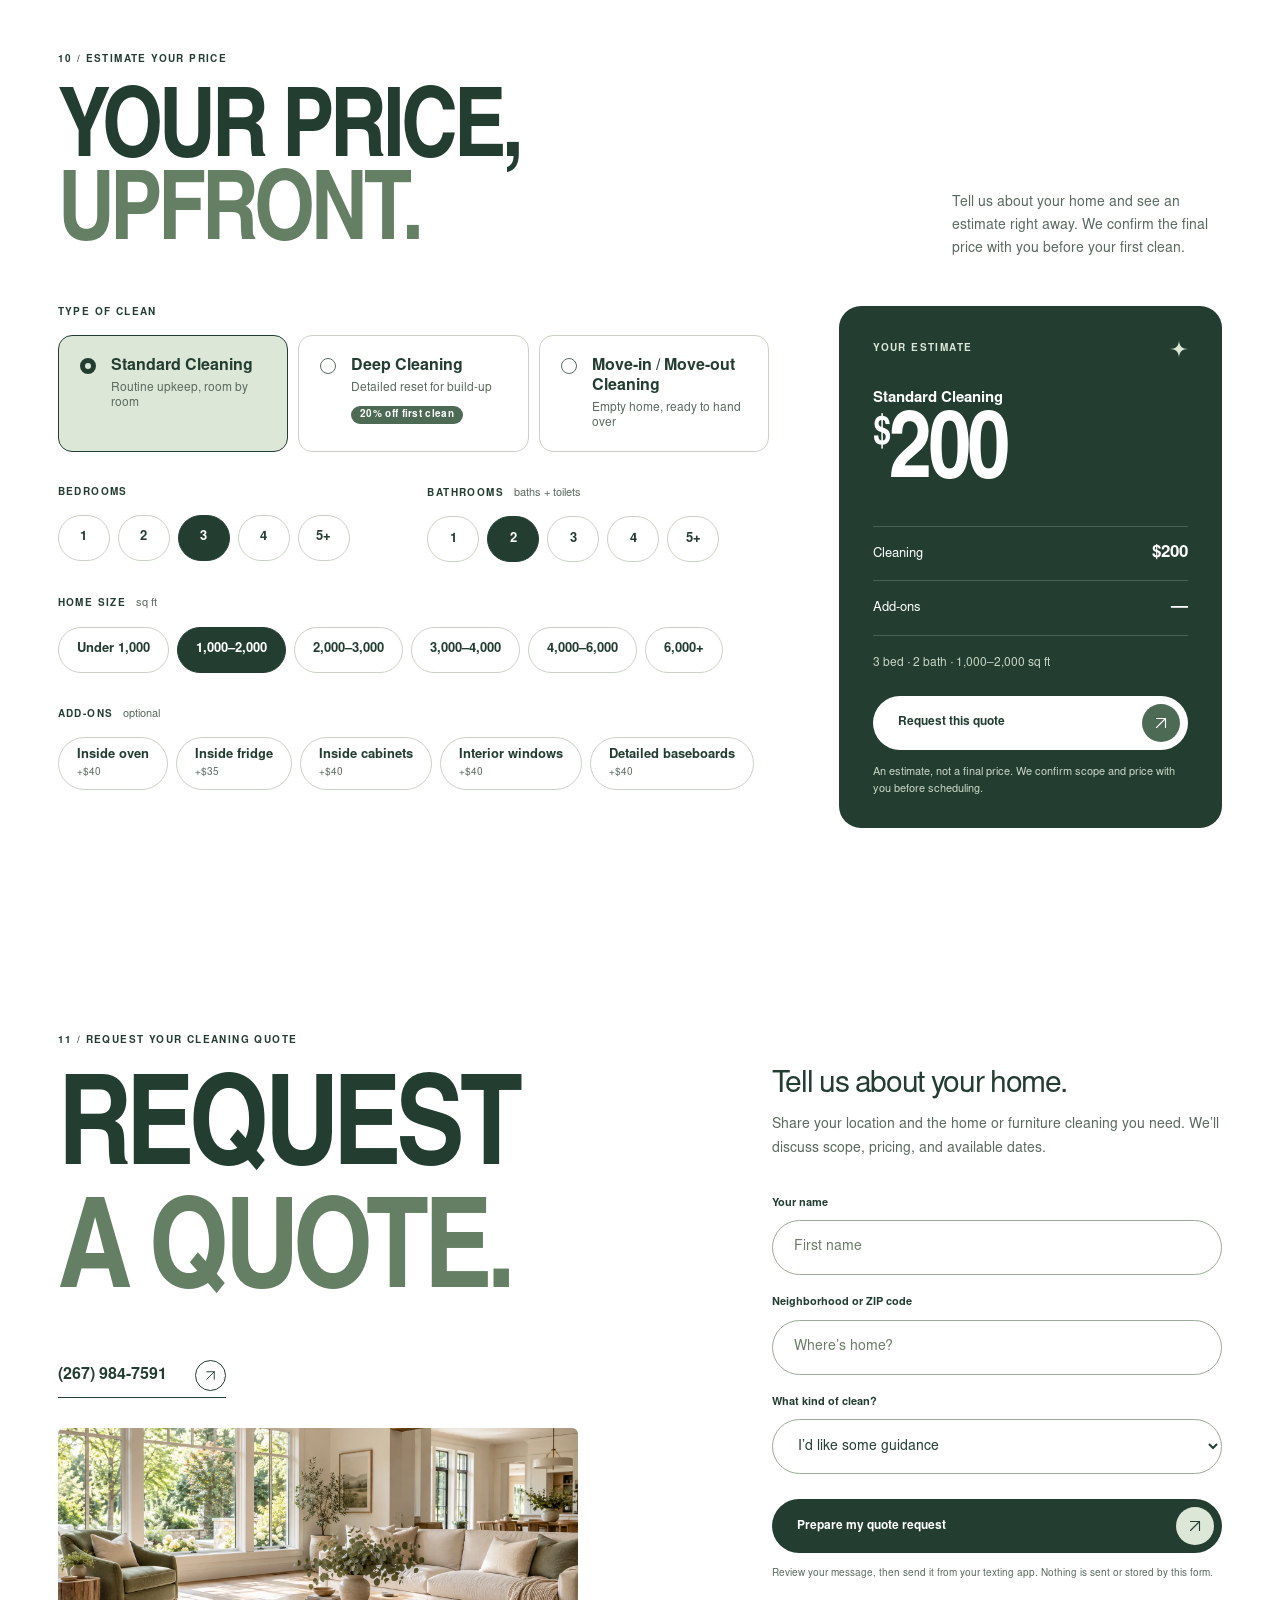
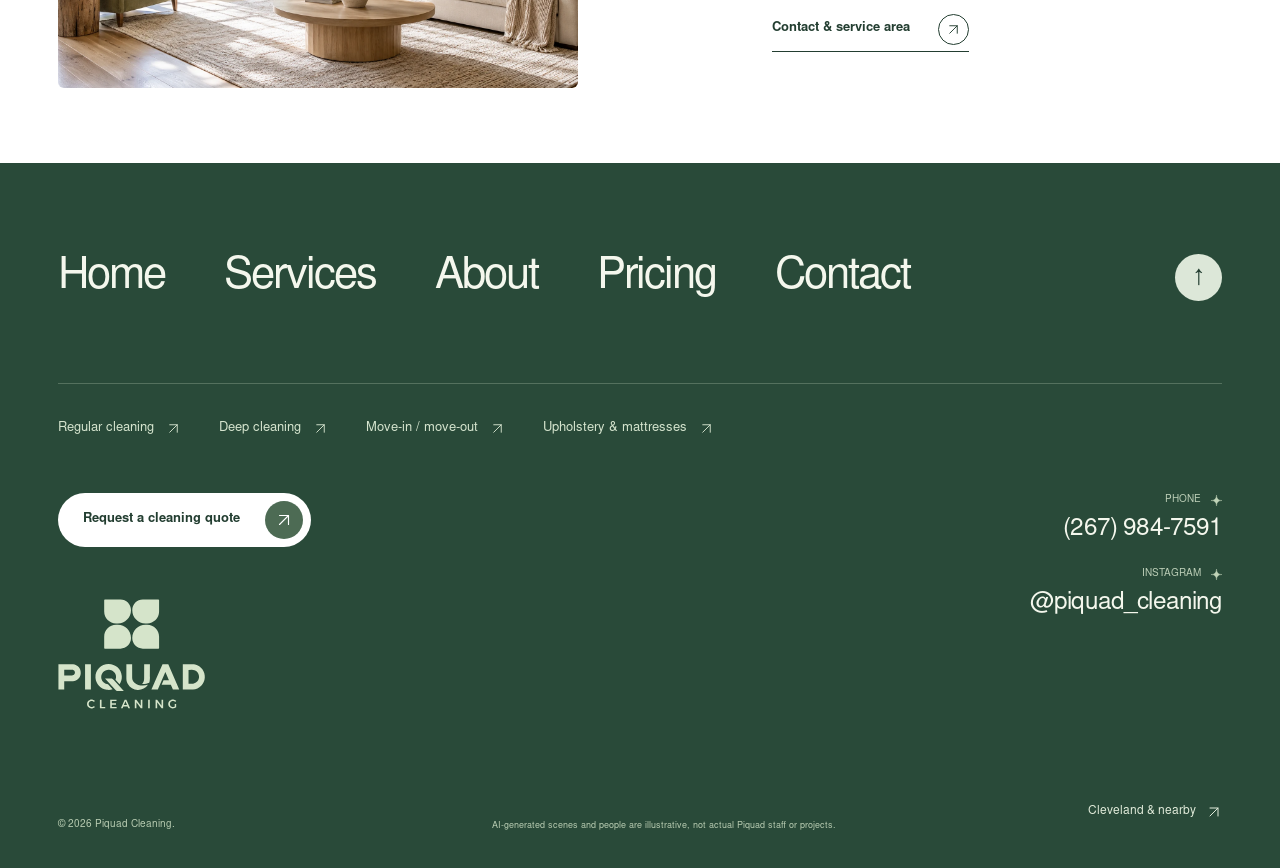
==== commit 323693dc: "Fix cropped logo on mobile, use happy clients copy, smooth scroll animations Co-Authored-By: Claude " ====
--- a/index.html
+++ b/index.html
@@ -16,7 +16,7 @@
     <div class="hero-stage">
       <div class="hero-image-wrap"><img id="hero-image" src="assets/team-hero.webp" width="1672" height="941" fetchpriority="high" alt="Illustrative cleaning team in soft green uniforms working together in a sunlit home"></div>
       <div class="hero-shade" aria-hidden="true"></div>
-      <header class="header"><a class="brand" href="index.html" aria-label="Piquad Cleaning home"><svg class="brand-logo" viewBox="24 40 1952 1458" aria-hidden="true"><use href="#logo"/></svg></a><nav class="desktop-nav" aria-label="Main navigation"><a href="regular-cleaning.html">Regular cleaning</a><a href="deep-cleaning.html">Deep cleaning</a><a href="move-in-move-out-cleaning.html">Move-in / move-out</a><a href="upholstery-cleaning.html">Upholstery & mattresses</a><a href="about.html">About us</a><a href="contact.html">Contact</a></nav><div class="header-actions"><button class="button button-glass header-cta" data-inquiry>Get a quote<span class="button-arrow" aria-hidden="true"><svg class="icon" aria-hidden="true"><use href="#arrow-up"/></svg></span></button><button class="menu-toggle" aria-expanded="false" aria-controls="mobile-nav" aria-label="Open navigation"><span></span><span></span></button></div><nav id="mobile-nav" class="mobile-nav" aria-label="Mobile navigation" data-lenis-prevent hidden><a href="regular-cleaning.html">Regular cleaning</a><a href="deep-cleaning.html">Deep cleaning</a><a href="move-in-move-out-cleaning.html">Move-in / move-out</a><a href="upholstery-cleaning.html">Upholstery & mattresses</a><a href="about.html">About us</a><a href="contact.html">Contact</a></nav></header>
+      <header class="header"><a class="brand" href="index.html" aria-label="Piquad Cleaning home"><svg class="brand-logo" viewBox="0 0 1952 1458" aria-hidden="true"><use href="#logo" width="1952" height="1458"/></svg></a><nav class="desktop-nav" aria-label="Main navigation"><a href="regular-cleaning.html">Regular cleaning</a><a href="deep-cleaning.html">Deep cleaning</a><a href="move-in-move-out-cleaning.html">Move-in / move-out</a><a href="upholstery-cleaning.html">Upholstery & mattresses</a><a href="about.html">About us</a><a href="contact.html">Contact</a></nav><div class="header-actions"><button class="button button-glass header-cta" data-inquiry>Get a quote<span class="button-arrow" aria-hidden="true"><svg class="icon" aria-hidden="true"><use href="#arrow-up"/></svg></span></button><button class="menu-toggle" aria-expanded="false" aria-controls="mobile-nav" aria-label="Open navigation"><span></span><span></span></button></div><nav id="mobile-nav" class="mobile-nav" aria-label="Mobile navigation" data-lenis-prevent hidden><a href="regular-cleaning.html">Regular cleaning</a><a href="deep-cleaning.html">Deep cleaning</a><a href="move-in-move-out-cleaning.html">Move-in / move-out</a><a href="upholstery-cleaning.html">Upholstery & mattresses</a><a href="about.html">About us</a><a href="contact.html">Contact</a></nav></header>
       <div class="hero-copy"><p class="eyebrow"><span class="dot"></span> RELIABLE HOME CLEANING · CLEVELAND</p><h1 id="hero-title"><span class="hero-line">HOME CLEANING.</span><span class="hero-line">IN CLEVELAND.</span></h1></div>
       <div class="hero-next" aria-hidden="true"><p class="eyebrow">CLEANING THAT FITS YOUR HOME.</p><p class="display">REGULAR.<br>DEEP.<br><span>MOVING DAY.</span></p></div>
       <div class="hero-side" aria-hidden="true"><span>01</span><div><i id="hero-progress"></i></div><span>02</span></div>
@@ -67,4 +67,4 @@
     </div><aside class="estimate-result" aria-label="Your estimate"><p class="eyebrow">YOUR ESTIMATE <svg class="icon" aria-hidden="true"><use href="#sparkle"/></svg></p><p class="estimate-label" data-out="label"></p><p class="estimate-price" aria-hidden="true"><span class="estimate-currency">$</span><span data-out="amount">0</span><span class="estimate-per" data-out="per"></span></p><p class="estimate-was" data-out="was" hidden></p><dl class="estimate-rows" data-out="rows"></dl><p class="estimate-home" data-out="home"></p><p class="sr-only" role="status" data-out="status"></p><button class="button button-light" type="button" id="estimate-cta" data-inquiry>Request this quote <span class="button-arrow" aria-hidden="true"><svg class="icon"><use href="#arrow-up"/></svg></span></button><p class="estimate-note">An estimate, not a final price. We confirm scope and price with you before scheduling.</p></aside></form>
   </section>
   <section class="contact content-section" id="contact" aria-labelledby="contact-title"><div class="contact-grid"><div class="contact-copy reveal"><p class="eyebrow">11 / REQUEST YOUR CLEANING QUOTE</p><h2 id="contact-title">REQUEST<br><span>A QUOTE.</span></h2><a class="text-link" href="tel:+12679847591">(267) 984-7591 <svg class="icon" aria-hidden="true"><use href="#arrow-up"/></svg></a><figure class="contact-photo"><img src="assets/living.webp" width="1672" height="941" alt="Illustrative sunlit living room with natural materials and a cream sofa" loading="lazy"></figure></div><div class="contact-form-wrap reveal"><h3>Tell us about your home.</h3><p>Share your location and the home or furniture cleaning you need. We’ll discuss scope, pricing, and available dates.</p><form id="contact-form"><label>Your name<input name="name" autocomplete="given-name" placeholder="First name" maxlength="80" required></label><label>Neighborhood or ZIP code<input name="location" autocomplete="address-level2" placeholder="Where’s home?" maxlength="120" required></label><label>What kind of clean?<select name="service"><option>Regular cleaning</option><option>Deep cleaning</option><option>Move-in / move-out cleaning</option><option>Upholstery &amp; mattress cleaning</option><option>I’d like some guidance</option></select></label><button class="button button-dark form-submit" type="submit">Prepare my quote request <span class="button-arrow" aria-hidden="true"><svg class="icon" aria-hidden="true"><use href="#arrow-up"/></svg></span></button><p class="form-note">Review your message, then send it from your texting app. Nothing is sent or stored by this form.</p></form><a class="text-link full-contact-link" href="contact.html">Contact & service area <svg class="icon" aria-hidden="true"><use href="#arrow-up"/></svg></a></div></div></section>
-</main><footer class="footer footer-airy"><div class="footer-shell"><div class="footer-nav-row reveal"><nav class="footer-nav" aria-label="Footer navigation"><a href="index.html">Home</a><a href="services.html">Services</a><a href="about.html">About</a><a href="index.html#estimate">Pricing</a><a href="contact.html">Contact</a></nav><a class="footer-top-link" href="#top" aria-label="Back to top">↑</a></div><nav class="footer-services reveal" aria-label="Cleaning services"><a href="regular-cleaning.html">Regular cleaning<svg class="icon" aria-hidden="true"><use href="#arrow-up"/></svg></a><a href="deep-cleaning.html">Deep cleaning<svg class="icon" aria-hidden="true"><use href="#arrow-up"/></svg></a><a href="move-in-move-out-cleaning.html">Move-in / move-out<svg class="icon" aria-hidden="true"><use href="#arrow-up"/></svg></a><a href="upholstery-cleaning.html">Upholstery & mattresses<svg class="icon" aria-hidden="true"><use href="#arrow-up"/></svg></a></nav><div class="footer-middle"><div class="footer-inquiry reveal"><button class="button button-light" data-inquiry>Request a cleaning quote<span class="button-arrow" aria-hidden="true"><svg class="icon" aria-hidden="true"><use href="#arrow-up"/></svg></span></button><a class="brand" href="index.html" aria-label="Piquad Cleaning home"><svg class="brand-logo" viewBox="24 40 1952 1458" aria-hidden="true"><use href="#logo"/></svg></a></div><div class="footer-contacts reveal"><div class="footer-contact-item"><span>PHONE <svg class="icon" aria-hidden="true"><use href="#sparkle"/></svg></span><a href="tel:+12679847591">(267) 984-7591</a></div><div class="footer-contact-item"><span>INSTAGRAM <svg class="icon" aria-hidden="true"><use href="#sparkle"/></svg></span><a href="https://www.instagram.com/piquad_cleaning/" target="_blank" rel="noopener noreferrer">@piquad_cleaning<span class="sr-only"> (opens in a new tab)</span></a></div></div></div><div class="footer-end reveal"><span>© <span id="year">2026</span> Piquad Cleaning.</span><p>AI-generated scenes and people are illustrative, not actual Piquad staff or projects.</p><a href="contact.html#service-area">Cleveland & nearby <svg class="icon" aria-hidden="true"><use href="#arrow-up"/></svg></a></div></div></footer><dialog data-lenis-prevent id="inquiry-dialog" aria-labelledby="inquiry-title"><div class="dialog-inner"><button class="dialog-close" aria-label="Close inquiry">×</button><p class="eyebrow">A LITTLE ABOUT YOUR HOME</p><h2 id="inquiry-title">Let’s plan your<br>cleaning quote.</h2><p class="dialog-intro">Tell us what you have in mind. Share your location and the home or furniture cleaning you need. We’ll discuss your home, pricing, and available dates.</p><form id="inquiry-form"><div class="form-grid"><label>Your name<input name="name" autocomplete="given-name" placeholder="First name" maxlength="80" required></label><label>Neighborhood or ZIP<input name="location" autocomplete="address-level2" placeholder="Where’s home?" maxlength="120" required></label></div><label>What kind of clean?<select name="service" id="inquiry-service"><option>Regular cleaning</option><option>Deep cleaning</option><option>Move-in / move-out cleaning</option><option>Upholstery &amp; mattress cleaning</option><option>I’d like some guidance</option></select></label><label>Anything you’d like us to know? <span class="optional">(optional)</span><textarea name="notes" rows="3" placeholder="Your space, preferred timing, or the details that matter to you…" maxlength="1500"></textarea></label><button class="button button-dark form-submit" type="submit">Prepare my quote request <span class="button-arrow" aria-hidden="true"><svg class="icon"><use href="#arrow"/></svg></span></button><p class="form-note">You’ll review your message before sending it by text. Nothing is sent from this form.</p></form><div id="inquiry-ready" hidden><p class="ready-label">Your message is ready.</p><textarea id="message-preview" aria-label="Your inquiry message" rows="6" readonly></textarea><a id="sms-link" class="button button-dark" href="sms:+12679847591">Open text message <span class="button-arrow" aria-hidden="true"><svg class="icon"><use href="#arrow-up"/></svg></span></a><div class="ready-actions"><button id="copy-inquiry" class="text-link">Copy message</button><button id="edit-inquiry" class="text-link">Edit details</button></div><p class="form-note">Send from your texting app to (267) 984-7591. On a computer? Copy your message and <a href="https://www.instagram.com/piquad_cleaning/" target="_blank" rel="noopener noreferrer">send it on Instagram<span class="sr-only"> (opens in a new tab)</span></a>.</p><p id="copy-status" class="status" role="status" aria-live="polite"></p></div><div class="dialog-phone">Prefer a conversation? <a href="tel:+12679847591">Call (267) 984-7591</a></div></div></dialog></body></html>+</main><footer class="footer footer-airy"><div class="footer-shell"><div class="footer-nav-row reveal"><nav class="footer-nav" aria-label="Footer navigation"><a href="index.html">Home</a><a href="services.html">Services</a><a href="about.html">About</a><a href="index.html#estimate">Pricing</a><a href="contact.html">Contact</a></nav><a class="footer-top-link" href="#top" aria-label="Back to top">↑</a></div><nav class="footer-services reveal" aria-label="Cleaning services"><a href="regular-cleaning.html">Regular cleaning<svg class="icon" aria-hidden="true"><use href="#arrow-up"/></svg></a><a href="deep-cleaning.html">Deep cleaning<svg class="icon" aria-hidden="true"><use href="#arrow-up"/></svg></a><a href="move-in-move-out-cleaning.html">Move-in / move-out<svg class="icon" aria-hidden="true"><use href="#arrow-up"/></svg></a><a href="upholstery-cleaning.html">Upholstery & mattresses<svg class="icon" aria-hidden="true"><use href="#arrow-up"/></svg></a></nav><div class="footer-middle"><div class="footer-inquiry reveal"><button class="button button-light" data-inquiry>Request a cleaning quote<span class="button-arrow" aria-hidden="true"><svg class="icon" aria-hidden="true"><use href="#arrow-up"/></svg></span></button><a class="brand" href="index.html" aria-label="Piquad Cleaning home"><svg class="brand-logo" viewBox="0 0 1952 1458" aria-hidden="true"><use href="#logo" width="1952" height="1458"/></svg></a></div><div class="footer-contacts reveal"><div class="footer-contact-item"><span>PHONE <svg class="icon" aria-hidden="true"><use href="#sparkle"/></svg></span><a href="tel:+12679847591">(267) 984-7591</a></div><div class="footer-contact-item"><span>INSTAGRAM <svg class="icon" aria-hidden="true"><use href="#sparkle"/></svg></span><a href="https://www.instagram.com/piquad_cleaning/" target="_blank" rel="noopener noreferrer">@piquad_cleaning<span class="sr-only"> (opens in a new tab)</span></a></div></div></div><div class="footer-end reveal"><span>© <span id="year">2026</span> Piquad Cleaning.</span><p>AI-generated scenes and people are illustrative, not actual Piquad staff or projects.</p><a href="contact.html#service-area">Cleveland & nearby <svg class="icon" aria-hidden="true"><use href="#arrow-up"/></svg></a></div></div></footer><dialog data-lenis-prevent id="inquiry-dialog" aria-labelledby="inquiry-title"><div class="dialog-inner"><button class="dialog-close" aria-label="Close inquiry">×</button><p class="eyebrow">A LITTLE ABOUT YOUR HOME</p><h2 id="inquiry-title">Let’s plan your<br>cleaning quote.</h2><p class="dialog-intro">Tell us what you have in mind. Share your location and the home or furniture cleaning you need. We’ll discuss your home, pricing, and available dates.</p><form id="inquiry-form"><div class="form-grid"><label>Your name<input name="name" autocomplete="given-name" placeholder="First name" maxlength="80" required></label><label>Neighborhood or ZIP<input name="location" autocomplete="address-level2" placeholder="Where’s home?" maxlength="120" required></label></div><label>What kind of clean?<select name="service" id="inquiry-service"><option>Regular cleaning</option><option>Deep cleaning</option><option>Move-in / move-out cleaning</option><option>Upholstery &amp; mattress cleaning</option><option>I’d like some guidance</option></select></label><label>Anything you’d like us to know? <span class="optional">(optional)</span><textarea name="notes" rows="3" placeholder="Your space, preferred timing, or the details that matter to you…" maxlength="1500"></textarea></label><button class="button button-dark form-submit" type="submit">Prepare my quote request <span class="button-arrow" aria-hidden="true"><svg class="icon"><use href="#arrow"/></svg></span></button><p class="form-note">You’ll review your message before sending it by text. Nothing is sent from this form.</p></form><div id="inquiry-ready" hidden><p class="ready-label">Your message is ready.</p><textarea id="message-preview" aria-label="Your inquiry message" rows="6" readonly></textarea><a id="sms-link" class="button button-dark" href="sms:+12679847591">Open text message <span class="button-arrow" aria-hidden="true"><svg class="icon"><use href="#arrow-up"/></svg></span></a><div class="ready-actions"><button id="copy-inquiry" class="text-link">Copy message</button><button id="edit-inquiry" class="text-link">Edit details</button></div><p class="form-note">Send from your texting app to (267) 984-7591. On a computer? Copy your message and <a href="https://www.instagram.com/piquad_cleaning/" target="_blank" rel="noopener noreferrer">send it on Instagram<span class="sr-only"> (opens in a new tab)</span></a>.</p><p id="copy-status" class="status" role="status" aria-live="polite"></p></div><div class="dialog-phone">Prefer a conversation? <a href="tel:+12679847591">Call (267) 984-7591</a></div></div></dialog></body></html>
--- a/refinements.css
+++ b/refinements.css
@@ -453,8 +453,13 @@
 /* Four-digit client count: keep "1000+" on one line. */
 .trust-facts strong{white-space:nowrap}
 @media(max-width:760px){.trust .trust-facts{grid-template-columns:.7fr 1.3fr 1.2fr}}
-/* Wordmark logo: inherits color from its context (white on the hero, green in the footer). */
-.brand-logo{display:block;height:68px;width:auto;aspect-ratio:1952/1458}
-.footer-inquiry>.brand .brand-logo{height:110px}
-@media(max-width:760px){.header .brand-logo{height:54px}.footer-inquiry>.brand .brand-logo{height:88px}}
-@media(max-width:365px){.header .brand-logo{height:48px}}
+/* Wordmark logo: inherits color from its context; an explicit width keeps Safari from falling back to 300x150. */
+.brand-logo{--logo-h:68px;display:block;height:var(--logo-h);width:calc(var(--logo-h) * 1952 / 1458);flex-shrink:0;overflow:visible}
+.footer-inquiry>.brand .brand-logo{--logo-h:110px}
+@media(max-width:760px){.header .brand-logo{--logo-h:54px}.footer-inquiry>.brand .brand-logo{--logo-h:88px}}
+@media(max-width:365px){.header .brand-logo{--logo-h:48px}}
+/* Deep-clean scene: the photo fills the stage and is revealed by clip-path, so scrolling never relayouts it. */
+.deep-motion .deep-story-photo{left:0;top:0;width:100%;height:100%;max-height:none;border-radius:0;will-change:clip-path}
+.deep-motion .deep-story-photo>img{will-change:transform}
+/* Live blur over the moving hero is costly on phones; a translucent fill reads the same. */
+@media(max-width:760px){.button-glass{-webkit-backdrop-filter:none;backdrop-filter:none;background:#1f382a59}}
